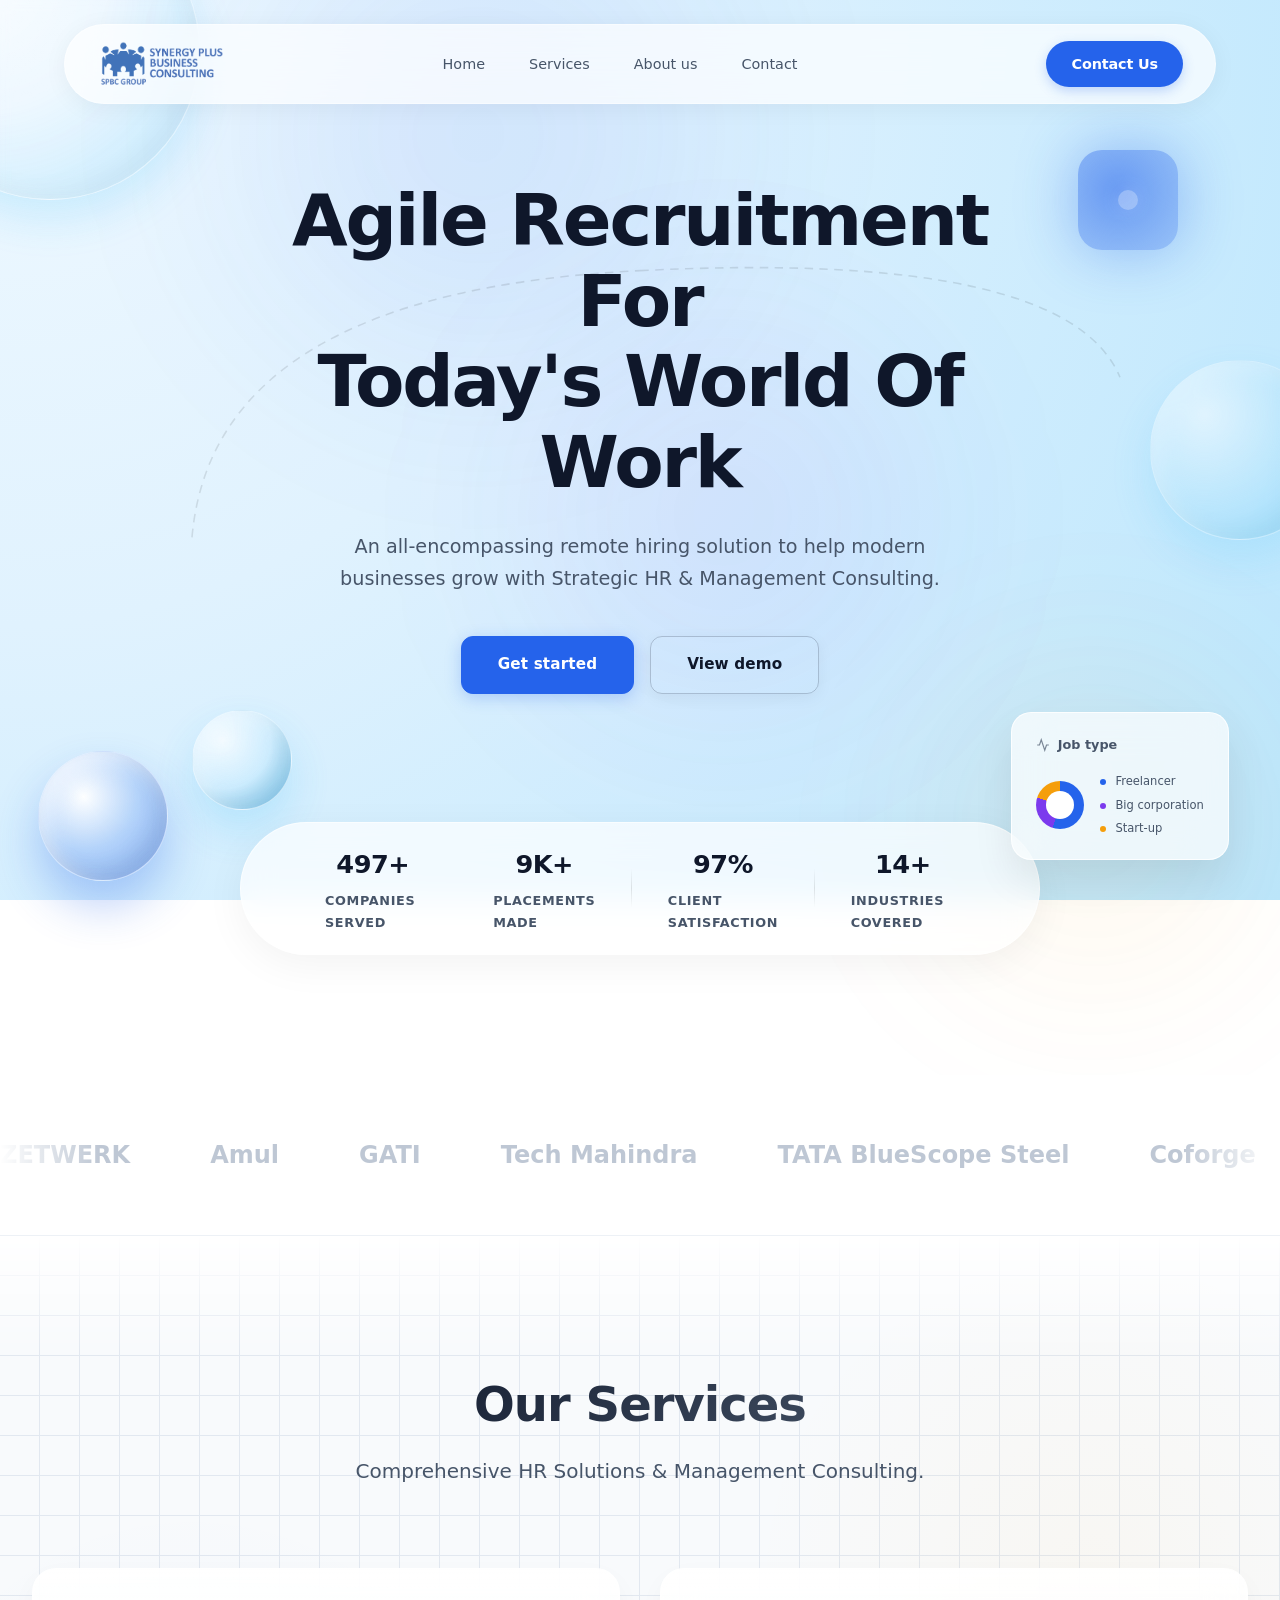
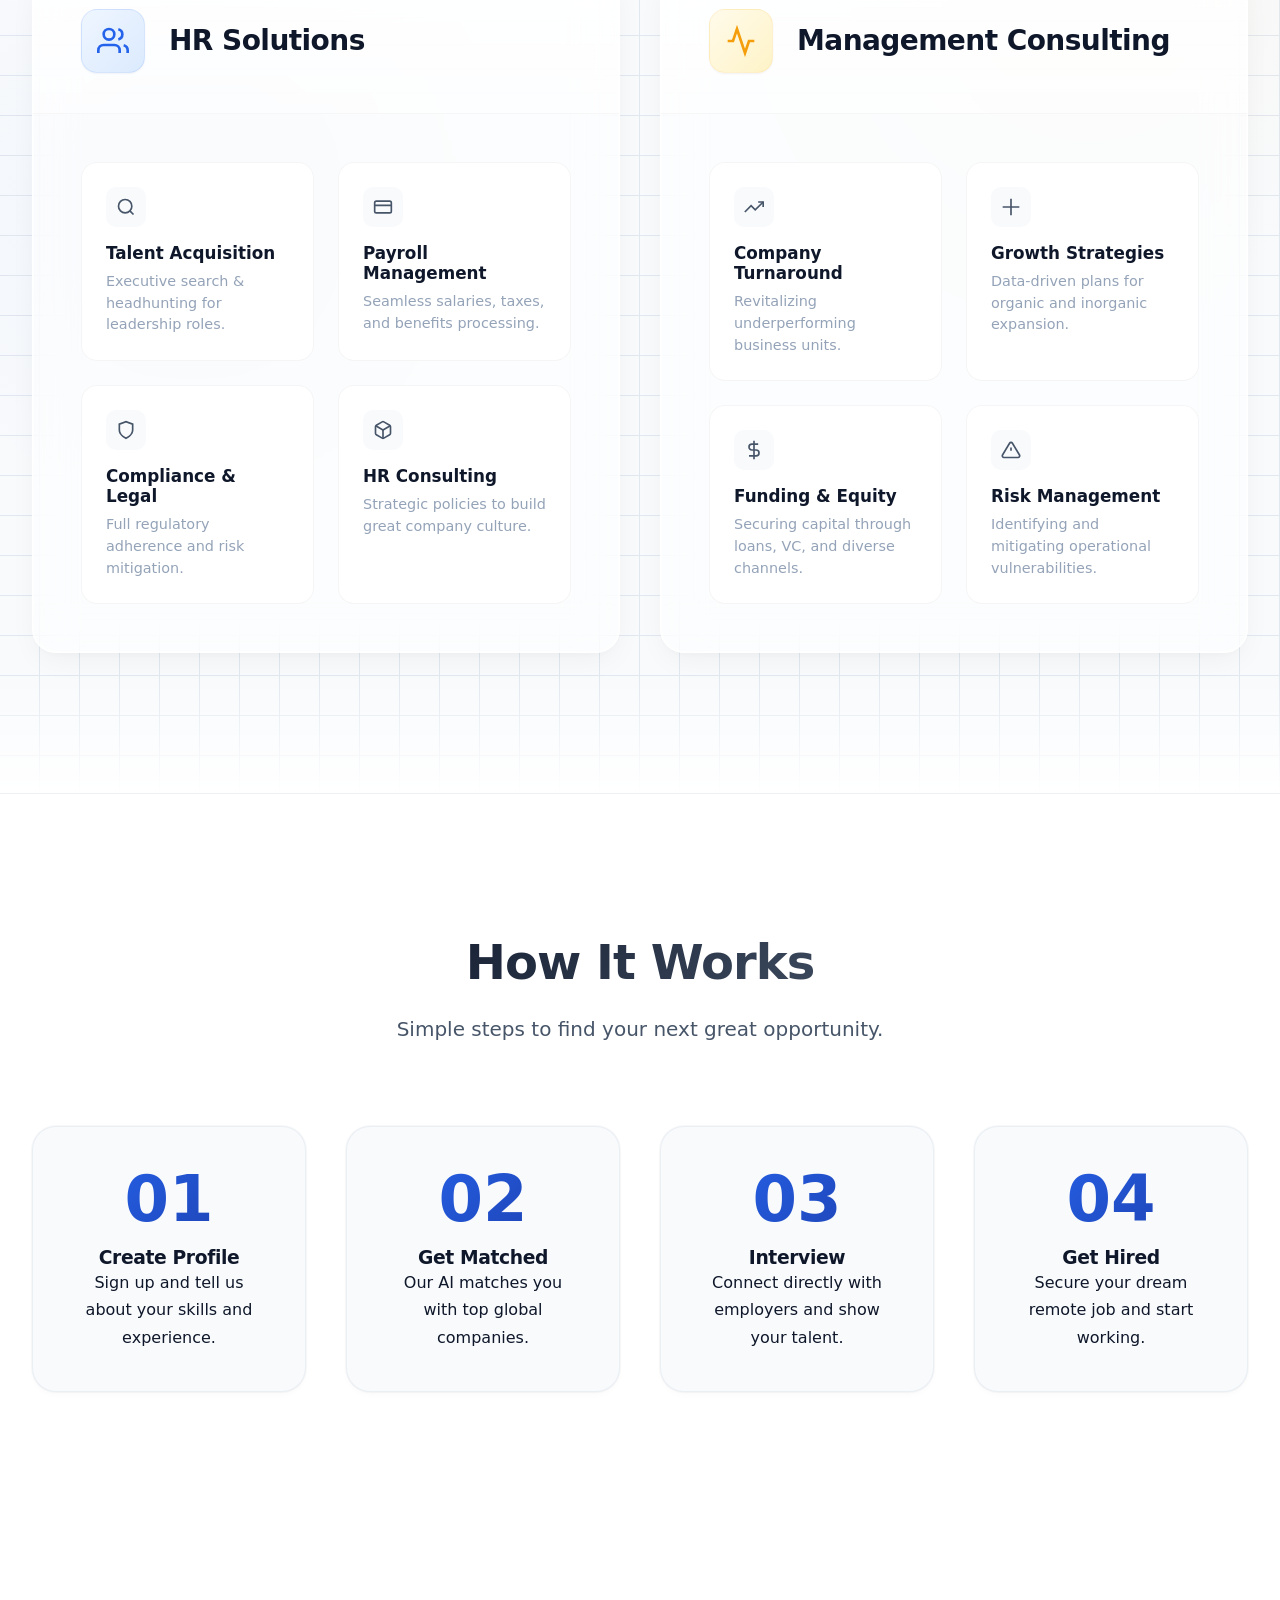
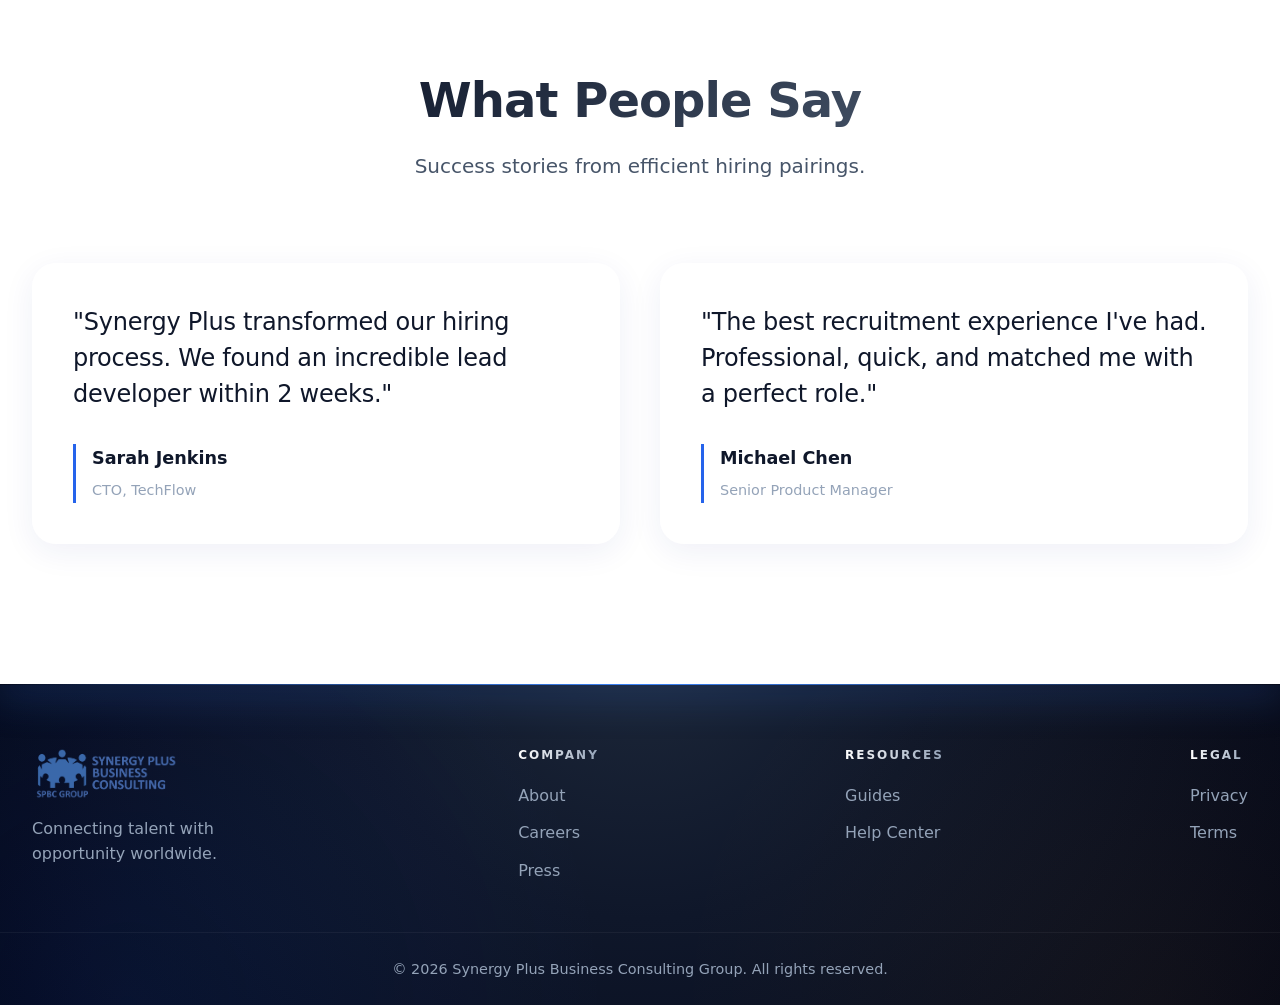
==== index.html @ 821812a0 "mobile" ====
﻿<!DOCTYPE html>
<html lang="en">
<head>
    <meta charset="UTF-8">
    <meta name="viewport" content="width=device-width, initial-scale=1.0">
    <title>Steer - Agile Recruitment</title>
    <link rel="stylesheet" href="style.css">
</head>
<body>
    <div class="mesh-background">

        <div class="shape-orb orb-lg"></div>
        <div class="shape-orb orb-md"></div>
        <div class="shape-orb orb-sm"></div>
    </div>

    <nav class="navbar">
        <a href="#home" class="logo-container">
            <img src="Assets/logo.png" alt="Synergy Plus Business Consulting" class="logo-img">
        </a>
        <ul class="nav-links">
            <li><a href="#home">Home</a></li>
            <li><a href="services.html">Services</a></li>
            <li><a href="founder.html">About us</a></li>
            <li><a href="contact.html">Contact</a></li>
        </ul>
        <button class="mobile-menu-btn" aria-label="Toggle menu">
            <span class="bar"></span>
            <span class="bar"></span>
            <span class="bar"></span>
        </button>
        <a href="contact.html" class="btn btn-primary">Contact Us</a>
    </nav>


    <section id="home" class="hero-section">

        <div class="hero-glow hero-glow--blue"></div>
        <div class="hero-glow hero-glow--amber"></div>
        <div class="hero-glow hero-glow--purple"></div>


        <div class="hero-float hero-float--team">
            <div class="decorative-sphere-filler"></div>
        </div>

        <div class="hero-float hero-float--stats">
            <div class="float-card">
                <div class="float-card__badge">
                    <svg width="14" height="14" viewBox="0 0 24 24" fill="none" stroke="currentColor" stroke-width="2"><path d="M22 12h-4l-3 9L9 3l-3 9H2"></path></svg>
                    Job type
                </div>
                <div class="float-donut-row">
                    <div class="float-donut"></div>
                    <ul class="float-legend">
                        <li><span class="legend-dot" style="background:#2563eb;"></span> Freelancer</li>
                        <li><span class="legend-dot" style="background:#7c3aed;"></span> Big corporation</li>
                        <li><span class="legend-dot" style="background:#f59e0b;"></span> Start-up</li>
                    </ul>
                </div>
            </div>
        </div>

        <div class="hero-float hero-float--glow-orb">
            <div class="glow-orb-visual"></div>
        </div>


        <svg class="hero-connectors" viewBox="0 0 1200 700" fill="none" xmlns="http://www.w3.org/2000/svg">
            <path d="M180 350 Q 200 120, 600 100" stroke="rgba(0,0,0,0.1)" stroke-width="1.5" stroke-dasharray="8 6" fill="none"/>
            <path d="M600 100 Q 1000 80, 1050 200" stroke="rgba(0,0,0,0.1)" stroke-width="1.5" stroke-dasharray="8 6" fill="none"/>
        </svg>

        <div class="container">
            <div class="hero-content fade-in-up">
                <h1>Agile Recruitment For<br>Today's World Of Work</h1>
                <p>An all-encompassing remote hiring solution to help modern businesses grow with Strategic HR & Management Consulting.</p>
                <div class="hero-buttons">
                    <a href="contact.html?type=employer" class="btn btn-hero">Get started</a>
                    <a href="services.html" class="btn btn-hero btn-hero--outline">View demo</a>
                </div>
            </div>
        </div>


        <div class="hero-stats fade-in-up">
            <div class="hero-stat">
                <strong>500+</strong>
                <span>Companies Served</span>
            </div>
            <div class="hero-stat__divider"></div>
            <div class="hero-stat">
                <strong>10K+</strong>
                <span>Placements Made</span>
            </div>
            <div class="hero-stat__divider"></div>
            <div class="hero-stat">
                <strong>98%</strong>
                <span>Client Satisfaction</span>
            </div>
            <div class="hero-stat__divider"></div>
            <div class="hero-stat">
                <strong>15+</strong>
                <span>Industries Covered</span>
            </div>
        </div>
    </section>

    <section class="logos-section">
        <div class="marquee-content">
            <span>ZETWERK</span>
            <span>Amul</span>
            <span>GATI</span>
            <span>Tech Mahindra</span>
            <span>TATA BlueScope Steel</span>
            <span>Coforge</span>
            <span>ZETWERK</span>
            <span>Amul</span>
            <span>GATI</span>
            <span>Tech Mahindra</span>
            <span>TATA BlueScope Steel</span>
            <span>Coforge</span>
        </div>
    </section>

    <section id="services" class="features-section">
        <div class="container">
            <div class="section-header">
                <h2>Our Services</h2>
                <p>Comprehensive HR Solutions & Management Consulting.</p>
            </div>

            <div class="bento-grid services-grid">
                 <div class="bento-item item-large service-category-card">
                    <div class="card-header">
                        <div class="icon-box icon-primary">
                            <svg viewBox="0 0 24 24" fill="none" stroke="currentColor" stroke-width="2"><path d="M17 21v-2a4 4 0 0 0-4-4H5a4 4 0 0 0-4 4v2"></path><circle cx="9" cy="7" r="4"></circle><path d="M23 21v-2a4 4 0 0 0-3-3.87"></path><path d="M16 3.13a4 4 0 0 1 0 7.75"></path></svg>
                        </div>
                        <h3>HR Solutions</h3>
                    </div>
                    <div class="service-list-grid">
                        <div class="service-mini-card">
                            <div class="mini-icon-box">
                                <svg class="mini-icon" viewBox="0 0 24 24" fill="none" stroke="currentColor" stroke-width="2"><circle cx="11" cy="11" r="8"></circle><line x1="21" y1="21" x2="16.65" y2="16.65"></line></svg>
                            </div>
                            <div class="mini-content">
                                <span>Talent Acquisition</span>
                                <small>Executive search & headhunting for leadership roles.</small>
                            </div>
                        </div>
                        <div class="service-mini-card">
                            <div class="mini-icon-box">
                                <svg class="mini-icon" viewBox="0 0 24 24" fill="none" stroke="currentColor" stroke-width="2"><rect x="2" y="5" width="20" height="14" rx="2"></rect><line x1="2" y1="10" x2="22" y2="10"></line></svg>
                            </div>
                            <div class="mini-content">
                                <span>Payroll Management</span>
                                <small>Seamless salaries, taxes, and benefits processing.</small>
                            </div>
                        </div>
                        <div class="service-mini-card">
                            <div class="mini-icon-box">
                                <svg class="mini-icon" viewBox="0 0 24 24" fill="none" stroke="currentColor" stroke-width="2"><path d="M12 22s8-4 8-10V5l-8-3-8 3v7c0 6 8 10 8 10z"></path></svg>
                            </div>
                            <div class="mini-content">
                                <span>Compliance & Legal</span>
                                <small>Full regulatory adherence and risk mitigation.</small>
                            </div>
                        </div>
                        <div class="service-mini-card">
                            <div class="mini-icon-box">
                                <svg class="mini-icon" viewBox="0 0 24 24" fill="none" stroke="currentColor" stroke-width="2"><path d="M21 16V8a2 2 0 0 0-1-1.73l-7-4a2 2 0 0 0-2 0l-7 4A2 2 0 0 0 3 8v8a2 2 0 0 0 1 1.73l7 4a2 2 0 0 0 2 0l7-4A2 2 0 0 0 21 16z"></path><polyline points="3.27 6.96 12 12.01 20.73 6.96"></polyline><line x1="12" y1="22.08" x2="12" y2="12"></line></svg>
                            </div>
                            <div class="mini-content">
                                <span>HR Consulting</span>
                                <small>Strategic policies to build great company culture.</small>
                            </div>
                        </div>
                    </div>
                </div>

                <div class="bento-item item-large service-category-card management-card">
                    <div class="card-header">
                         <div class="icon-box icon-accent">
                            <svg viewBox="0 0 24 24" fill="none" stroke="currentColor" stroke-width="2"><polyline points="22 12 18 12 15 21 9 3 6 12 2 12"></polyline></svg>
                        </div>
                        <h3>Management Consulting</h3>
                    </div>
                    <div class="service-list-grid">
                        <div class="service-mini-card">
                            <div class="mini-icon-box">
                                <svg class="mini-icon" viewBox="0 0 24 24" fill="none" stroke="currentColor" stroke-width="2"><polyline points="23 6 13.5 15.5 8.5 10.5 1 18"></polyline><polyline points="17 6 23 6 23 12"></polyline></svg>
                            </div>
                            <div class="mini-content">
                                <span>Company Turnaround</span>
                                <small>Revitalizing underperforming business units.</small>
                            </div>
                        </div>
                        <div class="service-mini-card">
                            <div class="mini-icon-box">
                                <svg class="mini-icon" viewBox="0 0 24 24" fill="none" stroke="currentColor" stroke-width="2"><path d="M12 2v20M2 12h20"></path></svg>
                            </div>
                            <div class="mini-content">
                                <span>Growth Strategies</span>
                                <small>Data-driven plans for organic and inorganic expansion.</small>
                            </div>
                        </div>
                        <div class="service-mini-card">
                            <div class="mini-icon-box">
                                <svg class="mini-icon" viewBox="0 0 24 24" fill="none" stroke="currentColor" stroke-width="2"><line x1="12" y1="1" x2="12" y2="23"></line><path d="M17 5H9.5a3.5 3.5 0 0 0 0 7h5a3.5 3.5 0 0 1 0 7H6"></path></svg>
                            </div>
                            <div class="mini-content">
                                <span>Funding & Equity</span>
                                <small>Securing capital through loans, VC, and diverse channels.</small>
                            </div>
                        </div>
                        <div class="service-mini-card">
                            <div class="mini-icon-box">
                                <svg class="mini-icon" viewBox="0 0 24 24" fill="none" stroke="currentColor" stroke-width="2"><path d="M10.29 3.86L1.82 18a2 2 0 0 0 1.71 3h16.94a2 2 0 0 0 1.71-3L13.71 3.86a2 2 0 0 0-3.42 0z"></path><line x1="12" y1="9" x2="12" y2="13"></line><line x1="12" y1="17" x2="12.01" y2="17"></line></svg>
                            </div>
                            <div class="mini-content">
                                <span>Risk Management</span>
                                <small>Identifying and mitigating operational vulnerabilities.</small>
                            </div>
                        </div>
                    </div>
                </div>
            </div>
        </div>
    </section>

    <script src="script.js"></script>

    <section id="process" class="process-section">
        <div class="container">
            <div class="section-header">
                <h2>How It Works</h2>
                <p>Simple steps to find your next great opportunity.</p>
            </div>
            <div class="process-steps">
                <div class="step-card">
                    <div class="step-number">01</div>
                    <h3>Create Profile</h3>
                    <p>Sign up and tell us about your skills and experience.</p>
                </div>
                <div class="step-card">
                    <div class="step-number">02</div>
                    <h3>Get Matched</h3>
                    <p>Our AI matches you with top global companies.</p>
                </div>
                <div class="step-card">
                    <div class="step-number">03</div>
                    <h3>Interview</h3>
                    <p>Connect directly with employers and show your talent.</p>
                </div>
                <div class="step-card">
                    <div class="step-number">04</div>
                    <h3>Get Hired</h3>
                    <p>Secure your dream remote job and start working.</p>
                </div>
            </div>
        </div>
    </section>

    <section id="testimonials" class="testimonials-section">
        <div class="container">
            <div class="section-header">
                <h2>What People Say</h2>
                <p>Success stories from efficient hiring pairings.</p>
            </div>
            <div class="testimonial-grid">
                <div class="testimonial-card">
                    <p>"Synergy Plus transformed our hiring process. We found an incredible lead developer within 2 weeks."</p>
                    <div class="user-info">
                        <strong>Sarah Jenkins</strong>
                        <span>CTO, TechFlow</span>
                    </div>
                </div>
                <div class="testimonial-card">
                    <p>"The best recruitment experience I've had. Professional, quick, and matched me with a perfect role."</p>
                    <div class="user-info">
                        <strong>Michael Chen</strong>
                        <span>Senior Product Manager</span>
                    </div>
                </div>
            </div>
        </div>
    </section>


    <footer class="site-footer">
        <div class="container footer-content">
            <div class="footer-col brand-col">
                <a href="#home" class="logo-container">
                    <img src="Assets/logo.png" alt="Synergy Plus Business Consulting" class="logo-img">
                </a>
                <p>Connecting talent with opportunity worldwide.</p>
            </div>
            <div class="footer-col">
                <h4>Company</h4>
                <ul>
                    <li><a href="founder.html">About</a></li>
                    <li><a href="#">Careers</a></li>
                    <li><a href="#">Press</a></li>
                </ul>
            </div>
            <div class="footer-col">
                <h4>Resources</h4>
                <ul>
                    <li><a href="#">Guides</a></li>
                    <li><a href="#">Help Center</a></li>
                </ul>
            </div>
            <div class="footer-col">
                <h4>Legal</h4>
                <ul>
                    <li><a href="legal.html#privacy">Privacy</a></li>
                    <li><a href="legal.html#terms">Terms</a></li>
                </ul>
            </div>
        </div>
        <div class="footer-bottom">
            <p>&copy; 2026 Synergy Plus Business Consulting Group. All rights reserved.</p>
        </div>
    </footer>
</body>
</html>
---- style.css ----
﻿:root {

    --primary: #2563eb;
    --primary-dark: #1e40af;
    --primary-soft: rgba(37, 99, 235, 0.08);

    --accent: #f59e0b;
    --accent-glow: rgba(245, 158, 11, 0.3);

    --bg-main: #f8fafc;
    --bg-card: rgba(255, 255, 255, 0.8);
    --bg-card-hover: rgba(255, 255, 255, 0.95);

    --text-heading: #0f172a;
    --text-body: #475569;
    --text-muted: #94a3b8;

    --border-card: rgba(226, 232, 240, 0.6);
    --border-highlight: rgba(255, 255, 255, 0.6);

    --radius-sm: 8px;
    --radius-md: 16px;
    --radius-lg: 24px;


    --shadow-sm: 0 1px 2px 0 rgba(0, 0, 0, 0.05);
    --shadow-card: 0 4px 6px -1px rgba(0, 0, 0, 0.02), 0 2px 4px -1px rgba(0, 0, 0, 0.02), 0 0 0 1px rgba(0,0,0,0.03);
    --shadow-float: 0 20px 25px -5px rgba(0, 0, 0, 0.05), 0 10px 10px -5px rgba(0, 0, 0, 0.01);
    --shadow-glow: 0 0 20px rgba(37, 99, 235, 0.15);

    --font-heading: 'Plus Jakarta Sans', 'Inter', system-ui, -apple-system, sans-serif;
    --font-body: 'Inter', system-ui, -apple-system, sans-serif;

    --nav-height: 80px;
    --glass-blur: blur(12px);
    --transition-smooth: all 0.4s cubic-bezier(0.16, 1, 0.3, 1);
}


@import url('https://fonts.googleapis.com/css2?family=Inter:wght@400;500;600&family=Plus+Jakarta+Sans:wght@500;600;700;800&display=swap');

*, *::before, *::after { margin: 0; padding: 0; box-sizing: border-box; }

body {
    background-color: var(--bg-main);
    color: var(--text-heading);
    font-family: var(--font-body);
    line-height: 1.7;
    -webkit-font-smoothing: antialiased;
    overflow-x: hidden;
    position: relative;
}


.mesh-background {
    position: fixed;
    top: 0; left: 0; width: 100vw; height: 100vh;
    z-index: -1;
    background: radial-gradient(circle at center, #f8fafc 0%, #eff6ff 100%);
    overflow: hidden;
    perspective: 1000px;
}



h1, h2, h3, h4 {
    font-family: var(--font-heading);
    font-weight: 700;
    color: var(--text-heading);
    line-height: 1.2;
    letter-spacing: -0.02em;
}

a { text-decoration: none; color: inherit; transition: var(--transition-smooth); }
img { max-width: 100%; display: block; }
ul { list-style: none; }

.container {
    max-width: 1280px;
    width: 100%;
    margin: 0 auto;
    padding: 0 32px;
    position: relative;
}


.section-header { text-align: center; max-width: 640px; margin: 0 auto 80px; }
.section-header h2 {
    font-size: 3rem;
    margin-bottom: 20px;
    background: linear-gradient(135deg, var(--text-heading) 0%, #475569 100%);
    background-clip: text;
    -webkit-background-clip: text;
    -webkit-text-fill-color: transparent;
}
.section-header p { font-size: 1.25rem; color: var(--text-body); font-weight: 400; }


.module-card, .bento-item, .step-card, .job-card, .testimonial-card {
    background: var(--bg-card);
    backdrop-filter: var(--glass-blur);
    -webkit-backdrop-filter: var(--glass-blur);
    border: 1px solid var(--border-card);
    border-top-color: var(--border-highlight);
    border-radius: var(--radius-lg);
    padding: 40px;
    box-shadow: var(--shadow-card);
    transition: var(--transition-smooth);
    position: relative;
    overflow: hidden;
}

.module-card:hover, .bento-item:hover, .step-card:hover, .job-card:hover {
    transform: translateY(-8px) scale(1.01);
    box-shadow: var(--shadow-float);
    border-color: rgba(37, 99, 235, 0.2);
    background: var(--bg-card-hover);
}


.navbar {
    height: var(--nav-height);
    position: fixed;
    top: 24px;
    left: 50%;
    transform: translateX(-50%);
    width: 90%;
    max-width: 1200px;
    background: rgba(255, 255, 255, 0.7);
    backdrop-filter: blur(20px);
    -webkit-backdrop-filter: blur(20px);
    border: 1px solid rgba(255, 255, 255, 0.4);
    border-radius: 100px;
    padding: 0 32px;
    z-index: 1000;
    box-shadow: 0 4px 24px rgba(0, 0, 0, 0.05);
    transition: var(--transition-smooth);

    display: grid;
    grid-template-columns: 140px 1fr 180px;
    align-items: center;
}
.navbar:hover {
    box-shadow: 0 8px 32px rgba(0, 0, 0, 0.08);
    background: rgba(255, 255, 255, 0.9);
}

.mobile-menu-btn {
    display: none;
    flex-direction: column;
    justify-content: space-between;
    width: 30px;
    height: 21px;
    background: transparent;
    border: none;
    cursor: pointer;
    z-index: 1100;
    padding: 0;
}
.mobile-menu-btn span {
    width: 100%;
    height: 3px;
    background: var(--text-heading);
    border-radius: 3px;
    transition: all 0.3s ease;
}
.mobile-menu-btn.active span:nth-child(1) { transform: translateY(9px) rotate(45deg); }
.mobile-menu-btn.active span:nth-child(2) { opacity: 0; }
.mobile-menu-btn.active span:nth-child(3) { transform: translateY(-9px) rotate(-45deg); }

.logo-container { justify-self: start; opacity: 1; filter: none; }
.nav-links {
    justify-self: center;
    display: flex; gap: 8px;
}
.navbar .btn {
    justify-self: end;
    padding: 10px 24px;
    font-size: 0.9rem;
}

.nav-links a {
    font-weight: 500;
    color: var(--text-body);
    font-size: 0.9rem;
    position: relative;
    padding: 10px 18px;
    border-radius: 100px;
    transition: all 0.3s ease;
}
.nav-links a:hover,
.nav-links a.active {
    color: var(--primary);
    background: rgba(37, 99, 235, 0.05);
}
.nav-links a::after { display: none; }

.btn {
    display: inline-flex; justify-content: center; align-items: center;
    padding: 14px 32px;
    border-radius: 100px;
    font-weight: 600;
    font-size: 1rem;
    cursor: pointer;
    transition: var(--transition-smooth);
    letter-spacing: -0.01em;
}

.btn-primary {
    background: var(--primary);
    color: white;
    box-shadow: 0 4px 12px rgba(37, 99, 235, 0.25);
    border: 1px solid transparent;
    font-weight: 700;
}
.btn-primary:hover {
    transform: translateY(-2px);
    box-shadow: 0 8px 20px rgba(37, 99, 235, 0.35);
    background: var(--primary-dark);
}

.btn-secondary {
    background: white;
    color: var(--text-heading);
    border: 1px solid var(--border-card);
    box-shadow: var(--shadow-sm);
}
.btn-secondary:hover {
    border-color: var(--primary);
    background: var(--bg-main);
    color: var(--primary);
}


.hero-section {
    min-height: 100vh;
    padding-top: 180px;
    padding-bottom: 120px;
    display: flex;
    flex-direction: column;
    align-items: center;
    justify-content: center;
    position: relative;
    overflow: hidden;

}


.hero-glow {
    position: absolute;
    border-radius: 50%;
    filter: blur(80px);
    pointer-events: none;
    z-index: 0;
    opacity: 0.6;
}
.hero-glow--blue {
    width: 700px; height: 700px;
    top: -20%; left: 10%;
    background: radial-gradient(circle, rgba(37, 99, 235, 0.2) 0%, transparent 70%);
    animation: pulseGlow 8s ease-in-out infinite alternate;
}
.hero-glow--amber {
    width: 500px; height: 500px;
    bottom: 0%; right: -5%;
    background: radial-gradient(circle, rgba(245, 158, 11, 0.15) 0%, transparent 70%);
    animation: pulseGlow 10s ease-in-out 2s infinite alternate;
}
.hero-glow--purple {
    width: 600px; height: 600px;
    top: 20%; right: 20%;
    background: radial-gradient(circle, rgba(124, 58, 237, 0.15) 0%, transparent 70%);
    animation: pulseGlow 12s ease-in-out 4s infinite alternate;
}
@keyframes pulseGlow {
    0%   { opacity: 0.6; transform: scale(1); }
    100% { opacity: 1;   transform: scale(1.15); }
}


.hero-badge { display: none; }
.badge-dot { display: none; }


.hero-content {
    text-align: center;
    z-index: 2;
    padding: 0 20px;
    display: flex;
    flex-direction: column;
    align-items: center;
    margin-bottom: 48px;
    margin-top: 0;
}

.hero-content h1 {
    font-size: 4.5rem;
    margin-bottom: 28px;
    letter-spacing: -0.03em;
    line-height: 1.12;
    color: var(--text-heading);
    font-weight: 800;
    -webkit-text-fill-color: initial;
    max-width: 780px;
}
.hero-content h1 .gradient-text {
    background: linear-gradient(135deg, var(--primary) 0%, #7c3aed 50%, var(--primary) 100%);
    background-clip: text;
    -webkit-background-clip: text;
    -webkit-text-fill-color: transparent;
}

.hero-content p {
    font-size: 1.2rem;
    color: var(--text-body);
    margin-bottom: 40px;
    max-width: 600px;
    margin-left: auto; margin-right: auto;
    font-weight: 400;
    line-height: 1.7;
}


.hero-grid { display: none; }
.hero-module { display: none; }


.hero-buttons {
    display: flex;
    justify-content: center;
    gap: 16px;
    z-index: 2;
}

.btn-hero {
    display: inline-flex;
    align-items: center;
    gap: 10px;
    padding: 15px 36px;
    border-radius: 12px;
    font-weight: 700;
    font-size: 0.95rem;
    letter-spacing: 0.01em;
    cursor: pointer;
    transition: all 0.35s cubic-bezier(0.2, 0.8, 0.2, 1);
    background: var(--primary);
    color: white;
    border: 1px solid var(--primary);
    box-shadow: 0 4px 16px rgba(37, 99, 235, 0.25);
}

.btn-hero svg {
    transition: transform 0.3s ease;
}

.btn-hero:hover {
    transform: translateY(-3px);
    box-shadow: 0 12px 28px rgba(37, 99, 235, 0.35);
    background: var(--primary-dark);
    color: white;
    border-color: var(--primary-dark);
}

.btn-hero:hover svg {
    transform: translateX(3px);
}

.btn-hero--outline {
    background: transparent;
    backdrop-filter: blur(12px);
    -webkit-backdrop-filter: blur(12px);
    border: 1px solid rgba(15, 23, 42, 0.2);
    color: var(--text-heading);
    box-shadow: 0 4px 16px rgba(0, 0, 0, 0.05);
}

.btn-hero--outline:hover {
    background: rgba(15, 23, 42, 0.05);
    border-color: var(--text-heading);
    box-shadow: 0 8px 24px rgba(0, 0, 0, 0.1);
    color: var(--text-heading);
}


.employer-card, .talent-card { display: none; }


.hero-stats {
    display: flex;
    justify-content: center;
    align-items: center;
    gap: 0;
    background: rgba(255, 255, 255, 0.7);
    backdrop-filter: blur(16px);
    -webkit-backdrop-filter: blur(16px);
    border: 1px solid rgba(255, 255, 255, 0.6);
    border-radius: 100px;
    padding: 20px 48px;
    max-width: 800px;
    margin: 80px auto 0;
    position: relative;
    z-index: 2;
    box-shadow: 0 10px 40px rgba(0,0,0,0.05);
}
.hero-stat {
    display: flex;
    flex-direction: column;
    align-items: center;
    gap: 4px;
    padding: 0 36px;
}
.hero-stat strong {
    font-family: var(--font-heading);
    font-size: 1.6rem;
    font-weight: 800;
    letter-spacing: -0.02em;
    color: var(--text-heading);
    -webkit-text-fill-color: initial;
}
.hero-stat span {
    font-size: 0.8rem;
    color: var(--text-body);
    font-weight: 600;
    text-transform: uppercase;
    letter-spacing: 0.05em;
}
.hero-stat__divider {
    width: 1px;
    height: 40px;
    background: linear-gradient(to bottom, transparent, rgba(0, 0, 0, 0.1), transparent);
}


.hero-float {
    position: absolute;
    z-index: 3;
    pointer-events: none;
}

.hero-float--team {
    left: 3%;
    bottom: 18%;
    animation: floatY 6s ease-in-out infinite;
}
.hero-float--stats {
    right: 4%;
    bottom: 20%;
    animation: floatY 7s ease-in-out 1s infinite;
}
.hero-float--glow-orb {
    right: 8%;
    top: 14%;
    animation: floatY 8s ease-in-out 0.5s infinite;
}

@keyframes floatY {
    0%, 100% { transform: translateY(0); }
    50%      { transform: translateY(-18px); }
}

.float-card {
    background: rgba(255, 255, 255, 0.7);
    backdrop-filter: blur(20px);
    -webkit-backdrop-filter: blur(20px);
    border: 1px solid rgba(255, 255, 255, 0.8);
    border-radius: 20px;
    padding: 20px 24px;
    min-width: 200px;
    pointer-events: auto;
    box-shadow: 0 20px 40px rgba(0,0,0,0.08);
}

.float-card__badge {
    display: inline-flex;
    align-items: center;
    gap: 8px;
    font-size: 0.8rem;
    font-weight: 600;
    color: var(--text-body);
    margin-bottom: 16px;
}
.float-card__badge svg {
    opacity: 0.7;
}

.float-avatars {
    display: grid;
    grid-template-columns: repeat(3, 1fr);
    gap: 10px;
}
.float-avatar {
    width: 44px;
    height: 44px;
    border-radius: 50%;
    border: 2px solid rgba(255, 255, 255, 0.8);
}

.float-donut-row {
    display: flex;
    align-items: center;
    gap: 16px;
}
.float-donut {
    width: 48px;
    height: 48px;
    border-radius: 50%;
    background: conic-gradient(
        #2563eb 0% 55%,
        #7c3aed 55% 80%,
        #f59e0b 80% 100%
    );
    position: relative;
    flex-shrink: 0;
}
.float-donut::after {
    content: '';
    position: absolute;
    inset: 10px;
    border-radius: 50%;
    background: white;
}

.float-legend {
    list-style: none;
    display: flex;
    flex-direction: column;
    gap: 4px;
    font-size: 0.72rem;
    color: var(--text-body);
    font-weight: 500;
}
.legend-dot {
    display: inline-block;
    width: 6px;
    height: 6px;
    border-radius: 50%;
    margin-right: 6px;
}

.glow-orb-visual {
    width: 100px;
    height: 100px;
    border-radius: 24px;
    background: radial-gradient(circle at 40% 40%, rgba(37, 99, 235, 0.6), rgba(37, 99, 235, 0.3));
    box-shadow: 0 0 60px rgba(37, 99, 235, 0.4);
    position: relative;
    overflow: hidden;
}
.glow-orb-visual::after {
    content: '';
    position: absolute;
    width: 20px;
    height: 20px;
    background: rgba(255, 255, 255, 0.3);
    border-radius: 50%;
    top: 50%;
    left: 50%;
    transform: translate(-50%, -50%);
    box-shadow: 0 0 20px rgba(255, 255, 255, 0.2);
}

.hero-connectors {
    position: absolute;
    inset: 0;
    width: 100%;
    height: 100%;
    z-index: 1;
    pointer-events: none;
}


.card-team, .card-analysis {
    height: 400px;
    display: flex; flex-direction: column;
    align-items: center; justify-content: center;
    z-index: 1;

    background: rgba(255, 255, 255, 0.4);
    backdrop-filter: blur(20px);
}

.card-team {
    transform: translateY(0);
    margin-top: -40px;
}
.card-team:hover { transform: translateY(-10px) scale(1.02); }

.card-analysis {
    transform: translateY(0);
    margin-top: 40px;
}
.card-analysis:hover { transform: translateY(-10px) scale(1.02); }


.badge {
    display: inline-flex;
    align-items: center;
    gap: 8px;
    background: rgba(255, 255, 255, 0.8);
    backdrop-filter: blur(8px);
    -webkit-backdrop-filter: blur(8px);
    color: var(--text-heading);
    box-shadow: 0 2px 10px rgba(0, 0, 0, 0.03);
    border: 1px solid rgba(255, 255, 255, 0.6);
    padding: 6px 14px;
    border-radius: 100px;
    font-size: 0.75rem;
    font-weight: 700;
    text-transform: uppercase;
    letter-spacing: 0.08em;
    margin-bottom: 24px;
    width: fit-content;
}
.badge::before {
    content: '';
    width: 6px; height: 6px;
    border-radius: 50%;
    background: var(--primary);
    box-shadow: 0 0 6px var(--primary-soft);
}

.team-avatars { position: relative; width: 140px; height: 120px; margin-bottom: 20px; }
.team-avatars img {
    width: 60px; height: 60px;
    border-radius: 50%;
    border: 3px solid white;
    position: absolute;
    box-shadow: 0 4px 12px rgba(0,0,0,0.1);
    transition: var(--transition-smooth);
}
.team-avatars img:hover { transform: scale(1.1); z-index: 20; }
.team-avatars img:nth-child(1) { top: 0; left: 50%; transform: translateX(-50%); }
.team-avatars img:nth-child(2) { bottom: 0; left: 0; }
.team-avatars img:nth-child(3) { bottom: 0; right: 0; }
.center-avatar img { width: 70px; height: 70px; top: 50%; left: 50%; transform: translate(-50%, -50%); z-index: 10; border-width: 4px; }

.donut-chart {
    width: 120px; height: 120px;
    border-radius: 50%;
    background: conic-gradient(var(--primary) 0% 70%, rgba(200, 200, 200, 0.2) 70% 100%);
    position: relative;
    box-shadow: inset 0 0 0 24px var(--bg-card);
}
.card-stats { display: none; }
.bg-lines { display: none; }


.logos-section {
    background: white;
    padding: 60px 0;
    border-bottom: 1px solid var(--border-card);
    overflow: hidden;
    position: relative;
}
.logos-section--dark {
    background: linear-gradient(180deg, #0c0a1d 0%, #111827 100%);
    border-bottom: 1px solid rgba(255, 255, 255, 0.06);
}
.logos-section::before, .logos-section::after {
    content: ''; position: absolute; top: 0; bottom: 0; width: 100px; z-index: 2;
    pointer-events: none;
}
.logos-section::before { left: 0; background: linear-gradient(to right, white, transparent); }
.logos-section::after { right: 0; background: linear-gradient(to left, white, transparent); }
.logos-section--dark::before { background: linear-gradient(to right, #0c0a1d, transparent); }
.logos-section--dark::after { background: linear-gradient(to left, #111827, transparent); }

.marquee-content {
    display: flex; gap: 80px;
    font-size: 1.5rem; font-weight: 800; color: var(--text-muted);
    white-space: nowrap;
    animation: scroll 40s linear infinite;
    opacity: 0.6;
}
.logos-section--dark .marquee-content {
    color: rgba(255, 255, 255, 0.3);
    opacity: 1;
}


.features-section { padding: 140px 0; background: var(--bg-main); }
.bento-grid {
    display: grid;
    grid-template-columns: repeat(3, 1fr);

    gap: 32px;
}
.item-large {
    grid-row: span 2;
    background: linear-gradient(to bottom right, #ffffff, #f1f5f9);
}
.item-wide {
    grid-column: span 2;
    background: var(--text-heading);
    color: white;
    border: none;
}
.item-wide h3, .item-wide p { color: white; opacity: 1; }
.item-wide p { opacity: 0.8; }

.bento-item {
    display: flex;
    flex-direction: column;
    justify-content: flex-start;
    position: relative;
    overflow: hidden;
    padding: 40px;
    background: rgba(255, 255, 255, 0.7);
    border: 1px solid rgba(255, 255, 255, 0.5);
    transition: var(--transition-smooth);
}

.bento-item::after {
    content: '';
    position: absolute;
    top: -50%;
    left: -50%;
    width: 200%;
    height: 200%;
    background: radial-gradient(circle, rgba(37,99,235,0.05) 0%, transparent 70%);
    opacity: 0;
    transform: scale(0.5);
    transition: opacity 0.5s ease, transform 0.5s ease;
    pointer-events: none;
}

.bento-item:hover::after {
    opacity: 1;
    transform: scale(1);
}

.bento-item:hover {
    transform: translateY(-5px);
    box-shadow: 0 20px 40px rgba(0,0,0,0.05);
    background: rgba(255, 255, 255, 0.9);
}

.bento-item h3 { font-size: 1.8rem; margin-bottom: 24px; position: relative; z-index: 2; }
.bento-item p { color: var(--text-body); font-size: 1.05rem; position: relative; z-index: 2; }
.bento-item ul { position: relative; z-index: 2; }


.process-section { padding: 140px 0; background: white; border-top: 1px solid var(--border-card); }
.process-steps { display: flex; gap: 40px; }
.step-card {
    flex: 1;
    text-align: center;
    border: 1px solid var(--border-card);
    background: var(--bg-main);
}
.step-number {
    font-size: 4rem;
    font-weight: 900;

    background: linear-gradient(135deg, var(--primary) 0%, var(--primary-dark) 100%);
    -webkit-background-clip: text;
    -webkit-text-fill-color: transparent;
    margin-bottom: 16px;
    opacity: 1;
    font-family: var(--font-heading);
    line-height: 1;
}


.jobs-section { padding: 140px 0; background: var(--bg-main); }
.jobs-grid { display: grid; grid-template-columns: repeat(auto-fit, minmax(360px, 1fr)); gap: 32px; margin-bottom: 60px; }
.job-card {
    display: flex; flex-direction: column;
    background: white;

    border: none;
    box-shadow: var(--shadow-sm);
}
.job-card:hover { box-shadow: var(--shadow-float); transform: translateY(-5px); }

.job-role { font-size: 1.4rem; font-weight: 700; margin-bottom: 8px; color: var(--text-heading); }
.job-company { color: var(--primary); font-weight: 600; font-size: 0.95rem; margin-bottom: 24px; display: flex; align-items: center; gap: 8px; }
.job-company::before { content: ''; width: 24px; height: 24px; background: currentColor; border-radius: 4px; opacity: 0.2; }

.job-tags { display: flex; gap: 10px; margin-bottom: 32px; flex-wrap: wrap; }
.job-tags span {
    background: var(--bg-main);
    color: var(--text-body);
    padding: 6px 14px;
    border-radius: 100px;
    font-size: 0.85rem;
    font-weight: 600;
    border: 1px solid var(--border-card);
}

.btn-job {
    margin-top: auto;
    display: block;
    padding: 14px;
    text-align: center;
    border: 1px solid var(--border-card);
    border-radius: 100px;
    font-weight: 600;
    color: var(--text-heading);
    transition: var(--transition-smooth);
}
.btn-job:hover {
    background: var(--text-heading);
    color: white;
    border-color: var(--text-heading);
    box-shadow: 0 4px 12px rgba(15, 23, 42, 0.2);
}
.view-all-container { text-align: center; }


.testimonials-section { padding: 140px 0; background: transparent; border-top: none; }
.testimonial-grid { display: grid; grid-template-columns: repeat(2, 1fr); gap: 40px; }
.testimonial-card {
    background: rgba(255, 255, 255, 0.3);
    backdrop-filter: blur(16px);
    -webkit-backdrop-filter: blur(16px);
    border: 1px solid rgba(255, 255, 255, 0.4);
    box-shadow: 0 8px 32px 0 rgba(31, 38, 135, 0.07);
    display: flex; flex-direction: column; justify-content: center;
}
.testimonial-card p {
    font-size: 1.5rem;
    line-height: 1.5;
    font-weight: 500;
    margin-bottom: 32px;
    color: var(--text-heading);
    letter-spacing: -0.01em;
}
.user-info {
    display: flex;
    flex-direction: column;
    align-items: flex-start;
    gap: 4px;
    padding-left: 16px;
    border-left: 3px solid var(--primary);
}
.user-info strong { color: var(--text-heading); font-weight: 700; font-size: 1.1rem; }
.user-info span { color: var(--text-muted); font-size: 0.9rem; font-weight: 500; }


.site-footer {
    background: radial-gradient(circle at 50% -20%, #1e293b 0%, #0f172a 40%, #020617 100%);
    color: #94a3b8;
    padding: 64px 0 24px;
    position: relative;
    overflow: hidden;
}

.site-footer::before {
    content: ''; position: absolute; top: 0; left: 0; right: 0; height: 1px;
    background: linear-gradient(90deg, transparent, #3b82f6, transparent);
    box-shadow: 0 0 40px 5px rgba(59, 130, 246, 0.5);
    z-index: 10;
}

.site-footer::after {
    content: ''; position: absolute; bottom: 0; left: 0; width: 100%; height: 100%;
    background: radial-gradient(circle at 10% 100%, rgba(37, 99, 235, 0.1) 0%, transparent 40%),
                radial-gradient(circle at 90% 100%, rgba(245, 158, 11, 0.05) 0%, transparent 40%);
    pointer-events: none;
}


.footer-content {
    display: flex;
    justify-content: space-between;
    flex-wrap: wrap;
    gap: 40px;
    margin-bottom: 48px;
    position: relative;
    z-index: 2;
}

.brand-col p { max-width: 240px; margin-top: 16px; line-height: 1.6; }
.footer-col h4 {
    color: white;
    background: linear-gradient(90deg, #fff, #94a3b8);
    -webkit-background-clip: text;
    -webkit-text-fill-color: transparent;
    text-transform: uppercase; font-size: 0.75rem; letter-spacing: 2px; margin-bottom: 20px; font-weight: 800;
}
.footer-col ul { display: flex; flex-direction: column; gap: 10px; }
.footer-col a { transition: color 0.2s; }
.footer-col a:hover { color: white; text-decoration: none; transform: translateX(4px); display: inline-block; }

.footer-bottom {
    border-top: 1px solid rgba(255,255,255,0.05);
    padding-top: 24px;
    text-align: center;
    font-size: 0.9rem;
    position: relative; z-index: 2;
}
.site-footer .logo-img {
    opacity: 0.9;
    max-width: 160px;
    height: auto;
}


@keyframes scroll { from { transform: translateX(0); } to { transform: translateX(-50%); } }
@keyframes fadeInUp { from { opacity: 0; transform: translateY(40px); } to { opacity: 1; transform: translateY(0); } }
@keyframes fadeInLeft {
    from { opacity: 0; transform: translateX(-40px); }
    to { opacity: 1; transform: translateX(0); }
}
@keyframes fadeInRight {
    from { opacity: 0; transform: translateX(40px); }
    to { opacity: 1; transform: translateX(0); }
}

.fade-in-up { animation: fadeInUp 1s cubic-bezier(0.2, 0.8, 0.2, 1) forwards; }
.fade-in-left { animation: fadeInLeft 1s cubic-bezier(0.2, 0.8, 0.2, 1) forwards; }
.fade-in-right { animation: fadeInRight 1s cubic-bezier(0.2, 0.8, 0.2, 1) forwards; }

.delay-1 { animation-delay: 0.15s; }
.delay-2 { animation-delay: 0.3s; }


@media (max-width: 900px) {
    /* Navbar & Menu */
    .navbar {
        width: 100%; top: 0; left: 0; transform: none; border-radius: 0; border: none; border-bottom: 1px solid var(--border-card);
        display: flex; justify-content: space-between; padding: 0 24px;
        background: rgba(255,255,255,0.95);
        align-items: center; /* Ensure items trigger center alignment */
    }
    
    .navbar .logo-container img {
        max-width: 120px;
        height: auto;
    }

    .mobile-menu-btn { display: flex; order: 2; margin-left: auto; }
    .navbar .btn { display: none; } /* Hide CTA in navbar, maybe show in menu? */
    
    .nav-links {
        position: fixed;
        top: var(--nav-height);
        left: 0; width: 100%;
        background: #fff;
        flex-direction: column;
        padding: 40px 24px;
        gap: 24px;
        border-bottom: 1px solid var(--border-card);
        transform: translateY(-150%);
        transition: transform 0.4s cubic-bezier(0.16, 1, 0.3, 1);
        z-index: 999;
        box-shadow: 0 10px 40px rgba(0,0,0,0.1);
        opacity: 0;
    }
    
    .nav-links.active {
        transform: translateY(0);
        opacity: 1;
    }

    .nav-links a {
        font-size: 1.2rem;
        display: block;
        text-align: center;
        width: 100%;
    }
    
    /* Layout Adjustments */
    .hero-content h1 { font-size: 3rem; max-width: 100%; }
    .hero-content p { font-size: 1.1rem; }
    .hero-stats { flex-wrap: wrap; border-radius: 24px; padding: 24px; gap: 24px; max-width: 100%; width: 100%; }
    .hero-stat { padding: 0; width: 45%; justify-content: center; }
    .hero-stat__divider { display: none; }
    .hero-glow, .hero-float { display: none; }
    
    /* Grid & Flex Stacks */
    .bento-grid { display: flex; flex-direction: column; }
    .testimonial-grid { grid-template-columns: 1fr; }
    .footer-content { flex-direction: column; gap: 40px; text-align: center; }
    .footer-col { align-items: center; }
    .brand-col p { margin: 16px auto 0; }
    .footer-bottom { text-align: center; }

    .jobs-grid { grid-template-columns: 1fr; }

    /* Founder Page */
    .hero-split { grid-template-columns: 1fr; gap: 40px; }
    .hero-text { text-align: center; }
    .quote-box { margin-left: auto; margin-right: auto; max-width: 500px; text-align: left; }
    .hero-image { order: -1; }
    .img-placeholder-lg { height: 300px; }

    .profile-layout { grid-template-columns: 1fr; gap: 40px; }
    .profile-image-col { margin: 0 auto; max-width: 400px; text-align: center; }
    .founder-frame { max-width: 320px; margin: 0 auto 32px; }
    .profile-content-col { padding: 32px; }

    .impact-grid { display: flex; flex-direction: column; gap: 24px; }
    .impact-card { min-height: auto; }
}

@media (max-width: 600px) {
    /* More aggressive adjustments for mobile */
    .hero-content h1 { font-size: 2.2rem; }
    .section-header h2 { font-size: 2rem; }
    
    .process-steps { flex-direction: column; gap: 24px; }
    .step-card { display: flex; align-items: center; text-align: left; padding: 24px; gap: 24px; }
    .step-number { margin-bottom: 0; font-size: 3rem; min-width: 60px; }
    .step-card h3 { margin-bottom: 4px; font-size: 1.2rem; }
    .step-card p { font-size: 0.95rem; }

    .hero-stats { flex-direction: column; gap: 32px; }
    .hero-stat { width: 100%; border-bottom: 1px solid rgba(0,0,0,0.05); padding-bottom: 20px; }
    .hero-stat:last-child { border-bottom: none; padding-bottom: 0; }

    .service-mini-card { flex-direction: column; align-items: flex-start; }
    .service-mini-card .mini-icon-box { margin-bottom: 8px; }

    .service-details-grid {
        grid-template-columns: 1fr !important;
    }
    
    .form-wrapper { padding: 20px; }
    .form-grid { grid-template-columns: 1fr; }
    .input-group.full-width { grid-column: auto; }
    
    .legal-section { padding: 24px; }
    
    /* Ensure no overflow */
    .container { padding: 0 20px; }

    /* Fix Impact cards on mobile */
    .impact-card h3 { font-size: 1.2rem; }
    .stat-value { font-size: 3rem; }
}


.contact-section {
    padding-top: 180px;
    padding-bottom: 120px;
    min-height: 100vh;
}

.form-wrapper {
    max-width: 700px;
    margin: 0 auto;
    background: var(--bg-card);
    backdrop-filter: var(--glass-blur);
    -webkit-backdrop-filter: var(--glass-blur);
    border: 1px solid var(--border-card);
    border-top-color: var(--border-highlight);
    border-radius: var(--radius-lg);
    padding: 40px;
    box-shadow: var(--shadow-card);
}

.form-toggle {
    display: flex;
    position: relative;
    background: rgba(0,0,0,0.05);
    border-radius: 100px;
    padding: 4px;
    margin-bottom: 40px;
}

.toggle-btn {
    flex: 1;
    border: none;
    background: transparent;
    padding: 12px;
    border-radius: 100px;
    font-weight: 600;
    color: var(--text-muted);
    cursor: pointer;
    z-index: 2;
    transition: color 0.3s ease;
    font-size: 1rem;
}

.toggle-btn.active {
    color: var(--text-heading);
}

.toggle-indicator {
    position: absolute;
    top: 4px; left: 4px;
    width: calc(50% - 4px);
    height: calc(100% - 8px);
    background: white;
    border-radius: 100px;
    box-shadow: var(--shadow-sm);
    transition: all 0.4s cubic-bezier(0.16, 1, 0.3, 1);
    z-index: 1;
}


form {
    display: none;
    animation: fadeIn 0.5s ease;
}
form.active-form {
    display: block;
}

@keyframes fadeIn { from { opacity: 0; transform: translateY(10px); } to { opacity: 1; transform: translateY(0); } }

.form-grid {
    display: grid;
    grid-template-columns: 1fr 1fr;
    gap: 24px;
    margin-bottom: 32px;
}

.input-group {
    display: flex; flex-direction: column; gap: 8px;
}
.input-group.full-width {
    grid-column: span 2;
}

.input-group label {
    font-size: 0.9rem;
    font-weight: 600;
    color: var(--text-heading);
}

.input-group input, .input-group textarea {
    padding: 12px 16px;
    border-radius: var(--radius-sm);
    border: 1px solid var(--border-card);
    background: rgba(255,255,255,0.5);
    font-family: inherit;
    font-size: 1rem;
    color: var(--text-heading);
    transition: var(--transition-smooth);
}

.input-group input:focus, .input-group textarea:focus {
    outline: none;
    background: white;
    border-color: var(--primary);
    box-shadow: 0 0 0 4px var(--primary-soft);
}

.file-upload-box {
    position: relative;
    border: 2px dashed var(--border-card);
    border-radius: var(--radius-sm);
    padding: 32px;
    text-align: center;
    transition: var(--transition-smooth);
    background: rgba(255,255,255,0.2);
}

.file-upload-box:hover {
    border-color: var(--primary);
    background: var(--primary-soft);
}

.file-upload-box input[type="file"] {
    position: absolute;
    top: 0; left: 0; width: 100%; height: 100%;
    opacity: 0;
    cursor: pointer;
}

.upload-content {
    display: flex; flex-direction: column; align-items: center; gap: 8px;
    pointer-events: none;
    color: var(--text-muted);
}

.btn-submit {
    width: 100%;
    font-size: 1.1rem;
    padding: 16px;
}

@media (max-width: 600px) {
    .form-grid { grid-template-columns: 1fr; }
    .input-group.full-width { grid-column: span 1; }
    .form-wrapper { padding: 24px; }
}


.features-section {
    padding: 140px 0;
    position: relative;

    background-color: #f8fafc;
    background-image:
        radial-gradient(circle at 15% 50%, rgba(37, 99, 235, 0.04) 0%, transparent 25%),
        radial-gradient(circle at 85% 30%, rgba(245, 158, 11, 0.04) 0%, transparent 25%),
        linear-gradient(#e2e8f0 1px, transparent 1px),
        linear-gradient(90deg, #e2e8f0 1px, transparent 1px);
    background-size: 100% 100%, 100% 100%, 40px 40px, 40px 40px;
    background-position: 0 0, 0 0, -1px -1px, -1px -1px;

    mask-image: linear-gradient(to bottom, transparent, black 10%, black 90%, transparent);
    -webkit-mask-image: linear-gradient(to bottom, transparent, black 10%, black 90%, transparent);
}

.services-grid {
    display: grid;
    grid-template-columns: repeat(auto-fit, minmax(480px, 1fr));
    gap: 40px;
}

.service-category-card {
    padding: 0;
    overflow: hidden;
    background: rgba(255, 255, 255, 0.6);
    backdrop-filter: blur(20px);
    -webkit-backdrop-filter: blur(20px);
    border: 1px solid rgba(255, 255, 255, 0.8);
    box-shadow:
        0 4px 6px -1px rgba(0, 0, 0, 0.02),
        0 10px 30px -5px rgba(0, 0, 0, 0.05),
        inset 0 0 0 1px rgba(255,255,255,0.5);
    display: flex;
    flex-direction: column;
    border-radius: 24px;
    transition: transform 0.4s cubic-bezier(0.16, 1, 0.3, 1), box-shadow 0.4s ease;
}

.service-category-card:hover {
    box-shadow:
        0 20px 40px -5px rgba(0, 0, 0, 0.08),
        0 0 0 1px rgba(37, 99, 235, 0.1);
    transform: translateY(-8px);
    z-index: 10;
}

.card-header {
    background: linear-gradient(to bottom, rgba(255,255,255,0.8), rgba(255,255,255,0.4));
    padding: 40px 48px;
    border-bottom: 1px solid rgba(0,0,0,0.03);
    display: flex;
    align-items: center;
    gap: 24px;
}

.card-header h3 {
    margin-bottom: 0;
    font-size: 1.75rem;
    font-weight: 800;
    letter-spacing: -0.02em;
}

.icon-box {
    width: 64px; height: 64px;
    border-radius: 16px;
    display: flex; align-items: center; justify-content: center;
    flex-shrink: 0;
    box-shadow: var(--shadow-sm);
}
.icon-box svg { width: 32px; height: 32px; }

.icon-primary {
    background: linear-gradient(135deg, #eff6ff 0%, #dbeafe 100%);
    color: var(--primary);
    border: 1px solid rgba(37, 99, 235, 0.1);
}
.icon-accent {
    background: linear-gradient(135deg, #fffbeb 0%, #fef3c7 100%);
    color: var(--accent);
    border: 1px solid rgba(245, 158, 11, 0.1);
}

.service-list-grid {
    padding: 48px;
    display: grid;
    grid-template-columns: 1fr 1fr;
    gap: 24px;
    flex-grow: 1;
}

.service-mini-card {
    background: white;
    border-radius: 16px;
    padding: 24px;
    display: flex;
    flex-direction: column;
    gap: 16px;
    border: 1px solid rgba(0,0,0,0.04);
    transition: all 0.3s cubic-bezier(0.16, 1, 0.3, 1);
    cursor: default;
    position: relative;
    overflow: hidden;
}

.service-mini-card::before {
    content: '';
    position: absolute;
    top: 0; left: 0; width: 4px; height: 100%;
    background: var(--primary);
    opacity: 0;
    transition: opacity 0.3s ease;
}

.service-mini-card:hover {
    border-color: rgba(37, 99, 235, 0.2);
    box-shadow: 0 12px 24px -8px rgba(37, 99, 235, 0.15);
    transform: translateY(-4px);
}

.service-mini-card:hover::before {
    opacity: 1;
}

.mini-content {
    display: flex; flex-direction: column; gap: 8px;
}

.service-mini-card span {
    font-weight: 700;
    font-size: 1.05rem;
    color: var(--text-heading);
    line-height: 1.2;
}

.service-mini-card small {
    font-size: 0.9rem;
    color: var(--text-muted);
    line-height: 1.5;
    font-weight: 500;
}

.mini-icon-box {
    width: 40px; height: 40px;
    background: var(--bg-main);
    border-radius: 10px;
    display: flex; align-items: center; justify-content: center;
    transition: background 0.3s ease;
}

.service-mini-card:hover .mini-icon-box {
    background: var(--primary-soft);
}

.mini-icon {
    width: 20px; height: 20px;
    color: var(--text-body);
    transition: color 0.3s ease;
}

.service-mini-card:hover .mini-icon {
    color: var(--primary);
}

@media (max-width: 900px) {
    .services-grid { grid-template-columns: 1fr; }
    .card-header, .service-list-grid { padding: 32px; }
}

@media (max-width: 600px) {
    .services-grid { gap: 24px; }
    .card-header { padding: 24px; flex-direction: column; text-align: center; }
    .service-list-grid { grid-template-columns: 1fr; padding: 24px; }
    .service-mini-card { flex-direction: row; align-items: start; }
    .mini-icon-box { flex-shrink: 0; }
    .service-mini-card::before { display: none; }
}


.navbar.scrolled {
    background: rgba(255, 255, 255, 0.95);
    box-shadow: var(--shadow-card);
}



.service-list { margin-top: 24px; display: flex; flex-direction: column; gap: 16px; }
.service-item { display: flex; align-items: center; gap: 12px; font-size: 1.1rem; color: var(--text-body); transition: transform 0.2s ease; }
.service-item:hover { transform: translateX(5px); color: var(--text-heading); }
.service-dot { width: 8px; height: 8px; border-radius: 50%; flex-shrink: 0; }
.dot-primary { background: var(--primary); box-shadow: 0 0 8px var(--primary-soft); }
.dot-accent { background: var(--accent); box-shadow: 0 0 8px var(--accent-glow); }


.founder-hero { padding: 180px 0 100px; position: relative; overflow: visible; }
.hero-split { display: grid; grid-template-columns: 1fr 0.8fr; gap: 80px; align-items: center; }

.hero-text h1 {
    font-size: 4.5rem;
    line-height: 1.1;
    margin-bottom: 24px;
    letter-spacing: -0.03em;
    background: linear-gradient(135deg, #0f172a 0%, #334155 100%);
    -webkit-background-clip: text;
    -webkit-text-fill-color: transparent;
    text-shadow: 0 20px 40px rgba(0,0,0,0.05);
}

.quote-box {
    margin-top: 32px;
    background: rgba(255, 255, 255, 0.4);
    backdrop-filter: blur(16px);
    -webkit-backdrop-filter: blur(16px);
    border-radius: 20px;
    font-size: 1.25rem;
    line-height: 1.6;
    padding: 32px 40px;
    border: 1px solid rgba(255, 255, 255, 0.6);
    box-shadow: 0 15px 40px -10px rgba(0, 0, 0, 0.05);
    position: relative;
    font-weight: 500;
    color: var(--text-heading);
}

.quote-box::after {
    content: '';
    position: absolute;
    left: 0; top: 20px; bottom: 20px;
    width: 4px;
    background: var(--primary);
    border-radius: 0 4px 4px 0;
}

.img-placeholder-lg {
    width: 100%; height: 450px;
    background: rgba(255,255,255,0.6);
    backdrop-filter: blur(20px);
    border-radius: 32px;
    display: flex; align-items: center; justify-content: center;
    position: relative; overflow: hidden;
    box-shadow:
        0 20px 50px -10px rgba(0,0,0,0.1),
        inset 0 0 0 1px rgba(255,255,255,0.8);
}

.profile-section { padding: 80px 0 140px; background: transparent; }

.profile-layout {
    display: grid;
    grid-template-columns: 380px 1fr;
    gap: 80px;
    align-items: start;
}

.founder-frame { position: relative; margin-bottom: 32px; }

.img-placeholder-portrait {
    width: 100%; aspect-ratio: 3/4;
    background: linear-gradient(135deg, white, #f8fafc);
    border-radius: 32px;
    display: flex; flex-direction: column; align-items: center; justify-content: center;
    box-shadow:
        0 30px 60px -12px rgba(0,0,0,0.1),
        0 0 0 1px rgba(255,255,255,1);
    position: relative;
    z-index: 2;
}

.profile-content-col {
    background: rgba(255, 255, 255, 0.5);
    backdrop-filter: blur(12px);
    border: 1px solid rgba(255, 255, 255, 0.6);
    border-radius: 32px;
    padding: 48px;
    box-shadow: 0 10px 40px -10px rgba(0,0,0,0.05);
}

.bio-text { font-size: 1.15rem; color: var(--text-heading); line-height: 1.9; font-weight: 400; }
.impact-section { padding: 120px 0; position: relative; }

.impact-grid {
    display: grid;
    grid-template-columns: repeat(12, 1fr);
    grid-auto-rows: minmax(200px, auto);
    gap: 24px;
}

.impact-card {
    background: rgba(255, 255, 255, 0.8);
    backdrop-filter: blur(12px);
    -webkit-backdrop-filter: blur(12px);
    border-radius: 24px;
    padding: 32px;
    position: relative;
    overflow: hidden;
    transition: all 0.4s cubic-bezier(0.2, 0.8, 0.2, 1);
    border: 1px solid white;
    box-shadow:
        0 4px 6px -1px rgba(0, 0, 0, 0.02),
        0 2px 4px -1px rgba(0, 0, 0, 0.02),
        0 0 0 1px rgba(0,0,0,0.03);
    display: flex;
    flex-direction: column;
}

.impact-card::before {
    content: '';
    position: absolute;
    top: 0; left: 0; right: 0; height: 100%;
    background: linear-gradient(180deg, rgba(255,255,255,0.4) 0%, rgba(255,255,255,0) 100%);
    pointer-events: none;
    z-index: 0;
}

.impact-card > * { position: relative; z-index: 1; }

.impact-card:hover {
    transform: translateY(-8px);
    box-shadow:
        0 20px 40px -5px rgba(0,0,0,0.1),
        0 0 0 1px rgba(37, 99, 235, 0.2);
    border-color: rgba(255,255,255,0.8);
}

.impact-card.lg { grid-column: span 8; background: linear-gradient(135deg, #f8fafc 0%, white 100%); }
.impact-card.md { grid-column: span 4; }
.impact-card.sm { grid-column: span 3; }
.impact-card.tall { grid-row: span 2; }

.impact-card h3 { font-size: 1.5rem; margin-bottom: 12px; color: var(--text-heading); }
.impact-card p { color: var(--text-body); line-height: 1.6; }


.impact-card.lg.card-featured {
    background: linear-gradient(135deg, var(--primary) 0%, var(--primary-dark) 100%);
    color: white;
    border: none;
    box-shadow: 0 20px 40px rgba(37, 99, 235, 0.3);
}

.impact-card.lg.card-featured h3,
.impact-card.lg.card-featured p {
    color: white;
    text-shadow: 0 2px 4px rgba(0,0,0,0.1);
}

.impact-card.lg.card-featured .year-tag {
    background: rgba(255,255,255,0.2);
    color: white;
    backdrop-filter: blur(4px);
}

.year-tag {
    display: inline-block;
    padding: 6px 14px;
    border-radius: 50px;
    background: var(--bg-main);
    color: var(--primary);
    font-weight: 700;
    font-size: 0.9rem;
    margin-bottom: 20px;
    align-self: flex-start;
    border: 1px solid rgba(0,0,0,0.05);
}

.stat-value {
    font-size: 4rem;
    font-weight: 800;
    background: linear-gradient(135deg, var(--primary) 0%, rgb(109, 109, 255) 100%);
    -webkit-background-clip: text;
    -webkit-text-fill-color: transparent;
    line-height: 1;
    margin-bottom: 8px;
    letter-spacing: -0.04em;
}
.stat-label {
    font-size: 1.1rem;
    font-weight: 700;
    color: var(--text-heading);
    letter-spacing: -0.01em;
}


@media (max-width: 900px) {
    .impact-grid { display: flex; flex-direction: column; gap: 24px; }
    .impact-card { min-height: 200px; }
}





body {
    background: radial-gradient(circle at top left, #f0f9ff 0%, #e0f2fe 40%, #bae6fd 100%);
    background-attachment: fixed;
}

.mesh-background {
    background: transparent;
    overflow: visible;
}


.shape-orb {
    position: absolute;
    border-radius: 50%;
    background: radial-gradient(circle at 30% 30%, rgba(255, 255, 255, 0.8), rgba(255, 255, 255, 0.1) 40%, rgba(56, 189, 248, 0.4) 100%);
    box-shadow:
        inset -10px -10px 20px rgba(0, 0, 0, 0.05),
        inset 10px 10px 20px rgba(255, 255, 255, 0.5),
        0 20px 40px rgba(56, 189, 248, 0.3);
    backdrop-filter: blur(5px);
    border: 1px solid rgba(255, 255, 255, 0.6);
    animation: floatOrb 20s infinite ease-in-out;
}

.orb-lg {
    width: 300px; height: 300px;
    top: -100px; left: -100px;
    opacity: 0.6;
    animation-delay: 0s;
}

.orb-md {
    width: 180px; height: 180px;
    top: 40%; right: -50px;
    opacity: 0.5;
    background: radial-gradient(circle at 30% 30%, rgba(255, 255, 255, 0.9), rgba(125, 211, 252, 0.4) 60%, rgba(14, 165, 233, 0.6) 100%);
    animation-delay: -5s;
    animation-duration: 25s;
}

.orb-sm {
    width: 100px; height: 100px;
    bottom: 10%; left: 15%;
    background: radial-gradient(circle at 30% 30%, rgba(255, 255, 255, 0.95), rgba(186, 230, 253, 0.6) 50%, rgba(2, 132, 199, 0.8) 100%);
    opacity: 0.7;
    animation-delay: -10s;
    animation-duration: 18s;
}


.floating-element {
    position: absolute;
    display: flex;
    align-items: center;
    justify-content: center;
    background: rgba(255, 255, 255, 0.25);
    backdrop-filter: blur(12px);
    border: 1px solid rgba(255, 255, 255, 0.6);
    box-shadow: 0 15px 35px rgba(30, 58, 138, 0.15);
    border-radius: 20px;
    color: var(--primary);
    animation: floatIcon 15s infinite ease-in-out;
    z-index: -1;
}

.float-search {
    width: 60px; height: 60px;
    top: 20%; right: 15%;
    border-radius: 50%;
    transform: rotate(15deg);
    animation-delay: -2s;
}

.float-user {
    width: 50px; height: 50px;
    top: 60%; left: 8%;
    border-radius: 14px;
    animation-delay: -7s;
    color: var(--accent);
}

.float-case {
    width: 70px; height: 70px;
    bottom: 25%; right: 25%;
    border-radius: 18px;
    transform: rotate(-10deg);
    animation-delay: -4s;
    background: rgba(255, 255, 255, 0.4);
}

@keyframes floatOrb {
    0%, 100% { transform: translateY(0) scale(1); }
    50% { transform: translateY(-40px) scale(1.05); }
}

@keyframes floatIcon {
    0%, 100% { transform: translateY(0) rotate(var(--r, 0deg)); }
    50% { transform: translateY(-20px) rotate(var(--r-to, 5deg)); }
}


.management-card .service-mini-card::before {
    background: var(--accent);
}

.management-card .service-mini-card:hover {
    border-color: rgba(245, 158, 11, 0.3);
    box-shadow: 0 12px 24px -8px rgba(245, 158, 11, 0.15);
}

.management-card .service-mini-card:hover .mini-icon-box {
    background: rgba(245, 158, 11, 0.1);
    color: var(--accent);
}


.modular-grid-bg {
    position: absolute;
    top: 0; left: 0; right: 0; bottom: 0;
    background-size: 50px 50px;
    background-image:
        linear-gradient(to right, rgba(37, 99, 235, 0.05) 1px, transparent 1px),
        linear-gradient(to bottom, rgba(37, 99, 235, 0.05) 1px, transparent 1px);
    z-index: -1;
    pointer-events: none;
    -webkit-mask-image: linear-gradient(to bottom, rgba(0,0,0,1) 0%, rgba(0,0,0,0) 90%);
    mask-image: linear-gradient(to bottom, rgba(0,0,0,1) 0%, rgba(0,0,0,0) 90%);
}

.floating-plus {
    position: absolute;
    color: rgba(37, 99, 235, 0.2);
    font-weight: 300;
    font-family: monospace;
    user-select: none;
    pointer-events: none;
    z-index: -1;
}


.decorative-sphere-filler {
    width: 130px;
    height: 130px;
    border-radius: 50%;
    background: radial-gradient(circle at 35% 35%, rgba(255, 255, 255, 0.95), rgba(37, 99, 235, 0.2) 45%, rgba(37, 99, 235, 0.5) 100%);
    box-shadow:
        inset -10px -10px 20px rgba(0, 0, 0, 0.08),
        inset 10px 10px 20px rgba(255, 255, 255, 0.6),
        0 25px 45px rgba(37, 99, 235, 0.3);
    backdrop-filter: blur(8px);
    -webkit-backdrop-filter: blur(8px);
    border: 1px solid rgba(255, 255, 255, 0.5);
}

@media (max-width: 900px) {
    .hero-split { grid-template-columns: 1fr; gap: 40px; }
    .hero-text { text-align: center; }
    .quote-box { margin-left: auto; margin-right: auto; max-width: 500px; text-align: left; }
    .hero-image { order: -1; }
    .img-placeholder-lg { height: 300px; }

    .profile-layout { grid-template-columns: 1fr; gap: 40px; }
    .profile-image-col { margin: 0 auto; max-width: 400px; text-align: center; }
    .founder-frame { max-width: 320px; margin: 0 auto 32px; }
    .profile-content-col { padding: 32px; }

    .impact-grid { display: flex; flex-direction: column; gap: 24px; }
    .impact-card { min-height: auto; }
}
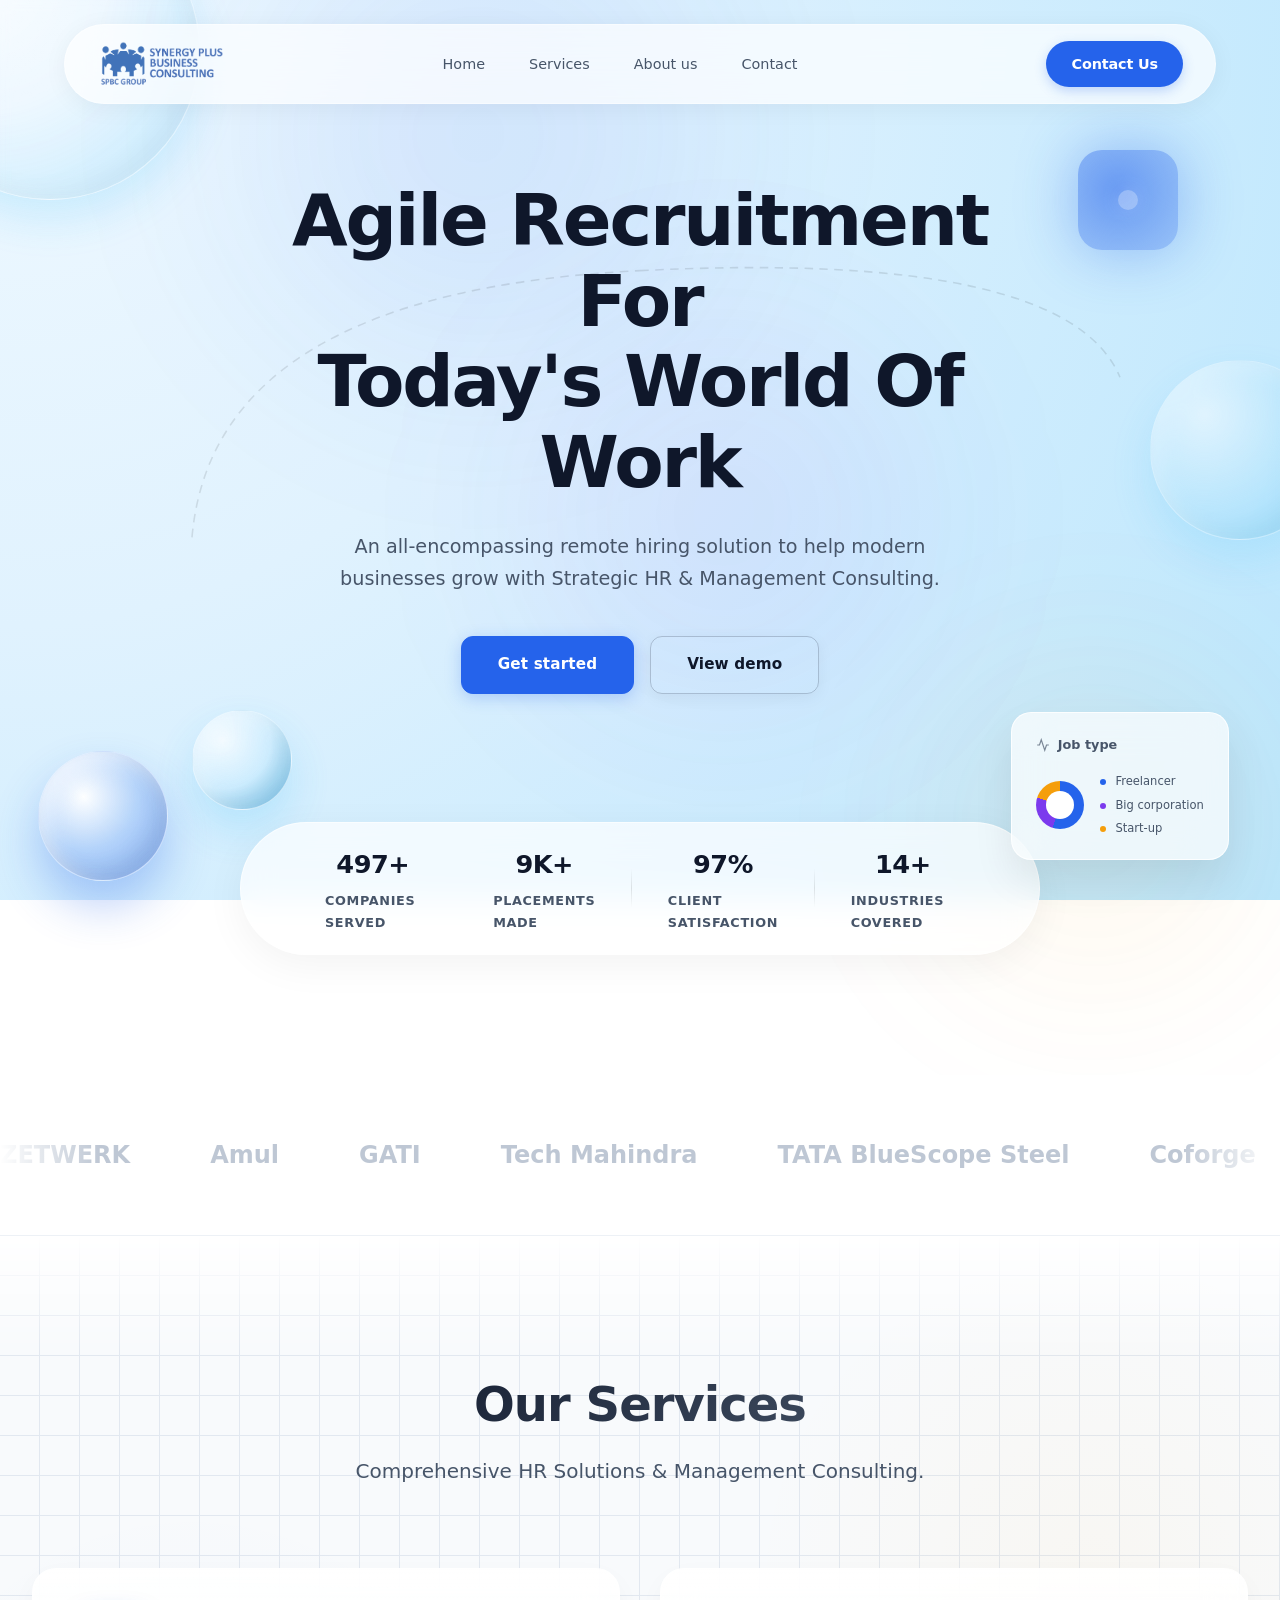
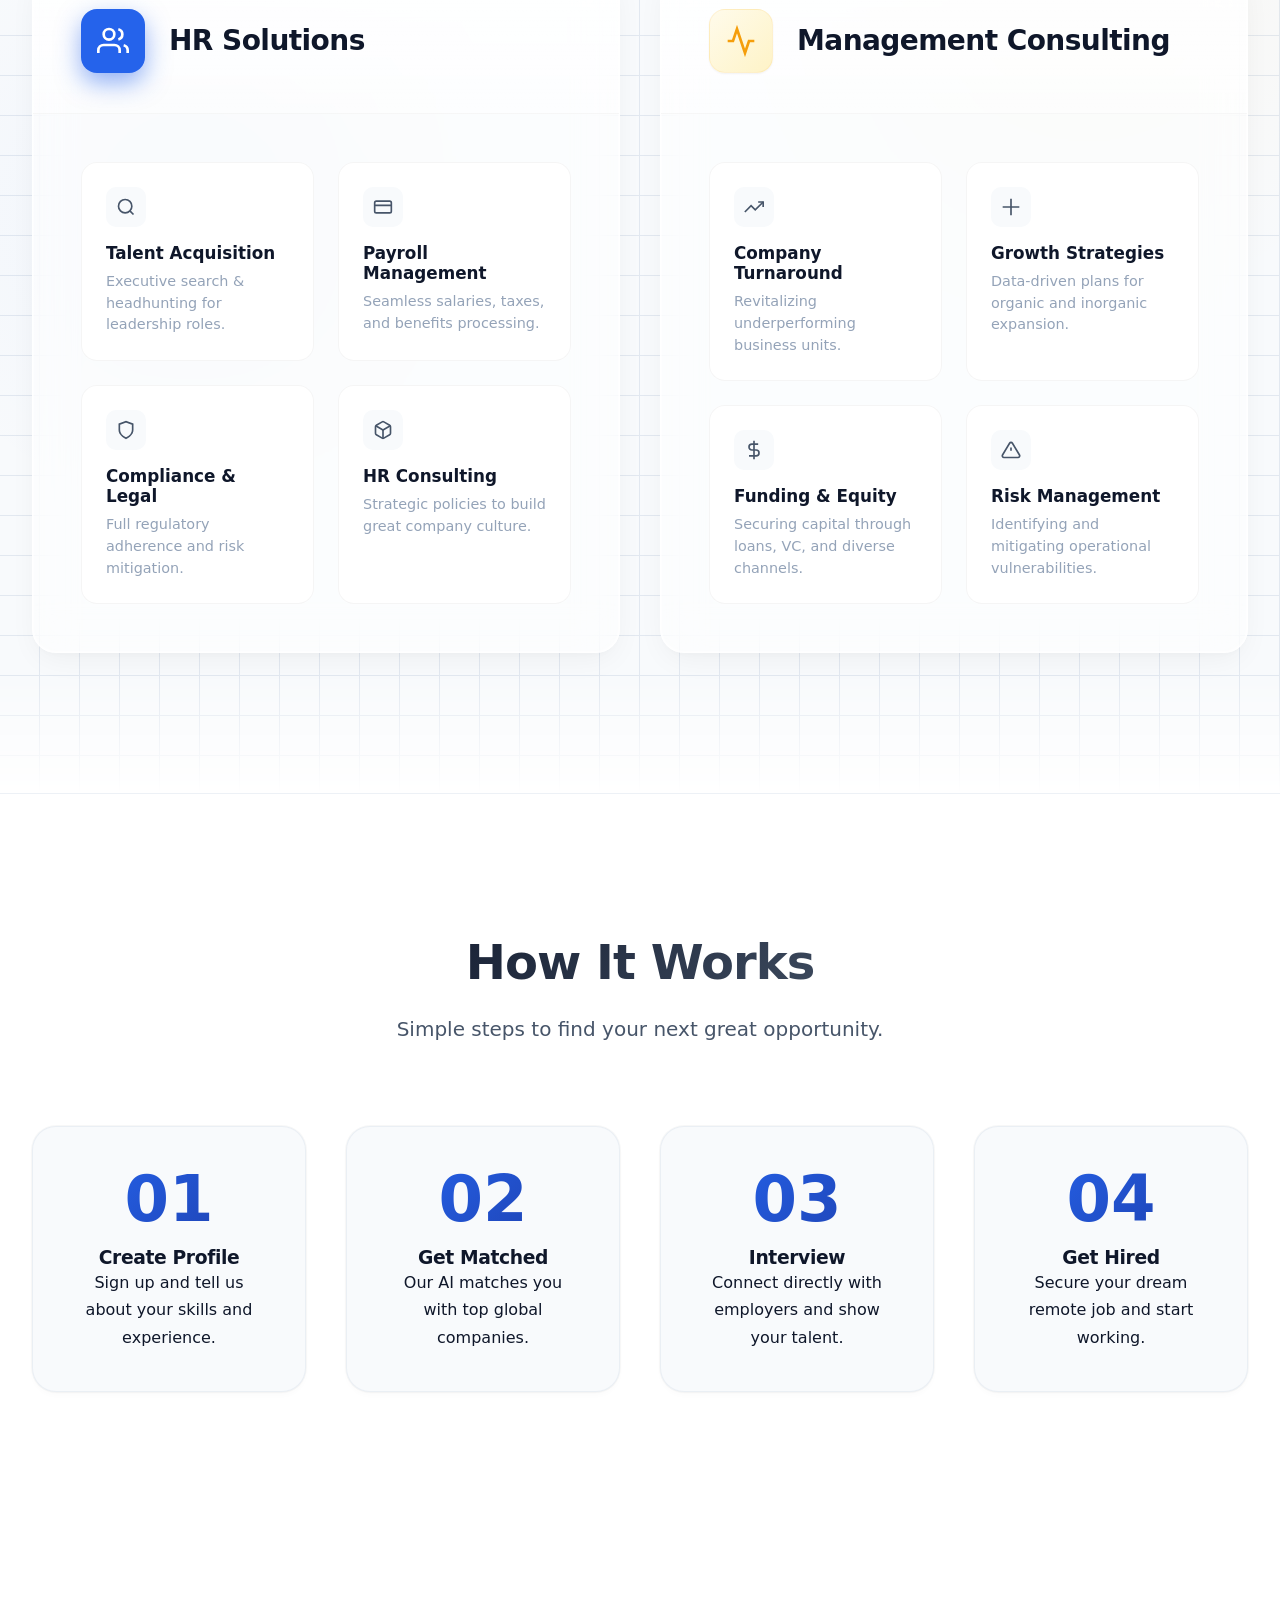
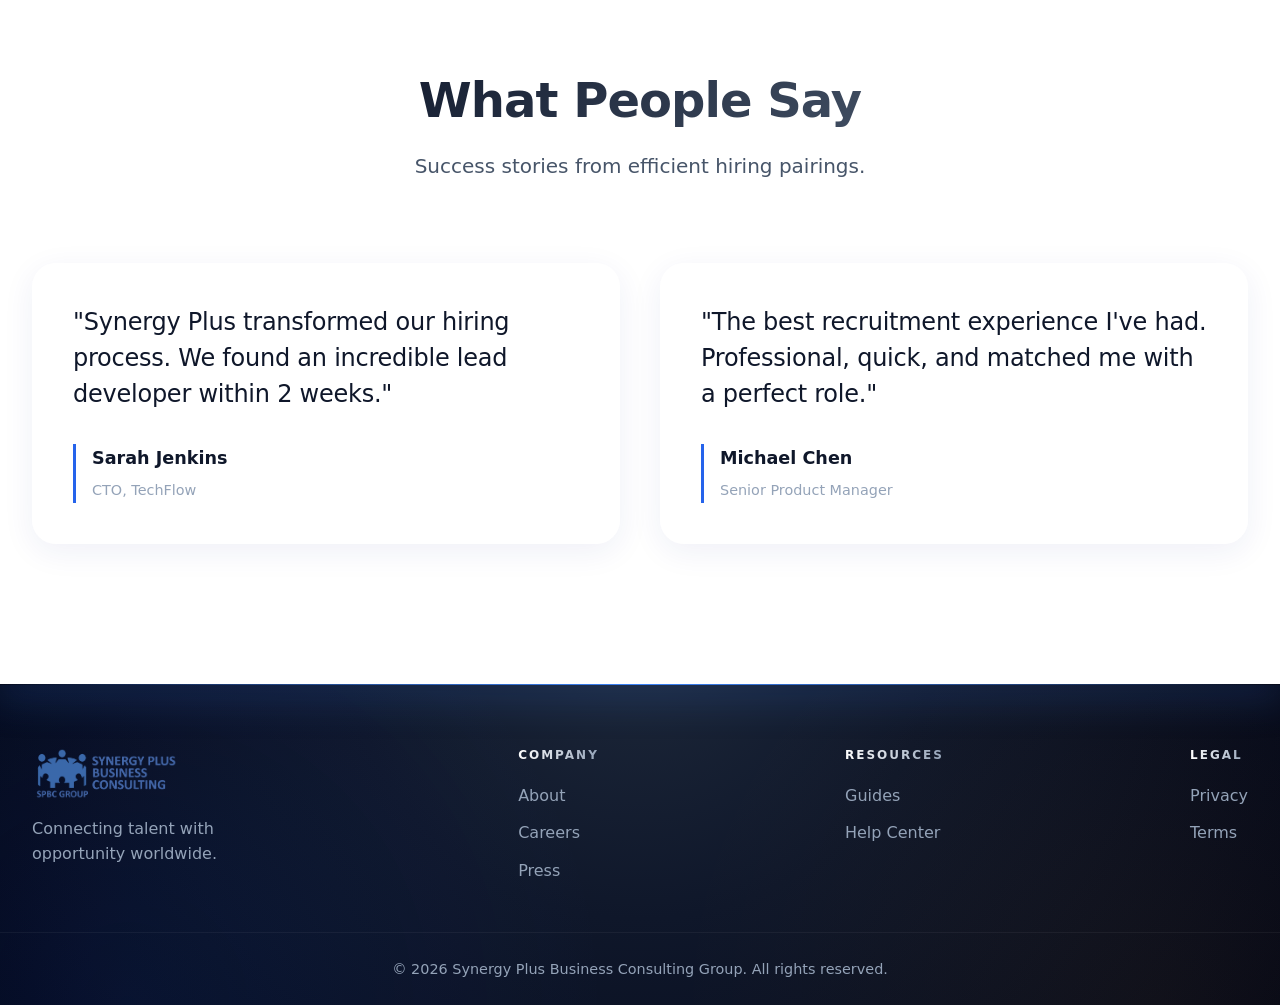
==== commit 5292a3b9: "1" ====
--- a/index.html
+++ b/index.html
@@ -319,7 +319,7 @@
             </div>
         </div>
         <div class="footer-bottom">
-            <p>&copy; 2026 Synergy Plus Business Consulting Group. All rights reserved.</p>
+            <p>&copy; 2026 Synergy Plus Business Consulting Group. <span class="footer-rights">All rights reserved.</span></p>
         </div>
     </footer>
 </body>
--- a/style.css
+++ b/style.css
@@ -972,10 +972,11 @@
     /* Grid & Flex Stacks */
     .bento-grid { display: flex; flex-direction: column; }
     .testimonial-grid { grid-template-columns: 1fr; }
-    .footer-content { flex-direction: column; gap: 40px; text-align: center; }
-    .footer-col { align-items: center; }
-    .brand-col p { margin: 16px auto 0; }
+    .footer-content { flex-direction: column; gap: 40px; text-align: left; align-items: center; }
+    .footer-col { width: 100%; max-width: 300px; }
+    .brand-col p { margin: 16px 0 0; }
     .footer-bottom { text-align: center; }
+    .footer-rights { display: block; margin-top: 4px; }
 
     .jobs-grid { grid-template-columns: 1fr; }
 
@@ -1254,9 +1255,10 @@
 .icon-box svg { width: 32px; height: 32px; }
 
 .icon-primary {
-    background: linear-gradient(135deg, #eff6ff 0%, #dbeafe 100%);
-    color: var(--primary);
-    border: 1px solid rgba(37, 99, 235, 0.1);
+    background: var(--primary);
+    color: white;
+    box-shadow: 0 10px 25px rgba(37, 99, 235, 0.5);
+    border: none;
 }
 .icon-accent {
     background: linear-gradient(135deg, #fffbeb 0%, #fef3c7 100%);
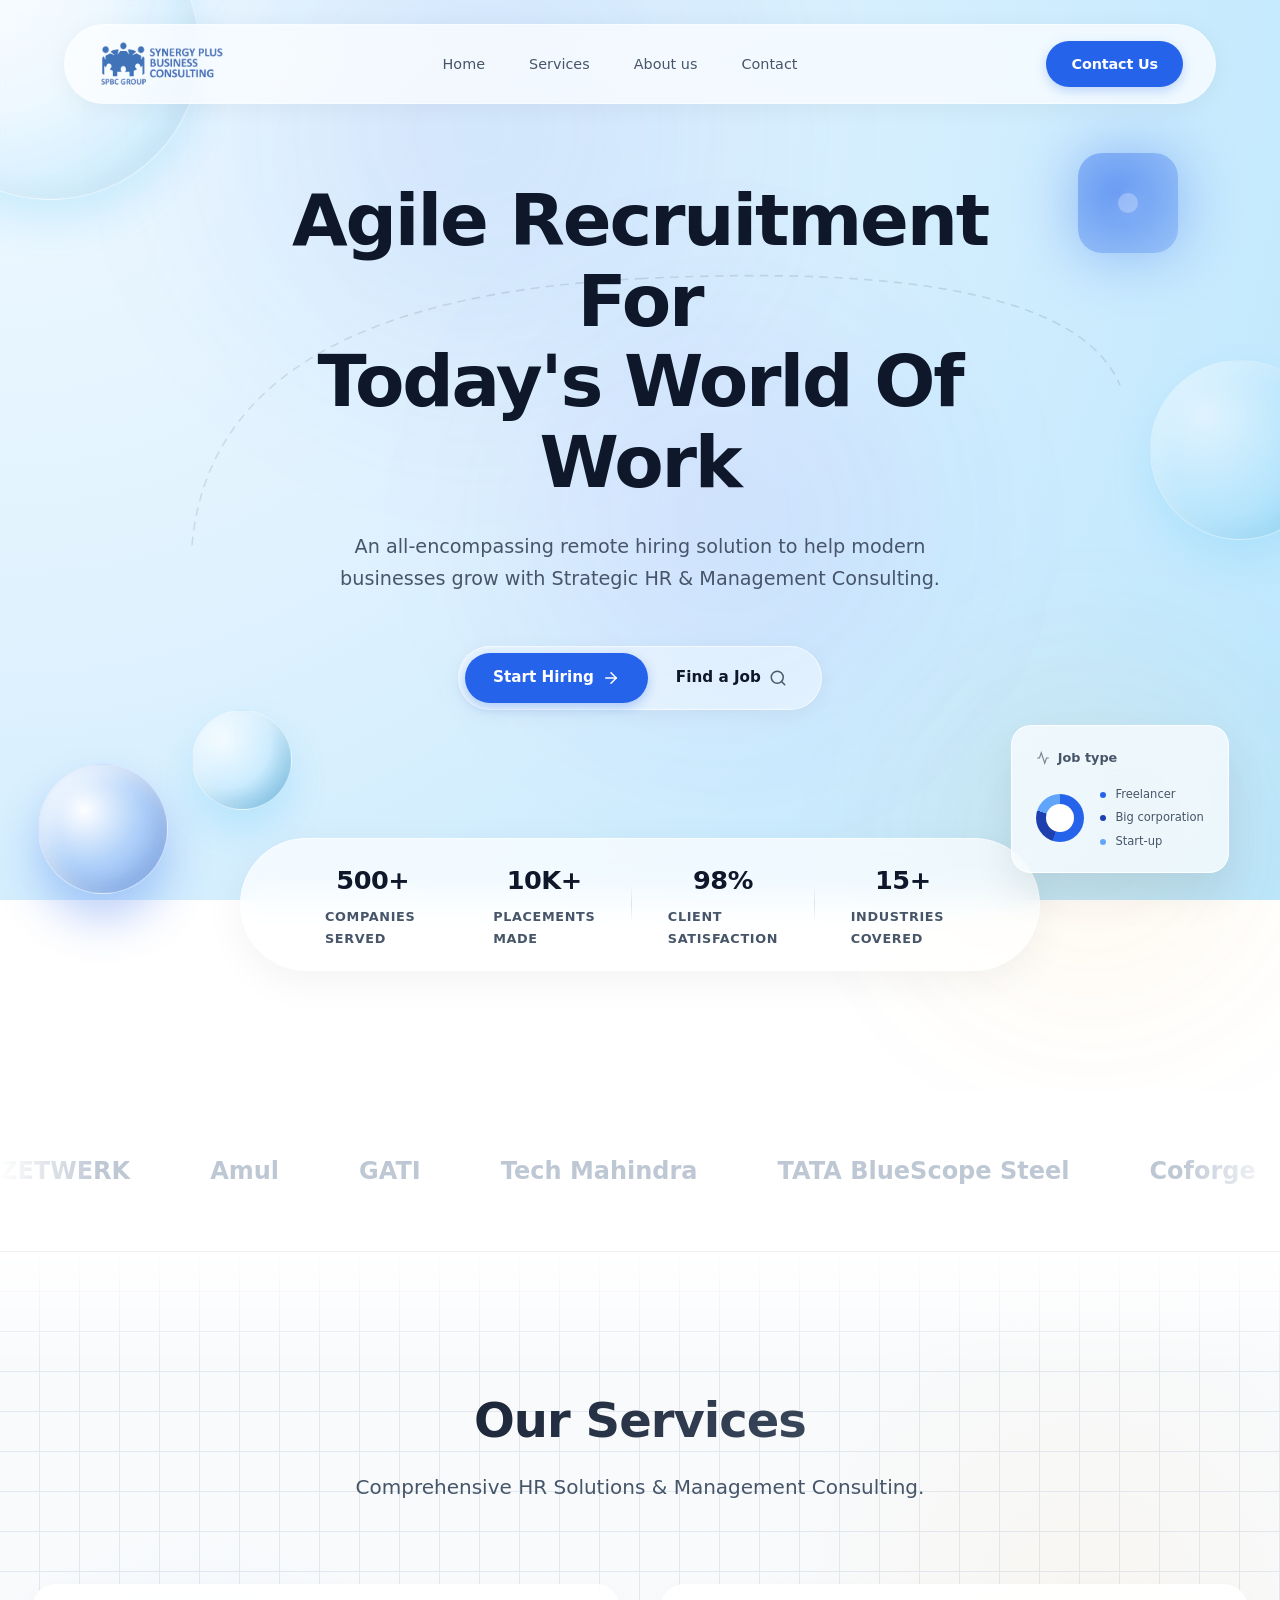
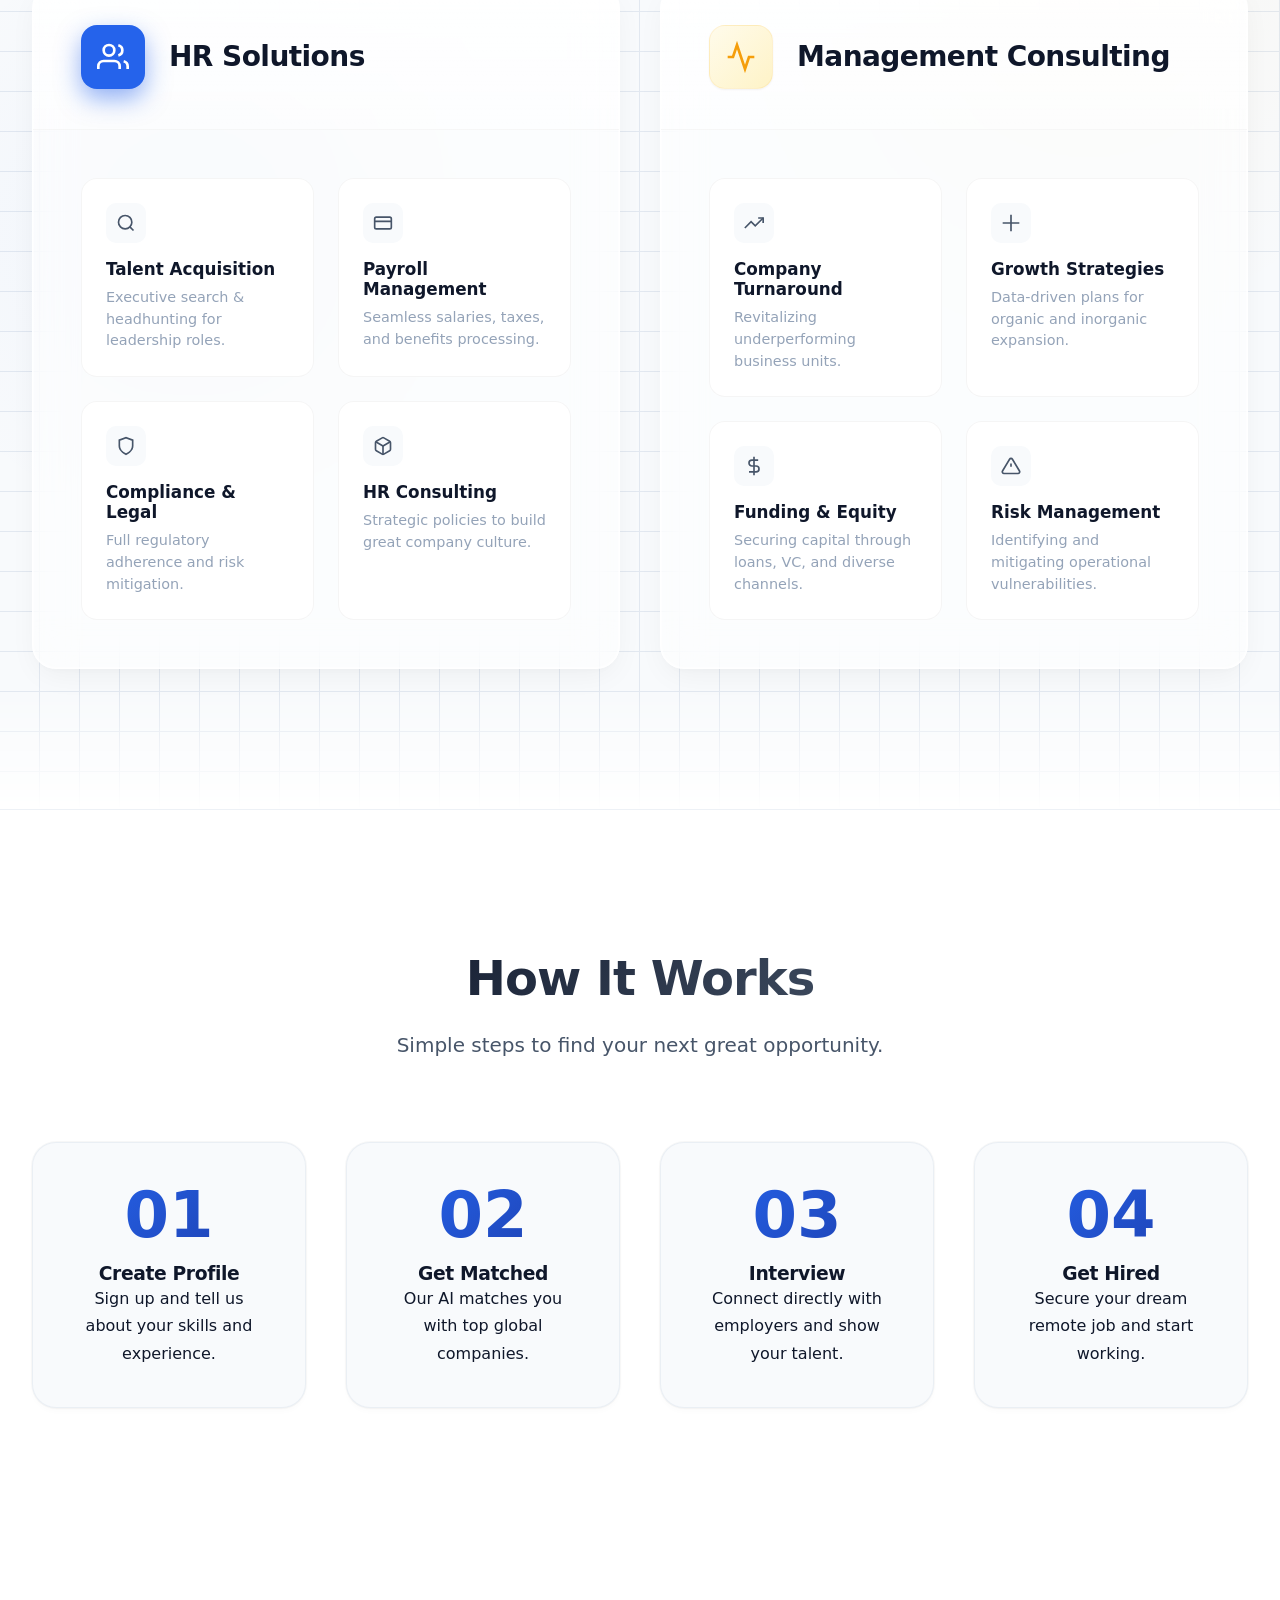
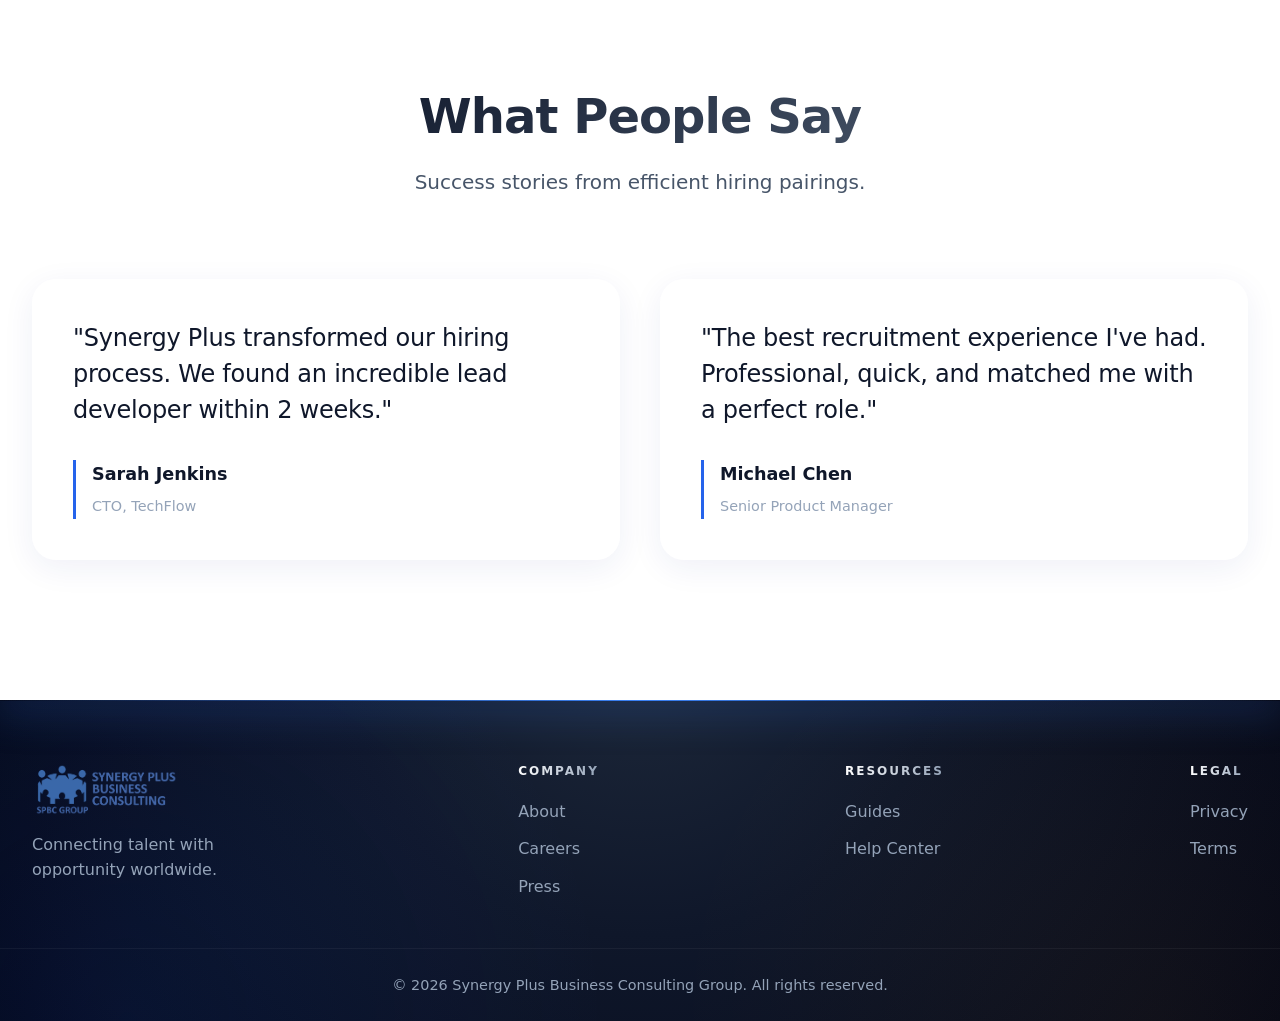
==== commit c07aa958: "final" ====
--- a/index.html
+++ b/index.html
@@ -54,8 +54,8 @@
                     <div class="float-donut"></div>
                     <ul class="float-legend">
                         <li><span class="legend-dot" style="background:#2563eb;"></span> Freelancer</li>
-                        <li><span class="legend-dot" style="background:#7c3aed;"></span> Big corporation</li>
-                        <li><span class="legend-dot" style="background:#f59e0b;"></span> Start-up</li>
+                        <li><span class="legend-dot" style="background:#1e40af;"></span> Big corporation</li>
+                        <li><span class="legend-dot" style="background:#60a5fa;"></span> Start-up</li>
                     </ul>
                 </div>
             </div>
@@ -75,9 +75,15 @@
             <div class="hero-content fade-in-up">
                 <h1>Agile Recruitment For<br>Today's World Of Work</h1>
                 <p>An all-encompassing remote hiring solution to help modern businesses grow with Strategic HR & Management Consulting.</p>
-                <div class="hero-buttons">
-                    <a href="contact.html?type=employer" class="btn btn-hero">Get started</a>
-                    <a href="services.html" class="btn btn-hero btn-hero--outline">View demo</a>
+                <div class="hero-toggle-frame">
+                    <a href="contact.html?type=employer" class="hero-toggle-btn active">
+                        <span>Start Hiring</span>
+                        <svg width="20" height="20" viewBox="0 0 24 24" fill="none" stroke="currentColor" stroke-width="2" stroke-linecap="round" stroke-linejoin="round"><line x1="5" y1="12" x2="19" y2="12"></line><polyline points="12 5 19 12 12 19"></polyline></svg>
+                    </a>
+                    <a href="contact.html?type=candidate" class="hero-toggle-btn">
+                        <span>Find a Job</span>
+                        <svg width="20" height="20" viewBox="0 0 24 24" fill="none" stroke="currentColor" stroke-width="2" stroke-linecap="round" stroke-linejoin="round"><circle cx="11" cy="11" r="8"></circle><line x1="21" y1="21" x2="16.65" y2="16.65"></line></svg>
+                    </a>
                 </div>
             </div>
         </div>
@@ -239,23 +245,31 @@
             <div class="process-steps">
                 <div class="step-card">
                     <div class="step-number">01</div>
-                    <h3>Create Profile</h3>
-                    <p>Sign up and tell us about your skills and experience.</p>
+                    <div class="step-content">
+                        <h3>Create Profile</h3>
+                        <p>Sign up and tell us about your skills and experience.</p>
+                    </div>
                 </div>
                 <div class="step-card">
                     <div class="step-number">02</div>
-                    <h3>Get Matched</h3>
-                    <p>Our AI matches you with top global companies.</p>
+                    <div class="step-content">
+                        <h3>Get Matched</h3>
+                        <p>Our AI matches you with top global companies.</p>
+                    </div>
                 </div>
                 <div class="step-card">
                     <div class="step-number">03</div>
-                    <h3>Interview</h3>
-                    <p>Connect directly with employers and show your talent.</p>
+                    <div class="step-content">
+                        <h3>Interview</h3>
+                        <p>Connect directly with employers and show your talent.</p>
+                    </div>
                 </div>
                 <div class="step-card">
                     <div class="step-number">04</div>
-                    <h3>Get Hired</h3>
-                    <p>Secure your dream remote job and start working.</p>
+                    <div class="step-content">
+                        <h3>Get Hired</h3>
+                        <p>Secure your dream remote job and start working.</p>
+                    </div>
                 </div>
             </div>
         </div>
--- a/style.css
+++ b/style.css
@@ -506,8 +506,8 @@
     border-radius: 50%;
     background: conic-gradient(
         #2563eb 0% 55%,
-        #7c3aed 55% 80%,
-        #f59e0b 80% 100%
+        #1e40af 55% 80%,
+        #60a5fa 80% 100%
     );
     position: relative;
     flex-shrink: 0;
@@ -919,10 +919,11 @@
 @media (max-width: 900px) {
     /* Navbar & Menu */
     .navbar {
-        width: 100%; top: 0; left: 0; transform: none; border-radius: 0; border: none; border-bottom: 1px solid var(--border-card);
+        width: 92%; top: 16px; left: 50%; transform: translateX(-50%); border-radius: 100px; border: 1px solid rgba(255, 255, 255, 0.4);
         display: flex; justify-content: space-between; padding: 0 24px;
         background: rgba(255,255,255,0.95);
-        align-items: center; /* Ensure items trigger center alignment */
+        align-items: center;
+        box-shadow: 0 4px 24px rgba(0, 0, 0, 0.05);
     }
     
     .navbar .logo-container img {
@@ -934,24 +935,29 @@
     .navbar .btn { display: none; } /* Hide CTA in navbar, maybe show in menu? */
     
     .nav-links {
-        position: fixed;
-        top: var(--nav-height);
+        position: absolute; /* Relative to navbar container */
+        top: calc(100% + 8px);
         left: 0; width: 100%;
-        background: #fff;
+        border-radius: 24px;
+        background: rgba(255, 255, 255, 0.98);
+        backdrop-filter: blur(20px);
+        -webkit-backdrop-filter: blur(20px);
         flex-direction: column;
         padding: 40px 24px;
         gap: 24px;
-        border-bottom: 1px solid var(--border-card);
-        transform: translateY(-150%);
-        transition: transform 0.4s cubic-bezier(0.16, 1, 0.3, 1);
-        z-index: 999;
+        border: 1px solid var(--border-card);
+        transform: translateY(-20px);
+        transition: all 0.4s cubic-bezier(0.16, 1, 0.3, 1);
+        z-index: 998;
         box-shadow: 0 10px 40px rgba(0,0,0,0.1);
         opacity: 0;
+        visibility: hidden; /* Hide when not active to prevent clicks */
     }
     
     .nav-links.active {
         transform: translateY(0);
         opacity: 1;
+        visibility: visible;
     }
 
     .nav-links a {
@@ -1003,9 +1009,9 @@
     
     .process-steps { flex-direction: column; gap: 24px; }
     .step-card { display: flex; align-items: center; text-align: left; padding: 24px; gap: 24px; }
-    .step-number { margin-bottom: 0; font-size: 3rem; min-width: 60px; }
+    .step-number { flex-shrink: 0; margin-bottom: 0; font-size: 3rem; min-width: max-content; }
     .step-card h3 { margin-bottom: 4px; font-size: 1.2rem; }
-    .step-card p { font-size: 0.95rem; }
+    .step-card p { margin: 0; font-size: 0.95rem; }
 
     .hero-stats { flex-direction: column; gap: 32px; }
     .hero-stat { width: 100%; border-bottom: 1px solid rgba(0,0,0,0.05); padding-bottom: 20px; }
@@ -1747,3 +1753,74 @@
 
 
 
+
+/* Hero Toggle Buttons */
+.hero-toggle-frame {
+    display: flex;
+    position: relative;
+    background: rgba(255, 255, 255, 0.4);
+    backdrop-filter: blur(12px);
+    -webkit-backdrop-filter: blur(12px);
+    border: 1px solid rgba(255, 255, 255, 0.6);
+    border-radius: 100px;
+    padding: 6px;
+    box-shadow: 0 4px 20px rgba(0, 0, 0, 0.05);
+    margin-top: 10px;
+}
+
+.hero-toggle-btn {
+    display: flex;
+    align-items: center;
+    gap: 8px;
+    padding: 12px 28px;
+    border-radius: 100px;
+    font-weight: 600;
+    color: var(--text-heading);
+    transition: all 0.3s cubic-bezier(0.25, 0.8, 0.25, 1);
+    position: relative;
+    z-index: 2;
+    font-size: 0.95rem;
+}
+
+.hero-toggle-btn svg {
+    width: 18px;
+    height: 18px;
+    opacity: 0.7;
+    transition: transform 0.3s ease;
+}
+
+.hero-toggle-btn:hover {
+    color: var(--primary);
+}
+
+.hero-toggle-btn:hover svg {
+    transform: translateX(2px);
+    opacity: 1;
+}
+
+.hero-toggle-btn.active {
+    background: var(--primary);
+    color: white;
+    box-shadow: 0 4px 12px rgba(37, 99, 235, 0.3);
+}
+
+.hero-toggle-btn.active svg {
+    color: white;
+    opacity: 1;
+}
+
+/* Enhancing Responsive View of Toggle */
+@media (max-width: 600px) {
+    .hero-toggle-frame {
+        flex-direction: column;
+        width: 100%;
+        border-radius: 20px;
+        background: rgba(255, 255, 255, 0.8);
+    }
+    .hero-toggle-btn {
+        justify-content: center;
+        width: 100%;
+        padding: 16px;
+    }
+}
+
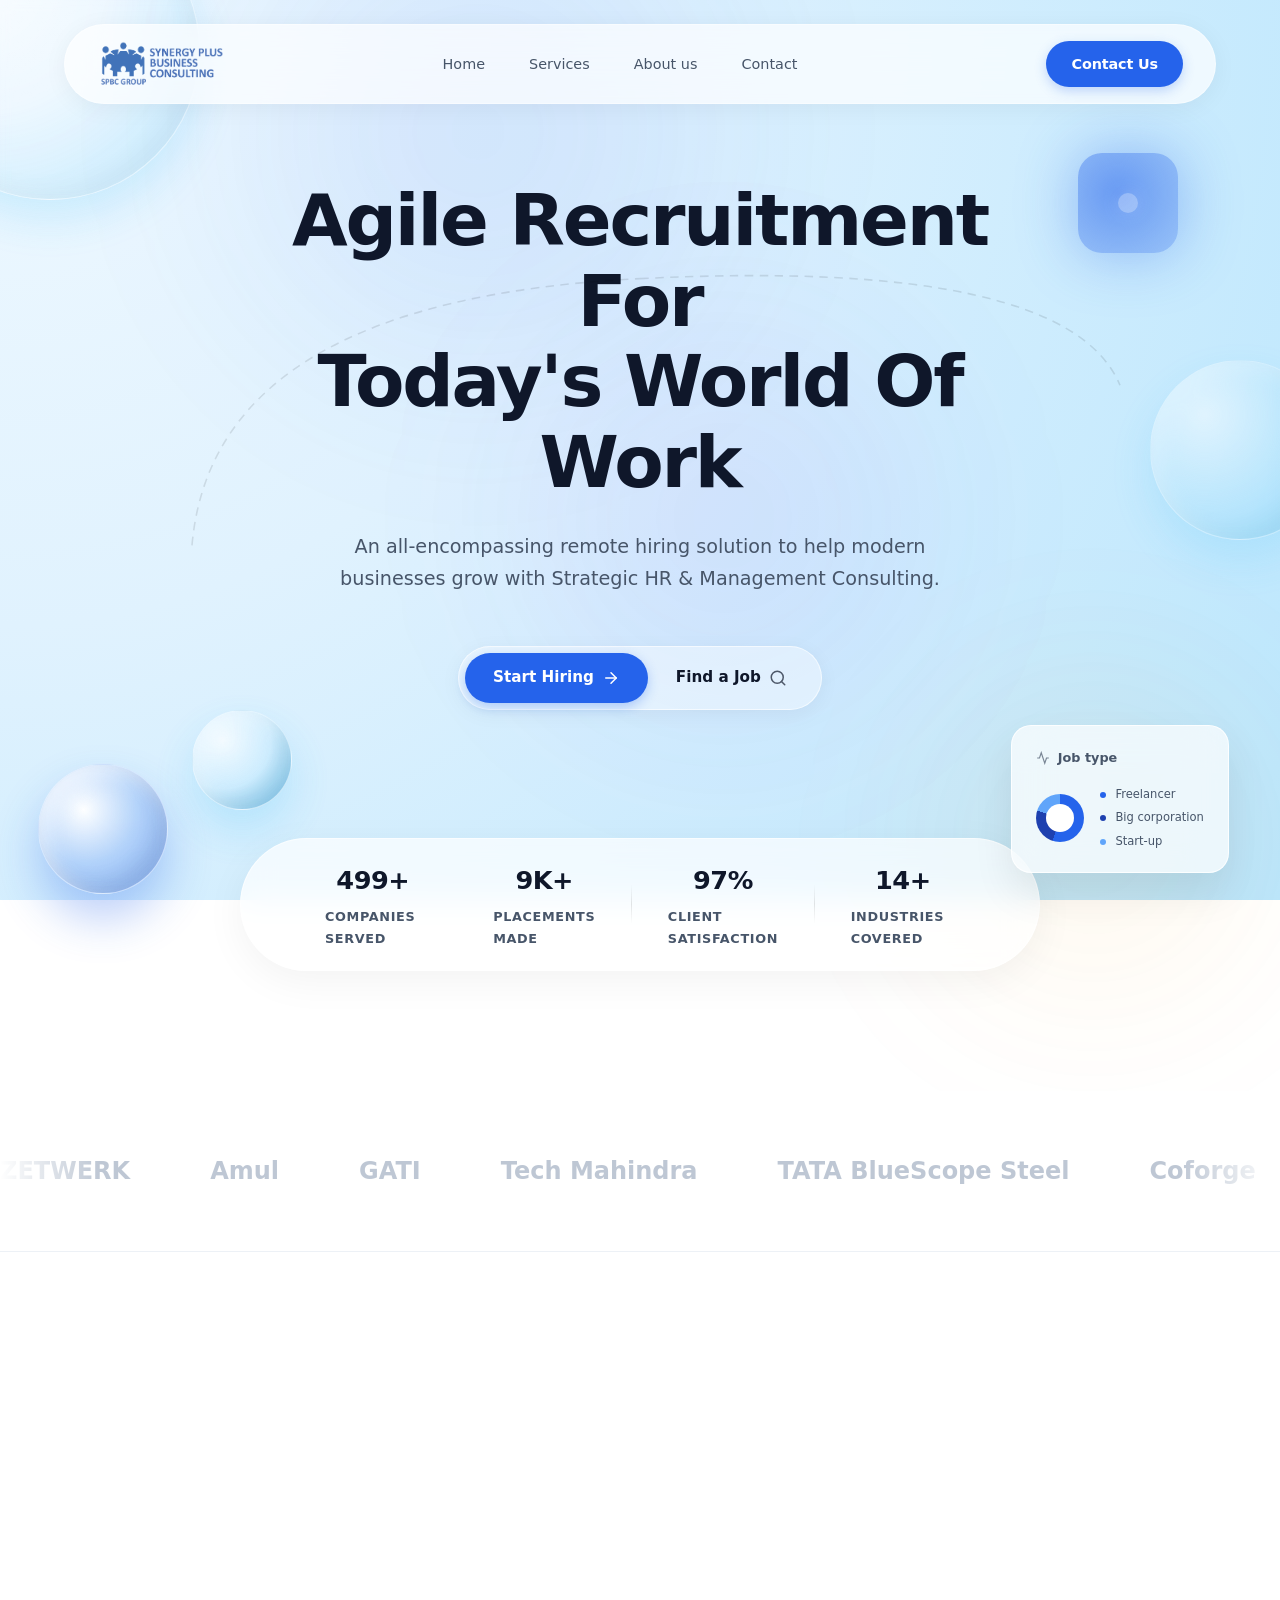
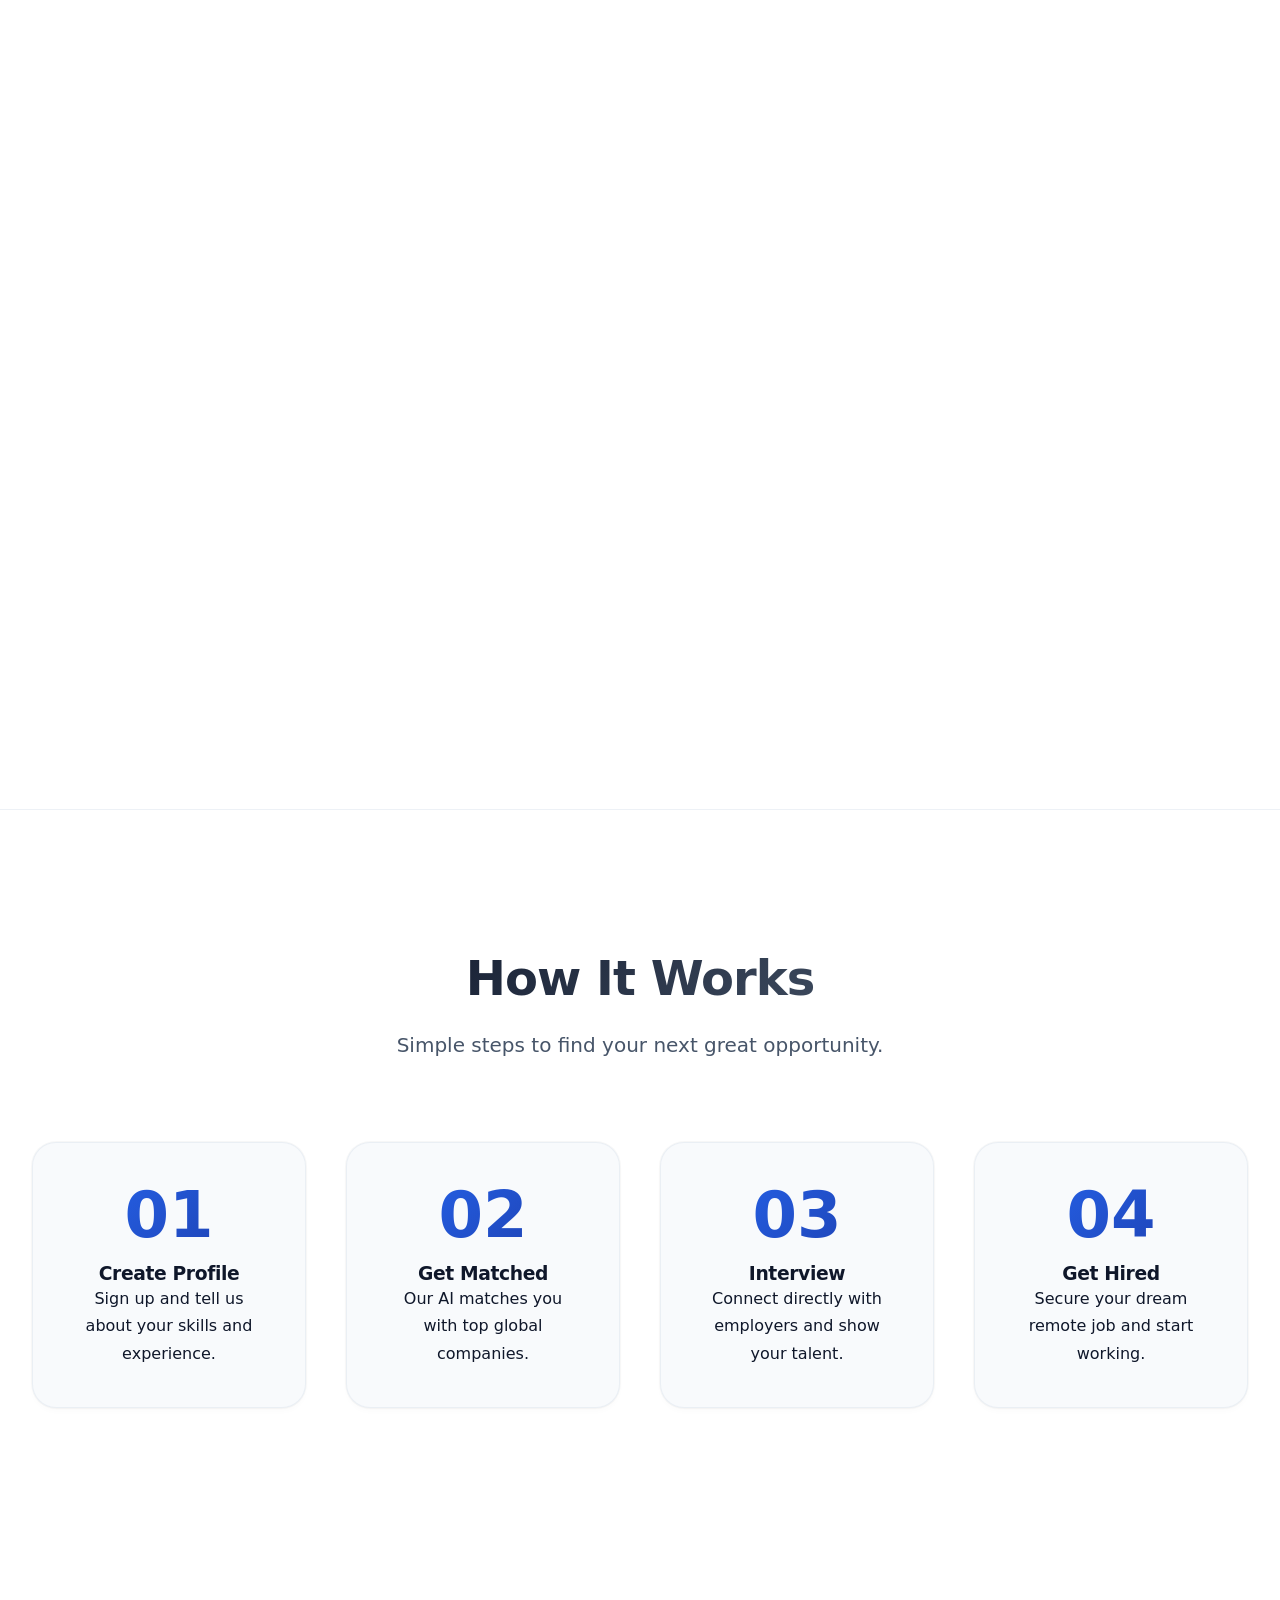
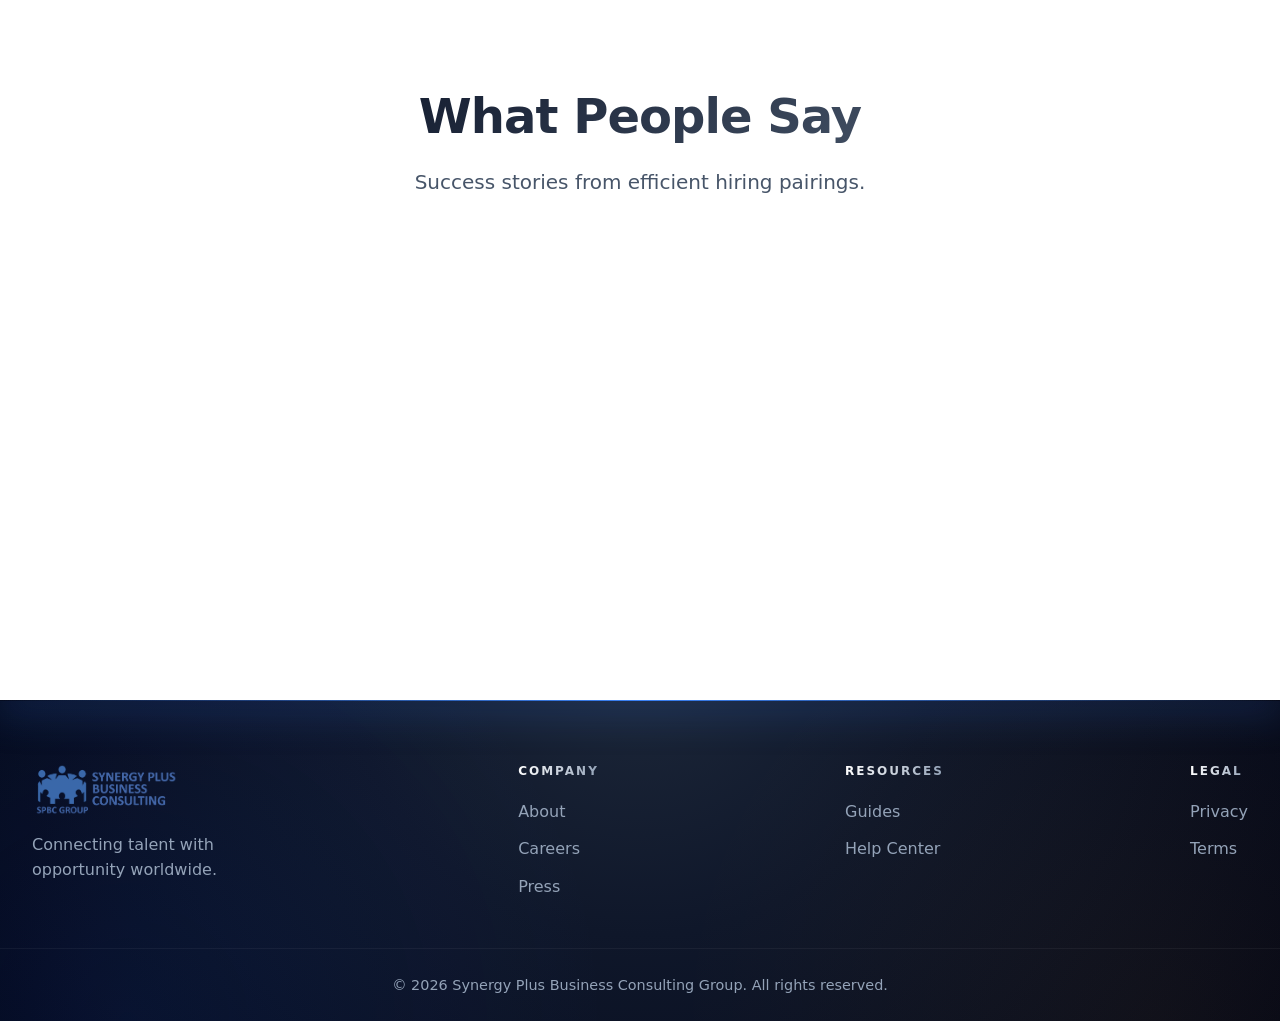
==== commit 46e5c27f: "Update index.html" ====
--- a/index.html
+++ b/index.html
@@ -87,7 +87,7 @@
                 </div>
             </div>
         </div>
-
+<!-- THIS REPO WILL BE DELETED SHORTLY -->
 
         <div class="hero-stats fade-in-up">
             <div class="hero-stat">
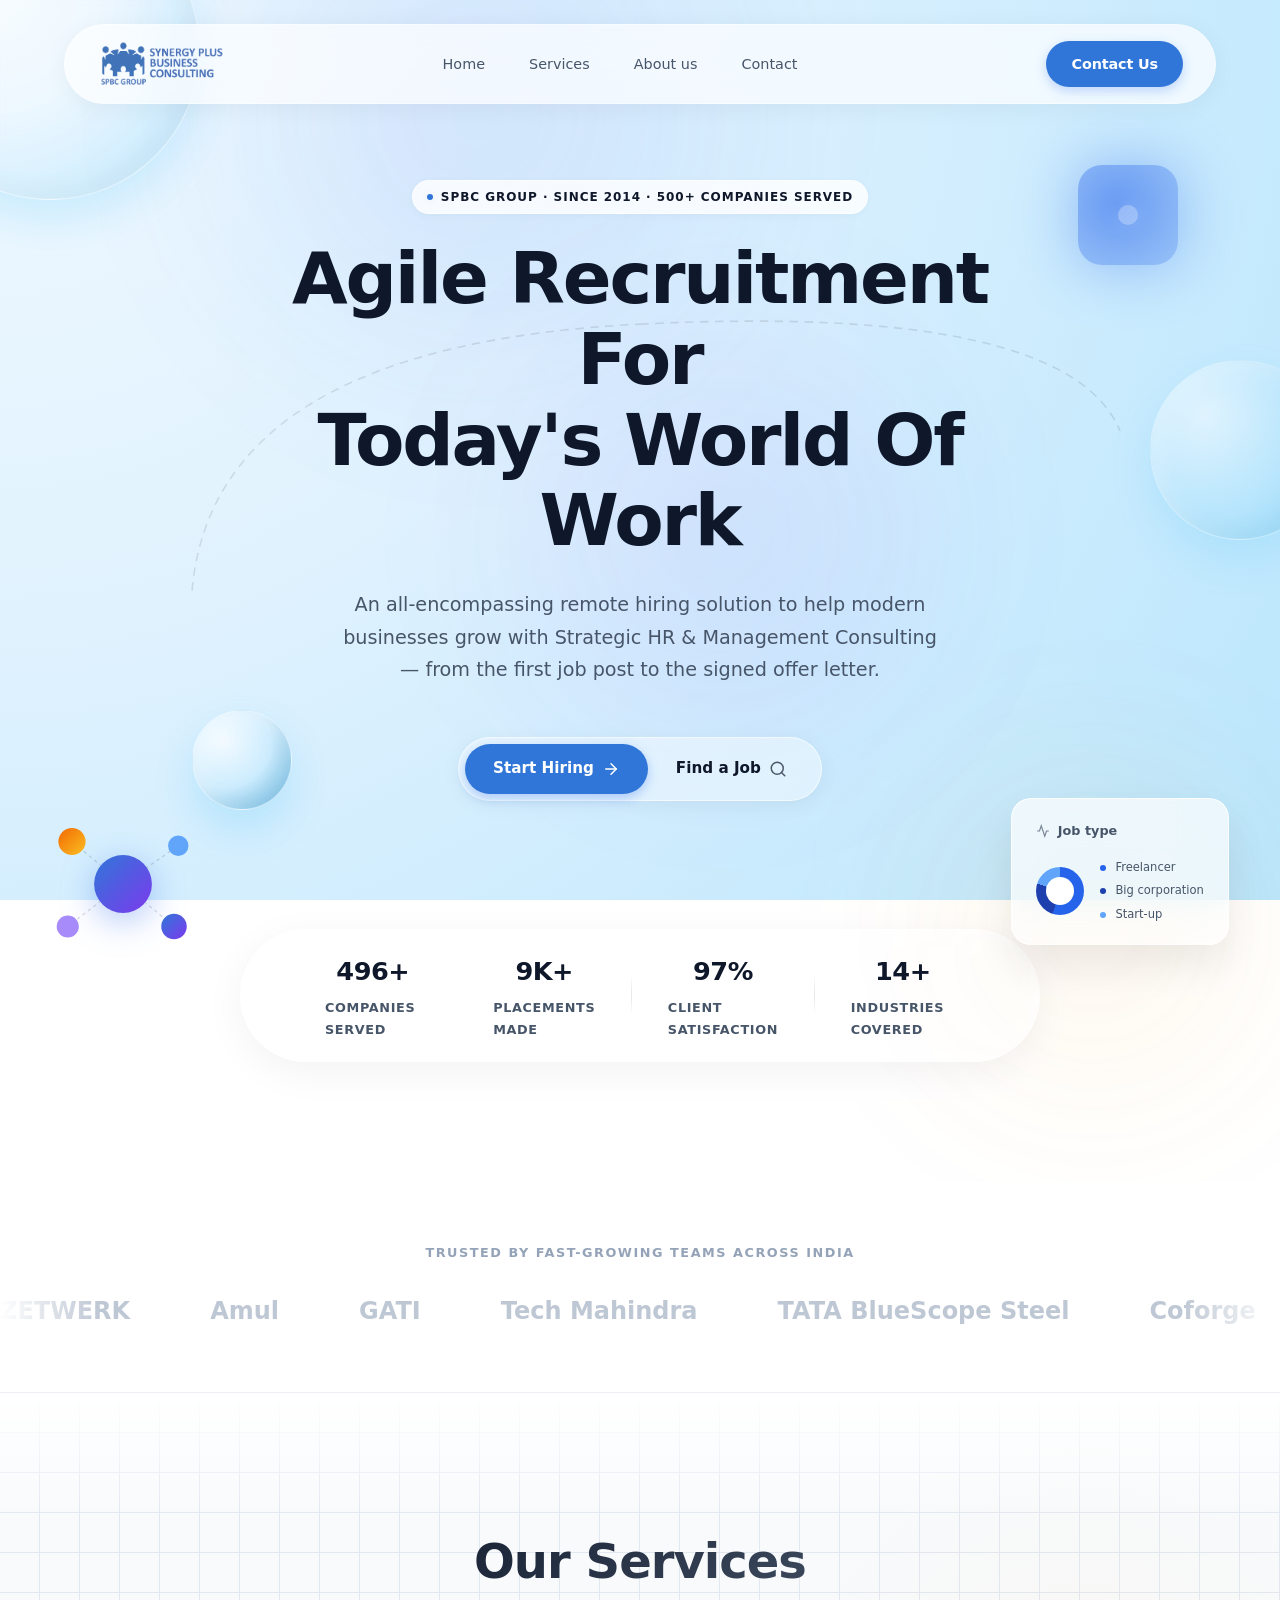
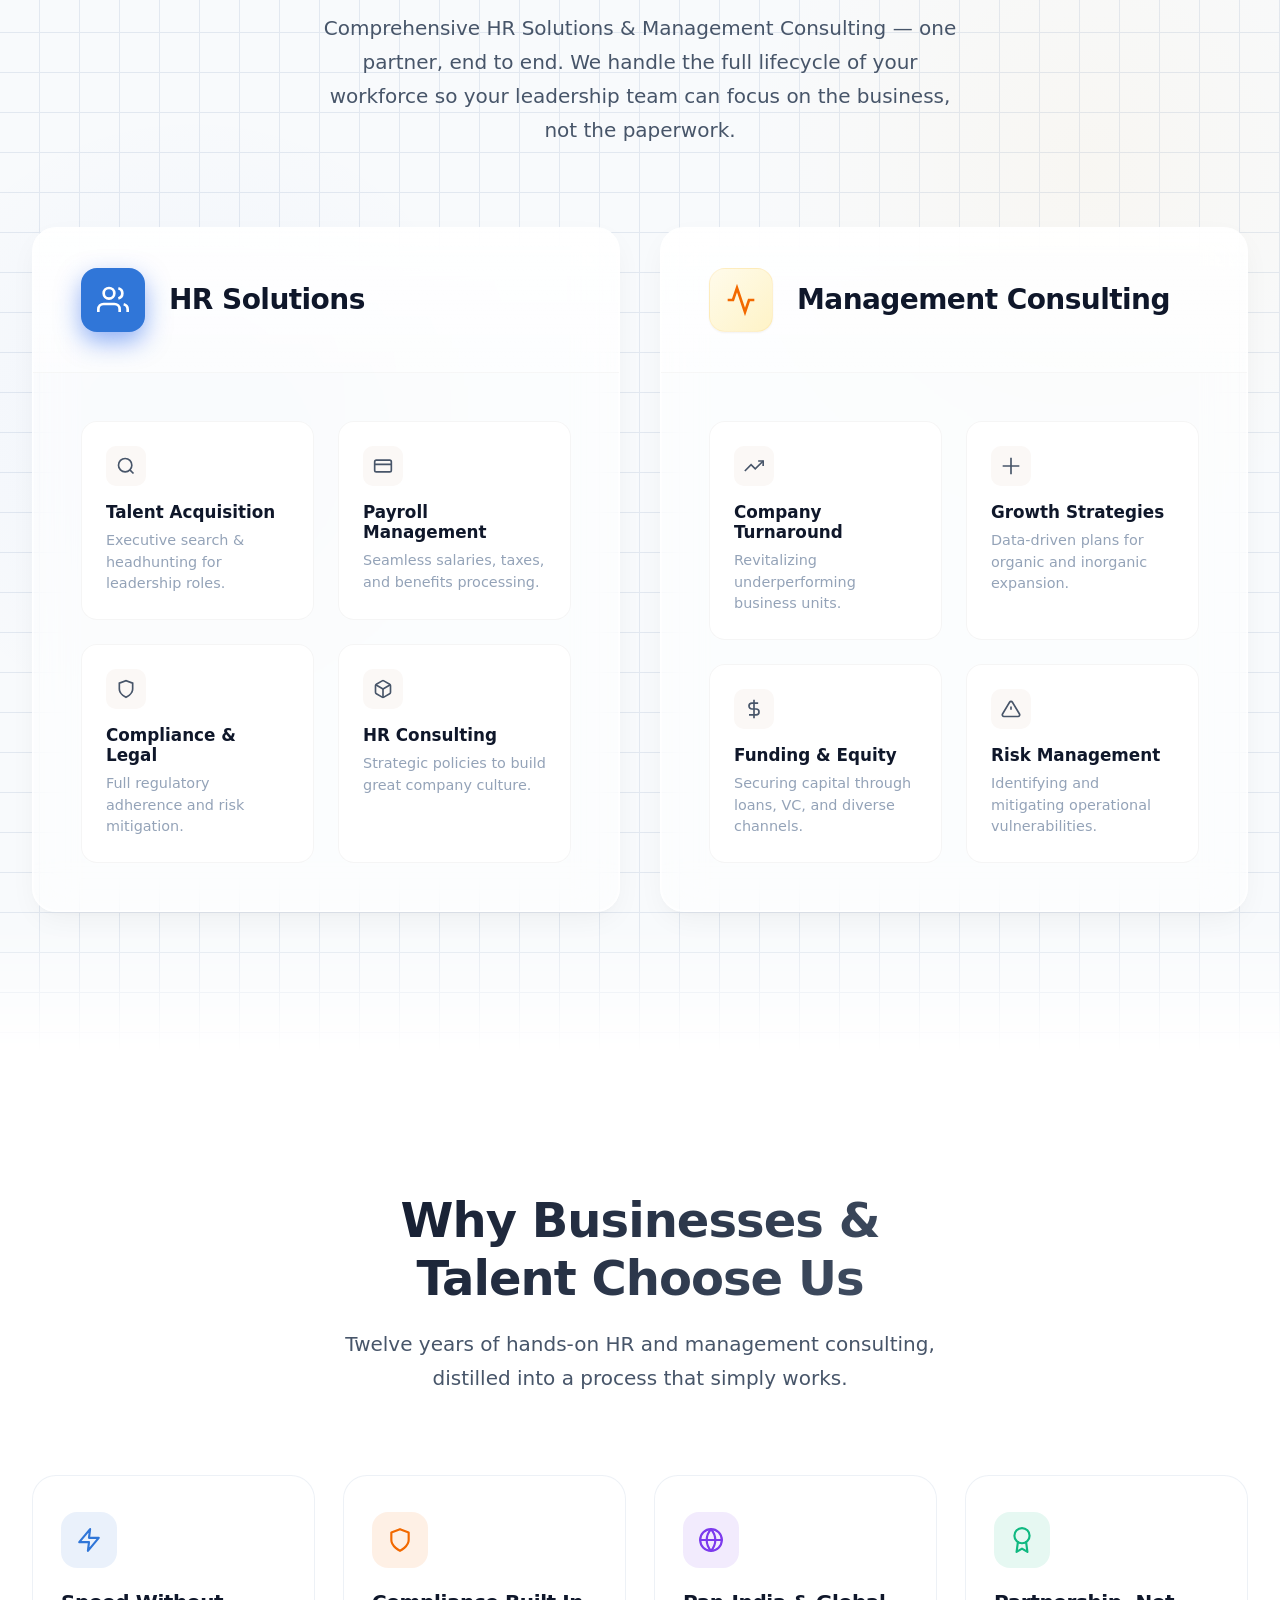
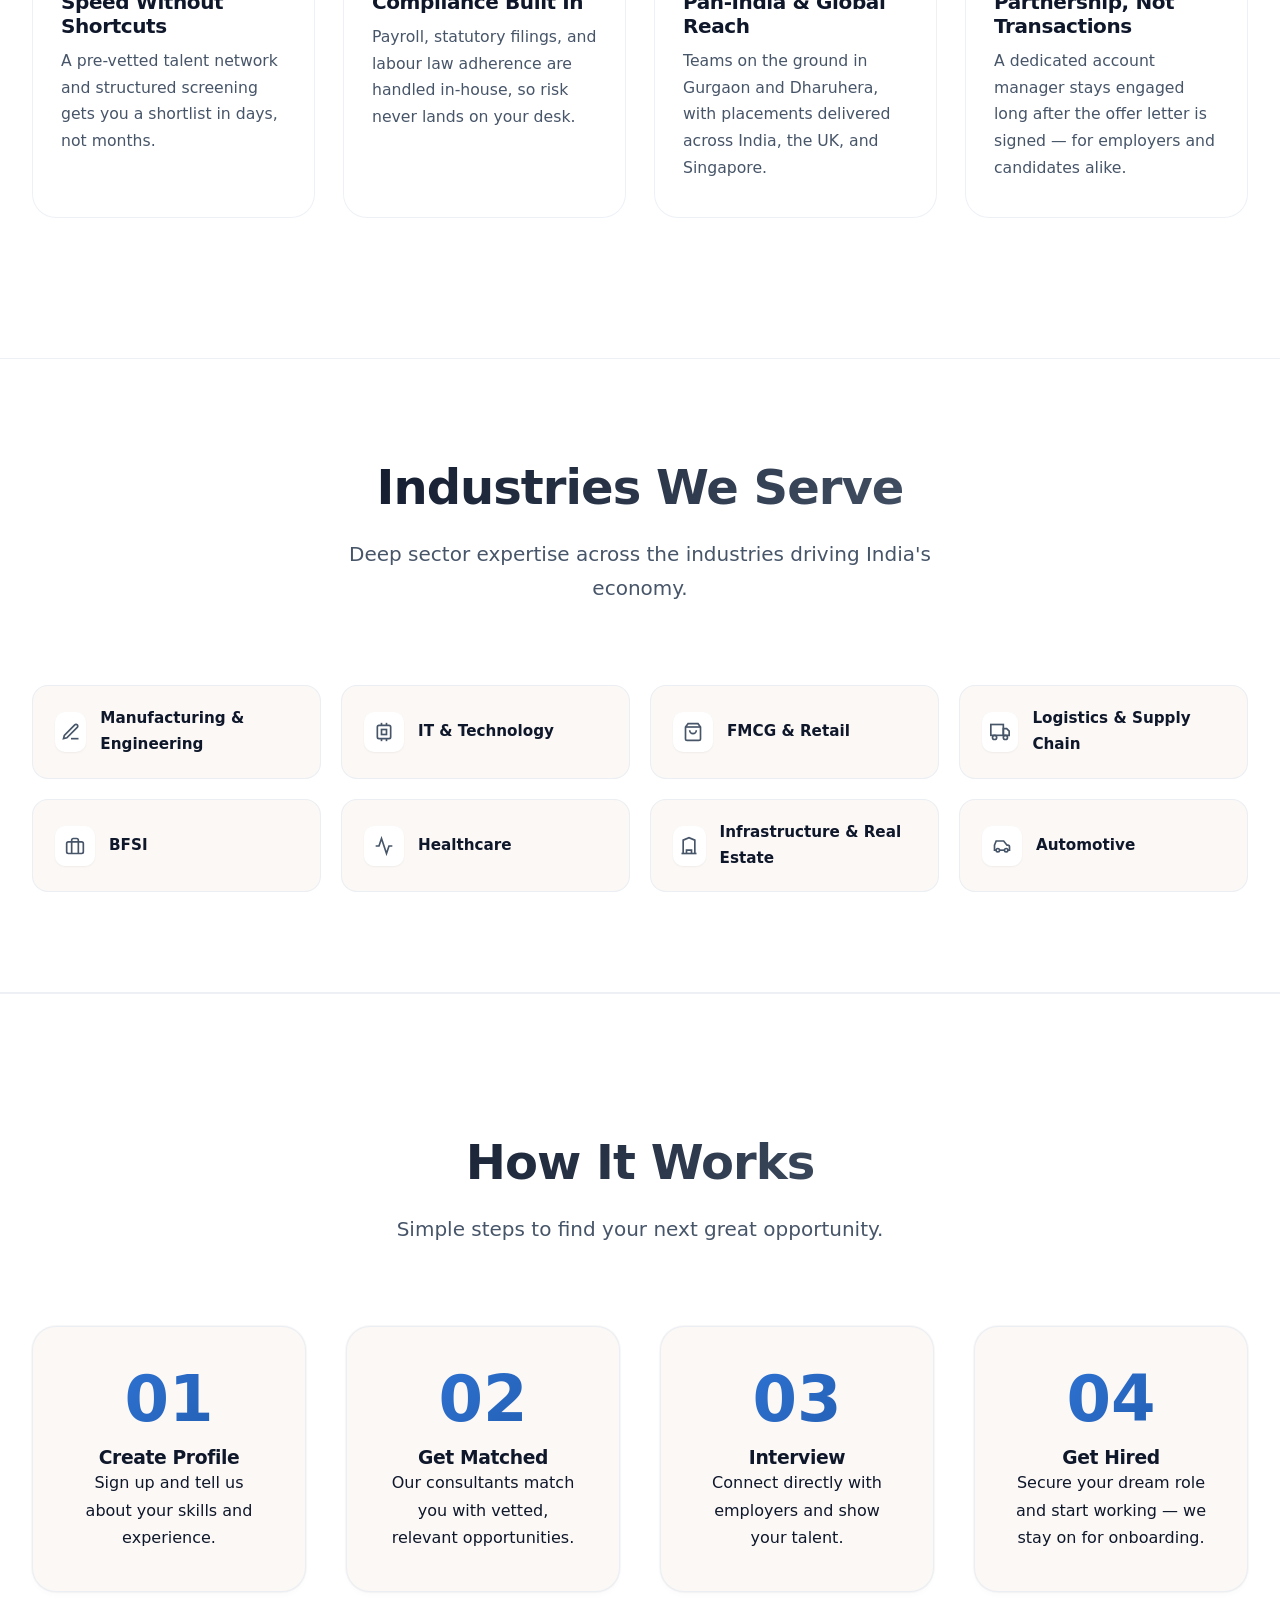
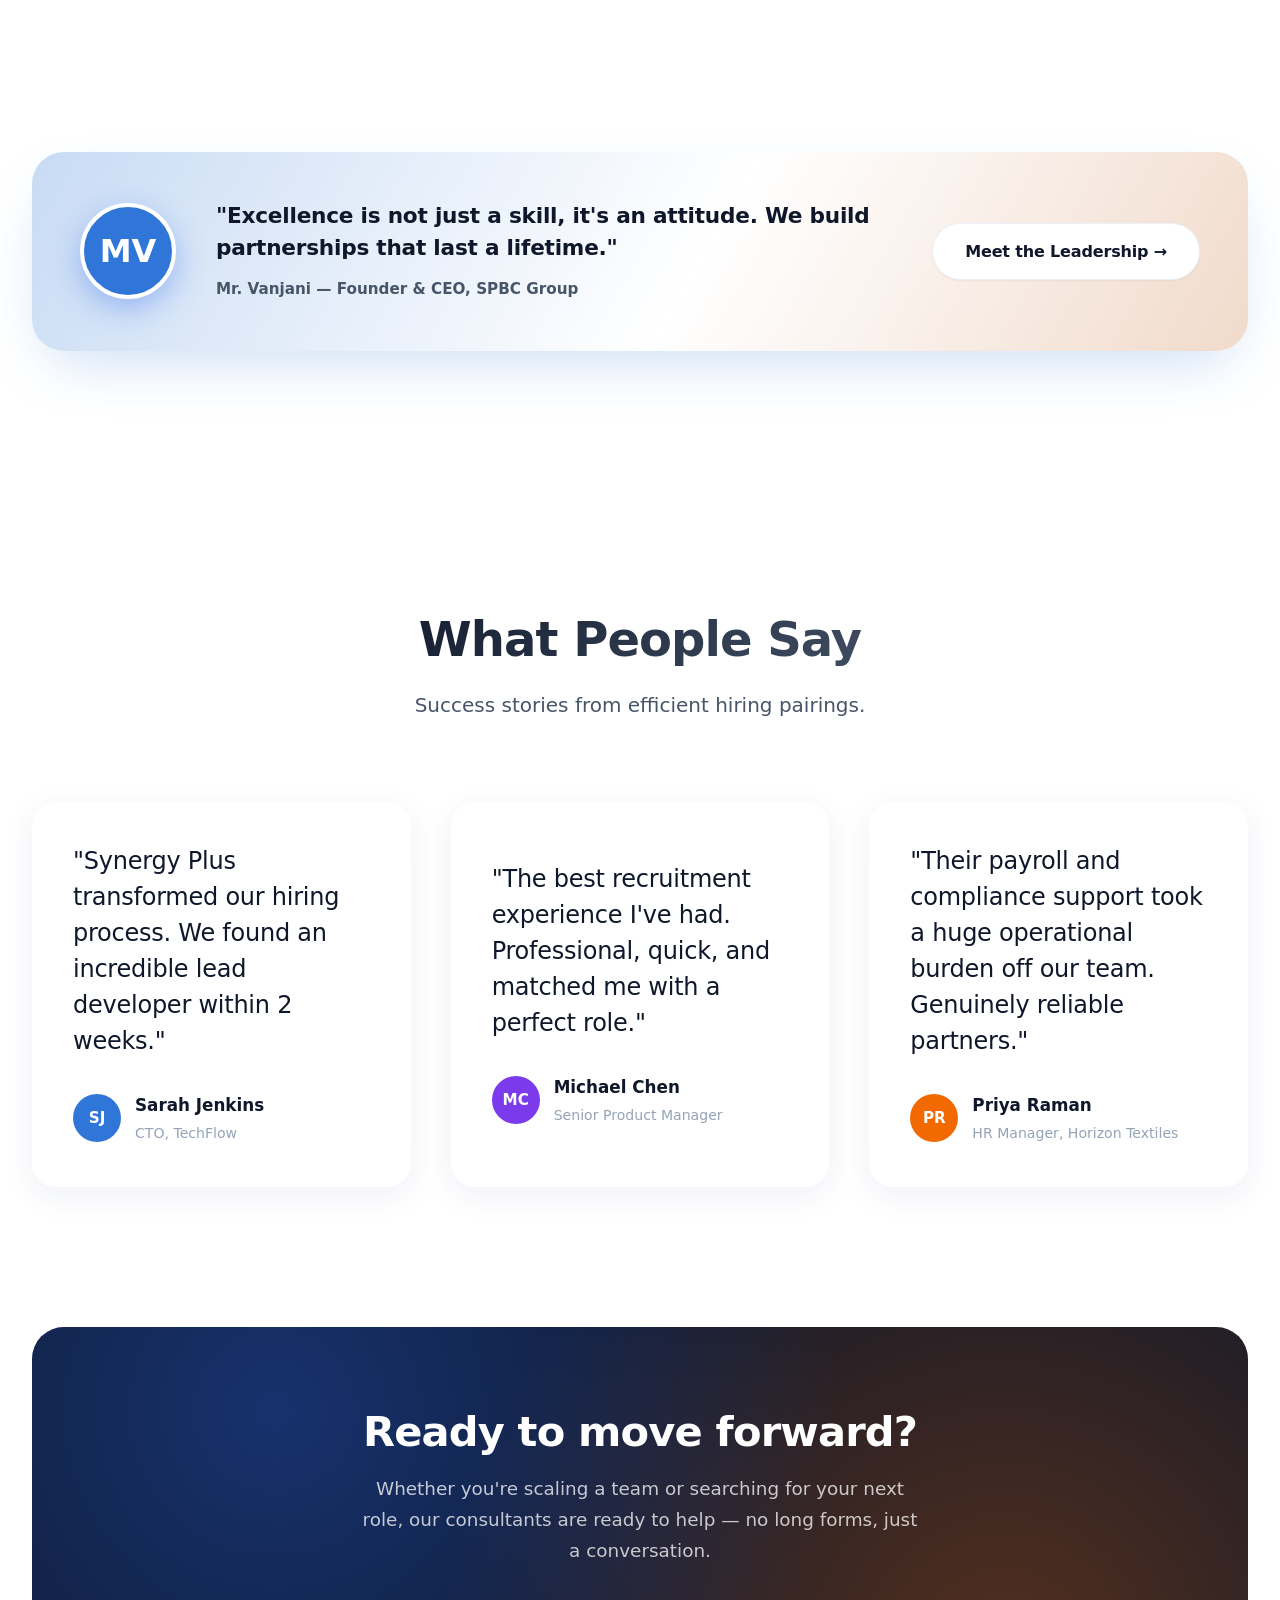
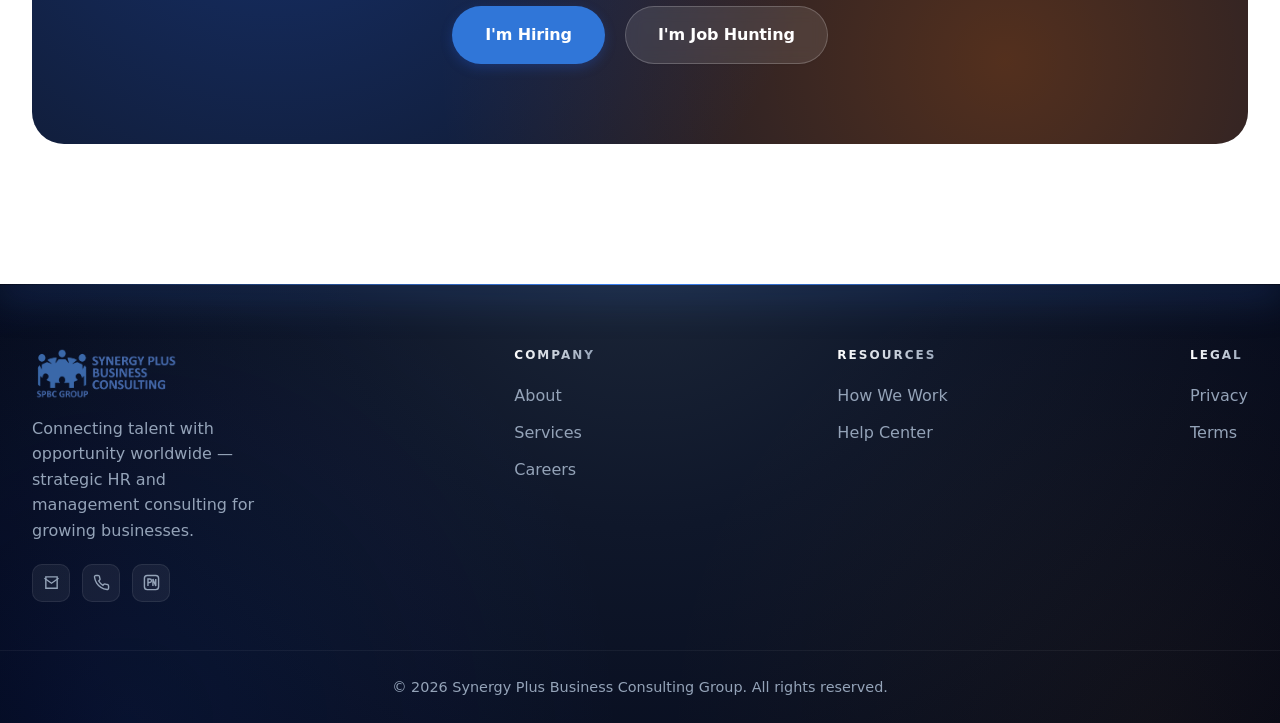
==== commit 5b3a6d2c: "changes" ====
--- a/index.html
+++ b/index.html
@@ -7,6 +7,7 @@
     <link rel="stylesheet" href="style.css">
 </head>
 <body>
+    <div class="theme-wash" id="themeWash" aria-hidden="true"></div>
     <div class="mesh-background">
 
         <div class="shape-orb orb-lg"></div>
@@ -33,7 +34,7 @@
     </nav>
 
 
-    <section id="home" class="hero-section">
+    <section id="home" class="hero-section" data-hero-interactive>
 
         <div class="hero-glow hero-glow--blue"></div>
         <div class="hero-glow hero-glow--amber"></div>
@@ -41,7 +42,29 @@
 
 
         <div class="hero-float hero-float--team">
-            <div class="decorative-sphere-filler"></div>
+            <svg class="hero-illustration" viewBox="0 0 200 200" width="170" height="170" fill="none">
+                <defs>
+                    <linearGradient id="nodeGradA" x1="0" y1="0" x2="1" y2="1">
+                        <stop offset="0%" stop-color="#3076d8"/>
+                        <stop offset="100%" stop-color="#7c3aed"/>
+                    </linearGradient>
+                    <linearGradient id="nodeGradB" x1="0" y1="0" x2="1" y2="1">
+                        <stop offset="0%" stop-color="#f26900"/>
+                        <stop offset="100%" stop-color="#fbbf24"/>
+                    </linearGradient>
+                </defs>
+                <g stroke="rgba(15,23,42,0.15)" stroke-width="1.5" stroke-dasharray="4 4">
+                    <line x1="100" y1="100" x2="40" y2="50"/>
+                    <line x1="100" y1="100" x2="165" y2="55"/>
+                    <line x1="100" y1="100" x2="35" y2="150"/>
+                    <line x1="100" y1="100" x2="160" y2="150"/>
+                </g>
+                <circle cx="100" cy="100" r="34" fill="url(#nodeGradA)"/>
+                <circle cx="40" cy="50" r="16" fill="url(#nodeGradB)"/>
+                <circle cx="165" cy="55" r="12" fill="#60a5fa"/>
+                <circle cx="35" cy="150" r="13" fill="#a78bfa"/>
+                <circle cx="160" cy="150" r="15" fill="url(#nodeGradA)"/>
+            </svg>
         </div>
 
         <div class="hero-float hero-float--stats">
@@ -73,21 +96,35 @@
 
         <div class="container">
             <div class="hero-content fade-in-up">
-                <h1>Agile Recruitment For<br>Today's World Of Work</h1>
-                <p>An all-encompassing remote hiring solution to help modern businesses grow with Strategic HR & Management Consulting.</p>
+                <div class="badge">SPBC Group · Since 2014 · 500+ Companies Served</div>
+                <div class="hero-copy-stack">
+                    <div class="hero-copy hero-copy--default is-active">
+                        <h1>Agile Recruitment For<br>Today's World Of Work</h1>
+                        <p>An all-encompassing remote hiring solution to help modern businesses grow with Strategic HR &amp; Management Consulting — from the first job post to the signed offer letter.</p>
+                    </div>
+                    <div class="hero-copy hero-copy--hire">
+                        <span class="hero-mode-badge hero-mode-badge--hire">For Employers</span>
+                        <h1>Build Your Dream Team,<br>Faster Than Ever</h1>
+                        <p>Tell us what great looks like. We'll screen, shortlist, and deliver vetted talent — with payroll, compliance, and onboarding handled end-to-end.</p>
+                    </div>
+                    <div class="hero-copy hero-copy--candidate">
+                        <span class="hero-mode-badge hero-mode-badge--candidate">For Job Seekers</span>
+                        <h1>Your Next Career<br>Move Starts Here</h1>
+                        <p>From resume to offer letter, we match your skills with roles at 500+ companies actively hiring — and we stay with you through every interview.</p>
+                    </div>
+                </div>
                 <div class="hero-toggle-frame">
-                    <a href="contact.html?type=employer" class="hero-toggle-btn active">
+                    <a href="contact.html?type=employer" class="hero-toggle-btn active" data-wash="hire">
                         <span>Start Hiring</span>
                         <svg width="20" height="20" viewBox="0 0 24 24" fill="none" stroke="currentColor" stroke-width="2" stroke-linecap="round" stroke-linejoin="round"><line x1="5" y1="12" x2="19" y2="12"></line><polyline points="12 5 19 12 12 19"></polyline></svg>
                     </a>
-                    <a href="contact.html?type=candidate" class="hero-toggle-btn">
+                    <a href="contact.html?type=candidate" class="hero-toggle-btn" data-wash="candidate">
                         <span>Find a Job</span>
                         <svg width="20" height="20" viewBox="0 0 24 24" fill="none" stroke="currentColor" stroke-width="2" stroke-linecap="round" stroke-linejoin="round"><circle cx="11" cy="11" r="8"></circle><line x1="21" y1="21" x2="16.65" y2="16.65"></line></svg>
                     </a>
                 </div>
             </div>
         </div>
-<!-- THIS REPO WILL BE DELETED SHORTLY -->
 
         <div class="hero-stats fade-in-up">
             <div class="hero-stat">
@@ -113,6 +150,7 @@
     </section>
 
     <section class="logos-section">
+        <p class="marquee-label">Trusted by fast-growing teams across India</p>
         <div class="marquee-content">
             <span>ZETWERK</span>
             <span>Amul</span>
@@ -131,13 +169,13 @@
 
     <section id="services" class="features-section">
         <div class="container">
-            <div class="section-header">
+            <div class="section-header reveal">
                 <h2>Our Services</h2>
-                <p>Comprehensive HR Solutions & Management Consulting.</p>
+                <p>Comprehensive HR Solutions &amp; Management Consulting — one partner, end to end. We handle the full lifecycle of your workforce so your leadership team can focus on the business, not the paperwork.</p>
             </div>
 
             <div class="bento-grid services-grid">
-                 <div class="bento-item item-large service-category-card">
+                 <div class="bento-item item-large service-category-card reveal">
                     <div class="card-header">
                         <div class="icon-box icon-primary">
                             <svg viewBox="0 0 24 24" fill="none" stroke="currentColor" stroke-width="2"><path d="M17 21v-2a4 4 0 0 0-4-4H5a4 4 0 0 0-4 4v2"></path><circle cx="9" cy="7" r="4"></circle><path d="M23 21v-2a4 4 0 0 0-3-3.87"></path><path d="M16 3.13a4 4 0 0 1 0 7.75"></path></svg>
@@ -184,7 +222,7 @@
                     </div>
                 </div>
 
-                <div class="bento-item item-large service-category-card management-card">
+                <div class="bento-item item-large service-category-card management-card reveal d1">
                     <div class="card-header">
                          <div class="icon-box icon-accent">
                             <svg viewBox="0 0 24 24" fill="none" stroke="currentColor" stroke-width="2"><polyline points="22 12 18 12 15 21 9 3 6 12 2 12"></polyline></svg>
@@ -234,67 +272,189 @@
         </div>
     </section>
 
-    <script src="script.js"></script>
+    <section id="why-us" class="why-section">
+        <div class="container">
+            <div class="section-header reveal">
+                <h2>Why Businesses &amp; Talent Choose Us</h2>
+                <p>Twelve years of hands-on HR and management consulting, distilled into a process that simply works.</p>
+            </div>
+            <div class="why-grid">
+                <div class="value-card reveal">
+                    <div class="value-icon">
+                        <svg viewBox="0 0 24 24" fill="none" stroke="currentColor" stroke-width="2" stroke-linecap="round" stroke-linejoin="round"><path d="M13 2 3 14h9l-1 8 10-12h-9l1-8z"></path></svg>
+                    </div>
+                    <h3>Speed Without Shortcuts</h3>
+                    <p>A pre-vetted talent network and structured screening gets you a shortlist in days, not months.</p>
+                </div>
+                <div class="value-card reveal d1">
+                    <div class="value-icon">
+                        <svg viewBox="0 0 24 24" fill="none" stroke="currentColor" stroke-width="2" stroke-linecap="round" stroke-linejoin="round"><path d="M12 22s8-4 8-10V5l-8-3-8 3v7c0 6 8 10 8 10z"></path></svg>
+                    </div>
+                    <h3>Compliance Built In</h3>
+                    <p>Payroll, statutory filings, and labour law adherence are handled in-house, so risk never lands on your desk.</p>
+                </div>
+                <div class="value-card reveal d2">
+                    <div class="value-icon">
+                        <svg viewBox="0 0 24 24" fill="none" stroke="currentColor" stroke-width="2" stroke-linecap="round" stroke-linejoin="round"><circle cx="12" cy="12" r="10"></circle><line x1="2" y1="12" x2="22" y2="12"></line><path d="M12 2a15.3 15.3 0 0 1 4 10 15.3 15.3 0 0 1-4 10 15.3 15.3 0 0 1-4-10 15.3 15.3 0 0 1 4-10z"></path></svg>
+                    </div>
+                    <h3>Pan-India &amp; Global Reach</h3>
+                    <p>Teams on the ground in Gurgaon and Dharuhera, with placements delivered across India, the UK, and Singapore.</p>
+                </div>
+                <div class="value-card reveal d3">
+                    <div class="value-icon">
+                        <svg viewBox="0 0 24 24" fill="none" stroke="currentColor" stroke-width="2" stroke-linecap="round" stroke-linejoin="round"><circle cx="12" cy="8" r="7"></circle><polyline points="8.21 13.89 7 23 12 20 17 23 15.79 13.88"></polyline></svg>
+                    </div>
+                    <h3>Partnership, Not Transactions</h3>
+                    <p>A dedicated account manager stays engaged long after the offer letter is signed — for employers and candidates alike.</p>
+                </div>
+            </div>
+        </div>
+    </section>
+
+    <section id="industries" class="industries-section">
+        <div class="container">
+            <div class="section-header reveal">
+                <h2>Industries We Serve</h2>
+                <p>Deep sector expertise across the industries driving India's economy.</p>
+            </div>
+            <div class="industries-grid">
+                <div class="industry-chip reveal">
+                    <div class="mini-icon-box"><svg class="mini-icon" viewBox="0 0 24 24" fill="none" stroke="currentColor" stroke-width="2"><path d="M12 20h9"></path><path d="M16.5 3.5a2.1 2.1 0 1 1 3 3L7 19l-4 1 1-4Z"></path></svg></div>
+                    <span>Manufacturing &amp; Engineering</span>
+                </div>
+                <div class="industry-chip reveal d1">
+                    <div class="mini-icon-box"><svg class="mini-icon" viewBox="0 0 24 24" fill="none" stroke="currentColor" stroke-width="2"><rect x="4" y="4" width="16" height="16" rx="2"></rect><rect x="9" y="9" width="6" height="6"></rect><line x1="9" y1="1" x2="9" y2="4"></line><line x1="15" y1="1" x2="15" y2="4"></line><line x1="9" y1="20" x2="9" y2="23"></line><line x1="15" y1="20" x2="15" y2="23"></line></svg></div>
+                    <span>IT &amp; Technology</span>
+                </div>
+                <div class="industry-chip reveal d2">
+                    <div class="mini-icon-box"><svg class="mini-icon" viewBox="0 0 24 24" fill="none" stroke="currentColor" stroke-width="2"><path d="M6 2 3 6v14a2 2 0 0 0 2 2h14a2 2 0 0 0 2-2V6l-3-4Z"></path><line x1="3" y1="6" x2="21" y2="6"></line><path d="M16 10a4 4 0 0 1-8 0"></path></svg></div>
+                    <span>FMCG &amp; Retail</span>
+                </div>
+                <div class="industry-chip reveal d3">
+                    <div class="mini-icon-box"><svg class="mini-icon" viewBox="0 0 24 24" fill="none" stroke="currentColor" stroke-width="2"><rect x="1" y="3" width="15" height="13"></rect><polygon points="16 8 20 8 23 11 23 16 16 16 16 8"></polygon><circle cx="5.5" cy="18.5" r="2.5"></circle><circle cx="18.5" cy="18.5" r="2.5"></circle></svg></div>
+                    <span>Logistics &amp; Supply Chain</span>
+                </div>
+                <div class="industry-chip reveal">
+                    <div class="mini-icon-box"><svg class="mini-icon" viewBox="0 0 24 24" fill="none" stroke="currentColor" stroke-width="2"><rect x="2" y="7" width="20" height="14" rx="2"></rect><path d="M16 21V5a2 2 0 0 0-2-2h-4a2 2 0 0 0-2 2v16"></path></svg></div>
+                    <span>BFSI</span>
+                </div>
+                <div class="industry-chip reveal d1">
+                    <div class="mini-icon-box"><svg class="mini-icon" viewBox="0 0 24 24" fill="none" stroke="currentColor" stroke-width="2"><path d="M22 12h-4l-3 9L9 3l-3 9H2"></path></svg></div>
+                    <span>Healthcare</span>
+                </div>
+                <div class="industry-chip reveal d2">
+                    <div class="mini-icon-box"><svg class="mini-icon" viewBox="0 0 24 24" fill="none" stroke="currentColor" stroke-width="2"><path d="M3 21h18"></path><path d="M5 21V5l7-3 7 3v16"></path><path d="M9 21v-4h6v4"></path></svg></div>
+                    <span>Infrastructure &amp; Real Estate</span>
+                </div>
+                <div class="industry-chip reveal d3">
+                    <div class="mini-icon-box"><svg class="mini-icon" viewBox="0 0 24 24" fill="none" stroke="currentColor" stroke-width="2"><circle cx="7" cy="17" r="2"></circle><circle cx="17" cy="17" r="2"></circle><path d="M5 17H3v-6l2-5h9l4 5h1a2 2 0 0 1 2 2v4h-2"></path><path d="M9 17h6"></path></svg></div>
+                    <span>Automotive</span>
+                </div>
+            </div>
+        </div>
+    </section>
 
     <section id="process" class="process-section">
         <div class="container">
-            <div class="section-header">
+            <div class="section-header reveal">
                 <h2>How It Works</h2>
                 <p>Simple steps to find your next great opportunity.</p>
             </div>
             <div class="process-steps">
-                <div class="step-card">
+                <div class="step-card reveal">
                     <div class="step-number">01</div>
                     <div class="step-content">
                         <h3>Create Profile</h3>
                         <p>Sign up and tell us about your skills and experience.</p>
                     </div>
                 </div>
-                <div class="step-card">
+                <div class="step-card reveal d1">
                     <div class="step-number">02</div>
                     <div class="step-content">
                         <h3>Get Matched</h3>
-                        <p>Our AI matches you with top global companies.</p>
-                    </div>
-                </div>
-                <div class="step-card">
+                        <p>Our consultants match you with vetted, relevant opportunities.</p>
+                    </div>
+                </div>
+                <div class="step-card reveal d2">
                     <div class="step-number">03</div>
                     <div class="step-content">
                         <h3>Interview</h3>
                         <p>Connect directly with employers and show your talent.</p>
                     </div>
                 </div>
-                <div class="step-card">
+                <div class="step-card reveal d3">
                     <div class="step-number">04</div>
                     <div class="step-content">
                         <h3>Get Hired</h3>
-                        <p>Secure your dream remote job and start working.</p>
-                    </div>
-                </div>
+                        <p>Secure your dream role and start working — we stay on for onboarding.</p>
+                    </div>
+                </div>
+            </div>
+        </div>
+    </section>
+
+    <section class="leadership-teaser">
+        <div class="container">
+            <div class="leadership-card reveal">
+                <div class="leadership-avatar">MV</div>
+                <div>
+                    <blockquote>"Excellence is not just a skill, it's an attitude. We build partnerships that last a lifetime."</blockquote>
+                    <cite>Mr. Vanjani — Founder &amp; CEO, SPBC Group</cite>
+                </div>
+                <a href="founder.html" class="btn btn-secondary">Meet the Leadership →</a>
             </div>
         </div>
     </section>
 
     <section id="testimonials" class="testimonials-section">
         <div class="container">
-            <div class="section-header">
+            <div class="section-header reveal">
                 <h2>What People Say</h2>
                 <p>Success stories from efficient hiring pairings.</p>
             </div>
             <div class="testimonial-grid">
-                <div class="testimonial-card">
+                <div class="testimonial-card reveal">
                     <p>"Synergy Plus transformed our hiring process. We found an incredible lead developer within 2 weeks."</p>
-                    <div class="user-info">
-                        <strong>Sarah Jenkins</strong>
-                        <span>CTO, TechFlow</span>
-                    </div>
-                </div>
-                <div class="testimonial-card">
+                    <div class="user-info-row">
+                        <div class="testimonial-avatar" style="background: var(--primary);">SJ</div>
+                        <div class="user-info-text">
+                            <strong>Sarah Jenkins</strong>
+                            <span>CTO, TechFlow</span>
+                        </div>
+                    </div>
+                </div>
+                <div class="testimonial-card reveal d1">
                     <p>"The best recruitment experience I've had. Professional, quick, and matched me with a perfect role."</p>
-                    <div class="user-info">
-                        <strong>Michael Chen</strong>
-                        <span>Senior Product Manager</span>
-                    </div>
+                    <div class="user-info-row">
+                        <div class="testimonial-avatar" style="background: #7c3aed;">MC</div>
+                        <div class="user-info-text">
+                            <strong>Michael Chen</strong>
+                            <span>Senior Product Manager</span>
+                        </div>
+                    </div>
+                </div>
+                <div class="testimonial-card reveal d2">
+                    <p>"Their payroll and compliance support took a huge operational burden off our team. Genuinely reliable partners."</p>
+                    <div class="user-info-row">
+                        <div class="testimonial-avatar" style="background: var(--accent);">PR</div>
+                        <div class="user-info-text">
+                            <strong>Priya Raman</strong>
+                            <span>HR Manager, Horizon Textiles</span>
+                        </div>
+                    </div>
+                </div>
+            </div>
+        </div>
+    </section>
+
+    <section class="cta-banner">
+        <div class="container">
+            <div class="cta-banner-inner reveal-scale">
+                <h2>Ready to move forward?</h2>
+                <p>Whether you're scaling a team or searching for your next role, our consultants are ready to help — no long forms, just a conversation.</p>
+                <div class="cta-banner-buttons">
+                    <a href="contact.html?type=employer" class="btn btn-primary" data-wash="hire">I'm Hiring</a>
+                    <a href="contact.html?type=candidate" class="btn btn-secondary" data-wash="candidate">I'm Job Hunting</a>
                 </div>
             </div>
         </div>
@@ -307,21 +467,26 @@
                 <a href="#home" class="logo-container">
                     <img src="Assets/logo.png" alt="Synergy Plus Business Consulting" class="logo-img">
                 </a>
-                <p>Connecting talent with opportunity worldwide.</p>
+                <p>Connecting talent with opportunity worldwide — strategic HR and management consulting for growing businesses.</p>
+                <div class="footer-social">
+                    <a href="mailto:mdvanjani@udyogservice.in" aria-label="Email us"><svg viewBox="0 0 24 24" fill="none" stroke="currentColor" stroke-width="2"><path d="M4 4h16v16H4z"></path><path d="m22 6-10 7L2 6"></path></svg></a>
+                    <a href="tel:+919810057943" aria-label="Call us"><svg viewBox="0 0 24 24" fill="none" stroke="currentColor" stroke-width="2"><path d="M22 16.92v3a2 2 0 0 1-2.18 2 19.79 19.79 0 0 1-8.63-3.07 19.5 19.5 0 0 1-6-6 19.79 19.79 0 0 1-3.07-8.67A2 2 0 0 1 4.11 2h3a2 2 0 0 1 2 1.72c.127.96.361 1.903.7 2.81a2 2 0 0 1-.45 2.11L8.09 9.91a16 16 0 0 0 6 6l1.27-1.27a2 2 0 0 1 2.11-.45c.907.339 1.85.573 2.81.7A2 2 0 0 1 22 16.92z"></path></svg></a>
+                    <a href="https://udyoghrsolutions.in" target="_blank" rel="noopener" aria-label="Visit Udyog HR Solutions"><svg viewBox="0 0 24 24" fill="none" stroke="currentColor" stroke-width="2"><rect x="2" y="2" width="20" height="20" rx="4"></rect><path d="M7 17V7h2.5a2.5 2.5 0 0 1 0 5H7"></path><path d="M14 17V7l4 10V7"></path></svg></a>
+                </div>
             </div>
             <div class="footer-col">
                 <h4>Company</h4>
                 <ul>
                     <li><a href="founder.html">About</a></li>
-                    <li><a href="#">Careers</a></li>
-                    <li><a href="#">Press</a></li>
+                    <li><a href="services.html">Services</a></li>
+                    <li><a href="contact.html">Careers</a></li>
                 </ul>
             </div>
             <div class="footer-col">
                 <h4>Resources</h4>
                 <ul>
-                    <li><a href="#">Guides</a></li>
-                    <li><a href="#">Help Center</a></li>
+                    <li><a href="index.html#why-us">How We Work</a></li>
+                    <li><a href="contact.html">Help Center</a></li>
                 </ul>
             </div>
             <div class="footer-col">
@@ -336,6 +501,8 @@
             <p>&copy; 2026 Synergy Plus Business Consulting Group. <span class="footer-rights">All rights reserved.</span></p>
         </div>
     </footer>
+
+    <script src="script.js"></script>
 </body>
 </html>
 
--- a/style.css
+++ b/style.css
@@ -1,13 +1,16 @@
 ﻿:root {
 
-    --primary: #2563eb;
-    --primary-dark: #1e40af;
-    --primary-soft: rgba(37, 99, 235, 0.08);
-
-    --accent: #f59e0b;
-    --accent-glow: rgba(245, 158, 11, 0.3);
-
-    --bg-main: #f8fafc;
+    --primary: #3076d8;
+    --primary-dark: #225cae;
+    --primary-soft: rgba(48, 118, 216, 0.1);
+
+    --accent: #f26900;
+    --accent-glow: rgba(242, 105, 0, 0.3);
+    --accent-light: rgba(242, 105, 0, 0.1);
+    --brand-blush: #f1dacb;
+    --brand-sky: #c8dbf4;
+
+    --bg-main: #fbf8f6;
     --bg-card: rgba(255, 255, 255, 0.8);
     --bg-card-hover: rgba(255, 255, 255, 0.95);
 
@@ -1434,6 +1437,33 @@
         inset 0 0 0 1px rgba(255,255,255,0.8);
 }
 
+.brand-accent { color: var(--primary); }
+.brand-story-panel { min-height: 450px; padding: 48px; border-radius: 32px; background: linear-gradient(145deg, var(--brand-sky), #fff 62%, var(--brand-blush)); display: flex; flex-direction: column; justify-content: center; box-shadow: 0 24px 60px -20px rgba(48,118,216,.28); position: relative; overflow: hidden; }
+.brand-story-panel::after { content: ''; position: absolute; width: 180px; height: 180px; right: -50px; top: -50px; border-radius: 50%; background: var(--accent); opacity: .9; }
+.brand-story-logo { width: min(100%, 400px); background: white; padding: 16px; border-radius: 12px; position: relative; z-index: 1; }
+.brand-story-kicker { max-width: 330px; margin-top: 36px; font-size: 1.3rem; font-weight: 700; line-height: 1.35; position: relative; z-index: 1; }
+.brand-story-lines { display: flex; flex-wrap: wrap; gap: 10px; margin-top: 24px; position: relative; z-index: 1; }
+.brand-story-lines span, .corporate-service-list span { padding: 8px 12px; background: rgba(255,255,255,.7); border-radius: 999px; font-size: .82rem; font-weight: 700; color: var(--primary-dark); }
+.portrait-initials { width: 96px; height: 96px; display: grid; place-items: center; border-radius: 50%; background: var(--primary); color: white; font-size: 2rem; font-weight: 800; margin-bottom: 18px; }
+.office-section { padding: 30px 0 130px; }
+.office-grid { display: grid; grid-template-columns: repeat(2, 1fr); gap: 24px; }
+.office-card { padding: 34px; border-radius: 24px; background: white; border: 1px solid var(--border-card); box-shadow: var(--shadow-card); display: flex; flex-direction: column; gap: 10px; }
+.office-card--accent { background: var(--text-heading); color: white; }
+.office-card h3 { font-size: 1.25rem; margin: 4px 0 8px; }
+.office-card--accent h3 { color: white; }
+.office-card p { color: var(--text-body); }
+.office-card--accent p, .office-card--accent .office-meta { color: rgba(255,255,255,.72); }
+.office-card a { color: var(--primary); font-weight: 600; }
+.office-label, .office-meta { font-size: .78rem; text-transform: uppercase; letter-spacing: .08em; font-weight: 800; color: var(--accent); }
+.corporate-services-block { border-top: 1px solid var(--border-card); padding-top: 100px; }
+.icon-corporate { background: var(--brand-blush); color: var(--accent); }
+.corporate-service-list { display: flex; flex-wrap: wrap; gap: 12px; max-width: 900px; }
+.corporate-service-list span { padding: 14px 18px; background: var(--brand-blush); color: var(--text-heading); }
+.contact-details-grid { display: grid; grid-template-columns: repeat(3, 1fr); gap: 16px; margin-top: 32px; }
+.contact-detail { padding: 24px; border-top: 3px solid var(--accent); background: white; border-radius: 4px 4px 16px 16px; box-shadow: var(--shadow-card); display: flex; flex-direction: column; gap: 6px; }
+.contact-detail span { color: var(--accent); font-size: .78rem; text-transform: uppercase; letter-spacing: .08em; font-weight: 800; }
+.contact-detail a { color: var(--primary-dark); font-size: .92rem; }
+
 .profile-section { padding: 80px 0 140px; background: transparent; }
 
 .profile-layout {
@@ -1588,7 +1618,8 @@
 
 .mesh-background {
     background: transparent;
-    overflow: visible;
+    width: 100%;
+    overflow: hidden;
 }
 
 
@@ -1822,5 +1853,374 @@
         width: 100%;
         padding: 16px;
     }
-}
-
+
+    .office-grid, .contact-details-grid { grid-template-columns: 1fr; }
+    .brand-story-panel { min-height: 360px; padding: 28px; }
+    .brand-story-logo { padding: 10px; }
+    .corporate-services-block { padding-top: 64px; }
+    .orb-md { right: 6px; }
+}
+
+
+/* =====================================================================
+   PREMIUM REDESIGN ADDITIONS
+   ===================================================================== */
+
+/* ---- Scroll reveal ---- */
+.reveal {
+    opacity: 0;
+    transform: translateY(32px);
+    transition: opacity .8s cubic-bezier(.16,1,.3,1), transform .8s cubic-bezier(.16,1,.3,1);
+}
+.reveal.is-visible { opacity: 1; transform: translateY(0); }
+.reveal-scale {
+    opacity: 0;
+    transform: scale(.94);
+    transition: opacity .7s ease, transform .7s cubic-bezier(.16,1,.3,1);
+}
+.reveal-scale.is-visible { opacity: 1; transform: scale(1); }
+.reveal.d1 { transition-delay: .08s; }
+.reveal.d2 { transition-delay: .16s; }
+.reveal.d3 { transition-delay: .24s; }
+.reveal.d4 { transition-delay: .32s; }
+
+/* ---- Navbar scrolled state ---- */
+.navbar.scrolled {
+    top: 14px;
+    box-shadow: 0 10px 30px rgba(15, 23, 42, 0.12);
+}
+
+/* ---- Hover illusion: full-viewport theme wash ---- */
+.theme-wash {
+    position: fixed;
+    inset: 0;
+    z-index: 3;
+    pointer-events: none;
+    opacity: 0;
+    mix-blend-mode: soft-light;
+    transition: opacity .9s cubic-bezier(.16,1,.3,1);
+}
+.theme-wash.mode-hire {
+    opacity: 1;
+    background:
+        radial-gradient(circle at 12% 10%, rgba(37, 99, 235, .6), transparent 55%),
+        radial-gradient(circle at 88% 90%, rgba(30, 64, 175, .5), transparent 55%),
+        radial-gradient(circle at 50% 50%, rgba(96, 165, 250, .3), transparent 70%);
+}
+.theme-wash.mode-candidate {
+    opacity: 1;
+    background:
+        radial-gradient(circle at 12% 10%, rgba(242, 105, 0, .55), transparent 55%),
+        radial-gradient(circle at 88% 90%, rgba(245, 158, 11, .45), transparent 55%),
+        radial-gradient(circle at 50% 50%, rgba(251, 191, 36, .3), transparent 70%);
+}
+
+/* Glow ring on any element that drives the wash */
+[data-wash] { position: relative; }
+[data-wash]::after {
+    content: '';
+    position: absolute;
+    inset: -1px;
+    border-radius: inherit;
+    opacity: 0;
+    transition: opacity .4s ease;
+    pointer-events: none;
+}
+[data-wash="hire"]:hover::after, [data-wash="hire"]:focus-visible::after {
+    opacity: 1;
+    box-shadow: 0 0 0 1px rgba(37,99,235,.5), 0 10px 28px rgba(37,99,235,.3);
+}
+[data-wash="candidate"]:hover::after, [data-wash="candidate"]:focus-visible::after {
+    opacity: 1;
+    box-shadow: 0 0 0 1px rgba(242,105,0,.5), 0 10px 28px rgba(242,105,0,.3);
+}
+
+/* ---- Hero copy crossfade stack ---- */
+.hero-copy-stack { display: grid; }
+.hero-copy {
+    grid-area: 1 / 1;
+    opacity: 0;
+    transform: translateY(14px);
+    transition: opacity .5s cubic-bezier(.16,1,.3,1), transform .5s cubic-bezier(.16,1,.3,1);
+    pointer-events: none;
+}
+.hero-copy.is-active { opacity: 1; transform: none; pointer-events: auto; }
+
+.hero-mode-badge {
+    display: inline-flex;
+    align-items: center;
+    gap: 8px;
+    padding: 6px 18px;
+    border-radius: 100px;
+    font-size: .76rem;
+    font-weight: 800;
+    text-transform: uppercase;
+    letter-spacing: .08em;
+    margin-bottom: 20px;
+}
+.hero-mode-badge--hire { background: rgba(37,99,235,.12); color: var(--primary-dark); }
+.hero-mode-badge--candidate { background: rgba(242,105,0,.12); color: #b45309; }
+
+/* ---- Hero network illustration ---- */
+.hero-illustration { display: block; }
+.hero-illustration circle:first-of-type { filter: drop-shadow(0 10px 20px rgba(37,99,235,.35)); }
+
+/* ---- Marquee label ---- */
+.marquee-label {
+    text-align: center;
+    font-size: .8rem;
+    font-weight: 800;
+    text-transform: uppercase;
+    letter-spacing: .12em;
+    color: var(--text-muted);
+    margin-bottom: 28px;
+}
+
+/* ---- Why Us section ---- */
+.why-section { padding: 140px 0; position: relative; }
+.why-grid {
+    display: grid;
+    grid-template-columns: repeat(4, 1fr);
+    gap: 28px;
+    margin-top: 20px;
+}
+.value-card {
+    background: var(--bg-card);
+    backdrop-filter: var(--glass-blur);
+    -webkit-backdrop-filter: var(--glass-blur);
+    border: 1px solid var(--border-card);
+    border-radius: var(--radius-lg);
+    padding: 36px 28px;
+    transition: var(--transition-smooth);
+    position: relative;
+    overflow: hidden;
+}
+.value-card:hover {
+    transform: translateY(-8px);
+    box-shadow: var(--shadow-float);
+    background: var(--bg-card-hover);
+    border-color: rgba(37, 99, 235, 0.2);
+}
+.value-icon {
+    width: 56px; height: 56px;
+    border-radius: 16px;
+    display: flex; align-items: center; justify-content: center;
+    margin-bottom: 22px;
+    background: var(--primary-soft);
+    color: var(--primary);
+    transition: var(--transition-smooth);
+}
+.value-icon svg { width: 26px; height: 26px; }
+.value-card:nth-child(2) .value-icon { background: rgba(242, 105, 0, .1); color: var(--accent); }
+.value-card:nth-child(3) .value-icon { background: rgba(124, 58, 237, .1); color: #7c3aed; }
+.value-card:nth-child(4) .value-icon { background: rgba(16, 185, 129, .1); color: #10b981; }
+.value-card h3 { font-size: 1.25rem; margin-bottom: 10px; }
+.value-card p { color: var(--text-body); font-size: .98rem; }
+
+@media (max-width: 900px) { .why-grid { grid-template-columns: repeat(2, 1fr); } }
+@media (max-width: 600px) { .why-grid { grid-template-columns: 1fr; } }
+
+/* ---- Industries section ---- */
+.industries-section { padding: 100px 0; background: white; border-top: 1px solid var(--border-card); border-bottom: 1px solid var(--border-card); }
+.industries-grid {
+    display: grid;
+    grid-template-columns: repeat(4, 1fr);
+    gap: 20px;
+    margin-top: 20px;
+}
+.industry-chip {
+    display: flex;
+    align-items: center;
+    gap: 14px;
+    padding: 20px 22px;
+    border-radius: 16px;
+    background: var(--bg-main);
+    border: 1px solid var(--border-card);
+    transition: var(--transition-smooth);
+}
+.industry-chip:hover {
+    background: white;
+    border-color: var(--primary);
+    transform: translateX(4px);
+    box-shadow: var(--shadow-card);
+}
+.industry-chip .mini-icon-box { background: white; box-shadow: var(--shadow-sm); }
+.industry-chip span { font-weight: 700; font-size: .95rem; color: var(--text-heading); }
+
+@media (max-width: 900px) { .industries-grid { grid-template-columns: repeat(2, 1fr); } }
+@media (max-width: 600px) { .industries-grid { grid-template-columns: 1fr; } }
+
+/* ---- Leadership teaser ---- */
+.leadership-teaser { padding: 20px 0 120px; }
+.leadership-card {
+    display: grid;
+    grid-template-columns: auto 1fr auto;
+    align-items: center;
+    gap: 40px;
+    background: linear-gradient(120deg, var(--brand-sky), white 55%, var(--brand-blush));
+    border-radius: 32px;
+    padding: 48px;
+    box-shadow: 0 24px 60px -20px rgba(48,118,216,.28);
+    position: relative;
+    overflow: hidden;
+}
+.leadership-avatar {
+    width: 96px; height: 96px;
+    border-radius: 50%;
+    background: var(--primary);
+    color: white;
+    display: flex; align-items: center; justify-content: center;
+    font-size: 2rem; font-weight: 800;
+    flex-shrink: 0;
+    box-shadow: 0 10px 30px rgba(37,99,235,.35);
+    border: 4px solid white;
+    font-family: var(--font-heading);
+}
+.leadership-card blockquote {
+    font-size: 1.35rem;
+    font-weight: 600;
+    color: var(--text-heading);
+    line-height: 1.5;
+    margin-bottom: 10px;
+    letter-spacing: -0.01em;
+}
+.leadership-card cite { font-style: normal; color: var(--text-body); font-weight: 600; font-size: .95rem; }
+.leadership-card .btn { white-space: nowrap; }
+
+@media (max-width: 900px) {
+    .leadership-card { grid-template-columns: 1fr; text-align: center; padding: 36px; }
+    .leadership-avatar { margin: 0 auto; }
+}
+
+/* ---- Testimonial avatars ---- */
+.user-info-row { display: flex; align-items: center; gap: 14px; }
+.testimonial-avatar {
+    width: 48px; height: 48px;
+    border-radius: 50%;
+    display: flex; align-items: center; justify-content: center;
+    font-weight: 800;
+    color: white;
+    font-size: .95rem;
+    flex-shrink: 0;
+    font-family: var(--font-heading);
+}
+.user-info-text { display: flex; flex-direction: column; gap: 2px; text-align: left; }
+.user-info-text strong { color: var(--text-heading); font-weight: 700; font-size: 1.05rem; }
+.user-info-text span { color: var(--text-muted); font-size: .88rem; font-weight: 500; }
+.testimonial-grid { grid-template-columns: repeat(3, 1fr) !important; }
+@media (max-width: 900px) { .testimonial-grid { grid-template-columns: 1fr !important; } }
+
+/* ---- CTA banner ---- */
+.cta-banner { padding: 0 0 140px; }
+.cta-banner-inner {
+    position: relative;
+    border-radius: 32px;
+    overflow: hidden;
+    background: var(--text-heading);
+    padding: 80px 48px;
+    text-align: center;
+    isolation: isolate;
+}
+.cta-banner-inner::before {
+    content: '';
+    position: absolute; inset: 0;
+    background:
+        radial-gradient(circle at 20% 20%, rgba(37,99,235,.35), transparent 55%),
+        radial-gradient(circle at 80% 80%, rgba(242,105,0,.3), transparent 55%);
+    z-index: 0;
+}
+.cta-banner-inner > * { position: relative; z-index: 1; }
+.cta-banner-inner h2 { color: white; font-size: 2.6rem; margin-bottom: 16px; }
+.cta-banner-inner p { color: rgba(255,255,255,.75); font-size: 1.15rem; margin-bottom: 40px; max-width: 560px; margin-left: auto; margin-right: auto; }
+.cta-banner-buttons { display: flex; justify-content: center; gap: 20px; flex-wrap: wrap; }
+.cta-banner-buttons .btn-secondary { background: rgba(255,255,255,.1); color: white; border-color: rgba(255,255,255,.2); backdrop-filter: blur(8px); }
+.cta-banner-buttons .btn-secondary:hover { background: rgba(255,255,255,.18); color: white; border-color: rgba(255,255,255,.4); }
+
+@media (max-width: 600px) {
+    .cta-banner-inner { padding: 48px 24px; }
+    .cta-banner-inner h2 { font-size: 2rem; }
+}
+
+/* ---- FAQ accordion ---- */
+.faq-section { padding: 40px 0 140px; }
+.faq-list { max-width: 800px; margin: 40px auto 0; display: flex; flex-direction: column; gap: 16px; }
+.faq-item {
+    background: var(--bg-card);
+    backdrop-filter: var(--glass-blur);
+    -webkit-backdrop-filter: var(--glass-blur);
+    border: 1px solid var(--border-card);
+    border-radius: var(--radius-md);
+    overflow: hidden;
+    transition: var(--transition-smooth);
+}
+.faq-item[open] { border-color: var(--primary); box-shadow: var(--shadow-card); }
+.faq-item summary {
+    cursor: pointer;
+    padding: 24px 30px;
+    font-weight: 700;
+    font-size: 1.05rem;
+    color: var(--text-heading);
+    list-style: none;
+    display: flex;
+    justify-content: space-between;
+    align-items: center;
+    gap: 20px;
+}
+.faq-item summary::-webkit-details-marker { display: none; }
+.faq-item summary::after {
+    content: '+';
+    font-size: 1.6rem;
+    font-weight: 400;
+    color: var(--primary);
+    transition: transform .3s ease;
+    flex-shrink: 0;
+}
+.faq-item[open] summary::after { transform: rotate(45deg); }
+.faq-item p { padding: 0 30px 26px; color: var(--text-body); line-height: 1.7; }
+
+/* ---- Trust row (contact page) ---- */
+.trust-row {
+    display: flex;
+    justify-content: center;
+    gap: 40px;
+    flex-wrap: wrap;
+    margin: 0 auto 48px;
+    max-width: 700px;
+}
+.trust-item { display: flex; align-items: center; gap: 10px; color: var(--text-body); font-weight: 600; font-size: .92rem; }
+.trust-item svg { color: var(--primary); width: 20px; height: 20px; flex-shrink: 0; }
+
+/* ---- Footer social icons ---- */
+.footer-social { display: flex; gap: 12px; margin-top: 20px; }
+.footer-social a {
+    width: 38px; height: 38px;
+    border-radius: 10px;
+    background: rgba(255,255,255,0.06);
+    border: 1px solid rgba(255,255,255,0.08);
+    display: flex; align-items: center; justify-content: center;
+    color: #94a3b8;
+    transition: var(--transition-smooth);
+}
+.footer-social a:hover { background: var(--primary); border-color: var(--primary); color: white; transform: translateY(-3px); }
+.footer-social svg { width: 17px; height: 17px; }
+
+/* ---- Button shine sweep ---- */
+.btn-primary, .btn-hero {
+    position: relative;
+    overflow: hidden;
+}
+.btn-primary::before, .btn-hero::before {
+    content: '';
+    position: absolute;
+    top: 0; left: -75%;
+    width: 50%; height: 100%;
+    background: linear-gradient(120deg, transparent, rgba(255,255,255,.35), transparent);
+    transform: skewX(-20deg);
+    transition: left .7s ease;
+}
+.btn-primary:hover::before, .btn-hero:hover::before { left: 125%; }
+
+@media (max-width: 900px) {
+    .leadership-teaser { padding: 0 0 80px; }
+}
+
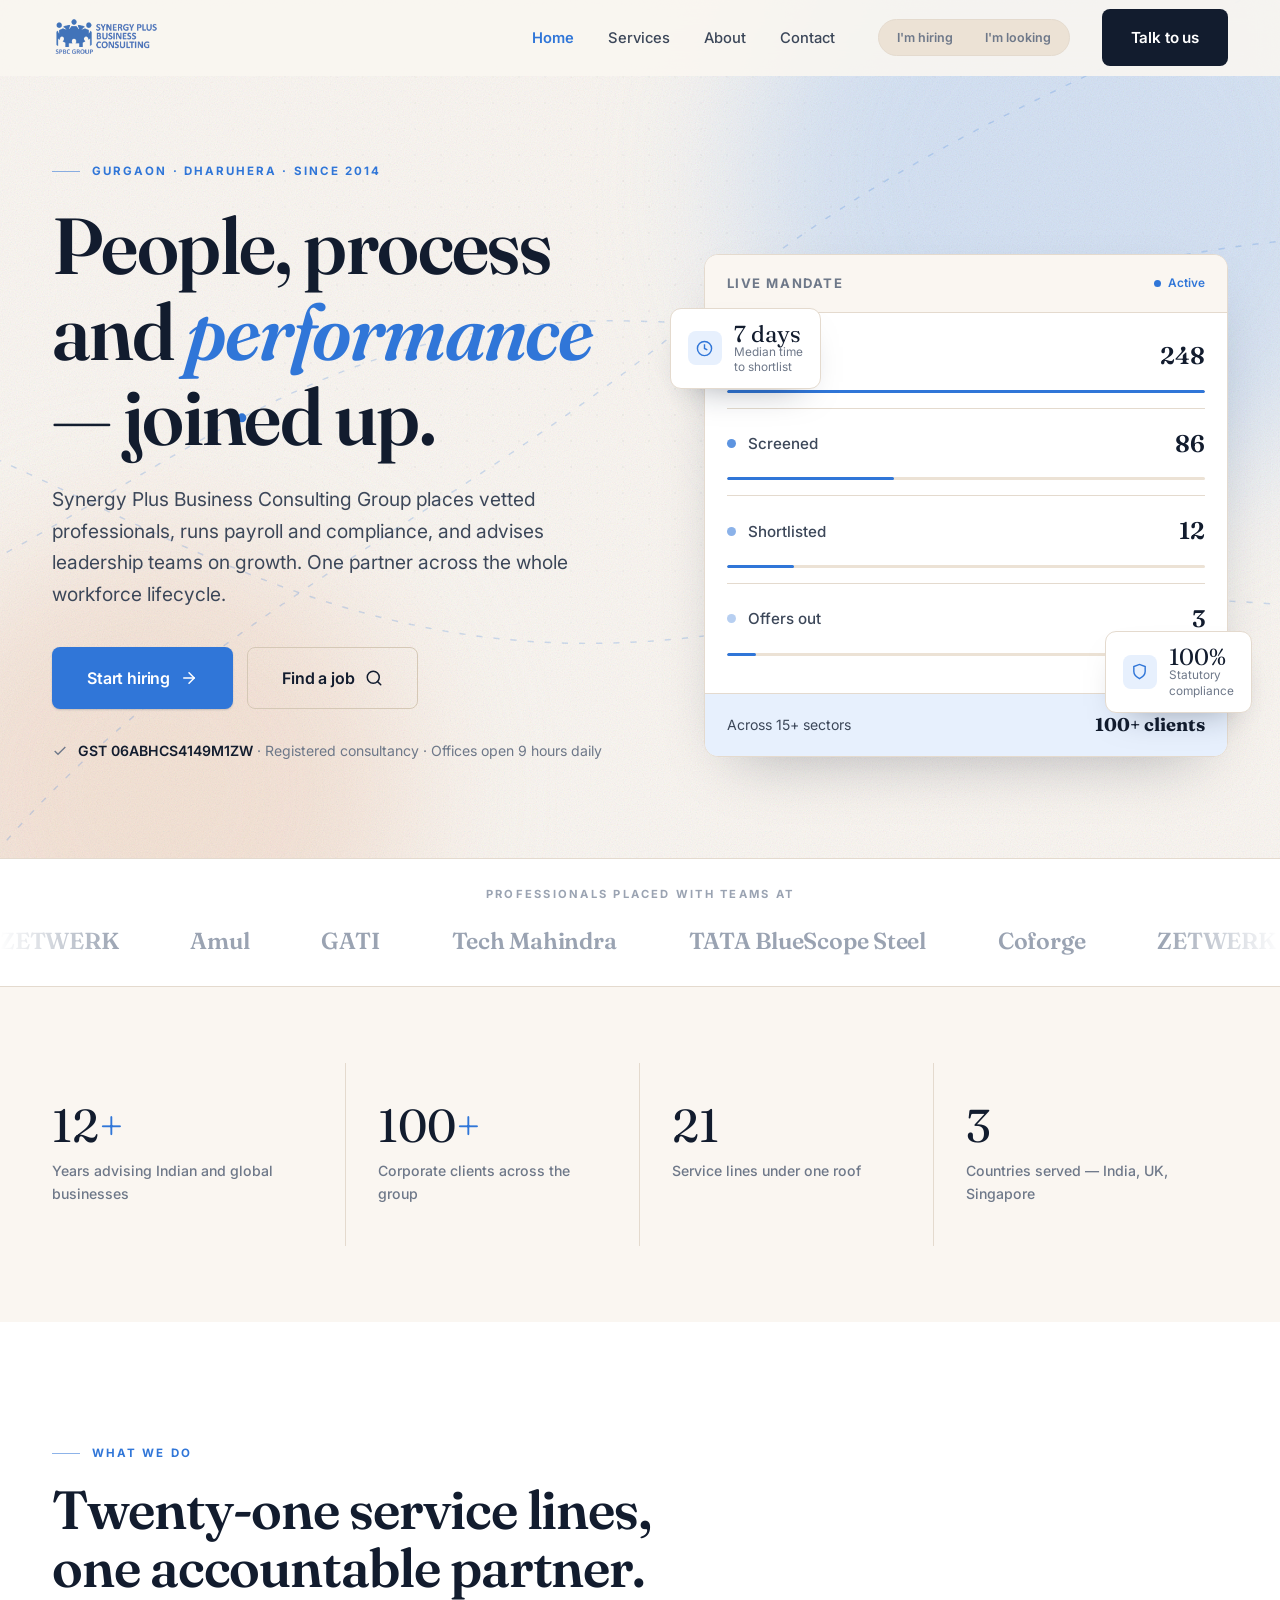
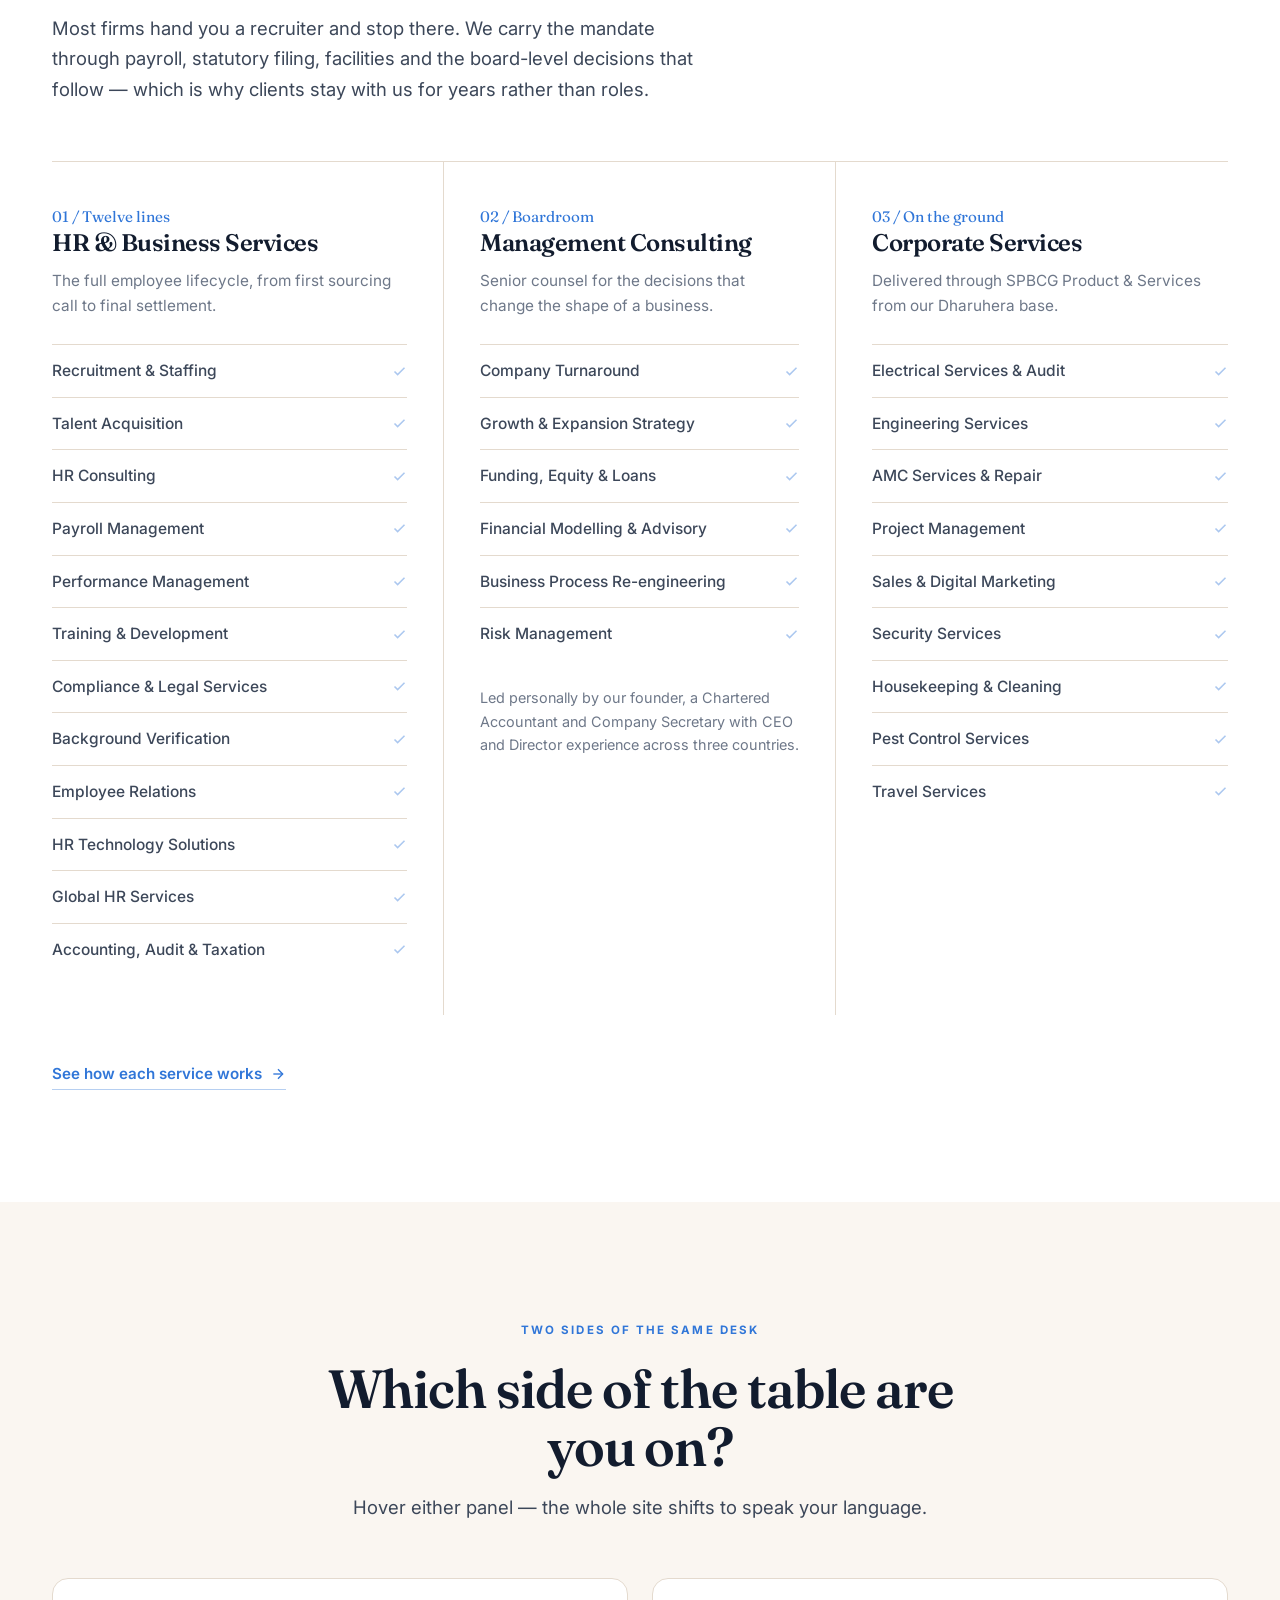
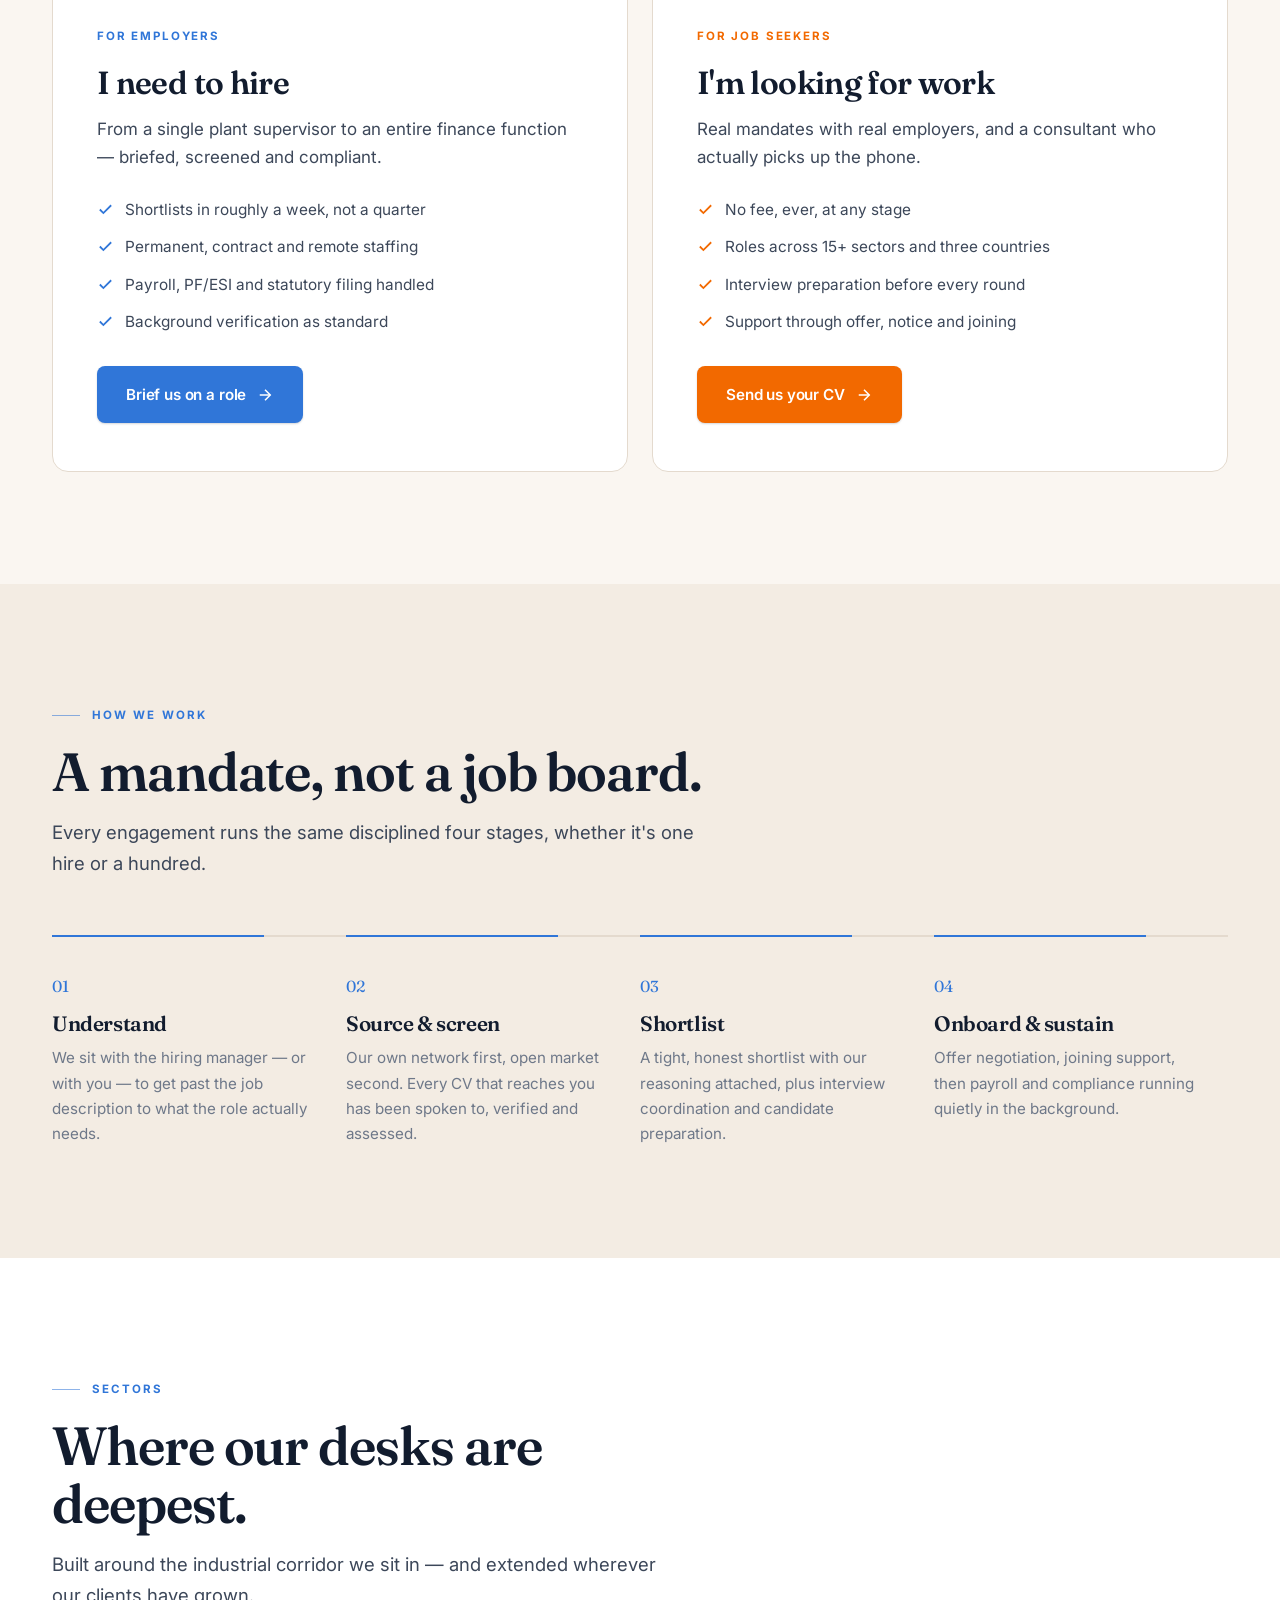
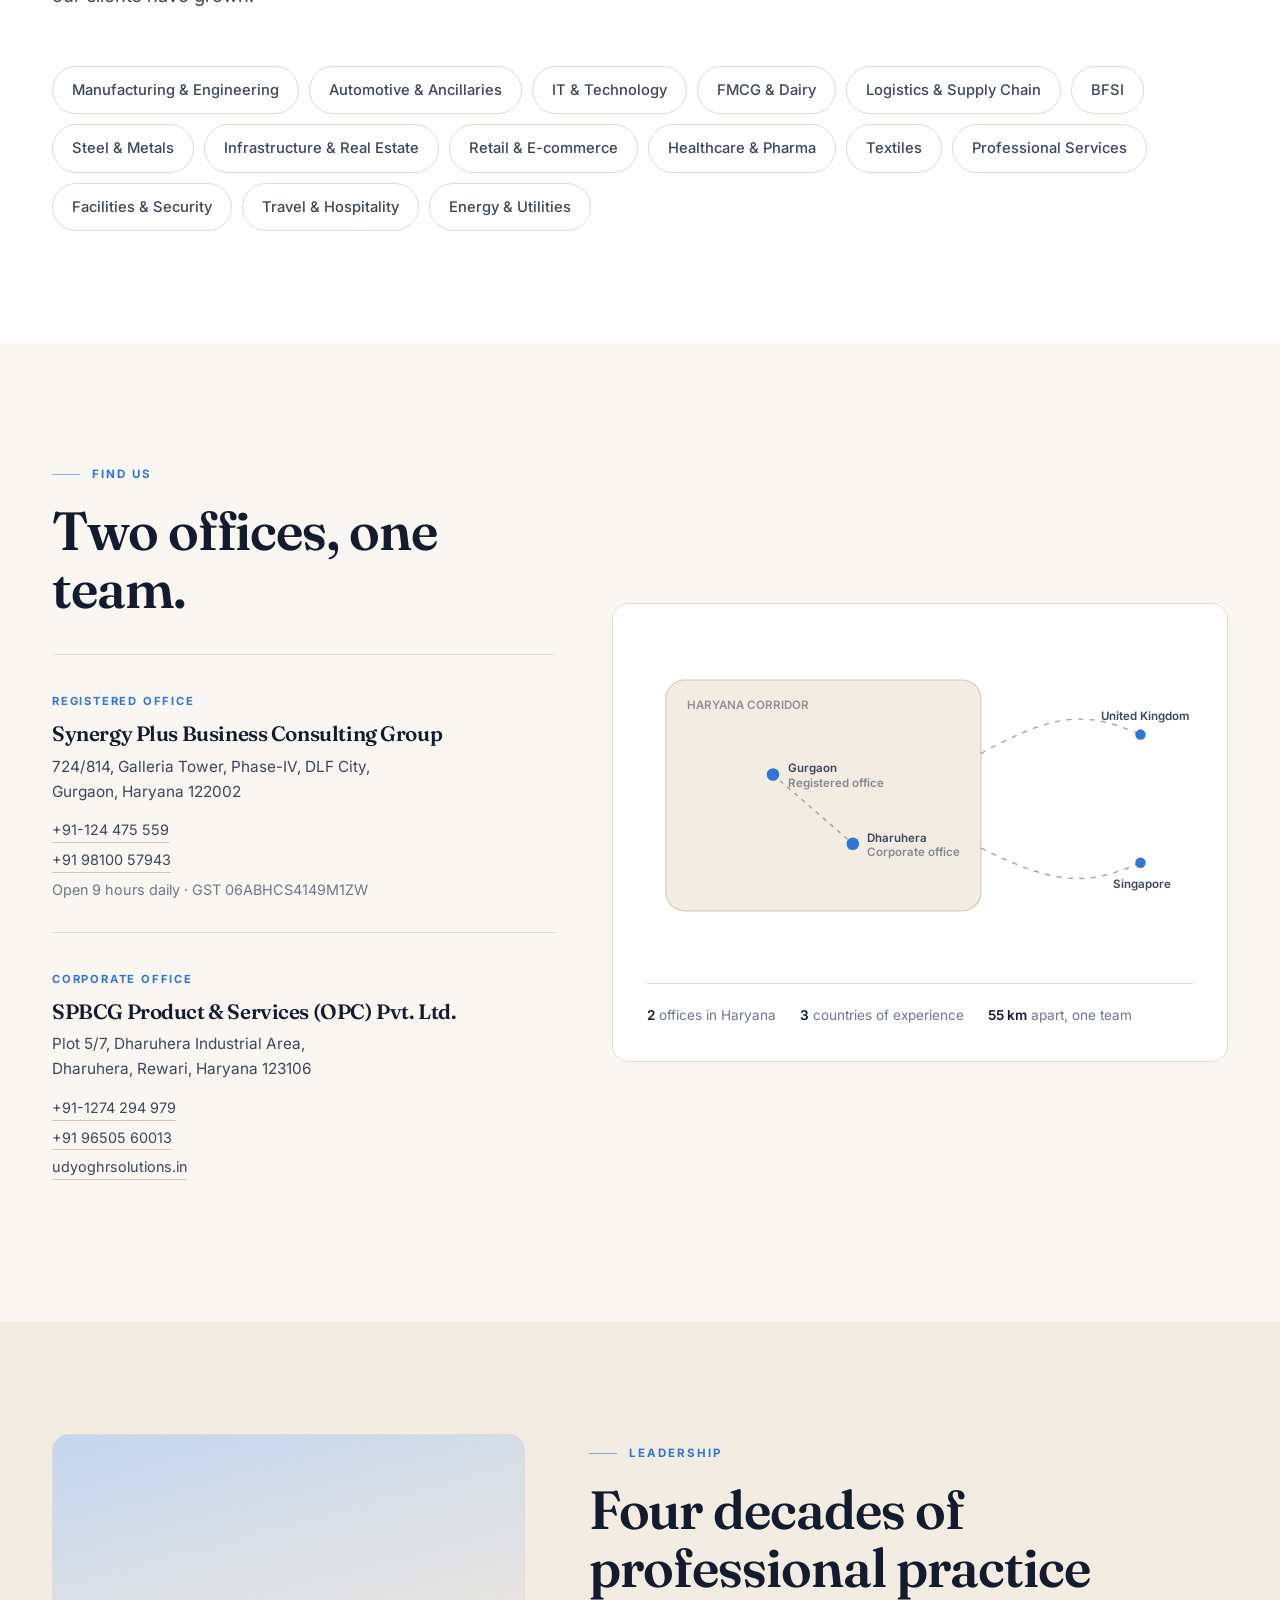
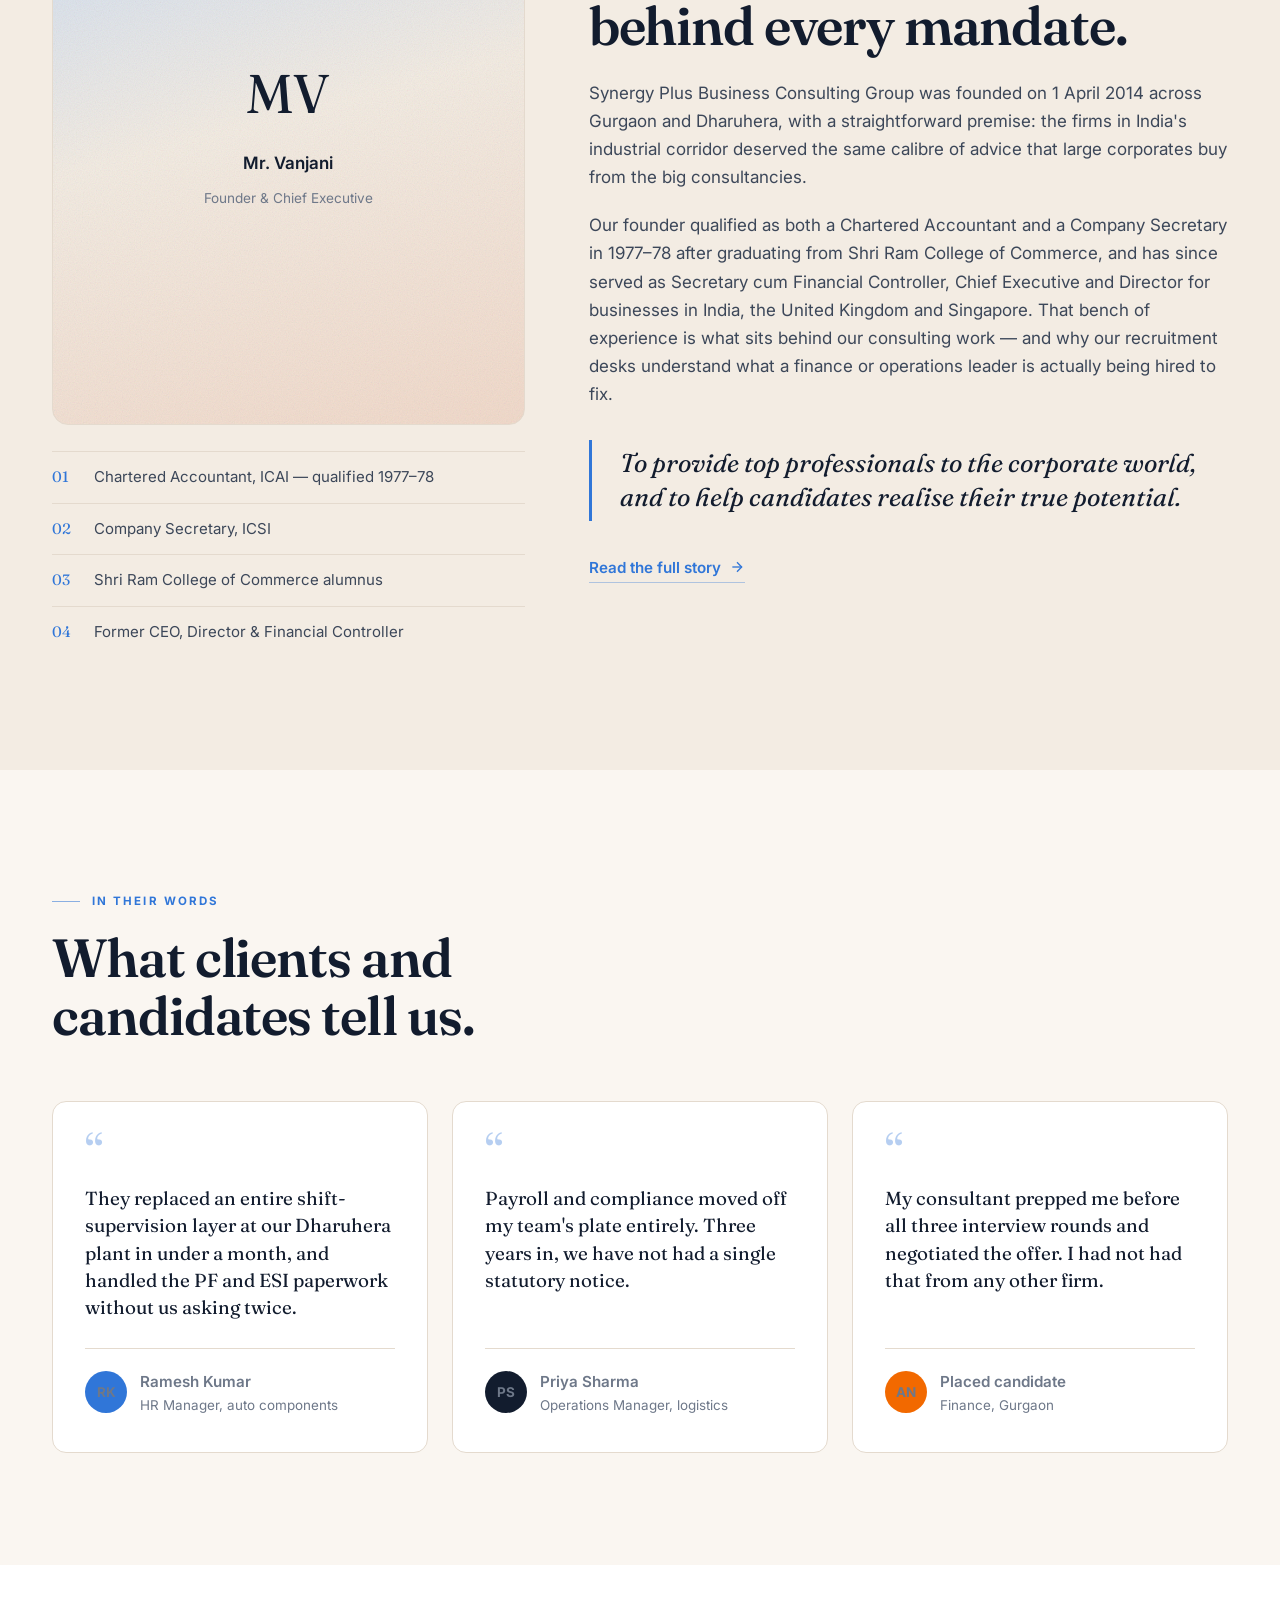
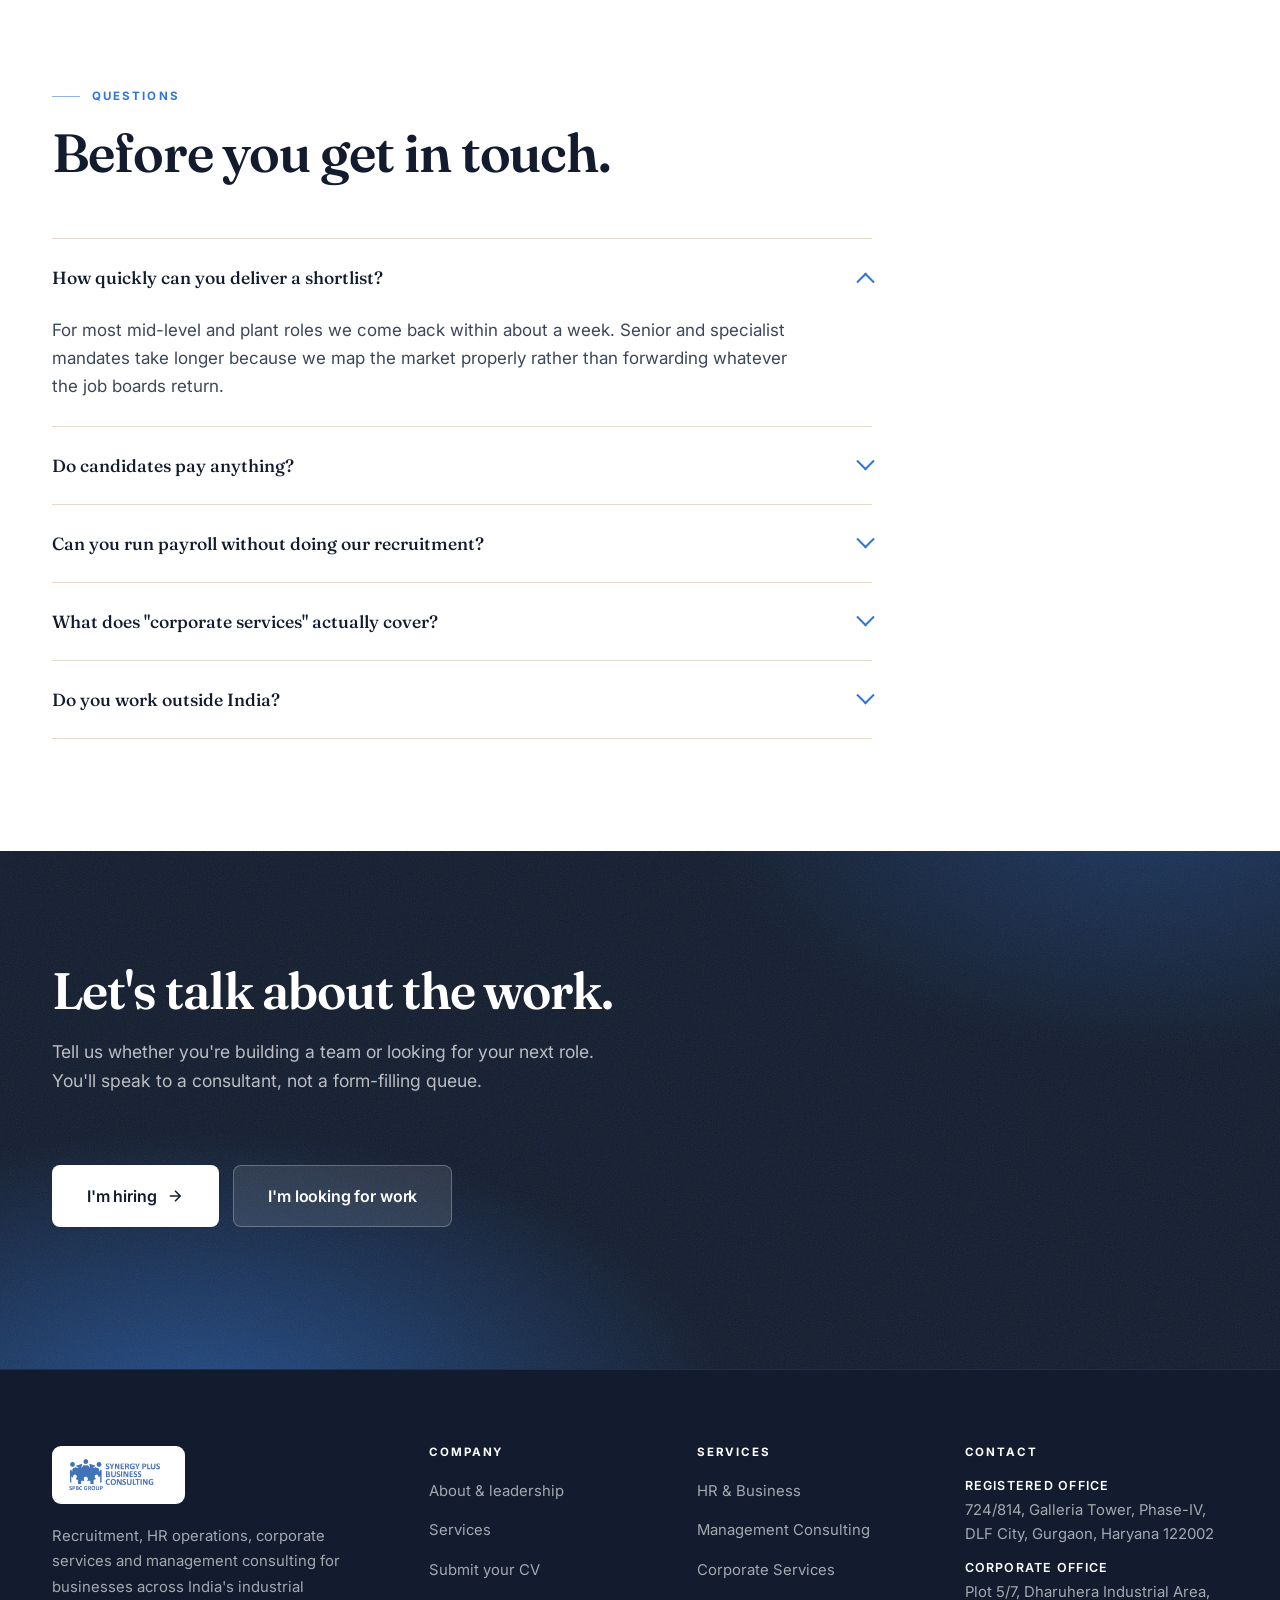
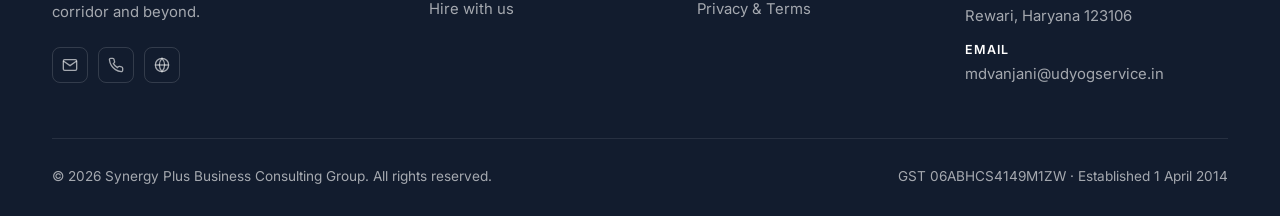
==== commit 0b3e2c87: "Layout change" ====
--- a/index.html
+++ b/index.html
@@ -1,508 +1,617 @@
-﻿<!DOCTYPE html>
+<!DOCTYPE html>
 <html lang="en">
 <head>
     <meta charset="UTF-8">
     <meta name="viewport" content="width=device-width, initial-scale=1.0">
-    <title>Steer - Agile Recruitment</title>
+    <title>Synergy Plus Business Consulting Group — HR Solutions & Management Consulting</title>
+    <meta name="description" content="SPBC Group pairs companies with vetted talent and professionals with the right roles. Recruitment, payroll, compliance, corporate services and management consulting since 2014.">
     <link rel="stylesheet" href="style.css">
 </head>
 <body>
-    <div class="theme-wash" id="themeWash" aria-hidden="true"></div>
-    <div class="mesh-background">
-
-        <div class="shape-orb orb-lg"></div>
-        <div class="shape-orb orb-md"></div>
-        <div class="shape-orb orb-sm"></div>
-    </div>
-
-    <nav class="navbar">
-        <a href="#home" class="logo-container">
-            <img src="Assets/logo.png" alt="Synergy Plus Business Consulting" class="logo-img">
-        </a>
-        <ul class="nav-links">
-            <li><a href="#home">Home</a></li>
-            <li><a href="services.html">Services</a></li>
-            <li><a href="founder.html">About us</a></li>
-            <li><a href="contact.html">Contact</a></li>
-        </ul>
-        <button class="mobile-menu-btn" aria-label="Toggle menu">
-            <span class="bar"></span>
-            <span class="bar"></span>
-            <span class="bar"></span>
-        </button>
-        <a href="contact.html" class="btn btn-primary">Contact Us</a>
+    <div class="mode-sweep" id="modeSweep" aria-hidden="true"></div>
+
+    <nav class="nav" id="nav">
+        <div class="wrap nav__inner">
+            <a href="index.html" class="nav__logo" aria-label="SPBC Group home">
+                <img src="Assets/logo.png" alt="Synergy Plus Business Consulting Group">
+            </a>
+            <ul class="nav__links" id="navLinks">
+                <li><a href="index.html" class="is-active">Home</a></li>
+                <li><a href="services.html">Services</a></li>
+                <li><a href="founder.html">About</a></li>
+                <li><a href="contact.html">Contact</a></li>
+            </ul>
+            <div class="mode-switch" role="group" aria-label="Choose your view">
+                <button class="mode-switch__btn" data-mode-set="hire" type="button">I'm hiring</button>
+                <button class="mode-switch__btn" data-mode-set="candidate" type="button">I'm looking</button>
+            </div>
+            <a href="contact.html" class="btn btn--ink nav__cta">Talk to us</a>
+            <button class="burger" id="burger" aria-label="Menu" aria-expanded="false">
+                <span></span><span></span><span></span>
+            </button>
+        </div>
     </nav>
 
-
-    <section id="home" class="hero-section" data-hero-interactive>
-
-        <div class="hero-glow hero-glow--blue"></div>
-        <div class="hero-glow hero-glow--amber"></div>
-        <div class="hero-glow hero-glow--purple"></div>
-
-
-        <div class="hero-float hero-float--team">
-            <svg class="hero-illustration" viewBox="0 0 200 200" width="170" height="170" fill="none">
-                <defs>
-                    <linearGradient id="nodeGradA" x1="0" y1="0" x2="1" y2="1">
-                        <stop offset="0%" stop-color="#3076d8"/>
-                        <stop offset="100%" stop-color="#7c3aed"/>
-                    </linearGradient>
-                    <linearGradient id="nodeGradB" x1="0" y1="0" x2="1" y2="1">
-                        <stop offset="0%" stop-color="#f26900"/>
-                        <stop offset="100%" stop-color="#fbbf24"/>
-                    </linearGradient>
-                </defs>
-                <g stroke="rgba(15,23,42,0.15)" stroke-width="1.5" stroke-dasharray="4 4">
-                    <line x1="100" y1="100" x2="40" y2="50"/>
-                    <line x1="100" y1="100" x2="165" y2="55"/>
-                    <line x1="100" y1="100" x2="35" y2="150"/>
-                    <line x1="100" y1="100" x2="160" y2="150"/>
-                </g>
-                <circle cx="100" cy="100" r="34" fill="url(#nodeGradA)"/>
-                <circle cx="40" cy="50" r="16" fill="url(#nodeGradB)"/>
-                <circle cx="165" cy="55" r="12" fill="#60a5fa"/>
-                <circle cx="35" cy="150" r="13" fill="#a78bfa"/>
-                <circle cx="160" cy="150" r="15" fill="url(#nodeGradA)"/>
+    <!-- ============================ HERO ============================ -->
+    <header class="hero">
+        <div class="hero__bg" aria-hidden="true">
+            <div class="bg-aurora bg-aurora--a"></div>
+            <div class="bg-aurora bg-aurora--b"></div>
+            <div class="bg-dots"></div>
+            <svg class="bg-net" viewBox="0 0 1440 700" preserveAspectRatio="xMidYMid slice">
+                <path id="netA" class="net-dash" d="M-60 540 C 260 500, 380 250, 720 262 S 1160 150, 1520 206"/>
+                <path id="netB" class="net-dash" d="M-60 300 C 240 330, 400 560, 760 520 S 1200 470, 1520 540"/>
+                <path id="netC" class="net-dash" d="M160 740 C 320 520, 560 430, 760 262 S 1120 60, 1280 -40"/>
+                <circle class="pulse" r="3.6">
+                    <animateMotion dur="11s" repeatCount="indefinite"><mpath href="#netA"/></animateMotion>
+                </circle>
+                <circle class="pulse" r="2.8">
+                    <animateMotion dur="14s" begin="2s" repeatCount="indefinite"><mpath href="#netB"/></animateMotion>
+                </circle>
+                <circle class="pulse" r="3.2">
+                    <animateMotion dur="13s" begin="4.5s" repeatCount="indefinite"><mpath href="#netC"/></animateMotion>
+                </circle>
             </svg>
-        </div>
-
-        <div class="hero-float hero-float--stats">
-            <div class="float-card">
-                <div class="float-card__badge">
-                    <svg width="14" height="14" viewBox="0 0 24 24" fill="none" stroke="currentColor" stroke-width="2"><path d="M22 12h-4l-3 9L9 3l-3 9H2"></path></svg>
-                    Job type
-                </div>
-                <div class="float-donut-row">
-                    <div class="float-donut"></div>
-                    <ul class="float-legend">
-                        <li><span class="legend-dot" style="background:#2563eb;"></span> Freelancer</li>
-                        <li><span class="legend-dot" style="background:#1e40af;"></span> Big corporation</li>
-                        <li><span class="legend-dot" style="background:#60a5fa;"></span> Start-up</li>
-                    </ul>
-                </div>
-            </div>
-        </div>
-
-        <div class="hero-float hero-float--glow-orb">
-            <div class="glow-orb-visual"></div>
-        </div>
-
-
-        <svg class="hero-connectors" viewBox="0 0 1200 700" fill="none" xmlns="http://www.w3.org/2000/svg">
-            <path d="M180 350 Q 200 120, 600 100" stroke="rgba(0,0,0,0.1)" stroke-width="1.5" stroke-dasharray="8 6" fill="none"/>
-            <path d="M600 100 Q 1000 80, 1050 200" stroke="rgba(0,0,0,0.1)" stroke-width="1.5" stroke-dasharray="8 6" fill="none"/>
-        </svg>
-
-        <div class="container">
-            <div class="hero-content fade-in-up">
-                <div class="badge">SPBC Group · Since 2014 · 500+ Companies Served</div>
-                <div class="hero-copy-stack">
-                    <div class="hero-copy hero-copy--default is-active">
-                        <h1>Agile Recruitment For<br>Today's World Of Work</h1>
-                        <p>An all-encompassing remote hiring solution to help modern businesses grow with Strategic HR &amp; Management Consulting — from the first job post to the signed offer letter.</p>
-                    </div>
-                    <div class="hero-copy hero-copy--hire">
-                        <span class="hero-mode-badge hero-mode-badge--hire">For Employers</span>
-                        <h1>Build Your Dream Team,<br>Faster Than Ever</h1>
-                        <p>Tell us what great looks like. We'll screen, shortlist, and deliver vetted talent — with payroll, compliance, and onboarding handled end-to-end.</p>
-                    </div>
-                    <div class="hero-copy hero-copy--candidate">
-                        <span class="hero-mode-badge hero-mode-badge--candidate">For Job Seekers</span>
-                        <h1>Your Next Career<br>Move Starts Here</h1>
-                        <p>From resume to offer letter, we match your skills with roles at 500+ companies actively hiring — and we stay with you through every interview.</p>
-                    </div>
-                </div>
-                <div class="hero-toggle-frame">
-                    <a href="contact.html?type=employer" class="hero-toggle-btn active" data-wash="hire">
-                        <span>Start Hiring</span>
-                        <svg width="20" height="20" viewBox="0 0 24 24" fill="none" stroke="currentColor" stroke-width="2" stroke-linecap="round" stroke-linejoin="round"><line x1="5" y1="12" x2="19" y2="12"></line><polyline points="12 5 19 12 12 19"></polyline></svg>
+            <div class="bg-grain"></div>
+        </div>
+
+        <div class="wrap hero__grid">
+            <div class="hero__copy">
+                <div class="swap">
+                    <div class="swap-default fade-up">
+                        <span class="eyebrow">Gurgaon · Dharuhera · Since 2014</span>
+                        <h1 class="display-xl">People, process and <em>performance</em> — joined up.</h1>
+                        <p class="lede hero__lede">Synergy Plus Business Consulting Group places vetted professionals, runs payroll and compliance, and advises leadership teams on growth. One partner across the whole workforce lifecycle.</p>
+                    </div>
+                    <div class="swap-hire">
+                        <span class="eyebrow">For employers</span>
+                        <h1 class="display-xl">Hire people who <em>stay</em>.</h1>
+                        <p class="lede hero__lede">Tell us the brief. We source, screen and shortlist against your culture as well as your spec — then handle payroll, statutory filings and onboarding so nothing lands back on your desk.</p>
+                    </div>
+                    <div class="swap-candidate">
+                        <span class="eyebrow">For job seekers</span>
+                        <h1 class="display-xl">Find work that <em>fits</em>.</h1>
+                        <p class="lede hero__lede">Permanent, contract or remote — we match your experience to live mandates across manufacturing, IT, FMCG and BFSI, and stay with you through every interview round to the offer letter.</p>
+                    </div>
+                </div>
+
+                <div class="hero__actions fade-up d1">
+                    <a href="contact.html?type=employer" class="btn btn--solid btn--lg" data-mode-hover="hire">
+                        Start hiring
+                        <svg viewBox="0 0 24 24" fill="none" stroke="currentColor" stroke-width="2" stroke-linecap="round" stroke-linejoin="round"><line x1="5" y1="12" x2="19" y2="12"></line><polyline points="12 5 19 12 12 19"></polyline></svg>
                     </a>
-                    <a href="contact.html?type=candidate" class="hero-toggle-btn" data-wash="candidate">
-                        <span>Find a Job</span>
-                        <svg width="20" height="20" viewBox="0 0 24 24" fill="none" stroke="currentColor" stroke-width="2" stroke-linecap="round" stroke-linejoin="round"><circle cx="11" cy="11" r="8"></circle><line x1="21" y1="21" x2="16.65" y2="16.65"></line></svg>
+                    <a href="contact.html?type=candidate" class="btn btn--ghost btn--lg" data-mode-hover="candidate">
+                        Find a job
+                        <svg viewBox="0 0 24 24" fill="none" stroke="currentColor" stroke-width="2" stroke-linecap="round" stroke-linejoin="round"><circle cx="11" cy="11" r="8"></circle><line x1="21" y1="21" x2="16.65" y2="16.65"></line></svg>
                     </a>
                 </div>
-            </div>
-        </div>
-
-        <div class="hero-stats fade-in-up">
-            <div class="hero-stat">
-                <strong>500+</strong>
-                <span>Companies Served</span>
-            </div>
-            <div class="hero-stat__divider"></div>
-            <div class="hero-stat">
-                <strong>10K+</strong>
-                <span>Placements Made</span>
-            </div>
-            <div class="hero-stat__divider"></div>
-            <div class="hero-stat">
-                <strong>98%</strong>
-                <span>Client Satisfaction</span>
-            </div>
-            <div class="hero-stat__divider"></div>
-            <div class="hero-stat">
-                <strong>15+</strong>
-                <span>Industries Covered</span>
-            </div>
-        </div>
-    </section>
-
-    <section class="logos-section">
-        <p class="marquee-label">Trusted by fast-growing teams across India</p>
-        <div class="marquee-content">
-            <span>ZETWERK</span>
-            <span>Amul</span>
-            <span>GATI</span>
-            <span>Tech Mahindra</span>
-            <span>TATA BlueScope Steel</span>
-            <span>Coforge</span>
-            <span>ZETWERK</span>
-            <span>Amul</span>
-            <span>GATI</span>
-            <span>Tech Mahindra</span>
-            <span>TATA BlueScope Steel</span>
-            <span>Coforge</span>
-        </div>
-    </section>
-
-    <section id="services" class="features-section">
-        <div class="container">
-            <div class="section-header reveal">
-                <h2>Our Services</h2>
-                <p>Comprehensive HR Solutions &amp; Management Consulting — one partner, end to end. We handle the full lifecycle of your workforce so your leadership team can focus on the business, not the paperwork.</p>
-            </div>
-
-            <div class="bento-grid services-grid">
-                 <div class="bento-item item-large service-category-card reveal">
-                    <div class="card-header">
-                        <div class="icon-box icon-primary">
-                            <svg viewBox="0 0 24 24" fill="none" stroke="currentColor" stroke-width="2"><path d="M17 21v-2a4 4 0 0 0-4-4H5a4 4 0 0 0-4 4v2"></path><circle cx="9" cy="7" r="4"></circle><path d="M23 21v-2a4 4 0 0 0-3-3.87"></path><path d="M16 3.13a4 4 0 0 1 0 7.75"></path></svg>
+
+                <div class="hero__note fade-up d2">
+                    <svg width="16" height="16" viewBox="0 0 24 24" fill="none" stroke="currentColor" stroke-width="2"><path d="M20 6 9 17l-5-5"></path></svg>
+                    <span><b>GST 06ABHCS4149M1ZW</b> · Registered consultancy · Offices open 9 hours daily</span>
+                </div>
+            </div>
+
+            <div class="hero__panel fade-up d2">
+                <div class="hero__chip hero__chip--a">
+                    <div class="chip__icon">
+                        <svg viewBox="0 0 24 24" fill="none" stroke="currentColor" stroke-width="2"><circle cx="12" cy="12" r="10"></circle><polyline points="12 6 12 12 16 14"></polyline></svg>
+                    </div>
+                    <div>
+                        <div class="chip__k">7 days</div>
+                        <div class="chip__v">Median time<br>to shortlist</div>
+                    </div>
+                </div>
+
+                <div class="panel">
+                    <div class="panel__head">
+                        <span class="panel__title swap">
+                            <span class="swap-default">Live mandate</span>
+                            <span class="swap-hire">Your pipeline</span>
+                            <span class="swap-candidate">Your journey</span>
+                        </span>
+                        <span class="panel__live">Active</span>
+                    </div>
+
+                    <div class="panel__body swap">
+                        <div class="swap-default">
+                            <div class="flow__row"><div class="flow__label"><i class="flow__dot"></i>Sourced</div><div class="flow__val">248</div><div class="flow__bar"><i style="width:100%"></i></div></div>
+                            <div class="flow__row"><div class="flow__label"><i class="flow__dot"></i>Screened</div><div class="flow__val">86</div><div class="flow__bar"><i style="width:35%"></i></div></div>
+                            <div class="flow__row"><div class="flow__label"><i class="flow__dot"></i>Shortlisted</div><div class="flow__val">12</div><div class="flow__bar"><i style="width:14%"></i></div></div>
+                            <div class="flow__row"><div class="flow__label"><i class="flow__dot"></i>Offers out</div><div class="flow__val">3</div><div class="flow__bar"><i style="width:6%"></i></div></div>
                         </div>
-                        <h3>HR Solutions</h3>
-                    </div>
-                    <div class="service-list-grid">
-                        <div class="service-mini-card">
-                            <div class="mini-icon-box">
-                                <svg class="mini-icon" viewBox="0 0 24 24" fill="none" stroke="currentColor" stroke-width="2"><circle cx="11" cy="11" r="8"></circle><line x1="21" y1="21" x2="16.65" y2="16.65"></line></svg>
-                            </div>
-                            <div class="mini-content">
-                                <span>Talent Acquisition</span>
-                                <small>Executive search & headhunting for leadership roles.</small>
-                            </div>
+                        <div class="swap-hire">
+                            <div class="flow__row"><div class="flow__label"><i class="flow__dot"></i>Brief agreed</div><div class="flow__val">Day 1</div><div class="flow__bar"><i style="width:100%"></i></div></div>
+                            <div class="flow__row"><div class="flow__label"><i class="flow__dot"></i>Sourcing &amp; screening</div><div class="flow__val">Day 2–6</div><div class="flow__bar"><i style="width:62%"></i></div></div>
+                            <div class="flow__row"><div class="flow__label"><i class="flow__dot"></i>Shortlist delivered</div><div class="flow__val">Day 7</div><div class="flow__bar"><i style="width:34%"></i></div></div>
+                            <div class="flow__row"><div class="flow__label"><i class="flow__dot"></i>Onboard &amp; payroll</div><div class="flow__val">Handled</div><div class="flow__bar"><i style="width:18%"></i></div></div>
                         </div>
-                        <div class="service-mini-card">
-                            <div class="mini-icon-box">
-                                <svg class="mini-icon" viewBox="0 0 24 24" fill="none" stroke="currentColor" stroke-width="2"><rect x="2" y="5" width="20" height="14" rx="2"></rect><line x1="2" y1="10" x2="22" y2="10"></line></svg>
-                            </div>
-                            <div class="mini-content">
-                                <span>Payroll Management</span>
-                                <small>Seamless salaries, taxes, and benefits processing.</small>
-                            </div>
+                        <div class="swap-candidate">
+                            <div class="flow__row"><div class="flow__label"><i class="flow__dot"></i>Profile &amp; CV review</div><div class="flow__val">Free</div><div class="flow__bar"><i style="width:100%"></i></div></div>
+                            <div class="flow__row"><div class="flow__label"><i class="flow__dot"></i>Matched to mandates</div><div class="flow__val">48 hrs</div><div class="flow__bar"><i style="width:60%"></i></div></div>
+                            <div class="flow__row"><div class="flow__label"><i class="flow__dot"></i>Interview prep</div><div class="flow__val">1-to-1</div><div class="flow__bar"><i style="width:40%"></i></div></div>
+                            <div class="flow__row"><div class="flow__label"><i class="flow__dot"></i>Offer &amp; joining</div><div class="flow__val">Supported</div><div class="flow__bar"><i style="width:22%"></i></div></div>
                         </div>
-                        <div class="service-mini-card">
-                            <div class="mini-icon-box">
-                                <svg class="mini-icon" viewBox="0 0 24 24" fill="none" stroke="currentColor" stroke-width="2"><path d="M12 22s8-4 8-10V5l-8-3-8 3v7c0 6 8 10 8 10z"></path></svg>
-                            </div>
-                            <div class="mini-content">
-                                <span>Compliance & Legal</span>
-                                <small>Full regulatory adherence and risk mitigation.</small>
-                            </div>
+                    </div>
+
+                    <div class="panel__foot">
+                        <span class="swap">
+                            <span class="swap-default">Across 15+ sectors</span>
+                            <span class="swap-hire">Compliance included</span>
+                            <span class="swap-candidate">No fee to candidates</span>
+                        </span>
+                        <b>100+ clients</b>
+                    </div>
+                </div>
+
+                <div class="hero__chip hero__chip--b">
+                    <div class="chip__icon">
+                        <svg viewBox="0 0 24 24" fill="none" stroke="currentColor" stroke-width="2"><path d="M12 22s8-4 8-10V5l-8-3-8 3v7c0 6 8 10 8 10z"></path></svg>
+                    </div>
+                    <div>
+                        <div class="chip__k">100%</div>
+                        <div class="chip__v">Statutory<br>compliance</div>
+                    </div>
+                </div>
+            </div>
+        </div>
+    </header>
+
+    <!-- ============================ CLIENTS ============================ -->
+    <section class="marquee-band">
+        <p class="marquee-band__label">Professionals placed with teams at</p>
+        <div class="marquee">
+            <span>ZETWERK</span><span>Amul</span><span>GATI</span><span>Tech Mahindra</span><span>TATA BlueScope Steel</span><span>Coforge</span>
+            <span>ZETWERK</span><span>Amul</span><span>GATI</span><span>Tech Mahindra</span><span>TATA BlueScope Steel</span><span>Coforge</span>
+        </div>
+    </section>
+
+    <!-- ============================ STATS ============================ -->
+    <section class="section section--tight">
+        <div class="wrap">
+            <div class="stats">
+                <div class="stat reveal">
+                    <div class="stat__num" data-count="12">12<span>+</span></div>
+                    <div class="stat__label">Years advising Indian and global businesses</div>
+                </div>
+                <div class="stat reveal d1">
+                    <div class="stat__num" data-count="100">100<span>+</span></div>
+                    <div class="stat__label">Corporate clients across the group</div>
+                </div>
+                <div class="stat reveal d2">
+                    <div class="stat__num" data-count="21">21<span></span></div>
+                    <div class="stat__label">Service lines under one roof</div>
+                </div>
+                <div class="stat reveal d3">
+                    <div class="stat__num" data-count="3">3<span></span></div>
+                    <div class="stat__label">Countries served — India, UK, Singapore</div>
+                </div>
+            </div>
+        </div>
+    </section>
+
+    <!-- ============================ SERVICES ============================ -->
+    <section class="section section--surface" id="services">
+        <div class="wrap">
+            <div class="section-head reveal">
+                <span class="eyebrow">What we do</span>
+                <h2 class="display-lg">Twenty-one service lines, one accountable partner.</h2>
+                <p class="lede">Most firms hand you a recruiter and stop there. We carry the mandate through payroll, statutory filing, facilities and the board-level decisions that follow — which is why clients stay with us for years rather than roles.</p>
+            </div>
+
+            <div class="svc-grid">
+                <div class="svc-col reveal">
+                    <span class="svc-col__n">01 / Twelve lines</span>
+                    <h3>HR &amp; Business Services</h3>
+                    <p>The full employee lifecycle, from first sourcing call to final settlement.</p>
+                    <ul class="svc-list">
+                        <li><span>Recruitment &amp; Staffing <svg class="tick" viewBox="0 0 24 24" fill="none" stroke="currentColor" stroke-width="2.5"><path d="M20 6 9 17l-5-5"/></svg></span></li>
+                        <li><span>Talent Acquisition <svg class="tick" viewBox="0 0 24 24" fill="none" stroke="currentColor" stroke-width="2.5"><path d="M20 6 9 17l-5-5"/></svg></span></li>
+                        <li><span>HR Consulting <svg class="tick" viewBox="0 0 24 24" fill="none" stroke="currentColor" stroke-width="2.5"><path d="M20 6 9 17l-5-5"/></svg></span></li>
+                        <li><span>Payroll Management <svg class="tick" viewBox="0 0 24 24" fill="none" stroke="currentColor" stroke-width="2.5"><path d="M20 6 9 17l-5-5"/></svg></span></li>
+                        <li><span>Performance Management <svg class="tick" viewBox="0 0 24 24" fill="none" stroke="currentColor" stroke-width="2.5"><path d="M20 6 9 17l-5-5"/></svg></span></li>
+                        <li><span>Training &amp; Development <svg class="tick" viewBox="0 0 24 24" fill="none" stroke="currentColor" stroke-width="2.5"><path d="M20 6 9 17l-5-5"/></svg></span></li>
+                        <li><span>Compliance &amp; Legal Services <svg class="tick" viewBox="0 0 24 24" fill="none" stroke="currentColor" stroke-width="2.5"><path d="M20 6 9 17l-5-5"/></svg></span></li>
+                        <li><span>Background Verification <svg class="tick" viewBox="0 0 24 24" fill="none" stroke="currentColor" stroke-width="2.5"><path d="M20 6 9 17l-5-5"/></svg></span></li>
+                        <li><span>Employee Relations <svg class="tick" viewBox="0 0 24 24" fill="none" stroke="currentColor" stroke-width="2.5"><path d="M20 6 9 17l-5-5"/></svg></span></li>
+                        <li><span>HR Technology Solutions <svg class="tick" viewBox="0 0 24 24" fill="none" stroke="currentColor" stroke-width="2.5"><path d="M20 6 9 17l-5-5"/></svg></span></li>
+                        <li><span>Global HR Services <svg class="tick" viewBox="0 0 24 24" fill="none" stroke="currentColor" stroke-width="2.5"><path d="M20 6 9 17l-5-5"/></svg></span></li>
+                        <li><span>Accounting, Audit &amp; Taxation <svg class="tick" viewBox="0 0 24 24" fill="none" stroke="currentColor" stroke-width="2.5"><path d="M20 6 9 17l-5-5"/></svg></span></li>
+                    </ul>
+                </div>
+
+                <div class="svc-col reveal d1">
+                    <span class="svc-col__n">02 / Boardroom</span>
+                    <h3>Management Consulting</h3>
+                    <p>Senior counsel for the decisions that change the shape of a business.</p>
+                    <ul class="svc-list">
+                        <li><span>Company Turnaround <svg class="tick" viewBox="0 0 24 24" fill="none" stroke="currentColor" stroke-width="2.5"><path d="M20 6 9 17l-5-5"/></svg></span></li>
+                        <li><span>Growth &amp; Expansion Strategy <svg class="tick" viewBox="0 0 24 24" fill="none" stroke="currentColor" stroke-width="2.5"><path d="M20 6 9 17l-5-5"/></svg></span></li>
+                        <li><span>Funding, Equity &amp; Loans <svg class="tick" viewBox="0 0 24 24" fill="none" stroke="currentColor" stroke-width="2.5"><path d="M20 6 9 17l-5-5"/></svg></span></li>
+                        <li><span>Financial Modelling &amp; Advisory <svg class="tick" viewBox="0 0 24 24" fill="none" stroke="currentColor" stroke-width="2.5"><path d="M20 6 9 17l-5-5"/></svg></span></li>
+                        <li><span>Business Process Re-engineering <svg class="tick" viewBox="0 0 24 24" fill="none" stroke="currentColor" stroke-width="2.5"><path d="M20 6 9 17l-5-5"/></svg></span></li>
+                        <li><span>Risk Management <svg class="tick" viewBox="0 0 24 24" fill="none" stroke="currentColor" stroke-width="2.5"><path d="M20 6 9 17l-5-5"/></svg></span></li>
+                    </ul>
+                    <p style="margin-top:26px;font-size:.9rem;">Led personally by our founder, a Chartered Accountant and Company Secretary with CEO and Director experience across three countries.</p>
+                </div>
+
+                <div class="svc-col reveal d2">
+                    <span class="svc-col__n">03 / On the ground</span>
+                    <h3>Corporate Services</h3>
+                    <p>Delivered through SPBCG Product &amp; Services from our Dharuhera base.</p>
+                    <ul class="svc-list">
+                        <li><span>Electrical Services &amp; Audit <svg class="tick" viewBox="0 0 24 24" fill="none" stroke="currentColor" stroke-width="2.5"><path d="M20 6 9 17l-5-5"/></svg></span></li>
+                        <li><span>Engineering Services <svg class="tick" viewBox="0 0 24 24" fill="none" stroke="currentColor" stroke-width="2.5"><path d="M20 6 9 17l-5-5"/></svg></span></li>
+                        <li><span>AMC Services &amp; Repair <svg class="tick" viewBox="0 0 24 24" fill="none" stroke="currentColor" stroke-width="2.5"><path d="M20 6 9 17l-5-5"/></svg></span></li>
+                        <li><span>Project Management <svg class="tick" viewBox="0 0 24 24" fill="none" stroke="currentColor" stroke-width="2.5"><path d="M20 6 9 17l-5-5"/></svg></span></li>
+                        <li><span>Sales &amp; Digital Marketing <svg class="tick" viewBox="0 0 24 24" fill="none" stroke="currentColor" stroke-width="2.5"><path d="M20 6 9 17l-5-5"/></svg></span></li>
+                        <li><span>Security Services <svg class="tick" viewBox="0 0 24 24" fill="none" stroke="currentColor" stroke-width="2.5"><path d="M20 6 9 17l-5-5"/></svg></span></li>
+                        <li><span>Housekeeping &amp; Cleaning <svg class="tick" viewBox="0 0 24 24" fill="none" stroke="currentColor" stroke-width="2.5"><path d="M20 6 9 17l-5-5"/></svg></span></li>
+                        <li><span>Pest Control Services <svg class="tick" viewBox="0 0 24 24" fill="none" stroke="currentColor" stroke-width="2.5"><path d="M20 6 9 17l-5-5"/></svg></span></li>
+                        <li><span>Travel Services <svg class="tick" viewBox="0 0 24 24" fill="none" stroke="currentColor" stroke-width="2.5"><path d="M20 6 9 17l-5-5"/></svg></span></li>
+                    </ul>
+                </div>
+            </div>
+
+            <div style="margin-top:44px;">
+                <a href="services.html" class="link-arrow">See how each service works
+                    <svg width="16" height="16" viewBox="0 0 24 24" fill="none" stroke="currentColor" stroke-width="2"><line x1="5" y1="12" x2="19" y2="12"></line><polyline points="12 5 19 12 12 19"></polyline></svg>
+                </a>
+            </div>
+        </div>
+    </section>
+
+    <!-- ============================ DUO ============================ -->
+    <section class="section">
+        <div class="wrap">
+            <div class="section-head section-head--center reveal">
+                <span class="eyebrow eyebrow--plain">Two sides of the same desk</span>
+                <h2 class="display-lg">Which side of the table are you on?</h2>
+                <p class="lede" style="margin:0 auto;">Hover either panel — the whole site shifts to speak your language.</p>
+            </div>
+
+            <div class="duo">
+                <article class="duo__card duo__card--hire reveal" data-mode-hover="hire" data-mode-set="hire" tabindex="0">
+                    <span class="duo__tag">For employers</span>
+                    <h3>I need to hire</h3>
+                    <p>From a single plant supervisor to an entire finance function — briefed, screened and compliant.</p>
+                    <ul class="duo__points">
+                        <li><svg viewBox="0 0 24 24" fill="none" stroke="currentColor" stroke-width="2.5"><path d="M20 6 9 17l-5-5"/></svg> Shortlists in roughly a week, not a quarter</li>
+                        <li><svg viewBox="0 0 24 24" fill="none" stroke="currentColor" stroke-width="2.5"><path d="M20 6 9 17l-5-5"/></svg> Permanent, contract and remote staffing</li>
+                        <li><svg viewBox="0 0 24 24" fill="none" stroke="currentColor" stroke-width="2.5"><path d="M20 6 9 17l-5-5"/></svg> Payroll, PF/ESI and statutory filing handled</li>
+                        <li><svg viewBox="0 0 24 24" fill="none" stroke="currentColor" stroke-width="2.5"><path d="M20 6 9 17l-5-5"/></svg> Background verification as standard</li>
+                    </ul>
+                    <a href="contact.html?type=employer" class="btn btn--solid">Brief us on a role
+                        <svg viewBox="0 0 24 24" fill="none" stroke="currentColor" stroke-width="2"><line x1="5" y1="12" x2="19" y2="12"></line><polyline points="12 5 19 12 12 19"></polyline></svg>
+                    </a>
+                </article>
+
+                <article class="duo__card duo__card--candidate reveal d1" data-mode-hover="candidate" data-mode-set="candidate" tabindex="0">
+                    <span class="duo__tag">For job seekers</span>
+                    <h3>I'm looking for work</h3>
+                    <p>Real mandates with real employers, and a consultant who actually picks up the phone.</p>
+                    <ul class="duo__points">
+                        <li><svg viewBox="0 0 24 24" fill="none" stroke="currentColor" stroke-width="2.5"><path d="M20 6 9 17l-5-5"/></svg> No fee, ever, at any stage</li>
+                        <li><svg viewBox="0 0 24 24" fill="none" stroke="currentColor" stroke-width="2.5"><path d="M20 6 9 17l-5-5"/></svg> Roles across 15+ sectors and three countries</li>
+                        <li><svg viewBox="0 0 24 24" fill="none" stroke="currentColor" stroke-width="2.5"><path d="M20 6 9 17l-5-5"/></svg> Interview preparation before every round</li>
+                        <li><svg viewBox="0 0 24 24" fill="none" stroke="currentColor" stroke-width="2.5"><path d="M20 6 9 17l-5-5"/></svg> Support through offer, notice and joining</li>
+                    </ul>
+                    <a href="contact.html?type=candidate" class="btn btn--solid">Send us your CV
+                        <svg viewBox="0 0 24 24" fill="none" stroke="currentColor" stroke-width="2"><line x1="5" y1="12" x2="19" y2="12"></line><polyline points="12 5 19 12 12 19"></polyline></svg>
+                    </a>
+                </article>
+            </div>
+        </div>
+    </section>
+
+    <!-- ============================ PROCESS ============================ -->
+    <section class="section section--paper2">
+        <div class="wrap">
+            <div class="section-head reveal">
+                <span class="eyebrow">How we work</span>
+                <h2 class="display-lg">A mandate, not a job board.</h2>
+                <p class="lede">Every engagement runs the same disciplined four stages, whether it's one hire or a hundred.</p>
+            </div>
+            <div class="steps">
+                <div class="step reveal">
+                    <span class="step__n">01</span>
+                    <h3>Understand</h3>
+                    <p>We sit with the hiring manager — or with you — to get past the job description to what the role actually needs.</p>
+                </div>
+                <div class="step reveal d1">
+                    <span class="step__n">02</span>
+                    <h3>Source &amp; screen</h3>
+                    <p>Our own network first, open market second. Every CV that reaches you has been spoken to, verified and assessed.</p>
+                </div>
+                <div class="step reveal d2">
+                    <span class="step__n">03</span>
+                    <h3>Shortlist</h3>
+                    <p>A tight, honest shortlist with our reasoning attached, plus interview coordination and candidate preparation.</p>
+                </div>
+                <div class="step reveal d3">
+                    <span class="step__n">04</span>
+                    <h3>Onboard &amp; sustain</h3>
+                    <p>Offer negotiation, joining support, then payroll and compliance running quietly in the background.</p>
+                </div>
+            </div>
+        </div>
+    </section>
+
+    <!-- ============================ SECTORS ============================ -->
+    <section class="section section--surface">
+        <div class="wrap">
+            <div class="section-head reveal" style="max-width:620px;">
+                <span class="eyebrow">Sectors</span>
+                <h2 class="display-lg">Where our desks are deepest.</h2>
+                <p class="lede">Built around the industrial corridor we sit in — and extended wherever our clients have grown.</p>
+            </div>
+            <div class="sectors reveal d1">
+                <span class="sector">Manufacturing &amp; Engineering</span>
+                <span class="sector">Automotive &amp; Ancillaries</span>
+                <span class="sector">IT &amp; Technology</span>
+                <span class="sector">FMCG &amp; Dairy</span>
+                <span class="sector">Logistics &amp; Supply Chain</span>
+                <span class="sector">BFSI</span>
+                <span class="sector">Steel &amp; Metals</span>
+                <span class="sector">Infrastructure &amp; Real Estate</span>
+                <span class="sector">Retail &amp; E-commerce</span>
+                <span class="sector">Healthcare &amp; Pharma</span>
+                <span class="sector">Textiles</span>
+                <span class="sector">Professional Services</span>
+                <span class="sector">Facilities &amp; Security</span>
+                <span class="sector">Travel &amp; Hospitality</span>
+                <span class="sector">Energy &amp; Utilities</span>
+            </div>
+        </div>
+    </section>
+
+    <!-- ============================ OFFICES ============================ -->
+    <section class="section">
+        <div class="wrap">
+            <div class="offices">
+                <div class="reveal">
+                    <div class="section-head" style="margin-bottom:36px;">
+                        <span class="eyebrow">Find us</span>
+                        <h2 class="display-lg">Two offices, one team.</h2>
+                    </div>
+                    <div class="office">
+                        <span class="office__tag">Registered office</span>
+                        <h3>Synergy Plus Business Consulting Group</h3>
+                        <address>724/814, Galleria Tower, Phase-IV, DLF City,<br>Gurgaon, Haryana 122002</address>
+                        <div class="office__meta">
+                            <a href="tel:+911244755590">+91-124 475 559</a>
+                            <a href="tel:+919810057943">+91 98100 57943</a>
+                            <span>Open 9 hours daily · GST 06ABHCS4149M1ZW</span>
                         </div>
-                        <div class="service-mini-card">
-                            <div class="mini-icon-box">
-                                <svg class="mini-icon" viewBox="0 0 24 24" fill="none" stroke="currentColor" stroke-width="2"><path d="M21 16V8a2 2 0 0 0-1-1.73l-7-4a2 2 0 0 0-2 0l-7 4A2 2 0 0 0 3 8v8a2 2 0 0 0 1 1.73l7 4a2 2 0 0 0 2 0l7-4A2 2 0 0 0 21 16z"></path><polyline points="3.27 6.96 12 12.01 20.73 6.96"></polyline><line x1="12" y1="22.08" x2="12" y2="12"></line></svg>
-                            </div>
-                            <div class="mini-content">
-                                <span>HR Consulting</span>
-                                <small>Strategic policies to build great company culture.</small>
-                            </div>
+                    </div>
+                    <div class="office">
+                        <span class="office__tag">Corporate office</span>
+                        <h3>SPBCG Product &amp; Services (OPC) Pvt. Ltd.</h3>
+                        <address>Plot 5/7, Dharuhera Industrial Area,<br>Dharuhera, Rewari, Haryana 123106</address>
+                        <div class="office__meta">
+                            <a href="tel:+911274294979">+91-1274 294 979</a>
+                            <a href="tel:+919650560013">+91 96505 60013</a>
+                            <a href="https://udyoghrsolutions.in" target="_blank" rel="noopener">udyoghrsolutions.in</a>
                         </div>
                     </div>
                 </div>
 
-                <div class="bento-item item-large service-category-card management-card reveal d1">
-                    <div class="card-header">
-                         <div class="icon-box icon-accent">
-                            <svg viewBox="0 0 24 24" fill="none" stroke="currentColor" stroke-width="2"><polyline points="22 12 18 12 15 21 9 3 6 12 2 12"></polyline></svg>
-                        </div>
-                        <h3>Management Consulting</h3>
-                    </div>
-                    <div class="service-list-grid">
-                        <div class="service-mini-card">
-                            <div class="mini-icon-box">
-                                <svg class="mini-icon" viewBox="0 0 24 24" fill="none" stroke="currentColor" stroke-width="2"><polyline points="23 6 13.5 15.5 8.5 10.5 1 18"></polyline><polyline points="17 6 23 6 23 12"></polyline></svg>
-                            </div>
-                            <div class="mini-content">
-                                <span>Company Turnaround</span>
-                                <small>Revitalizing underperforming business units.</small>
-                            </div>
-                        </div>
-                        <div class="service-mini-card">
-                            <div class="mini-icon-box">
-                                <svg class="mini-icon" viewBox="0 0 24 24" fill="none" stroke="currentColor" stroke-width="2"><path d="M12 2v20M2 12h20"></path></svg>
-                            </div>
-                            <div class="mini-content">
-                                <span>Growth Strategies</span>
-                                <small>Data-driven plans for organic and inorganic expansion.</small>
-                            </div>
-                        </div>
-                        <div class="service-mini-card">
-                            <div class="mini-icon-box">
-                                <svg class="mini-icon" viewBox="0 0 24 24" fill="none" stroke="currentColor" stroke-width="2"><line x1="12" y1="1" x2="12" y2="23"></line><path d="M17 5H9.5a3.5 3.5 0 0 0 0 7h5a3.5 3.5 0 0 1 0 7H6"></path></svg>
-                            </div>
-                            <div class="mini-content">
-                                <span>Funding & Equity</span>
-                                <small>Securing capital through loans, VC, and diverse channels.</small>
-                            </div>
-                        </div>
-                        <div class="service-mini-card">
-                            <div class="mini-icon-box">
-                                <svg class="mini-icon" viewBox="0 0 24 24" fill="none" stroke="currentColor" stroke-width="2"><path d="M10.29 3.86L1.82 18a2 2 0 0 0 1.71 3h16.94a2 2 0 0 0 1.71-3L13.71 3.86a2 2 0 0 0-3.42 0z"></path><line x1="12" y1="9" x2="12" y2="13"></line><line x1="12" y1="17" x2="12.01" y2="17"></line></svg>
-                            </div>
-                            <div class="mini-content">
-                                <span>Risk Management</span>
-                                <small>Identifying and mitigating operational vulnerabilities.</small>
-                            </div>
-                        </div>
-                    </div>
-                </div>
-            </div>
-        </div>
-    </section>
-
-    <section id="why-us" class="why-section">
-        <div class="container">
-            <div class="section-header reveal">
-                <h2>Why Businesses &amp; Talent Choose Us</h2>
-                <p>Twelve years of hands-on HR and management consulting, distilled into a process that simply works.</p>
-            </div>
-            <div class="why-grid">
-                <div class="value-card reveal">
-                    <div class="value-icon">
-                        <svg viewBox="0 0 24 24" fill="none" stroke="currentColor" stroke-width="2" stroke-linecap="round" stroke-linejoin="round"><path d="M13 2 3 14h9l-1 8 10-12h-9l1-8z"></path></svg>
-                    </div>
-                    <h3>Speed Without Shortcuts</h3>
-                    <p>A pre-vetted talent network and structured screening gets you a shortlist in days, not months.</p>
-                </div>
-                <div class="value-card reveal d1">
-                    <div class="value-icon">
-                        <svg viewBox="0 0 24 24" fill="none" stroke="currentColor" stroke-width="2" stroke-linecap="round" stroke-linejoin="round"><path d="M12 22s8-4 8-10V5l-8-3-8 3v7c0 6 8 10 8 10z"></path></svg>
-                    </div>
-                    <h3>Compliance Built In</h3>
-                    <p>Payroll, statutory filings, and labour law adherence are handled in-house, so risk never lands on your desk.</p>
-                </div>
-                <div class="value-card reveal d2">
-                    <div class="value-icon">
-                        <svg viewBox="0 0 24 24" fill="none" stroke="currentColor" stroke-width="2" stroke-linecap="round" stroke-linejoin="round"><circle cx="12" cy="12" r="10"></circle><line x1="2" y1="12" x2="22" y2="12"></line><path d="M12 2a15.3 15.3 0 0 1 4 10 15.3 15.3 0 0 1-4 10 15.3 15.3 0 0 1-4-10 15.3 15.3 0 0 1 4-10z"></path></svg>
-                    </div>
-                    <h3>Pan-India &amp; Global Reach</h3>
-                    <p>Teams on the ground in Gurgaon and Dharuhera, with placements delivered across India, the UK, and Singapore.</p>
-                </div>
-                <div class="value-card reveal d3">
-                    <div class="value-icon">
-                        <svg viewBox="0 0 24 24" fill="none" stroke="currentColor" stroke-width="2" stroke-linecap="round" stroke-linejoin="round"><circle cx="12" cy="8" r="7"></circle><polyline points="8.21 13.89 7 23 12 20 17 23 15.79 13.88"></polyline></svg>
-                    </div>
-                    <h3>Partnership, Not Transactions</h3>
-                    <p>A dedicated account manager stays engaged long after the offer letter is signed — for employers and candidates alike.</p>
-                </div>
-            </div>
-        </div>
-    </section>
-
-    <section id="industries" class="industries-section">
-        <div class="container">
-            <div class="section-header reveal">
-                <h2>Industries We Serve</h2>
-                <p>Deep sector expertise across the industries driving India's economy.</p>
-            </div>
-            <div class="industries-grid">
-                <div class="industry-chip reveal">
-                    <div class="mini-icon-box"><svg class="mini-icon" viewBox="0 0 24 24" fill="none" stroke="currentColor" stroke-width="2"><path d="M12 20h9"></path><path d="M16.5 3.5a2.1 2.1 0 1 1 3 3L7 19l-4 1 1-4Z"></path></svg></div>
-                    <span>Manufacturing &amp; Engineering</span>
-                </div>
-                <div class="industry-chip reveal d1">
-                    <div class="mini-icon-box"><svg class="mini-icon" viewBox="0 0 24 24" fill="none" stroke="currentColor" stroke-width="2"><rect x="4" y="4" width="16" height="16" rx="2"></rect><rect x="9" y="9" width="6" height="6"></rect><line x1="9" y1="1" x2="9" y2="4"></line><line x1="15" y1="1" x2="15" y2="4"></line><line x1="9" y1="20" x2="9" y2="23"></line><line x1="15" y1="20" x2="15" y2="23"></line></svg></div>
-                    <span>IT &amp; Technology</span>
-                </div>
-                <div class="industry-chip reveal d2">
-                    <div class="mini-icon-box"><svg class="mini-icon" viewBox="0 0 24 24" fill="none" stroke="currentColor" stroke-width="2"><path d="M6 2 3 6v14a2 2 0 0 0 2 2h14a2 2 0 0 0 2-2V6l-3-4Z"></path><line x1="3" y1="6" x2="21" y2="6"></line><path d="M16 10a4 4 0 0 1-8 0"></path></svg></div>
-                    <span>FMCG &amp; Retail</span>
-                </div>
-                <div class="industry-chip reveal d3">
-                    <div class="mini-icon-box"><svg class="mini-icon" viewBox="0 0 24 24" fill="none" stroke="currentColor" stroke-width="2"><rect x="1" y="3" width="15" height="13"></rect><polygon points="16 8 20 8 23 11 23 16 16 16 16 8"></polygon><circle cx="5.5" cy="18.5" r="2.5"></circle><circle cx="18.5" cy="18.5" r="2.5"></circle></svg></div>
-                    <span>Logistics &amp; Supply Chain</span>
-                </div>
-                <div class="industry-chip reveal">
-                    <div class="mini-icon-box"><svg class="mini-icon" viewBox="0 0 24 24" fill="none" stroke="currentColor" stroke-width="2"><rect x="2" y="7" width="20" height="14" rx="2"></rect><path d="M16 21V5a2 2 0 0 0-2-2h-4a2 2 0 0 0-2 2v16"></path></svg></div>
-                    <span>BFSI</span>
-                </div>
-                <div class="industry-chip reveal d1">
-                    <div class="mini-icon-box"><svg class="mini-icon" viewBox="0 0 24 24" fill="none" stroke="currentColor" stroke-width="2"><path d="M22 12h-4l-3 9L9 3l-3 9H2"></path></svg></div>
-                    <span>Healthcare</span>
-                </div>
-                <div class="industry-chip reveal d2">
-                    <div class="mini-icon-box"><svg class="mini-icon" viewBox="0 0 24 24" fill="none" stroke="currentColor" stroke-width="2"><path d="M3 21h18"></path><path d="M5 21V5l7-3 7 3v16"></path><path d="M9 21v-4h6v4"></path></svg></div>
-                    <span>Infrastructure &amp; Real Estate</span>
-                </div>
-                <div class="industry-chip reveal d3">
-                    <div class="mini-icon-box"><svg class="mini-icon" viewBox="0 0 24 24" fill="none" stroke="currentColor" stroke-width="2"><circle cx="7" cy="17" r="2"></circle><circle cx="17" cy="17" r="2"></circle><path d="M5 17H3v-6l2-5h9l4 5h1a2 2 0 0 1 2 2v4h-2"></path><path d="M9 17h6"></path></svg></div>
-                    <span>Automotive</span>
-                </div>
-            </div>
-        </div>
-    </section>
-
-    <section id="process" class="process-section">
-        <div class="container">
-            <div class="section-header reveal">
-                <h2>How It Works</h2>
-                <p>Simple steps to find your next great opportunity.</p>
-            </div>
-            <div class="process-steps">
-                <div class="step-card reveal">
-                    <div class="step-number">01</div>
-                    <div class="step-content">
-                        <h3>Create Profile</h3>
-                        <p>Sign up and tell us about your skills and experience.</p>
-                    </div>
-                </div>
-                <div class="step-card reveal d1">
-                    <div class="step-number">02</div>
-                    <div class="step-content">
-                        <h3>Get Matched</h3>
-                        <p>Our consultants match you with vetted, relevant opportunities.</p>
-                    </div>
-                </div>
-                <div class="step-card reveal d2">
-                    <div class="step-number">03</div>
-                    <div class="step-content">
-                        <h3>Interview</h3>
-                        <p>Connect directly with employers and show your talent.</p>
-                    </div>
-                </div>
-                <div class="step-card reveal d3">
-                    <div class="step-number">04</div>
-                    <div class="step-content">
-                        <h3>Get Hired</h3>
-                        <p>Secure your dream role and start working — we stay on for onboarding.</p>
-                    </div>
-                </div>
-            </div>
-        </div>
-    </section>
-
-    <section class="leadership-teaser">
-        <div class="container">
-            <div class="leadership-card reveal">
-                <div class="leadership-avatar">MV</div>
+                <div class="map-card reveal d1">
+                    <svg class="map-svg" viewBox="0 0 520 300" role="img" aria-label="Coverage: Gurgaon and Dharuhera offices, serving India, the UK and Singapore">
+                        <rect class="land" x="18" y="40" width="300" height="220" rx="18"/>
+                        <text x="38" y="68" opacity=".55">HARYANA CORRIDOR</text>
+
+                        <line x1="120" y1="130" x2="196" y2="196" stroke="currentColor" stroke-width="1.4" stroke-dasharray="4 5" opacity=".35"/>
+                        <circle class="pin-ring" cx="120" cy="130" r="5"/>
+                        <circle class="pin" cx="120" cy="130" r="6"/>
+                        <text x="134" y="128">Gurgaon</text>
+                        <text x="134" y="142" opacity=".6">Registered office</text>
+
+                        <circle class="pin-ring pin-ring--2" cx="196" cy="196" r="5"/>
+                        <circle class="pin" cx="196" cy="196" r="6"/>
+                        <text x="210" y="194">Dharuhera</text>
+                        <text x="210" y="208" opacity=".6">Corporate office</text>
+
+                        <path d="M318 110 C 390 70, 420 70, 470 92" fill="none" stroke="currentColor" stroke-width="1.3" stroke-dasharray="5 6" opacity=".4"/>
+                        <circle class="pin" cx="470" cy="92" r="5"/>
+                        <text x="432" y="78">United Kingdom</text>
+
+                        <path d="M318 200 C 390 236, 420 236, 470 214" fill="none" stroke="currentColor" stroke-width="1.3" stroke-dasharray="5 6" opacity=".4"/>
+                        <circle class="pin" cx="470" cy="214" r="5"/>
+                        <text x="444" y="238">Singapore</text>
+                    </svg>
+                    <div class="map-legend">
+                        <span><b>2</b> offices in Haryana</span>
+                        <span><b>3</b> countries of experience</span>
+                        <span><b>55 km</b> apart, one team</span>
+                    </div>
+                </div>
+            </div>
+        </div>
+    </section>
+
+    <!-- ============================ FOUNDER ============================ -->
+    <section class="section section--paper2">
+        <div class="wrap founder">
+            <div class="reveal">
+                <div class="portrait">
+                    <!-- Drop a photo at Assets/founder.jpg and it will fill this frame -->
+                    <span class="portrait__initials">MV</span>
+                    <span class="portrait__name">Mr. Vanjani</span>
+                    <span class="portrait__role">Founder &amp; Chief Executive</span>
+                </div>
+                <ul class="creds">
+                    <li><span>01</span><span>Chartered Accountant, ICAI — qualified 1977–78</span></li>
+                    <li><span>02</span><span>Company Secretary, ICSI</span></li>
+                    <li><span>03</span><span>Shri Ram College of Commerce alumnus</span></li>
+                    <li><span>04</span><span>Former CEO, Director &amp; Financial Controller</span></li>
+                </ul>
+            </div>
+
+            <div class="bio reveal d1">
+                <span class="eyebrow">Leadership</span>
+                <h2 class="display-lg" style="margin:18px 0 24px;">Four decades of professional practice behind every mandate.</h2>
+                <p>Synergy Plus Business Consulting Group was founded on 1 April 2014 across Gurgaon and Dharuhera, with a straightforward premise: the firms in India's industrial corridor deserved the same calibre of advice that large corporates buy from the big consultancies.</p>
+                <p>Our founder qualified as both a Chartered Accountant and a Company Secretary in 1977–78 after graduating from Shri Ram College of Commerce, and has since served as Secretary cum Financial Controller, Chief Executive and Director for businesses in India, the United Kingdom and Singapore. That bench of experience is what sits behind our consulting work — and why our recruitment desks understand what a finance or operations leader is actually being hired to fix.</p>
+                <blockquote class="pull-quote">To provide top professionals to the corporate world, and to help candidates realise their true potential.</blockquote>
+                <a href="founder.html" class="link-arrow">Read the full story
+                    <svg width="16" height="16" viewBox="0 0 24 24" fill="none" stroke="currentColor" stroke-width="2"><line x1="5" y1="12" x2="19" y2="12"></line><polyline points="12 5 19 12 12 19"></polyline></svg>
+                </a>
+            </div>
+        </div>
+    </section>
+
+    <!-- ============================ QUOTES ============================ -->
+    <section class="section">
+        <div class="wrap">
+            <div class="section-head reveal" style="max-width:640px;">
+                <span class="eyebrow">In their words</span>
+                <h2 class="display-lg">What clients and candidates tell us.</h2>
+            </div>
+            <div class="quotes">
+                <figure class="quote reveal">
+                    <div class="quote__mark">&ldquo;</div>
+                    <p>They replaced an entire shift-supervision layer at our Dharuhera plant in under a month, and handled the PF and ESI paperwork without us asking twice.</p>
+                    <figcaption class="quote__by">
+                        <span class="quote__av" style="background:var(--blue)">RK</span>
+                        <span><strong>Ramesh Kumar</strong><span>HR Manager, auto components</span></span>
+                    </figcaption>
+                </figure>
+                <figure class="quote reveal d1">
+                    <div class="quote__mark">&ldquo;</div>
+                    <p>Payroll and compliance moved off my team's plate entirely. Three years in, we have not had a single statutory notice.</p>
+                    <figcaption class="quote__by">
+                        <span class="quote__av" style="background:var(--ink)">PS</span>
+                        <span><strong>Priya Sharma</strong><span>Operations Manager, logistics</span></span>
+                    </figcaption>
+                </figure>
+                <figure class="quote reveal d2">
+                    <div class="quote__mark">&ldquo;</div>
+                    <p>My consultant prepped me before all three interview rounds and negotiated the offer. I had not had that from any other firm.</p>
+                    <figcaption class="quote__by">
+                        <span class="quote__av" style="background:var(--orange)">AN</span>
+                        <span><strong>Placed candidate</strong><span>Finance, Gurgaon</span></span>
+                    </figcaption>
+                </figure>
+            </div>
+        </div>
+    </section>
+
+    <!-- ============================ FAQ ============================ -->
+    <section class="section section--surface">
+        <div class="wrap">
+            <div class="section-head reveal" style="max-width:620px;">
+                <span class="eyebrow">Questions</span>
+                <h2 class="display-lg">Before you get in touch.</h2>
+            </div>
+            <div class="faq reveal d1">
+                <details open>
+                    <summary>How quickly can you deliver a shortlist?</summary>
+                    <p>For most mid-level and plant roles we come back within about a week. Senior and specialist mandates take longer because we map the market properly rather than forwarding whatever the job boards return.</p>
+                </details>
+                <details>
+                    <summary>Do candidates pay anything?</summary>
+                    <p>No. Candidates are never charged at any stage. Our fees are paid by the hiring organisation, which is the standard and the only ethical arrangement.</p>
+                </details>
+                <details>
+                    <summary>Can you run payroll without doing our recruitment?</summary>
+                    <p>Yes. Payroll management, statutory compliance, background verification and accounting are all available as standalone engagements.</p>
+                </details>
+                <details>
+                    <summary>What does "corporate services" actually cover?</summary>
+                    <p>Facilities-side work delivered from our Dharuhera company — electrical audits, engineering, AMC and repair, project management, security, housekeeping, pest control and travel. Plants often take these alongside staffing.</p>
+                </details>
+                <details>
+                    <summary>Do you work outside India?</summary>
+                    <p>We do. Our leadership has held executive roles in the United Kingdom and Singapore, and we support global HR mandates for clients operating across those markets.</p>
+                </details>
+            </div>
+        </div>
+    </section>
+
+    <!-- ============================ CTA ============================ -->
+    <section class="section cta-band">
+        <div class="wrap">
+            <div class="swap">
+                <div class="swap-default">
+                    <h2>Let's talk about the work.</h2>
+                    <p>Tell us whether you're building a team or looking for your next role. You'll speak to a consultant, not a form-filling queue.</p>
+                </div>
+                <div class="swap-hire">
+                    <h2>Brief us on the role.</h2>
+                    <p>Send the spec — or just the problem you're trying to solve. We'll come back with a view on the market, the salary band and a timeline.</p>
+                </div>
+                <div class="swap-candidate">
+                    <h2>Send us your CV.</h2>
+                    <p>We'll review it properly, tell you honestly where you stand, and match you against live mandates. No fee, no spam.</p>
+                </div>
+            </div>
+            <div class="hero__actions" style="margin-top:34px;">
+                <a href="contact.html?type=employer" class="btn btn--solid btn--lg" data-mode-hover="hire">I'm hiring
+                    <svg viewBox="0 0 24 24" fill="none" stroke="currentColor" stroke-width="2"><line x1="5" y1="12" x2="19" y2="12"></line><polyline points="12 5 19 12 12 19"></polyline></svg>
+                </a>
+                <a href="contact.html?type=candidate" class="btn btn--light btn--lg" data-mode-hover="candidate">I'm looking for work</a>
+            </div>
+        </div>
+    </section>
+
+    <!-- ============================ FOOTER ============================ -->
+    <footer class="footer">
+        <div class="wrap">
+            <div class="footer__top">
                 <div>
-                    <blockquote>"Excellence is not just a skill, it's an attitude. We build partnerships that last a lifetime."</blockquote>
-                    <cite>Mr. Vanjani — Founder &amp; CEO, SPBC Group</cite>
-                </div>
-                <a href="founder.html" class="btn btn-secondary">Meet the Leadership →</a>
-            </div>
-        </div>
-    </section>
-
-    <section id="testimonials" class="testimonials-section">
-        <div class="container">
-            <div class="section-header reveal">
-                <h2>What People Say</h2>
-                <p>Success stories from efficient hiring pairings.</p>
-            </div>
-            <div class="testimonial-grid">
-                <div class="testimonial-card reveal">
-                    <p>"Synergy Plus transformed our hiring process. We found an incredible lead developer within 2 weeks."</p>
-                    <div class="user-info-row">
-                        <div class="testimonial-avatar" style="background: var(--primary);">SJ</div>
-                        <div class="user-info-text">
-                            <strong>Sarah Jenkins</strong>
-                            <span>CTO, TechFlow</span>
-                        </div>
-                    </div>
-                </div>
-                <div class="testimonial-card reveal d1">
-                    <p>"The best recruitment experience I've had. Professional, quick, and matched me with a perfect role."</p>
-                    <div class="user-info-row">
-                        <div class="testimonial-avatar" style="background: #7c3aed;">MC</div>
-                        <div class="user-info-text">
-                            <strong>Michael Chen</strong>
-                            <span>Senior Product Manager</span>
-                        </div>
-                    </div>
-                </div>
-                <div class="testimonial-card reveal d2">
-                    <p>"Their payroll and compliance support took a huge operational burden off our team. Genuinely reliable partners."</p>
-                    <div class="user-info-row">
-                        <div class="testimonial-avatar" style="background: var(--accent);">PR</div>
-                        <div class="user-info-text">
-                            <strong>Priya Raman</strong>
-                            <span>HR Manager, Horizon Textiles</span>
-                        </div>
-                    </div>
-                </div>
-            </div>
-        </div>
-    </section>
-
-    <section class="cta-banner">
-        <div class="container">
-            <div class="cta-banner-inner reveal-scale">
-                <h2>Ready to move forward?</h2>
-                <p>Whether you're scaling a team or searching for your next role, our consultants are ready to help — no long forms, just a conversation.</p>
-                <div class="cta-banner-buttons">
-                    <a href="contact.html?type=employer" class="btn btn-primary" data-wash="hire">I'm Hiring</a>
-                    <a href="contact.html?type=candidate" class="btn btn-secondary" data-wash="candidate">I'm Job Hunting</a>
-                </div>
-            </div>
-        </div>
-    </section>
-
-
-    <footer class="site-footer">
-        <div class="container footer-content">
-            <div class="footer-col brand-col">
-                <a href="#home" class="logo-container">
-                    <img src="Assets/logo.png" alt="Synergy Plus Business Consulting" class="logo-img">
-                </a>
-                <p>Connecting talent with opportunity worldwide — strategic HR and management consulting for growing businesses.</p>
-                <div class="footer-social">
-                    <a href="mailto:mdvanjani@udyogservice.in" aria-label="Email us"><svg viewBox="0 0 24 24" fill="none" stroke="currentColor" stroke-width="2"><path d="M4 4h16v16H4z"></path><path d="m22 6-10 7L2 6"></path></svg></a>
-                    <a href="tel:+919810057943" aria-label="Call us"><svg viewBox="0 0 24 24" fill="none" stroke="currentColor" stroke-width="2"><path d="M22 16.92v3a2 2 0 0 1-2.18 2 19.79 19.79 0 0 1-8.63-3.07 19.5 19.5 0 0 1-6-6 19.79 19.79 0 0 1-3.07-8.67A2 2 0 0 1 4.11 2h3a2 2 0 0 1 2 1.72c.127.96.361 1.903.7 2.81a2 2 0 0 1-.45 2.11L8.09 9.91a16 16 0 0 0 6 6l1.27-1.27a2 2 0 0 1 2.11-.45c.907.339 1.85.573 2.81.7A2 2 0 0 1 22 16.92z"></path></svg></a>
-                    <a href="https://udyoghrsolutions.in" target="_blank" rel="noopener" aria-label="Visit Udyog HR Solutions"><svg viewBox="0 0 24 24" fill="none" stroke="currentColor" stroke-width="2"><rect x="2" y="2" width="20" height="20" rx="4"></rect><path d="M7 17V7h2.5a2.5 2.5 0 0 1 0 5H7"></path><path d="M14 17V7l4 10V7"></path></svg></a>
-                </div>
-            </div>
-            <div class="footer-col">
-                <h4>Company</h4>
-                <ul>
-                    <li><a href="founder.html">About</a></li>
-                    <li><a href="services.html">Services</a></li>
-                    <li><a href="contact.html">Careers</a></li>
-                </ul>
-            </div>
-            <div class="footer-col">
-                <h4>Resources</h4>
-                <ul>
-                    <li><a href="index.html#why-us">How We Work</a></li>
-                    <li><a href="contact.html">Help Center</a></li>
-                </ul>
-            </div>
-            <div class="footer-col">
-                <h4>Legal</h4>
-                <ul>
-                    <li><a href="legal.html#privacy">Privacy</a></li>
-                    <li><a href="legal.html#terms">Terms</a></li>
-                </ul>
-            </div>
-        </div>
-        <div class="footer-bottom">
-            <p>&copy; 2026 Synergy Plus Business Consulting Group. <span class="footer-rights">All rights reserved.</span></p>
+                    <div class="footer__logo"><img src="Assets/logo.png" alt="Synergy Plus Business Consulting Group"></div>
+                    <p>Recruitment, HR operations, corporate services and management consulting for businesses across India's industrial corridor and beyond.</p>
+                    <div class="footer__social" style="margin-top:22px;">
+                        <a href="mailto:mdvanjani@udyogservice.in" aria-label="Email">
+                            <svg viewBox="0 0 24 24" fill="none" stroke="currentColor" stroke-width="2"><rect x="2" y="4" width="20" height="16" rx="2"></rect><path d="m22 6-10 7L2 6"></path></svg>
+                        </a>
+                        <a href="tel:+919810057943" aria-label="Phone">
+                            <svg viewBox="0 0 24 24" fill="none" stroke="currentColor" stroke-width="2"><path d="M22 16.92v3a2 2 0 0 1-2.18 2 19.79 19.79 0 0 1-8.63-3.07 19.5 19.5 0 0 1-6-6 19.79 19.79 0 0 1-3.07-8.67A2 2 0 0 1 4.11 2h3a2 2 0 0 1 2 1.72c.127.96.361 1.903.7 2.81a2 2 0 0 1-.45 2.11L8.09 9.91a16 16 0 0 0 6 6l1.27-1.27a2 2 0 0 1 2.11-.45c.907.339 1.85.573 2.81.7A2 2 0 0 1 22 16.92z"></path></svg>
+                        </a>
+                        <a href="https://udyoghrsolutions.in" target="_blank" rel="noopener" aria-label="Udyog HR Solutions">
+                            <svg viewBox="0 0 24 24" fill="none" stroke="currentColor" stroke-width="2"><circle cx="12" cy="12" r="10"></circle><line x1="2" y1="12" x2="22" y2="12"></line><path d="M12 2a15.3 15.3 0 0 1 4 10 15.3 15.3 0 0 1-4 10 15.3 15.3 0 0 1-4-10 15.3 15.3 0 0 1 4-10z"></path></svg>
+                        </a>
+                    </div>
+                </div>
+
+                <div>
+                    <h4>Company</h4>
+                    <ul>
+                        <li><a href="founder.html">About &amp; leadership</a></li>
+                        <li><a href="services.html">Services</a></li>
+                        <li><a href="contact.html?type=candidate">Submit your CV</a></li>
+                        <li><a href="contact.html?type=employer">Hire with us</a></li>
+                    </ul>
+                </div>
+
+                <div>
+                    <h4>Services</h4>
+                    <ul>
+                        <li><a href="services.html#hr">HR &amp; Business</a></li>
+                        <li><a href="services.html#consulting">Management Consulting</a></li>
+                        <li><a href="services.html#corporate">Corporate Services</a></li>
+                        <li><a href="legal.html#privacy">Privacy &amp; Terms</a></li>
+                    </ul>
+                </div>
+
+                <div>
+                    <h4>Contact</h4>
+                    <ul class="footer__contact">
+                        <li><b>Registered office</b>724/814, Galleria Tower, Phase-IV, DLF City, Gurgaon, Haryana 122002</li>
+                        <li><b>Corporate office</b>Plot 5/7, Dharuhera Industrial Area, Rewari, Haryana 123106</li>
+                        <li><b>Email</b><a href="mailto:mdvanjani@udyogservice.in">mdvanjani@udyogservice.in</a></li>
+                    </ul>
+                </div>
+            </div>
+
+            <div class="footer__bottom">
+                <span>&copy; 2026 Synergy Plus Business Consulting Group. All rights reserved.</span>
+                <span>GST 06ABHCS4149M1ZW · Established 1 April 2014</span>
+            </div>
         </div>
     </footer>
 
     <script src="script.js"></script>
 </body>
 </html>
-
--- a/style.css
+++ b/style.css
@@ -1,2226 +1,696 @@
-﻿:root {
-
-    --primary: #3076d8;
-    --primary-dark: #225cae;
-    --primary-soft: rgba(48, 118, 216, 0.1);
-
-    --accent: #f26900;
-    --accent-glow: rgba(242, 105, 0, 0.3);
-    --accent-light: rgba(242, 105, 0, 0.1);
-    --brand-blush: #f1dacb;
-    --brand-sky: #c8dbf4;
-
-    --bg-main: #fbf8f6;
-    --bg-card: rgba(255, 255, 255, 0.8);
-    --bg-card-hover: rgba(255, 255, 255, 0.95);
-
-    --text-heading: #0f172a;
-    --text-body: #475569;
-    --text-muted: #94a3b8;
-
-    --border-card: rgba(226, 232, 240, 0.6);
-    --border-highlight: rgba(255, 255, 255, 0.6);
-
-    --radius-sm: 8px;
-    --radius-md: 16px;
-    --radius-lg: 24px;
-
-
-    --shadow-sm: 0 1px 2px 0 rgba(0, 0, 0, 0.05);
-    --shadow-card: 0 4px 6px -1px rgba(0, 0, 0, 0.02), 0 2px 4px -1px rgba(0, 0, 0, 0.02), 0 0 0 1px rgba(0,0,0,0.03);
-    --shadow-float: 0 20px 25px -5px rgba(0, 0, 0, 0.05), 0 10px 10px -5px rgba(0, 0, 0, 0.01);
-    --shadow-glow: 0 0 20px rgba(37, 99, 235, 0.15);
-
-    --font-heading: 'Plus Jakarta Sans', 'Inter', system-ui, -apple-system, sans-serif;
-    --font-body: 'Inter', system-ui, -apple-system, sans-serif;
-
-    --nav-height: 80px;
-    --glass-blur: blur(12px);
-    --transition-smooth: all 0.4s cubic-bezier(0.16, 1, 0.3, 1);
-}
-
-
-@import url('https://fonts.googleapis.com/css2?family=Inter:wght@400;500;600&family=Plus+Jakarta+Sans:wght@500;600;700;800&display=swap');
+@import url('https://fonts.googleapis.com/css2?family=Fraunces:ital,opsz,wght@0,9..144,300..900;1,9..144,300..700&family=Inter:wght@400;500;600;700&display=swap');
+
+/* =====================================================================
+   SPBC GROUP — Design system
+   Warm editorial corporate. Two modes: hire (blue) / candidate (orange).
+   ===================================================================== */
+
+/* Registered so the whole page can animate between modes */
+@property --brand      { syntax: '<color>'; inherits: true; initial-value: #3076d8; }
+@property --brand-dark { syntax: '<color>'; inherits: true; initial-value: #1f55a8; }
+@property --brand-soft { syntax: '<color>'; inherits: true; initial-value: #e7f0fd; }
+@property --aurora-1   { syntax: '<color>'; inherits: true; initial-value: #c8dbf4; }
+@property --aurora-2   { syntax: '<color>'; inherits: true; initial-value: #f1dacb; }
+
+:root {
+    /* Ink */
+    --ink:   #121c2e;
+    --ink-2: #3c4759;
+    --ink-3: #6e7889;
+    --ink-4: #9aa3b2;
+
+    /* Paper */
+    --paper:   #faf6f1;
+    --paper-2: #f3ece3;
+    --paper-3: #ece2d5;
+    --surface: #ffffff;
+    --line:    #e4dace;
+    --line-2:  #d5c8b6;
+
+    /* Brand constants */
+    --blue: #3076d8;  --blue-dark: #1f55a8;  --blue-soft: #e7f0fd;
+    --orange: #f26900; --orange-dark: #c25400; --orange-soft: #fdebdd;
+    --blush: #f1dacb;  --sky: #c8dbf4;
+
+    /* Mode-driven (animated) */
+    --brand: #3076d8;
+    --brand-dark: #1f55a8;
+    --brand-soft: #e7f0fd;
+    --aurora-1: #c8dbf4;
+    --aurora-2: #f1dacb;
+
+    --display: 'Fraunces', 'Iowan Old Style', Georgia, serif;
+    --sans: 'Inter', system-ui, -apple-system, sans-serif;
+
+    --nav-h: 76px;
+    --ease: cubic-bezier(.2, .7, .2, 1);
+    --grain: url("data:image/svg+xml,%3Csvg xmlns='http://www.w3.org/2000/svg'%3E%3Cfilter id='n'%3E%3CfeTurbulence type='fractalNoise' baseFrequency='0.85' numOctaves='4' stitchTiles='stitch'/%3E%3C/filter%3E%3Crect width='100%25' height='100%25' filter='url(%23n)' opacity='0.35'/%3E%3C/svg%3E");
+}
+
+/* The mode switch — animates every brand-tinted element at once */
+body {
+    transition: --brand .65s var(--ease), --brand-dark .65s var(--ease),
+                --brand-soft .65s var(--ease), --aurora-1 .9s var(--ease),
+                --aurora-2 .9s var(--ease), background-color .65s var(--ease);
+}
+body[data-mode="hire"] {
+    --brand: #3076d8; --brand-dark: #1f55a8; --brand-soft: #e7f0fd;
+    --aurora-1: #b9d3f6; --aurora-2: #dce9fb;
+    background-color: #f7f5f2;
+}
+body[data-mode="candidate"] {
+    --brand: #f26900; --brand-dark: #c25400; --brand-soft: #fdebdd;
+    --aurora-1: #f6d6bd; --aurora-2: #f7e4d4;
+    background-color: #fbf5ef;
+}
 
 *, *::before, *::after { margin: 0; padding: 0; box-sizing: border-box; }
 
+html { scroll-behavior: smooth; }
+
 body {
-    background-color: var(--bg-main);
-    color: var(--text-heading);
-    font-family: var(--font-body);
-    line-height: 1.7;
+    background: var(--paper);
+    color: var(--ink);
+    font-family: var(--sans);
+    font-size: 17px;
+    line-height: 1.65;
     -webkit-font-smoothing: antialiased;
     overflow-x: hidden;
-    position: relative;
-}
-
-
-.mesh-background {
-    position: fixed;
-    top: 0; left: 0; width: 100vw; height: 100vh;
-    z-index: -1;
-    background: radial-gradient(circle at center, #f8fafc 0%, #eff6ff 100%);
-    overflow: hidden;
-    perspective: 1000px;
-}
-
-
-
-h1, h2, h3, h4 {
-    font-family: var(--font-heading);
-    font-weight: 700;
-    color: var(--text-heading);
-    line-height: 1.2;
-    letter-spacing: -0.02em;
-}
-
-a { text-decoration: none; color: inherit; transition: var(--transition-smooth); }
+}
+
 img { max-width: 100%; display: block; }
 ul { list-style: none; }
-
-.container {
-    max-width: 1280px;
-    width: 100%;
-    margin: 0 auto;
-    padding: 0 32px;
-    position: relative;
-}
-
-
-.section-header { text-align: center; max-width: 640px; margin: 0 auto 80px; }
-.section-header h2 {
-    font-size: 3rem;
-    margin-bottom: 20px;
-    background: linear-gradient(135deg, var(--text-heading) 0%, #475569 100%);
-    background-clip: text;
-    -webkit-background-clip: text;
-    -webkit-text-fill-color: transparent;
-}
-.section-header p { font-size: 1.25rem; color: var(--text-body); font-weight: 400; }
-
-
-.module-card, .bento-item, .step-card, .job-card, .testimonial-card {
-    background: var(--bg-card);
-    backdrop-filter: var(--glass-blur);
-    -webkit-backdrop-filter: var(--glass-blur);
-    border: 1px solid var(--border-card);
-    border-top-color: var(--border-highlight);
-    border-radius: var(--radius-lg);
-    padding: 40px;
-    box-shadow: var(--shadow-card);
-    transition: var(--transition-smooth);
-    position: relative;
+a { color: inherit; text-decoration: none; }
+
+/* ---------- Type ---------- */
+h1, h2, h3, h4 { font-family: var(--display); font-weight: 600; line-height: 1.08; letter-spacing: -0.02em; }
+
+.display-xl { font-size: clamp(2.9rem, 6.2vw, 5.1rem); font-variation-settings: 'SOFT' 0, 'WONK' 1; }
+.display-lg { font-size: clamp(2.3rem, 4.2vw, 3.5rem); }
+.display-md { font-size: clamp(1.6rem, 2.4vw, 2.1rem); }
+
+.lede { font-size: 1.16rem; color: var(--ink-2); max-width: 56ch; }
+.muted { color: var(--ink-3); }
+
+.eyebrow {
+    display: inline-flex; align-items: center; gap: 12px;
+    font-size: .72rem; font-weight: 700; letter-spacing: .18em;
+    text-transform: uppercase; color: var(--brand);
+    font-family: var(--sans);
+}
+.eyebrow::before { content: ''; width: 28px; height: 1px; background: currentColor; opacity: .55; }
+.eyebrow--plain::before { display: none; }
+
+.wrap { width: 100%; max-width: 1240px; margin: 0 auto; padding: 0 32px; }
+.wrap--narrow { max-width: 860px; }
+
+.section { padding: 112px 0; position: relative; }
+.section--tight { padding: 76px 0; }
+.section--paper2 { background: var(--paper-2); }
+.section--surface { background: var(--surface); }
+.section-head { max-width: 680px; margin-bottom: 56px; }
+.section-head h2 { margin: 18px 0 16px; }
+.section-head--center { margin-left: auto; margin-right: auto; text-align: center; }
+.section-head--center .eyebrow::before { display: none; }
+
+.rule { height: 1px; background: var(--line); border: 0; }
+
+/* ---------- Buttons ---------- */
+.btn {
+    display: inline-flex; align-items: center; justify-content: center; gap: 10px;
+    padding: 15px 28px; border-radius: 8px;
+    font-family: var(--sans); font-size: .95rem; font-weight: 600; letter-spacing: -.01em;
+    cursor: pointer; border: 1px solid transparent;
+    transition: transform .25s var(--ease), background-color .45s var(--ease),
+                border-color .45s var(--ease), color .35s var(--ease), box-shadow .3s var(--ease);
+}
+.btn svg { width: 18px; height: 18px; transition: transform .3s var(--ease); }
+.btn:hover svg { transform: translateX(3px); }
+
+.btn--solid { background: var(--brand); color: #fff; box-shadow: 0 1px 2px rgba(18,28,46,.18); }
+.btn--solid:hover { background: var(--brand-dark); transform: translateY(-2px); box-shadow: 0 10px 24px -8px color-mix(in srgb, var(--brand) 60%, transparent); }
+
+.btn--ghost { background: transparent; color: var(--ink); border-color: var(--line-2); }
+.btn--ghost:hover { border-color: var(--ink); transform: translateY(-2px); }
+
+.btn--ink { background: var(--ink); color: #fff; }
+.btn--ink:hover { background: #000; transform: translateY(-2px); }
+
+.btn--light { background: rgba(255,255,255,.1); color: #fff; border-color: rgba(255,255,255,.25); }
+.btn--light:hover { background: rgba(255,255,255,.2); border-color: rgba(255,255,255,.5); }
+
+.btn--lg { padding: 17px 34px; font-size: 1rem; }
+
+.link-arrow {
+    display: inline-flex; align-items: center; gap: 8px;
+    font-weight: 600; font-size: .95rem; color: var(--brand);
+    border-bottom: 1px solid color-mix(in srgb, var(--brand) 35%, transparent);
+    padding-bottom: 2px; transition: gap .25s var(--ease), border-color .25s var(--ease);
+}
+.link-arrow:hover { gap: 14px; border-color: var(--brand); }
+
+/* =====================================================================
+   NAV
+   ===================================================================== */
+.nav {
+    position: fixed; top: 0; left: 0; right: 0; z-index: 900;
+    height: var(--nav-h);
+    display: flex; align-items: center;
+    background: color-mix(in srgb, var(--paper) 88%, transparent);
+    backdrop-filter: blur(14px); -webkit-backdrop-filter: blur(14px);
+    border-bottom: 1px solid transparent;
+    transition: border-color .3s ease, background-color .3s ease, height .3s var(--ease);
+}
+.nav.is-stuck { border-bottom-color: var(--line); height: 66px; }
+.nav__inner { display: flex; align-items: center; gap: 28px; width: 100%; }
+.nav__logo img { height: 38px; width: auto; }
+.nav__links { display: flex; gap: 4px; margin-left: auto; }
+.nav__links a {
+    padding: 9px 15px; border-radius: 7px; font-size: .92rem; font-weight: 500; color: var(--ink-2);
+    transition: color .25s ease, background-color .25s ease;
+}
+.nav__links a:hover { color: var(--ink); background: var(--paper-3); }
+.nav__links a.is-active { color: var(--brand); font-weight: 600; }
+
+/* Mode toggle — the persistent "who are you" switch */
+.mode-switch {
+    display: flex; align-items: center; gap: 2px;
+    background: var(--paper-3); border: 1px solid var(--line);
+    border-radius: 999px; padding: 3px;
+}
+.mode-switch__btn {
+    border: 0; background: transparent; cursor: pointer;
+    font-family: var(--sans); font-size: .78rem; font-weight: 600; color: var(--ink-3);
+    padding: 7px 15px; border-radius: 999px; white-space: nowrap;
+    transition: color .3s ease, background-color .3s ease;
+}
+.mode-switch__btn:hover { color: var(--ink); }
+body[data-mode="hire"] .mode-switch__btn[data-mode-set="hire"],
+body[data-mode="candidate"] .mode-switch__btn[data-mode-set="candidate"] {
+    background: var(--brand); color: #fff;
+}
+
+.nav__cta { margin-left: 4px; }
+
+.burger { display: none; flex-direction: column; gap: 5px; background: none; border: 0; cursor: pointer; padding: 8px; margin-left: auto; }
+.burger span { width: 22px; height: 2px; background: var(--ink); border-radius: 2px; transition: transform .3s var(--ease), opacity .2s ease; }
+.burger.is-open span:nth-child(1) { transform: translateY(7px) rotate(45deg); }
+.burger.is-open span:nth-child(2) { opacity: 0; }
+.burger.is-open span:nth-child(3) { transform: translateY(-7px) rotate(-45deg); }
+
+/* =====================================================================
+   HERO
+   ===================================================================== */
+.hero { position: relative; padding: calc(var(--nav-h) + 76px) 0 0; overflow: hidden; }
+.hero__grid {
+    display: grid; grid-template-columns: 1.05fr .95fr; gap: 72px; align-items: center;
+    min-height: 560px;
+}
+
+/* --- animated background stack --- */
+.hero__bg { position: absolute; inset: 0; z-index: 0; pointer-events: none; overflow: hidden; }
+
+.bg-aurora {
+    position: absolute; border-radius: 50%; filter: blur(70px);
+    transition: background-color .9s var(--ease);
+}
+.bg-aurora--a {
+    width: 52vw; height: 52vw; max-width: 760px; max-height: 760px;
+    top: -18%; right: -10%; background: var(--aurora-1); opacity: .75;
+    animation: drift-a 26s ease-in-out infinite alternate;
+}
+.bg-aurora--b {
+    width: 40vw; height: 40vw; max-width: 560px; max-height: 560px;
+    bottom: -22%; left: -8%; background: var(--aurora-2); opacity: .7;
+    animation: drift-b 32s ease-in-out infinite alternate;
+}
+@keyframes drift-a { from { transform: translate3d(0,0,0) scale(1); } to { transform: translate3d(-5%, 6%, 0) scale(1.14); } }
+@keyframes drift-b { from { transform: translate3d(0,0,0) scale(1.06); } to { transform: translate3d(7%, -5%, 0) scale(1); } }
+
+.bg-dots {
+    position: absolute; inset: -40px;
+    background-image: radial-gradient(circle, color-mix(in srgb, var(--ink) 18%, transparent) 1px, transparent 1px);
+    background-size: 26px 26px;
+    opacity: .22;
+    -webkit-mask-image: radial-gradient(ellipse 70% 60% at 50% 40%, #000 20%, transparent 78%);
+    mask-image: radial-gradient(ellipse 70% 60% at 50% 40%, #000 20%, transparent 78%);
+    animation: dots-drift 48s linear infinite;
+}
+@keyframes dots-drift { to { background-position: 26px 52px; } }
+
+.bg-net { position: absolute; inset: 0; width: 100%; height: 100%; }
+.bg-net path { stroke: var(--brand); opacity: .22; fill: none; stroke-width: 1.2; }
+.bg-net .net-dash { stroke-dasharray: 5 9; animation: dash-flow 7s linear infinite; }
+@keyframes dash-flow { to { stroke-dashoffset: -56; } }
+.bg-net circle.pulse { fill: var(--brand); }
+
+.bg-grain {
+    position: absolute; inset: 0;
+    background-image: var(--grain);
+    opacity: .45; mix-blend-mode: multiply;
+}
+
+/* --- hero copy --- */
+.hero__copy { position: relative; z-index: 2; padding-bottom: 96px; }
+.hero__copy .eyebrow { margin-bottom: 22px; }
+.hero h1 { margin-bottom: 24px; }
+.hero h1 em { font-style: italic; color: var(--brand); font-variation-settings: 'SOFT' 20, 'WONK' 1; }
+.hero__lede { margin-bottom: 36px; font-size: 1.2rem; }
+.hero__actions { display: flex; gap: 14px; flex-wrap: wrap; margin-bottom: 30px; }
+.hero__note { display: flex; align-items: center; gap: 10px; font-size: .88rem; color: var(--ink-3); }
+.hero__note b { color: var(--ink); font-weight: 600; }
+
+/* Crossfade stack — swaps copy per mode without layout shift */
+.swap { display: grid; }
+.swap > * { grid-area: 1 / 1; opacity: 0; transform: translateY(10px); pointer-events: none;
+            transition: opacity .5s var(--ease), transform .5s var(--ease); }
+.swap > .swap-default { opacity: 1; transform: none; pointer-events: auto; }
+body[data-mode="hire"] .swap > .swap-default,
+body[data-mode="candidate"] .swap > .swap-default { opacity: 0; transform: translateY(-10px); pointer-events: none; }
+body[data-mode="hire"] .swap > .swap-hire,
+body[data-mode="candidate"] .swap > .swap-candidate { opacity: 1; transform: none; pointer-events: auto; }
+
+/* Diagonal sweep that fires on mode change */
+.mode-sweep {
+    position: fixed; inset: 0; z-index: 880; pointer-events: none;
+    background: linear-gradient(115deg, transparent 38%, color-mix(in srgb, var(--brand) 28%, transparent) 50%, transparent 62%);
+    opacity: 0; transform: translateX(-30%);
+}
+.mode-sweep.is-firing { animation: sweep 900ms var(--ease); }
+@keyframes sweep {
+    0%   { opacity: 0;  transform: translateX(-35%); }
+    35%  { opacity: 1; }
+    100% { opacity: 0;  transform: translateX(35%); }
+}
+
+/* --- hero panel (right) --- */
+.hero__panel { position: relative; z-index: 2; }
+.panel {
+    background: var(--surface); border: 1px solid var(--line); border-radius: 14px;
+    box-shadow: 0 24px 60px -30px rgba(18,28,46,.35);
     overflow: hidden;
 }
-
-.module-card:hover, .bento-item:hover, .step-card:hover, .job-card:hover {
-    transform: translateY(-8px) scale(1.01);
-    box-shadow: var(--shadow-float);
-    border-color: rgba(37, 99, 235, 0.2);
-    background: var(--bg-card-hover);
-}
-
-
-.navbar {
-    height: var(--nav-height);
-    position: fixed;
-    top: 24px;
-    left: 50%;
-    transform: translateX(-50%);
-    width: 90%;
-    max-width: 1200px;
-    background: rgba(255, 255, 255, 0.7);
-    backdrop-filter: blur(20px);
-    -webkit-backdrop-filter: blur(20px);
-    border: 1px solid rgba(255, 255, 255, 0.4);
-    border-radius: 100px;
-    padding: 0 32px;
-    z-index: 1000;
-    box-shadow: 0 4px 24px rgba(0, 0, 0, 0.05);
-    transition: var(--transition-smooth);
-
-    display: grid;
-    grid-template-columns: 140px 1fr 180px;
-    align-items: center;
-}
-.navbar:hover {
-    box-shadow: 0 8px 32px rgba(0, 0, 0, 0.08);
-    background: rgba(255, 255, 255, 0.9);
-}
-
-.mobile-menu-btn {
-    display: none;
-    flex-direction: column;
-    justify-content: space-between;
-    width: 30px;
-    height: 21px;
-    background: transparent;
-    border: none;
+.panel__head {
+    display: flex; align-items: center; justify-content: space-between;
+    padding: 18px 22px; border-bottom: 1px solid var(--line); background: var(--paper);
+}
+.panel__title { font-family: var(--sans); font-size: .82rem; font-weight: 700; letter-spacing: .12em; text-transform: uppercase; color: var(--ink-3); }
+.panel__live { display: inline-flex; align-items: center; gap: 7px; font-size: .74rem; font-weight: 600; color: var(--brand); }
+.panel__live::before { content: ''; width: 7px; height: 7px; border-radius: 50%; background: var(--brand); animation: blip 2s ease-in-out infinite; }
+@keyframes blip { 0%, 100% { opacity: 1; transform: scale(1); } 50% { opacity: .35; transform: scale(.8); } }
+.panel__body { padding: 8px 22px 22px; }
+
+.flow__row { display: grid; grid-template-columns: 1fr auto; align-items: center; gap: 14px; padding: 15px 0; border-bottom: 1px solid var(--line); }
+.flow__row:last-child { border-bottom: 0; }
+.flow__label { display: flex; align-items: center; gap: 12px; font-size: .95rem; font-weight: 500; color: var(--ink-2); }
+.flow__dot { width: 9px; height: 9px; border-radius: 50%; background: var(--brand); opacity: .35; flex-shrink: 0; }
+.flow__row:nth-child(1) .flow__dot { opacity: 1; }
+.flow__row:nth-child(2) .flow__dot { opacity: .78; }
+.flow__row:nth-child(3) .flow__dot { opacity: .56; }
+.flow__val { font-family: var(--display); font-size: 1.5rem; font-weight: 600; color: var(--ink); }
+.flow__bar { grid-column: 1 / -1; height: 3px; border-radius: 2px; background: var(--paper-3); overflow: hidden; }
+.flow__bar i { display: block; height: 100%; background: var(--brand); border-radius: 2px; transform-origin: left; animation: grow 1.4s var(--ease) both; }
+@keyframes grow { from { transform: scaleX(0); } }
+
+.panel__foot {
+    display: flex; align-items: center; justify-content: space-between; gap: 12px;
+    padding: 16px 22px; background: var(--brand-soft); border-top: 1px solid var(--line);
+    font-size: .88rem; color: var(--ink-2);
+}
+.panel__foot b { font-family: var(--display); font-size: 1.15rem; color: var(--ink); }
+
+.hero__chip {
+    position: absolute; z-index: 3; background: var(--surface);
+    border: 1px solid var(--line); border-radius: 11px; padding: 13px 17px;
+    box-shadow: 0 16px 36px -22px rgba(18,28,46,.5);
+    display: flex; align-items: center; gap: 12px;
+}
+.hero__chip--a { left: -34px; top: 54px; animation: bob 7s ease-in-out infinite; }
+.hero__chip--b { right: -24px; bottom: 44px; animation: bob 8.5s ease-in-out .9s infinite; }
+@keyframes bob { 0%, 100% { transform: translateY(0); } 50% { transform: translateY(-11px); } }
+.hero__chip .chip__k { font-family: var(--display); font-size: 1.45rem; line-height: 1; }
+.hero__chip .chip__v { font-size: .74rem; color: var(--ink-3); line-height: 1.3; }
+.chip__icon { width: 34px; height: 34px; border-radius: 8px; background: var(--brand-soft); color: var(--brand); display: grid; place-items: center; }
+.chip__icon svg { width: 17px; height: 17px; }
+
+/* =====================================================================
+   LOGO MARQUEE
+   ===================================================================== */
+.marquee-band { border-top: 1px solid var(--line); border-bottom: 1px solid var(--line); background: var(--surface); padding: 26px 0; overflow: hidden; position: relative; }
+.marquee-band__label { text-align: center; font-size: .7rem; font-weight: 700; letter-spacing: .2em; text-transform: uppercase; color: var(--ink-4); margin-bottom: 18px; }
+.marquee { display: flex; gap: 72px; white-space: nowrap; width: max-content; animation: marquee 38s linear infinite; }
+.marquee span { font-family: var(--display); font-size: 1.45rem; font-weight: 600; color: var(--ink-4); letter-spacing: -.01em; }
+@keyframes marquee { to { transform: translateX(-50%); } }
+.marquee-band::before, .marquee-band::after { content: ''; position: absolute; top: 0; bottom: 0; width: 120px; z-index: 2; pointer-events: none; }
+.marquee-band::before { left: 0; background: linear-gradient(90deg, var(--surface), transparent); }
+.marquee-band::after { right: 0; background: linear-gradient(270deg, var(--surface), transparent); }
+
+/* =====================================================================
+   STATS BAND
+   ===================================================================== */
+.stats { display: grid; grid-template-columns: repeat(4, 1fr); }
+.stat { padding: 40px 32px; border-right: 1px solid var(--line); }
+.stat:first-child { padding-left: 0; }
+.stat:last-child { border-right: 0; }
+.stat__num { font-family: var(--display); font-size: clamp(2.4rem, 3.6vw, 3.2rem); line-height: 1; color: var(--ink); margin-bottom: 10px; }
+.stat__num span { color: var(--brand); }
+.stat__label { font-size: .88rem; color: var(--ink-3); font-weight: 500; }
+
+/* =====================================================================
+   SERVICES — editorial lists
+   ===================================================================== */
+.svc-grid { display: grid; grid-template-columns: repeat(3, 1fr); gap: 0; border-top: 1px solid var(--line); }
+.svc-col { border-right: 1px solid var(--line); padding: 40px 36px; }
+.svc-col:last-child { border-right: 0; padding-right: 0; }
+.svc-col:first-child { padding-left: 0; }
+.svc-col__n { font-family: var(--display); font-size: .95rem; color: var(--brand); margin-bottom: 14px; }
+.svc-col h3 { font-size: 1.5rem; margin-bottom: 12px; }
+.svc-col > p { font-size: .96rem; color: var(--ink-3); margin-bottom: 26px; }
+.svc-list li { border-top: 1px solid var(--line); }
+.svc-list a, .svc-list span {
+    display: flex; align-items: center; justify-content: space-between; gap: 14px;
+    padding: 13px 0; font-size: .97rem; color: var(--ink-2); font-weight: 500;
+    transition: color .25s ease, padding .25s var(--ease);
+}
+.svc-list li:hover a, .svc-list li:hover span { color: var(--brand); padding-left: 8px; }
+.svc-list .tick { width: 15px; height: 15px; color: var(--brand); opacity: .4; flex-shrink: 0; transition: opacity .25s ease; }
+.svc-list li:hover .tick { opacity: 1; }
+
+/* =====================================================================
+   DUO — the two audiences, side by side (also drives the mode)
+   ===================================================================== */
+.duo { display: grid; grid-template-columns: 1fr 1fr; gap: 24px; }
+.duo__card {
+    position: relative; overflow: hidden; border-radius: 16px; padding: 48px 44px;
+    border: 1px solid var(--line); background: var(--surface);
+    transition: transform .45s var(--ease), box-shadow .45s var(--ease), border-color .45s var(--ease);
     cursor: pointer;
-    z-index: 1100;
-    padding: 0;
-}
-.mobile-menu-btn span {
-    width: 100%;
-    height: 3px;
-    background: var(--text-heading);
-    border-radius: 3px;
-    transition: all 0.3s ease;
-}
-.mobile-menu-btn.active span:nth-child(1) { transform: translateY(9px) rotate(45deg); }
-.mobile-menu-btn.active span:nth-child(2) { opacity: 0; }
-.mobile-menu-btn.active span:nth-child(3) { transform: translateY(-9px) rotate(-45deg); }
-
-.logo-container { justify-self: start; opacity: 1; filter: none; }
-.nav-links {
-    justify-self: center;
-    display: flex; gap: 8px;
-}
-.navbar .btn {
-    justify-self: end;
-    padding: 10px 24px;
-    font-size: 0.9rem;
-}
-
-.nav-links a {
-    font-weight: 500;
-    color: var(--text-body);
-    font-size: 0.9rem;
-    position: relative;
-    padding: 10px 18px;
-    border-radius: 100px;
-    transition: all 0.3s ease;
-}
-.nav-links a:hover,
-.nav-links a.active {
-    color: var(--primary);
-    background: rgba(37, 99, 235, 0.05);
-}
-.nav-links a::after { display: none; }
-
-.btn {
-    display: inline-flex; justify-content: center; align-items: center;
-    padding: 14px 32px;
-    border-radius: 100px;
-    font-weight: 600;
-    font-size: 1rem;
-    cursor: pointer;
-    transition: var(--transition-smooth);
-    letter-spacing: -0.01em;
-}
-
-.btn-primary {
-    background: var(--primary);
-    color: white;
-    box-shadow: 0 4px 12px rgba(37, 99, 235, 0.25);
-    border: 1px solid transparent;
-    font-weight: 700;
-}
-.btn-primary:hover {
-    transform: translateY(-2px);
-    box-shadow: 0 8px 20px rgba(37, 99, 235, 0.35);
-    background: var(--primary-dark);
-}
-
-.btn-secondary {
-    background: white;
-    color: var(--text-heading);
-    border: 1px solid var(--border-card);
-    box-shadow: var(--shadow-sm);
-}
-.btn-secondary:hover {
-    border-color: var(--primary);
-    background: var(--bg-main);
-    color: var(--primary);
-}
-
-
-.hero-section {
-    min-height: 100vh;
-    padding-top: 180px;
-    padding-bottom: 120px;
-    display: flex;
-    flex-direction: column;
-    align-items: center;
-    justify-content: center;
-    position: relative;
-    overflow: hidden;
-
-}
-
-
-.hero-glow {
-    position: absolute;
-    border-radius: 50%;
-    filter: blur(80px);
-    pointer-events: none;
-    z-index: 0;
-    opacity: 0.6;
-}
-.hero-glow--blue {
-    width: 700px; height: 700px;
-    top: -20%; left: 10%;
-    background: radial-gradient(circle, rgba(37, 99, 235, 0.2) 0%, transparent 70%);
-    animation: pulseGlow 8s ease-in-out infinite alternate;
-}
-.hero-glow--amber {
-    width: 500px; height: 500px;
-    bottom: 0%; right: -5%;
-    background: radial-gradient(circle, rgba(245, 158, 11, 0.15) 0%, transparent 70%);
-    animation: pulseGlow 10s ease-in-out 2s infinite alternate;
-}
-.hero-glow--purple {
-    width: 600px; height: 600px;
-    top: 20%; right: 20%;
-    background: radial-gradient(circle, rgba(124, 58, 237, 0.15) 0%, transparent 70%);
-    animation: pulseGlow 12s ease-in-out 4s infinite alternate;
-}
-@keyframes pulseGlow {
-    0%   { opacity: 0.6; transform: scale(1); }
-    100% { opacity: 1;   transform: scale(1.15); }
-}
-
-
-.hero-badge { display: none; }
-.badge-dot { display: none; }
-
-
-.hero-content {
-    text-align: center;
-    z-index: 2;
-    padding: 0 20px;
-    display: flex;
-    flex-direction: column;
-    align-items: center;
-    margin-bottom: 48px;
-    margin-top: 0;
-}
-
-.hero-content h1 {
-    font-size: 4.5rem;
-    margin-bottom: 28px;
-    letter-spacing: -0.03em;
-    line-height: 1.12;
-    color: var(--text-heading);
-    font-weight: 800;
-    -webkit-text-fill-color: initial;
-    max-width: 780px;
-}
-.hero-content h1 .gradient-text {
-    background: linear-gradient(135deg, var(--primary) 0%, #7c3aed 50%, var(--primary) 100%);
-    background-clip: text;
-    -webkit-background-clip: text;
-    -webkit-text-fill-color: transparent;
-}
-
-.hero-content p {
-    font-size: 1.2rem;
-    color: var(--text-body);
-    margin-bottom: 40px;
-    max-width: 600px;
-    margin-left: auto; margin-right: auto;
-    font-weight: 400;
-    line-height: 1.7;
-}
-
-
-.hero-grid { display: none; }
-.hero-module { display: none; }
-
-
-.hero-buttons {
-    display: flex;
-    justify-content: center;
-    gap: 16px;
-    z-index: 2;
-}
-
-.btn-hero {
-    display: inline-flex;
-    align-items: center;
-    gap: 10px;
-    padding: 15px 36px;
-    border-radius: 12px;
-    font-weight: 700;
-    font-size: 0.95rem;
-    letter-spacing: 0.01em;
-    cursor: pointer;
-    transition: all 0.35s cubic-bezier(0.2, 0.8, 0.2, 1);
-    background: var(--primary);
-    color: white;
-    border: 1px solid var(--primary);
-    box-shadow: 0 4px 16px rgba(37, 99, 235, 0.25);
-}
-
-.btn-hero svg {
-    transition: transform 0.3s ease;
-}
-
-.btn-hero:hover {
-    transform: translateY(-3px);
-    box-shadow: 0 12px 28px rgba(37, 99, 235, 0.35);
-    background: var(--primary-dark);
-    color: white;
-    border-color: var(--primary-dark);
-}
-
-.btn-hero:hover svg {
-    transform: translateX(3px);
-}
-
-.btn-hero--outline {
-    background: transparent;
-    backdrop-filter: blur(12px);
-    -webkit-backdrop-filter: blur(12px);
-    border: 1px solid rgba(15, 23, 42, 0.2);
-    color: var(--text-heading);
-    box-shadow: 0 4px 16px rgba(0, 0, 0, 0.05);
-}
-
-.btn-hero--outline:hover {
-    background: rgba(15, 23, 42, 0.05);
-    border-color: var(--text-heading);
-    box-shadow: 0 8px 24px rgba(0, 0, 0, 0.1);
-    color: var(--text-heading);
-}
-
-
-.employer-card, .talent-card { display: none; }
-
-
-.hero-stats {
-    display: flex;
-    justify-content: center;
-    align-items: center;
-    gap: 0;
-    background: rgba(255, 255, 255, 0.7);
-    backdrop-filter: blur(16px);
-    -webkit-backdrop-filter: blur(16px);
-    border: 1px solid rgba(255, 255, 255, 0.6);
-    border-radius: 100px;
-    padding: 20px 48px;
-    max-width: 800px;
-    margin: 80px auto 0;
-    position: relative;
-    z-index: 2;
-    box-shadow: 0 10px 40px rgba(0,0,0,0.05);
-}
-.hero-stat {
-    display: flex;
-    flex-direction: column;
-    align-items: center;
-    gap: 4px;
-    padding: 0 36px;
-}
-.hero-stat strong {
-    font-family: var(--font-heading);
-    font-size: 1.6rem;
-    font-weight: 800;
-    letter-spacing: -0.02em;
-    color: var(--text-heading);
-    -webkit-text-fill-color: initial;
-}
-.hero-stat span {
-    font-size: 0.8rem;
-    color: var(--text-body);
-    font-weight: 600;
-    text-transform: uppercase;
-    letter-spacing: 0.05em;
-}
-.hero-stat__divider {
-    width: 1px;
-    height: 40px;
-    background: linear-gradient(to bottom, transparent, rgba(0, 0, 0, 0.1), transparent);
-}
-
-
-.hero-float {
-    position: absolute;
-    z-index: 3;
-    pointer-events: none;
-}
-
-.hero-float--team {
-    left: 3%;
-    bottom: 18%;
-    animation: floatY 6s ease-in-out infinite;
-}
-.hero-float--stats {
-    right: 4%;
-    bottom: 20%;
-    animation: floatY 7s ease-in-out 1s infinite;
-}
-.hero-float--glow-orb {
-    right: 8%;
-    top: 14%;
-    animation: floatY 8s ease-in-out 0.5s infinite;
-}
-
-@keyframes floatY {
-    0%, 100% { transform: translateY(0); }
-    50%      { transform: translateY(-18px); }
-}
-
-.float-card {
-    background: rgba(255, 255, 255, 0.7);
-    backdrop-filter: blur(20px);
-    -webkit-backdrop-filter: blur(20px);
-    border: 1px solid rgba(255, 255, 255, 0.8);
-    border-radius: 20px;
-    padding: 20px 24px;
-    min-width: 200px;
-    pointer-events: auto;
-    box-shadow: 0 20px 40px rgba(0,0,0,0.08);
-}
-
-.float-card__badge {
-    display: inline-flex;
-    align-items: center;
-    gap: 8px;
-    font-size: 0.8rem;
-    font-weight: 600;
-    color: var(--text-body);
-    margin-bottom: 16px;
-}
-.float-card__badge svg {
-    opacity: 0.7;
-}
-
-.float-avatars {
-    display: grid;
-    grid-template-columns: repeat(3, 1fr);
-    gap: 10px;
-}
-.float-avatar {
-    width: 44px;
-    height: 44px;
-    border-radius: 50%;
-    border: 2px solid rgba(255, 255, 255, 0.8);
-}
-
-.float-donut-row {
-    display: flex;
-    align-items: center;
-    gap: 16px;
-}
-.float-donut {
-    width: 48px;
-    height: 48px;
-    border-radius: 50%;
-    background: conic-gradient(
-        #2563eb 0% 55%,
-        #1e40af 55% 80%,
-        #60a5fa 80% 100%
-    );
-    position: relative;
-    flex-shrink: 0;
-}
-.float-donut::after {
-    content: '';
-    position: absolute;
-    inset: 10px;
-    border-radius: 50%;
-    background: white;
-}
-
-.float-legend {
-    list-style: none;
-    display: flex;
-    flex-direction: column;
-    gap: 4px;
-    font-size: 0.72rem;
-    color: var(--text-body);
-    font-weight: 500;
-}
-.legend-dot {
-    display: inline-block;
-    width: 6px;
-    height: 6px;
-    border-radius: 50%;
-    margin-right: 6px;
-}
-
-.glow-orb-visual {
-    width: 100px;
-    height: 100px;
-    border-radius: 24px;
-    background: radial-gradient(circle at 40% 40%, rgba(37, 99, 235, 0.6), rgba(37, 99, 235, 0.3));
-    box-shadow: 0 0 60px rgba(37, 99, 235, 0.4);
-    position: relative;
-    overflow: hidden;
-}
-.glow-orb-visual::after {
-    content: '';
-    position: absolute;
-    width: 20px;
-    height: 20px;
-    background: rgba(255, 255, 255, 0.3);
-    border-radius: 50%;
-    top: 50%;
-    left: 50%;
-    transform: translate(-50%, -50%);
-    box-shadow: 0 0 20px rgba(255, 255, 255, 0.2);
-}
-
-.hero-connectors {
-    position: absolute;
-    inset: 0;
-    width: 100%;
-    height: 100%;
-    z-index: 1;
-    pointer-events: none;
-}
-
-
-.card-team, .card-analysis {
-    height: 400px;
-    display: flex; flex-direction: column;
-    align-items: center; justify-content: center;
-    z-index: 1;
-
-    background: rgba(255, 255, 255, 0.4);
-    backdrop-filter: blur(20px);
-}
-
-.card-team {
-    transform: translateY(0);
-    margin-top: -40px;
-}
-.card-team:hover { transform: translateY(-10px) scale(1.02); }
-
-.card-analysis {
-    transform: translateY(0);
-    margin-top: 40px;
-}
-.card-analysis:hover { transform: translateY(-10px) scale(1.02); }
-
-
-.badge {
-    display: inline-flex;
-    align-items: center;
-    gap: 8px;
-    background: rgba(255, 255, 255, 0.8);
-    backdrop-filter: blur(8px);
-    -webkit-backdrop-filter: blur(8px);
-    color: var(--text-heading);
-    box-shadow: 0 2px 10px rgba(0, 0, 0, 0.03);
-    border: 1px solid rgba(255, 255, 255, 0.6);
-    padding: 6px 14px;
-    border-radius: 100px;
-    font-size: 0.75rem;
-    font-weight: 700;
-    text-transform: uppercase;
-    letter-spacing: 0.08em;
-    margin-bottom: 24px;
-    width: fit-content;
-}
-.badge::before {
-    content: '';
-    width: 6px; height: 6px;
-    border-radius: 50%;
-    background: var(--primary);
-    box-shadow: 0 0 6px var(--primary-soft);
-}
-
-.team-avatars { position: relative; width: 140px; height: 120px; margin-bottom: 20px; }
-.team-avatars img {
-    width: 60px; height: 60px;
-    border-radius: 50%;
-    border: 3px solid white;
-    position: absolute;
-    box-shadow: 0 4px 12px rgba(0,0,0,0.1);
-    transition: var(--transition-smooth);
-}
-.team-avatars img:hover { transform: scale(1.1); z-index: 20; }
-.team-avatars img:nth-child(1) { top: 0; left: 50%; transform: translateX(-50%); }
-.team-avatars img:nth-child(2) { bottom: 0; left: 0; }
-.team-avatars img:nth-child(3) { bottom: 0; right: 0; }
-.center-avatar img { width: 70px; height: 70px; top: 50%; left: 50%; transform: translate(-50%, -50%); z-index: 10; border-width: 4px; }
-
-.donut-chart {
-    width: 120px; height: 120px;
-    border-radius: 50%;
-    background: conic-gradient(var(--primary) 0% 70%, rgba(200, 200, 200, 0.2) 70% 100%);
-    position: relative;
-    box-shadow: inset 0 0 0 24px var(--bg-card);
-}
-.card-stats { display: none; }
-.bg-lines { display: none; }
-
-
-.logos-section {
-    background: white;
-    padding: 60px 0;
-    border-bottom: 1px solid var(--border-card);
-    overflow: hidden;
-    position: relative;
-}
-.logos-section--dark {
-    background: linear-gradient(180deg, #0c0a1d 0%, #111827 100%);
-    border-bottom: 1px solid rgba(255, 255, 255, 0.06);
-}
-.logos-section::before, .logos-section::after {
-    content: ''; position: absolute; top: 0; bottom: 0; width: 100px; z-index: 2;
-    pointer-events: none;
-}
-.logos-section::before { left: 0; background: linear-gradient(to right, white, transparent); }
-.logos-section::after { right: 0; background: linear-gradient(to left, white, transparent); }
-.logos-section--dark::before { background: linear-gradient(to right, #0c0a1d, transparent); }
-.logos-section--dark::after { background: linear-gradient(to left, #111827, transparent); }
-
-.marquee-content {
-    display: flex; gap: 80px;
-    font-size: 1.5rem; font-weight: 800; color: var(--text-muted);
-    white-space: nowrap;
-    animation: scroll 40s linear infinite;
-    opacity: 0.6;
-}
-.logos-section--dark .marquee-content {
-    color: rgba(255, 255, 255, 0.3);
-    opacity: 1;
-}
-
-
-.features-section { padding: 140px 0; background: var(--bg-main); }
-.bento-grid {
-    display: grid;
-    grid-template-columns: repeat(3, 1fr);
-
-    gap: 32px;
-}
-.item-large {
-    grid-row: span 2;
-    background: linear-gradient(to bottom right, #ffffff, #f1f5f9);
-}
-.item-wide {
-    grid-column: span 2;
-    background: var(--text-heading);
-    color: white;
-    border: none;
-}
-.item-wide h3, .item-wide p { color: white; opacity: 1; }
-.item-wide p { opacity: 0.8; }
-
-.bento-item {
-    display: flex;
-    flex-direction: column;
-    justify-content: flex-start;
-    position: relative;
-    overflow: hidden;
-    padding: 40px;
-    background: rgba(255, 255, 255, 0.7);
-    border: 1px solid rgba(255, 255, 255, 0.5);
-    transition: var(--transition-smooth);
-}
-
-.bento-item::after {
-    content: '';
-    position: absolute;
-    top: -50%;
-    left: -50%;
-    width: 200%;
-    height: 200%;
-    background: radial-gradient(circle, rgba(37,99,235,0.05) 0%, transparent 70%);
-    opacity: 0;
-    transform: scale(0.5);
-    transition: opacity 0.5s ease, transform 0.5s ease;
-    pointer-events: none;
-}
-
-.bento-item:hover::after {
-    opacity: 1;
-    transform: scale(1);
-}
-
-.bento-item:hover {
-    transform: translateY(-5px);
-    box-shadow: 0 20px 40px rgba(0,0,0,0.05);
-    background: rgba(255, 255, 255, 0.9);
-}
-
-.bento-item h3 { font-size: 1.8rem; margin-bottom: 24px; position: relative; z-index: 2; }
-.bento-item p { color: var(--text-body); font-size: 1.05rem; position: relative; z-index: 2; }
-.bento-item ul { position: relative; z-index: 2; }
-
-
-.process-section { padding: 140px 0; background: white; border-top: 1px solid var(--border-card); }
-.process-steps { display: flex; gap: 40px; }
-.step-card {
-    flex: 1;
-    text-align: center;
-    border: 1px solid var(--border-card);
-    background: var(--bg-main);
-}
-.step-number {
-    font-size: 4rem;
-    font-weight: 900;
-
-    background: linear-gradient(135deg, var(--primary) 0%, var(--primary-dark) 100%);
-    -webkit-background-clip: text;
-    -webkit-text-fill-color: transparent;
-    margin-bottom: 16px;
-    opacity: 1;
-    font-family: var(--font-heading);
-    line-height: 1;
-}
-
-
-.jobs-section { padding: 140px 0; background: var(--bg-main); }
-.jobs-grid { display: grid; grid-template-columns: repeat(auto-fit, minmax(360px, 1fr)); gap: 32px; margin-bottom: 60px; }
-.job-card {
-    display: flex; flex-direction: column;
-    background: white;
-
-    border: none;
-    box-shadow: var(--shadow-sm);
-}
-.job-card:hover { box-shadow: var(--shadow-float); transform: translateY(-5px); }
-
-.job-role { font-size: 1.4rem; font-weight: 700; margin-bottom: 8px; color: var(--text-heading); }
-.job-company { color: var(--primary); font-weight: 600; font-size: 0.95rem; margin-bottom: 24px; display: flex; align-items: center; gap: 8px; }
-.job-company::before { content: ''; width: 24px; height: 24px; background: currentColor; border-radius: 4px; opacity: 0.2; }
-
-.job-tags { display: flex; gap: 10px; margin-bottom: 32px; flex-wrap: wrap; }
-.job-tags span {
-    background: var(--bg-main);
-    color: var(--text-body);
-    padding: 6px 14px;
-    border-radius: 100px;
-    font-size: 0.85rem;
-    font-weight: 600;
-    border: 1px solid var(--border-card);
-}
-
-.btn-job {
-    margin-top: auto;
-    display: block;
-    padding: 14px;
-    text-align: center;
-    border: 1px solid var(--border-card);
-    border-radius: 100px;
-    font-weight: 600;
-    color: var(--text-heading);
-    transition: var(--transition-smooth);
-}
-.btn-job:hover {
-    background: var(--text-heading);
-    color: white;
-    border-color: var(--text-heading);
-    box-shadow: 0 4px 12px rgba(15, 23, 42, 0.2);
-}
-.view-all-container { text-align: center; }
-
-
-.testimonials-section { padding: 140px 0; background: transparent; border-top: none; }
-.testimonial-grid { display: grid; grid-template-columns: repeat(2, 1fr); gap: 40px; }
-.testimonial-card {
-    background: rgba(255, 255, 255, 0.3);
-    backdrop-filter: blur(16px);
-    -webkit-backdrop-filter: blur(16px);
-    border: 1px solid rgba(255, 255, 255, 0.4);
-    box-shadow: 0 8px 32px 0 rgba(31, 38, 135, 0.07);
-    display: flex; flex-direction: column; justify-content: center;
-}
-.testimonial-card p {
-    font-size: 1.5rem;
-    line-height: 1.5;
-    font-weight: 500;
-    margin-bottom: 32px;
-    color: var(--text-heading);
-    letter-spacing: -0.01em;
-}
-.user-info {
-    display: flex;
-    flex-direction: column;
-    align-items: flex-start;
-    gap: 4px;
-    padding-left: 16px;
-    border-left: 3px solid var(--primary);
-}
-.user-info strong { color: var(--text-heading); font-weight: 700; font-size: 1.1rem; }
-.user-info span { color: var(--text-muted); font-size: 0.9rem; font-weight: 500; }
-
-
-.site-footer {
-    background: radial-gradient(circle at 50% -20%, #1e293b 0%, #0f172a 40%, #020617 100%);
-    color: #94a3b8;
-    padding: 64px 0 24px;
-    position: relative;
-    overflow: hidden;
-}
-
-.site-footer::before {
-    content: ''; position: absolute; top: 0; left: 0; right: 0; height: 1px;
-    background: linear-gradient(90deg, transparent, #3b82f6, transparent);
-    box-shadow: 0 0 40px 5px rgba(59, 130, 246, 0.5);
-    z-index: 10;
-}
-
-.site-footer::after {
-    content: ''; position: absolute; bottom: 0; left: 0; width: 100%; height: 100%;
-    background: radial-gradient(circle at 10% 100%, rgba(37, 99, 235, 0.1) 0%, transparent 40%),
-                radial-gradient(circle at 90% 100%, rgba(245, 158, 11, 0.05) 0%, transparent 40%);
-    pointer-events: none;
-}
-
-
-.footer-content {
-    display: flex;
-    justify-content: space-between;
-    flex-wrap: wrap;
-    gap: 40px;
-    margin-bottom: 48px;
-    position: relative;
-    z-index: 2;
-}
-
-.brand-col p { max-width: 240px; margin-top: 16px; line-height: 1.6; }
-.footer-col h4 {
-    color: white;
-    background: linear-gradient(90deg, #fff, #94a3b8);
-    -webkit-background-clip: text;
-    -webkit-text-fill-color: transparent;
-    text-transform: uppercase; font-size: 0.75rem; letter-spacing: 2px; margin-bottom: 20px; font-weight: 800;
-}
-.footer-col ul { display: flex; flex-direction: column; gap: 10px; }
-.footer-col a { transition: color 0.2s; }
-.footer-col a:hover { color: white; text-decoration: none; transform: translateX(4px); display: inline-block; }
-
-.footer-bottom {
-    border-top: 1px solid rgba(255,255,255,0.05);
-    padding-top: 24px;
-    text-align: center;
-    font-size: 0.9rem;
-    position: relative; z-index: 2;
-}
-.site-footer .logo-img {
-    opacity: 0.9;
-    max-width: 160px;
-    height: auto;
-}
-
-
-@keyframes scroll { from { transform: translateX(0); } to { transform: translateX(-50%); } }
-@keyframes fadeInUp { from { opacity: 0; transform: translateY(40px); } to { opacity: 1; transform: translateY(0); } }
-@keyframes fadeInLeft {
-    from { opacity: 0; transform: translateX(-40px); }
-    to { opacity: 1; transform: translateX(0); }
-}
-@keyframes fadeInRight {
-    from { opacity: 0; transform: translateX(40px); }
-    to { opacity: 1; transform: translateX(0); }
-}
-
-.fade-in-up { animation: fadeInUp 1s cubic-bezier(0.2, 0.8, 0.2, 1) forwards; }
-.fade-in-left { animation: fadeInLeft 1s cubic-bezier(0.2, 0.8, 0.2, 1) forwards; }
-.fade-in-right { animation: fadeInRight 1s cubic-bezier(0.2, 0.8, 0.2, 1) forwards; }
-
-.delay-1 { animation-delay: 0.15s; }
-.delay-2 { animation-delay: 0.3s; }
-
-
-@media (max-width: 900px) {
-    /* Navbar & Menu */
-    .navbar {
-        width: 92%; top: 16px; left: 50%; transform: translateX(-50%); border-radius: 100px; border: 1px solid rgba(255, 255, 255, 0.4);
-        display: flex; justify-content: space-between; padding: 0 24px;
-        background: rgba(255,255,255,0.95);
-        align-items: center;
-        box-shadow: 0 4px 24px rgba(0, 0, 0, 0.05);
+}
+.duo__card::after {
+    content: ''; position: absolute; inset: 0; opacity: 0;
+    transition: opacity .5s var(--ease); pointer-events: none;
+}
+.duo__card--hire::after { background: linear-gradient(160deg, var(--blue-soft), transparent 62%); }
+.duo__card--candidate::after { background: linear-gradient(160deg, var(--orange-soft), transparent 62%); }
+.duo__card:hover { transform: translateY(-6px); box-shadow: 0 30px 60px -32px rgba(18,28,46,.4); }
+.duo__card--hire:hover { border-color: var(--blue); }
+.duo__card--candidate:hover { border-color: var(--orange); }
+.duo__card:hover::after { opacity: 1; }
+.duo__card > * { position: relative; z-index: 1; }
+.duo__tag { font-size: .72rem; font-weight: 700; letter-spacing: .16em; text-transform: uppercase; margin-bottom: 20px; display: block; }
+.duo__card--hire .duo__tag { color: var(--blue); }
+.duo__card--candidate .duo__tag { color: var(--orange); }
+.duo__card h3 { font-size: 2rem; margin-bottom: 14px; }
+.duo__card p { color: var(--ink-2); margin-bottom: 26px; }
+.duo__points { display: flex; flex-direction: column; gap: 12px; margin-bottom: 32px; }
+.duo__points li { display: flex; gap: 11px; align-items: flex-start; font-size: .96rem; color: var(--ink-2); }
+.duo__points svg { width: 17px; height: 17px; flex-shrink: 0; margin-top: 4px; }
+.duo__card--hire .duo__points svg { color: var(--blue); }
+.duo__card--candidate .duo__points svg { color: var(--orange); }
+.duo__card--hire .btn--solid { background: var(--blue); }
+.duo__card--hire .btn--solid:hover { background: var(--blue-dark); }
+.duo__card--candidate .btn--solid { background: var(--orange); }
+.duo__card--candidate .btn--solid:hover { background: var(--orange-dark); }
+
+/* =====================================================================
+   PROCESS
+   ===================================================================== */
+.steps { display: grid; grid-template-columns: repeat(4, 1fr); gap: 0; }
+.step { padding: 36px 30px 0 0; border-top: 2px solid var(--line); position: relative; }
+.step::before {
+    content: ''; position: absolute; top: -2px; left: 0; width: 0; height: 2px; background: var(--brand);
+    transition: width 1.1s var(--ease);
+}
+.step.is-visible::before { width: 72%; }
+.step__n { font-family: var(--display); font-size: 1rem; color: var(--brand); margin-bottom: 14px; display: block; }
+.step h3 { font-size: 1.3rem; margin-bottom: 10px; }
+.step p { font-size: .95rem; color: var(--ink-3); }
+
+/* =====================================================================
+   SECTORS
+   ===================================================================== */
+.sectors { display: flex; flex-wrap: wrap; gap: 10px; }
+.sector {
+    display: inline-flex; align-items: center; gap: 9px;
+    padding: 11px 19px; border-radius: 999px;
+    border: 1px solid var(--line); background: var(--surface);
+    font-size: .92rem; font-weight: 500; color: var(--ink-2);
+    transition: transform .3s var(--ease), border-color .3s ease, color .3s ease, background-color .3s ease;
+}
+.sector:hover { transform: translateY(-3px); border-color: var(--brand); color: var(--brand); background: var(--brand-soft); }
+.sector svg { width: 16px; height: 16px; opacity: .6; }
+
+/* =====================================================================
+   OFFICES + MAP
+   ===================================================================== */
+.offices { display: grid; grid-template-columns: .9fr 1.1fr; gap: 56px; align-items: center; }
+.office { padding: 30px 0; border-top: 1px solid var(--line); }
+.office:first-of-type { border-top: 0; padding-top: 0; }
+.office__tag { font-size: .7rem; font-weight: 700; letter-spacing: .16em; text-transform: uppercase; color: var(--brand); }
+.office h3 { font-size: 1.3rem; margin: 10px 0 8px; }
+.office address { font-style: normal; color: var(--ink-2); font-size: .96rem; margin-bottom: 14px; }
+.office__meta { display: flex; flex-direction: column; gap: 5px; font-size: .9rem; color: var(--ink-3); }
+.office__meta a { color: var(--ink-2); border-bottom: 1px solid var(--line-2); transition: color .25s ease, border-color .25s ease; width: fit-content; }
+.office__meta a:hover { color: var(--brand); border-color: var(--brand); }
+
+.map-card { background: var(--surface); border: 1px solid var(--line); border-radius: 16px; padding: 34px; }
+.map-svg { width: 100%; height: auto; }
+.map-svg .land { fill: var(--paper-2); stroke: var(--line-2); stroke-width: 1.1; }
+.map-svg .pin { fill: var(--brand); }
+.map-svg .pin-ring { fill: none; stroke: var(--brand); opacity: .5; transform-origin: center; animation: ring 2.8s ease-out infinite; }
+.map-svg .pin-ring--2 { animation-delay: 1.4s; }
+@keyframes ring { 0% { r: 5; opacity: .6; } 100% { r: 22; opacity: 0; } }
+.map-svg text { font-family: var(--sans); font-size: 11px; font-weight: 600; fill: var(--ink-2); }
+.map-legend { display: flex; gap: 24px; flex-wrap: wrap; margin-top: 22px; padding-top: 20px; border-top: 1px solid var(--line); font-size: .85rem; color: var(--ink-3); }
+.map-legend b { color: var(--ink); font-weight: 600; }
+
+/* =====================================================================
+   FOUNDER
+   ===================================================================== */
+.founder { display: grid; grid-template-columns: .85fr 1.15fr; gap: 64px; align-items: start; }
+.portrait {
+    position: relative; border-radius: 16px; overflow: hidden;
+    aspect-ratio: 4 / 5; background: linear-gradient(165deg, var(--sky), var(--paper-2) 48%, var(--blush));
+    border: 1px solid var(--line);
+    display: flex; flex-direction: column; align-items: center; justify-content: center; gap: 10px;
+}
+.portrait::after { content: ''; position: absolute; inset: 0; background-image: var(--grain); opacity: .4; mix-blend-mode: multiply; }
+.portrait img { width: 100%; height: 100%; object-fit: cover; position: absolute; inset: 0; }
+.portrait__initials { font-family: var(--display); font-size: 3.4rem; color: var(--ink); position: relative; z-index: 1; }
+.portrait__name { font-weight: 600; position: relative; z-index: 1; }
+.portrait__role { font-size: .85rem; color: var(--ink-3); position: relative; z-index: 1; }
+
+.creds { display: flex; flex-direction: column; margin-top: 26px; }
+.creds li { display: flex; gap: 14px; padding: 13px 0; border-top: 1px solid var(--line); font-size: .94rem; color: var(--ink-2); }
+.creds li span:first-child { font-family: var(--display); color: var(--brand); min-width: 28px; }
+
+.bio p { margin-bottom: 20px; color: var(--ink-2); }
+.pull-quote {
+    font-family: var(--display); font-size: 1.6rem; line-height: 1.35; color: var(--ink);
+    border-left: 3px solid var(--brand); padding: 6px 0 6px 28px; margin: 32px 0;
+    font-style: italic;
+}
+
+/* =====================================================================
+   TESTIMONIALS
+   ===================================================================== */
+.quotes { display: grid; grid-template-columns: repeat(3, 1fr); gap: 24px; }
+.quote { background: var(--surface); border: 1px solid var(--line); border-radius: 14px; padding: 36px 32px; display: flex; flex-direction: column; transition: transform .4s var(--ease), box-shadow .4s var(--ease); }
+.quote:hover { transform: translateY(-5px); box-shadow: 0 28px 56px -34px rgba(18,28,46,.45); }
+.quote__mark { font-family: var(--display); font-size: 3rem; line-height: .6; color: var(--brand); opacity: .35; margin-bottom: 18px; }
+.quote p { font-family: var(--display); font-size: 1.18rem; line-height: 1.45; color: var(--ink); margin-bottom: 26px; flex-grow: 1; }
+.quote__by { display: flex; align-items: center; gap: 13px; padding-top: 20px; border-top: 1px solid var(--line); }
+.quote__av { width: 42px; height: 42px; border-radius: 50%; display: grid; place-items: center; font-size: .85rem; font-weight: 700; color: #fff; flex-shrink: 0; }
+.quote__by strong { display: block; font-size: .95rem; font-weight: 600; }
+.quote__by span { font-size: .84rem; color: var(--ink-3); }
+
+/* =====================================================================
+   FAQ
+   ===================================================================== */
+.faq { max-width: 820px; }
+.faq details { border-top: 1px solid var(--line); }
+.faq details:last-of-type { border-bottom: 1px solid var(--line); }
+.faq summary {
+    list-style: none; cursor: pointer; padding: 24px 0; display: flex; gap: 20px;
+    align-items: center; justify-content: space-between;
+    font-size: 1.1rem; font-weight: 500; font-family: var(--display);
+    transition: color .25s ease;
+}
+.faq summary::-webkit-details-marker { display: none; }
+.faq summary:hover { color: var(--brand); }
+.faq summary::after {
+    content: ''; width: 13px; height: 13px; flex-shrink: 0;
+    border-right: 2px solid var(--brand); border-bottom: 2px solid var(--brand);
+    transform: rotate(45deg) translate(-3px, -3px);
+    transition: transform .3s var(--ease);
+}
+.faq details[open] summary::after { transform: rotate(225deg) translate(-3px, -3px); }
+.faq details p { padding: 0 0 26px; color: var(--ink-2); max-width: 68ch; }
+
+/* =====================================================================
+   CTA BAND
+   ===================================================================== */
+.cta-band { position: relative; overflow: hidden; background: var(--ink); color: #fff; }
+.cta-band::before {
+    content: ''; position: absolute; inset: 0;
+    background: radial-gradient(ellipse 60% 80% at 15% 110%, color-mix(in srgb, var(--brand) 55%, transparent), transparent 70%),
+                radial-gradient(ellipse 50% 70% at 90% -10%, color-mix(in srgb, var(--brand) 30%, transparent), transparent 70%);
+    transition: background .7s var(--ease);
+}
+.cta-band::after { content: ''; position: absolute; inset: 0; background-image: var(--grain); opacity: .3; }
+.cta-band .wrap { position: relative; z-index: 2; }
+.cta-band h2 { font-size: clamp(2.1rem, 4vw, 3.2rem); margin-bottom: 18px; }
+.cta-band p { color: rgba(255,255,255,.7); font-size: 1.1rem; max-width: 52ch; margin-bottom: 36px; }
+.cta-band .btn--solid { background: #fff; color: var(--ink); }
+.cta-band .btn--solid:hover { background: var(--brand); color: #fff; }
+
+/* =====================================================================
+   FOOTER
+   ===================================================================== */
+.footer { background: var(--ink); color: rgba(255,255,255,.62); padding: 76px 0 28px; border-top: 1px solid rgba(255,255,255,.08); }
+.footer__top { display: grid; grid-template-columns: 1.5fr 1fr 1fr 1.2fr; gap: 48px; padding-bottom: 52px; }
+.footer__logo { background: #fff; padding: 12px 14px; border-radius: 9px; width: fit-content; margin-bottom: 20px; }
+.footer__logo img { height: 34px; width: auto; }
+.footer p { font-size: .93rem; line-height: 1.7; max-width: 34ch; }
+.footer h4 { font-family: var(--sans); font-size: .72rem; font-weight: 700; letter-spacing: .16em; text-transform: uppercase; color: #fff; margin-bottom: 18px; }
+.footer ul { display: flex; flex-direction: column; gap: 11px; }
+.footer a { font-size: .93rem; transition: color .25s ease; }
+.footer a:hover { color: #fff; }
+.footer__contact li { font-size: .93rem; line-height: 1.6; }
+.footer__contact b { color: #fff; font-weight: 600; display: block; font-size: .78rem; letter-spacing: .1em; text-transform: uppercase; margin-bottom: 3px; }
+.footer__bottom { display: flex; justify-content: space-between; gap: 18px; flex-wrap: wrap; padding-top: 26px; border-top: 1px solid rgba(255,255,255,.09); font-size: .85rem; }
+.footer__social { display: flex; gap: 10px; }
+.footer__social a { width: 36px; height: 36px; border-radius: 8px; border: 1px solid rgba(255,255,255,.14); display: grid; place-items: center; transition: background-color .3s ease, border-color .3s ease, color .3s ease; }
+.footer__social a:hover { background: var(--brand); border-color: var(--brand); color: #fff; }
+.footer__social svg { width: 16px; height: 16px; }
+
+/* =====================================================================
+   PAGE HEADER (inner pages)
+   ===================================================================== */
+.page-head { position: relative; padding: calc(var(--nav-h) + 86px) 0 64px; overflow: hidden; }
+.page-head__bg { position: absolute; inset: 0; z-index: 0; pointer-events: none; overflow: hidden; }
+.page-head .wrap { position: relative; z-index: 2; }
+.page-head h1 { margin: 20px 0 20px; }
+
+/* =====================================================================
+   FORMS
+   ===================================================================== */
+.form-card { background: var(--surface); border: 1px solid var(--line); border-radius: 16px; padding: 40px; }
+.form-tabs { display: flex; gap: 4px; background: var(--paper-2); border-radius: 10px; padding: 4px; margin-bottom: 34px; }
+.form-tab { flex: 1; border: 0; background: transparent; cursor: pointer; padding: 13px; border-radius: 7px; font-family: var(--sans); font-size: .95rem; font-weight: 600; color: var(--ink-3); transition: background-color .3s ease, color .3s ease; }
+.form-tab.is-active { background: var(--surface); color: var(--ink); box-shadow: 0 1px 3px rgba(18,28,46,.1); }
+form { display: none; }
+form.is-active { display: block; animation: fade-up .45s var(--ease); }
+.field-grid { display: grid; grid-template-columns: 1fr 1fr; gap: 20px; margin-bottom: 26px; }
+.field { display: flex; flex-direction: column; gap: 7px; }
+.field--full { grid-column: span 2; }
+.field label { font-size: .85rem; font-weight: 600; color: var(--ink-2); }
+.field input, .field textarea, .field select {
+    padding: 13px 15px; border: 1px solid var(--line-2); border-radius: 8px;
+    background: var(--paper); font-family: inherit; font-size: .97rem; color: var(--ink);
+    transition: border-color .25s ease, box-shadow .25s ease, background-color .25s ease;
+}
+.field input:focus, .field textarea:focus, .field select:focus {
+    outline: none; background: var(--surface); border-color: var(--brand);
+    box-shadow: 0 0 0 3px var(--brand-soft);
+}
+.drop {
+    position: relative; border: 1.5px dashed var(--line-2); border-radius: 10px;
+    padding: 28px; text-align: center; color: var(--ink-3); transition: border-color .25s ease, background-color .25s ease;
+}
+.drop:hover { border-color: var(--brand); background: var(--brand-soft); }
+.drop input { position: absolute; inset: 0; opacity: 0; cursor: pointer; width: 100%; height: 100%; }
+.drop svg { width: 22px; height: 22px; margin: 0 auto 8px; }
+.drop span { font-size: .9rem; }
+
+.contact-cards { display: grid; grid-template-columns: repeat(3, 1fr); gap: 20px; margin-top: 28px; }
+.contact-card { background: var(--surface); border: 1px solid var(--line); border-radius: 12px; padding: 26px; border-top: 3px solid var(--brand); }
+.contact-card b { display: block; font-size: .72rem; letter-spacing: .14em; text-transform: uppercase; color: var(--brand); margin-bottom: 10px; }
+.contact-card strong { display: block; font-family: var(--display); font-size: 1.15rem; margin-bottom: 8px; }
+.contact-card a, .contact-card p { display: block; font-size: .9rem; color: var(--ink-2); }
+.contact-card a:hover { color: var(--brand); }
+
+.trust-strip { display: flex; gap: 34px; flex-wrap: wrap; margin-bottom: 34px; }
+.trust-strip div { display: flex; align-items: center; gap: 9px; font-size: .9rem; color: var(--ink-2); font-weight: 500; }
+.trust-strip svg { width: 18px; height: 18px; color: var(--brand); flex-shrink: 0; }
+
+/* =====================================================================
+   LEGAL PROSE
+   ===================================================================== */
+.prose { max-width: 760px; }
+.prose section { scroll-margin-top: 110px; padding: 44px 0; border-top: 1px solid var(--line); }
+.prose h2 { font-size: 2rem; margin-bottom: 10px; }
+.prose h3 { font-family: var(--sans); font-size: 1.05rem; font-weight: 700; margin: 30px 0 12px; }
+.prose p { color: var(--ink-2); margin-bottom: 15px; }
+.prose ul { list-style: disc; padding-left: 22px; color: var(--ink-2); margin-bottom: 15px; }
+.prose li { margin-bottom: 8px; }
+.prose .stamp { font-size: .82rem; color: var(--ink-4); text-transform: uppercase; letter-spacing: .1em; font-weight: 600; }
+
+/* =====================================================================
+   REVEAL
+   ===================================================================== */
+.reveal { opacity: 0; transform: translateY(26px); transition: opacity .8s var(--ease), transform .8s var(--ease); }
+.reveal.is-visible { opacity: 1; transform: none; }
+.d1 { transition-delay: .09s; } .d2 { transition-delay: .18s; }
+.d3 { transition-delay: .27s; } .d4 { transition-delay: .36s; }
+@keyframes fade-up { from { opacity: 0; transform: translateY(14px); } }
+.fade-up { animation: fade-up .9s var(--ease) both; }
+.fade-up.d1 { animation-delay: .12s; } .fade-up.d2 { animation-delay: .24s; } .fade-up.d3 { animation-delay: .36s; }
+
+/* =====================================================================
+   RESPONSIVE
+   ===================================================================== */
+@media (max-width: 1080px) {
+    .hero__grid { grid-template-columns: 1fr; gap: 56px; }
+    .hero__copy { padding-bottom: 0; }
+    .hero__chip--a { left: -14px; } .hero__chip--b { right: -10px; }
+    .offices, .founder { grid-template-columns: 1fr; gap: 42px; }
+    .svc-grid { grid-template-columns: 1fr; }
+    .svc-col { border-right: 0; border-bottom: 1px solid var(--line); padding: 32px 0; }
+    .svc-col:last-child { border-bottom: 0; }
+    .quotes { grid-template-columns: 1fr; }
+    .steps { grid-template-columns: 1fr 1fr; gap: 28px 24px; }
+    .footer__top { grid-template-columns: 1fr 1fr; gap: 38px; }
+}
+
+@media (max-width: 860px) {
+    body { font-size: 16px; }
+    .section { padding: 76px 0; }
+    .nav__links {
+        position: fixed; top: var(--nav-h); left: 0; right: 0;
+        background: var(--paper); border-bottom: 1px solid var(--line);
+        flex-direction: column; gap: 0; padding: 16px 24px 26px;
+        transform: translateY(-14px); opacity: 0; visibility: hidden;
+        transition: all .35s var(--ease); box-shadow: 0 20px 40px -24px rgba(18,28,46,.4);
     }
-    
-    .navbar .logo-container img {
-        max-width: 120px;
-        height: auto;
-    }
-
-    .mobile-menu-btn { display: flex; order: 2; margin-left: auto; }
-    .navbar .btn { display: none; } /* Hide CTA in navbar, maybe show in menu? */
-    
-    .nav-links {
-        position: absolute; /* Relative to navbar container */
-        top: calc(100% + 8px);
-        left: 0; width: 100%;
-        border-radius: 24px;
-        background: rgba(255, 255, 255, 0.98);
-        backdrop-filter: blur(20px);
-        -webkit-backdrop-filter: blur(20px);
-        flex-direction: column;
-        padding: 40px 24px;
-        gap: 24px;
-        border: 1px solid var(--border-card);
-        transform: translateY(-20px);
-        transition: all 0.4s cubic-bezier(0.16, 1, 0.3, 1);
-        z-index: 998;
-        box-shadow: 0 10px 40px rgba(0,0,0,0.1);
-        opacity: 0;
-        visibility: hidden; /* Hide when not active to prevent clicks */
-    }
-    
-    .nav-links.active {
-        transform: translateY(0);
-        opacity: 1;
-        visibility: visible;
-    }
-
-    .nav-links a {
-        font-size: 1.2rem;
-        display: block;
-        text-align: center;
-        width: 100%;
-    }
-    
-    /* Layout Adjustments */
-    .hero-content h1 { font-size: 3rem; max-width: 100%; }
-    .hero-content p { font-size: 1.1rem; }
-    .hero-stats { flex-wrap: wrap; border-radius: 24px; padding: 24px; gap: 24px; max-width: 100%; width: 100%; }
-    .hero-stat { padding: 0; width: 45%; justify-content: center; }
-    .hero-stat__divider { display: none; }
-    .hero-glow, .hero-float { display: none; }
-    
-    /* Grid & Flex Stacks */
-    .bento-grid { display: flex; flex-direction: column; }
-    .testimonial-grid { grid-template-columns: 1fr; }
-    .footer-content { flex-direction: column; gap: 40px; text-align: left; align-items: center; }
-    .footer-col { width: 100%; max-width: 300px; }
-    .brand-col p { margin: 16px 0 0; }
-    .footer-bottom { text-align: center; }
-    .footer-rights { display: block; margin-top: 4px; }
-
-    .jobs-grid { grid-template-columns: 1fr; }
-
-    /* Founder Page */
-    .hero-split { grid-template-columns: 1fr; gap: 40px; }
-    .hero-text { text-align: center; }
-    .quote-box { margin-left: auto; margin-right: auto; max-width: 500px; text-align: left; }
-    .hero-image { order: -1; }
-    .img-placeholder-lg { height: 300px; }
-
-    .profile-layout { grid-template-columns: 1fr; gap: 40px; }
-    .profile-image-col { margin: 0 auto; max-width: 400px; text-align: center; }
-    .founder-frame { max-width: 320px; margin: 0 auto 32px; }
-    .profile-content-col { padding: 32px; }
-
-    .impact-grid { display: flex; flex-direction: column; gap: 24px; }
-    .impact-card { min-height: auto; }
-}
-
-@media (max-width: 600px) {
-    /* More aggressive adjustments for mobile */
-    .hero-content h1 { font-size: 2.2rem; }
-    .section-header h2 { font-size: 2rem; }
-    
-    .process-steps { flex-direction: column; gap: 24px; }
-    .step-card { display: flex; align-items: center; text-align: left; padding: 24px; gap: 24px; }
-    .step-number { flex-shrink: 0; margin-bottom: 0; font-size: 3rem; min-width: max-content; }
-    .step-card h3 { margin-bottom: 4px; font-size: 1.2rem; }
-    .step-card p { margin: 0; font-size: 0.95rem; }
-
-    .hero-stats { flex-direction: column; gap: 32px; }
-    .hero-stat { width: 100%; border-bottom: 1px solid rgba(0,0,0,0.05); padding-bottom: 20px; }
-    .hero-stat:last-child { border-bottom: none; padding-bottom: 0; }
-
-    .service-mini-card { flex-direction: column; align-items: flex-start; }
-    .service-mini-card .mini-icon-box { margin-bottom: 8px; }
-
-    .service-details-grid {
-        grid-template-columns: 1fr !important;
-    }
-    
-    .form-wrapper { padding: 20px; }
-    .form-grid { grid-template-columns: 1fr; }
-    .input-group.full-width { grid-column: auto; }
-    
-    .legal-section { padding: 24px; }
-    
-    /* Ensure no overflow */
-    .container { padding: 0 20px; }
-
-    /* Fix Impact cards on mobile */
-    .impact-card h3 { font-size: 1.2rem; }
-    .stat-value { font-size: 3rem; }
-}
-
-
-.contact-section {
-    padding-top: 180px;
-    padding-bottom: 120px;
-    min-height: 100vh;
-}
-
-.form-wrapper {
-    max-width: 700px;
-    margin: 0 auto;
-    background: var(--bg-card);
-    backdrop-filter: var(--glass-blur);
-    -webkit-backdrop-filter: var(--glass-blur);
-    border: 1px solid var(--border-card);
-    border-top-color: var(--border-highlight);
-    border-radius: var(--radius-lg);
-    padding: 40px;
-    box-shadow: var(--shadow-card);
-}
-
-.form-toggle {
-    display: flex;
-    position: relative;
-    background: rgba(0,0,0,0.05);
-    border-radius: 100px;
-    padding: 4px;
-    margin-bottom: 40px;
-}
-
-.toggle-btn {
-    flex: 1;
-    border: none;
-    background: transparent;
-    padding: 12px;
-    border-radius: 100px;
-    font-weight: 600;
-    color: var(--text-muted);
-    cursor: pointer;
-    z-index: 2;
-    transition: color 0.3s ease;
-    font-size: 1rem;
-}
-
-.toggle-btn.active {
-    color: var(--text-heading);
-}
-
-.toggle-indicator {
-    position: absolute;
-    top: 4px; left: 4px;
-    width: calc(50% - 4px);
-    height: calc(100% - 8px);
-    background: white;
-    border-radius: 100px;
-    box-shadow: var(--shadow-sm);
-    transition: all 0.4s cubic-bezier(0.16, 1, 0.3, 1);
-    z-index: 1;
-}
-
-
-form {
-    display: none;
-    animation: fadeIn 0.5s ease;
-}
-form.active-form {
-    display: block;
-}
-
-@keyframes fadeIn { from { opacity: 0; transform: translateY(10px); } to { opacity: 1; transform: translateY(0); } }
-
-.form-grid {
-    display: grid;
-    grid-template-columns: 1fr 1fr;
-    gap: 24px;
-    margin-bottom: 32px;
-}
-
-.input-group {
-    display: flex; flex-direction: column; gap: 8px;
-}
-.input-group.full-width {
-    grid-column: span 2;
-}
-
-.input-group label {
-    font-size: 0.9rem;
-    font-weight: 600;
-    color: var(--text-heading);
-}
-
-.input-group input, .input-group textarea {
-    padding: 12px 16px;
-    border-radius: var(--radius-sm);
-    border: 1px solid var(--border-card);
-    background: rgba(255,255,255,0.5);
-    font-family: inherit;
-    font-size: 1rem;
-    color: var(--text-heading);
-    transition: var(--transition-smooth);
-}
-
-.input-group input:focus, .input-group textarea:focus {
-    outline: none;
-    background: white;
-    border-color: var(--primary);
-    box-shadow: 0 0 0 4px var(--primary-soft);
-}
-
-.file-upload-box {
-    position: relative;
-    border: 2px dashed var(--border-card);
-    border-radius: var(--radius-sm);
-    padding: 32px;
-    text-align: center;
-    transition: var(--transition-smooth);
-    background: rgba(255,255,255,0.2);
-}
-
-.file-upload-box:hover {
-    border-color: var(--primary);
-    background: var(--primary-soft);
-}
-
-.file-upload-box input[type="file"] {
-    position: absolute;
-    top: 0; left: 0; width: 100%; height: 100%;
-    opacity: 0;
-    cursor: pointer;
-}
-
-.upload-content {
-    display: flex; flex-direction: column; align-items: center; gap: 8px;
-    pointer-events: none;
-    color: var(--text-muted);
-}
-
-.btn-submit {
-    width: 100%;
-    font-size: 1.1rem;
-    padding: 16px;
-}
-
-@media (max-width: 600px) {
-    .form-grid { grid-template-columns: 1fr; }
-    .input-group.full-width { grid-column: span 1; }
-    .form-wrapper { padding: 24px; }
-}
-
-
-.features-section {
-    padding: 140px 0;
-    position: relative;
-
-    background-color: #f8fafc;
-    background-image:
-        radial-gradient(circle at 15% 50%, rgba(37, 99, 235, 0.04) 0%, transparent 25%),
-        radial-gradient(circle at 85% 30%, rgba(245, 158, 11, 0.04) 0%, transparent 25%),
-        linear-gradient(#e2e8f0 1px, transparent 1px),
-        linear-gradient(90deg, #e2e8f0 1px, transparent 1px);
-    background-size: 100% 100%, 100% 100%, 40px 40px, 40px 40px;
-    background-position: 0 0, 0 0, -1px -1px, -1px -1px;
-
-    mask-image: linear-gradient(to bottom, transparent, black 10%, black 90%, transparent);
-    -webkit-mask-image: linear-gradient(to bottom, transparent, black 10%, black 90%, transparent);
-}
-
-.services-grid {
-    display: grid;
-    grid-template-columns: repeat(auto-fit, minmax(480px, 1fr));
-    gap: 40px;
-}
-
-.service-category-card {
-    padding: 0;
-    overflow: hidden;
-    background: rgba(255, 255, 255, 0.6);
-    backdrop-filter: blur(20px);
-    -webkit-backdrop-filter: blur(20px);
-    border: 1px solid rgba(255, 255, 255, 0.8);
-    box-shadow:
-        0 4px 6px -1px rgba(0, 0, 0, 0.02),
-        0 10px 30px -5px rgba(0, 0, 0, 0.05),
-        inset 0 0 0 1px rgba(255,255,255,0.5);
-    display: flex;
-    flex-direction: column;
-    border-radius: 24px;
-    transition: transform 0.4s cubic-bezier(0.16, 1, 0.3, 1), box-shadow 0.4s ease;
-}
-
-.service-category-card:hover {
-    box-shadow:
-        0 20px 40px -5px rgba(0, 0, 0, 0.08),
-        0 0 0 1px rgba(37, 99, 235, 0.1);
-    transform: translateY(-8px);
-    z-index: 10;
-}
-
-.card-header {
-    background: linear-gradient(to bottom, rgba(255,255,255,0.8), rgba(255,255,255,0.4));
-    padding: 40px 48px;
-    border-bottom: 1px solid rgba(0,0,0,0.03);
-    display: flex;
-    align-items: center;
-    gap: 24px;
-}
-
-.card-header h3 {
-    margin-bottom: 0;
-    font-size: 1.75rem;
-    font-weight: 800;
-    letter-spacing: -0.02em;
-}
-
-.icon-box {
-    width: 64px; height: 64px;
-    border-radius: 16px;
-    display: flex; align-items: center; justify-content: center;
-    flex-shrink: 0;
-    box-shadow: var(--shadow-sm);
-}
-.icon-box svg { width: 32px; height: 32px; }
-
-.icon-primary {
-    background: var(--primary);
-    color: white;
-    box-shadow: 0 10px 25px rgba(37, 99, 235, 0.5);
-    border: none;
-}
-.icon-accent {
-    background: linear-gradient(135deg, #fffbeb 0%, #fef3c7 100%);
-    color: var(--accent);
-    border: 1px solid rgba(245, 158, 11, 0.1);
-}
-
-.service-list-grid {
-    padding: 48px;
-    display: grid;
-    grid-template-columns: 1fr 1fr;
-    gap: 24px;
-    flex-grow: 1;
-}
-
-.service-mini-card {
-    background: white;
-    border-radius: 16px;
-    padding: 24px;
-    display: flex;
-    flex-direction: column;
-    gap: 16px;
-    border: 1px solid rgba(0,0,0,0.04);
-    transition: all 0.3s cubic-bezier(0.16, 1, 0.3, 1);
-    cursor: default;
-    position: relative;
-    overflow: hidden;
-}
-
-.service-mini-card::before {
-    content: '';
-    position: absolute;
-    top: 0; left: 0; width: 4px; height: 100%;
-    background: var(--primary);
-    opacity: 0;
-    transition: opacity 0.3s ease;
-}
-
-.service-mini-card:hover {
-    border-color: rgba(37, 99, 235, 0.2);
-    box-shadow: 0 12px 24px -8px rgba(37, 99, 235, 0.15);
-    transform: translateY(-4px);
-}
-
-.service-mini-card:hover::before {
-    opacity: 1;
-}
-
-.mini-content {
-    display: flex; flex-direction: column; gap: 8px;
-}
-
-.service-mini-card span {
-    font-weight: 700;
-    font-size: 1.05rem;
-    color: var(--text-heading);
-    line-height: 1.2;
-}
-
-.service-mini-card small {
-    font-size: 0.9rem;
-    color: var(--text-muted);
-    line-height: 1.5;
-    font-weight: 500;
-}
-
-.mini-icon-box {
-    width: 40px; height: 40px;
-    background: var(--bg-main);
-    border-radius: 10px;
-    display: flex; align-items: center; justify-content: center;
-    transition: background 0.3s ease;
-}
-
-.service-mini-card:hover .mini-icon-box {
-    background: var(--primary-soft);
-}
-
-.mini-icon {
-    width: 20px; height: 20px;
-    color: var(--text-body);
-    transition: color 0.3s ease;
-}
-
-.service-mini-card:hover .mini-icon {
-    color: var(--primary);
-}
-
-@media (max-width: 900px) {
-    .services-grid { grid-template-columns: 1fr; }
-    .card-header, .service-list-grid { padding: 32px; }
-}
-
-@media (max-width: 600px) {
-    .services-grid { gap: 24px; }
-    .card-header { padding: 24px; flex-direction: column; text-align: center; }
-    .service-list-grid { grid-template-columns: 1fr; padding: 24px; }
-    .service-mini-card { flex-direction: row; align-items: start; }
-    .mini-icon-box { flex-shrink: 0; }
-    .service-mini-card::before { display: none; }
-}
-
-
-.navbar.scrolled {
-    background: rgba(255, 255, 255, 0.95);
-    box-shadow: var(--shadow-card);
-}
-
-
-
-.service-list { margin-top: 24px; display: flex; flex-direction: column; gap: 16px; }
-.service-item { display: flex; align-items: center; gap: 12px; font-size: 1.1rem; color: var(--text-body); transition: transform 0.2s ease; }
-.service-item:hover { transform: translateX(5px); color: var(--text-heading); }
-.service-dot { width: 8px; height: 8px; border-radius: 50%; flex-shrink: 0; }
-.dot-primary { background: var(--primary); box-shadow: 0 0 8px var(--primary-soft); }
-.dot-accent { background: var(--accent); box-shadow: 0 0 8px var(--accent-glow); }
-
-
-.founder-hero { padding: 180px 0 100px; position: relative; overflow: visible; }
-.hero-split { display: grid; grid-template-columns: 1fr 0.8fr; gap: 80px; align-items: center; }
-
-.hero-text h1 {
-    font-size: 4.5rem;
-    line-height: 1.1;
-    margin-bottom: 24px;
-    letter-spacing: -0.03em;
-    background: linear-gradient(135deg, #0f172a 0%, #334155 100%);
-    -webkit-background-clip: text;
-    -webkit-text-fill-color: transparent;
-    text-shadow: 0 20px 40px rgba(0,0,0,0.05);
-}
-
-.quote-box {
-    margin-top: 32px;
-    background: rgba(255, 255, 255, 0.4);
-    backdrop-filter: blur(16px);
-    -webkit-backdrop-filter: blur(16px);
-    border-radius: 20px;
-    font-size: 1.25rem;
-    line-height: 1.6;
-    padding: 32px 40px;
-    border: 1px solid rgba(255, 255, 255, 0.6);
-    box-shadow: 0 15px 40px -10px rgba(0, 0, 0, 0.05);
-    position: relative;
-    font-weight: 500;
-    color: var(--text-heading);
-}
-
-.quote-box::after {
-    content: '';
-    position: absolute;
-    left: 0; top: 20px; bottom: 20px;
-    width: 4px;
-    background: var(--primary);
-    border-radius: 0 4px 4px 0;
-}
-
-.img-placeholder-lg {
-    width: 100%; height: 450px;
-    background: rgba(255,255,255,0.6);
-    backdrop-filter: blur(20px);
-    border-radius: 32px;
-    display: flex; align-items: center; justify-content: center;
-    position: relative; overflow: hidden;
-    box-shadow:
-        0 20px 50px -10px rgba(0,0,0,0.1),
-        inset 0 0 0 1px rgba(255,255,255,0.8);
-}
-
-.brand-accent { color: var(--primary); }
-.brand-story-panel { min-height: 450px; padding: 48px; border-radius: 32px; background: linear-gradient(145deg, var(--brand-sky), #fff 62%, var(--brand-blush)); display: flex; flex-direction: column; justify-content: center; box-shadow: 0 24px 60px -20px rgba(48,118,216,.28); position: relative; overflow: hidden; }
-.brand-story-panel::after { content: ''; position: absolute; width: 180px; height: 180px; right: -50px; top: -50px; border-radius: 50%; background: var(--accent); opacity: .9; }
-.brand-story-logo { width: min(100%, 400px); background: white; padding: 16px; border-radius: 12px; position: relative; z-index: 1; }
-.brand-story-kicker { max-width: 330px; margin-top: 36px; font-size: 1.3rem; font-weight: 700; line-height: 1.35; position: relative; z-index: 1; }
-.brand-story-lines { display: flex; flex-wrap: wrap; gap: 10px; margin-top: 24px; position: relative; z-index: 1; }
-.brand-story-lines span, .corporate-service-list span { padding: 8px 12px; background: rgba(255,255,255,.7); border-radius: 999px; font-size: .82rem; font-weight: 700; color: var(--primary-dark); }
-.portrait-initials { width: 96px; height: 96px; display: grid; place-items: center; border-radius: 50%; background: var(--primary); color: white; font-size: 2rem; font-weight: 800; margin-bottom: 18px; }
-.office-section { padding: 30px 0 130px; }
-.office-grid { display: grid; grid-template-columns: repeat(2, 1fr); gap: 24px; }
-.office-card { padding: 34px; border-radius: 24px; background: white; border: 1px solid var(--border-card); box-shadow: var(--shadow-card); display: flex; flex-direction: column; gap: 10px; }
-.office-card--accent { background: var(--text-heading); color: white; }
-.office-card h3 { font-size: 1.25rem; margin: 4px 0 8px; }
-.office-card--accent h3 { color: white; }
-.office-card p { color: var(--text-body); }
-.office-card--accent p, .office-card--accent .office-meta { color: rgba(255,255,255,.72); }
-.office-card a { color: var(--primary); font-weight: 600; }
-.office-label, .office-meta { font-size: .78rem; text-transform: uppercase; letter-spacing: .08em; font-weight: 800; color: var(--accent); }
-.corporate-services-block { border-top: 1px solid var(--border-card); padding-top: 100px; }
-.icon-corporate { background: var(--brand-blush); color: var(--accent); }
-.corporate-service-list { display: flex; flex-wrap: wrap; gap: 12px; max-width: 900px; }
-.corporate-service-list span { padding: 14px 18px; background: var(--brand-blush); color: var(--text-heading); }
-.contact-details-grid { display: grid; grid-template-columns: repeat(3, 1fr); gap: 16px; margin-top: 32px; }
-.contact-detail { padding: 24px; border-top: 3px solid var(--accent); background: white; border-radius: 4px 4px 16px 16px; box-shadow: var(--shadow-card); display: flex; flex-direction: column; gap: 6px; }
-.contact-detail span { color: var(--accent); font-size: .78rem; text-transform: uppercase; letter-spacing: .08em; font-weight: 800; }
-.contact-detail a { color: var(--primary-dark); font-size: .92rem; }
-
-.profile-section { padding: 80px 0 140px; background: transparent; }
-
-.profile-layout {
-    display: grid;
-    grid-template-columns: 380px 1fr;
-    gap: 80px;
-    align-items: start;
-}
-
-.founder-frame { position: relative; margin-bottom: 32px; }
-
-.img-placeholder-portrait {
-    width: 100%; aspect-ratio: 3/4;
-    background: linear-gradient(135deg, white, #f8fafc);
-    border-radius: 32px;
-    display: flex; flex-direction: column; align-items: center; justify-content: center;
-    box-shadow:
-        0 30px 60px -12px rgba(0,0,0,0.1),
-        0 0 0 1px rgba(255,255,255,1);
-    position: relative;
-    z-index: 2;
-}
-
-.profile-content-col {
-    background: rgba(255, 255, 255, 0.5);
-    backdrop-filter: blur(12px);
-    border: 1px solid rgba(255, 255, 255, 0.6);
-    border-radius: 32px;
-    padding: 48px;
-    box-shadow: 0 10px 40px -10px rgba(0,0,0,0.05);
-}
-
-.bio-text { font-size: 1.15rem; color: var(--text-heading); line-height: 1.9; font-weight: 400; }
-.impact-section { padding: 120px 0; position: relative; }
-
-.impact-grid {
-    display: grid;
-    grid-template-columns: repeat(12, 1fr);
-    grid-auto-rows: minmax(200px, auto);
-    gap: 24px;
-}
-
-.impact-card {
-    background: rgba(255, 255, 255, 0.8);
-    backdrop-filter: blur(12px);
-    -webkit-backdrop-filter: blur(12px);
-    border-radius: 24px;
-    padding: 32px;
-    position: relative;
-    overflow: hidden;
-    transition: all 0.4s cubic-bezier(0.2, 0.8, 0.2, 1);
-    border: 1px solid white;
-    box-shadow:
-        0 4px 6px -1px rgba(0, 0, 0, 0.02),
-        0 2px 4px -1px rgba(0, 0, 0, 0.02),
-        0 0 0 1px rgba(0,0,0,0.03);
-    display: flex;
-    flex-direction: column;
-}
-
-.impact-card::before {
-    content: '';
-    position: absolute;
-    top: 0; left: 0; right: 0; height: 100%;
-    background: linear-gradient(180deg, rgba(255,255,255,0.4) 0%, rgba(255,255,255,0) 100%);
-    pointer-events: none;
-    z-index: 0;
-}
-
-.impact-card > * { position: relative; z-index: 1; }
-
-.impact-card:hover {
-    transform: translateY(-8px);
-    box-shadow:
-        0 20px 40px -5px rgba(0,0,0,0.1),
-        0 0 0 1px rgba(37, 99, 235, 0.2);
-    border-color: rgba(255,255,255,0.8);
-}
-
-.impact-card.lg { grid-column: span 8; background: linear-gradient(135deg, #f8fafc 0%, white 100%); }
-.impact-card.md { grid-column: span 4; }
-.impact-card.sm { grid-column: span 3; }
-.impact-card.tall { grid-row: span 2; }
-
-.impact-card h3 { font-size: 1.5rem; margin-bottom: 12px; color: var(--text-heading); }
-.impact-card p { color: var(--text-body); line-height: 1.6; }
-
-
-.impact-card.lg.card-featured {
-    background: linear-gradient(135deg, var(--primary) 0%, var(--primary-dark) 100%);
-    color: white;
-    border: none;
-    box-shadow: 0 20px 40px rgba(37, 99, 235, 0.3);
-}
-
-.impact-card.lg.card-featured h3,
-.impact-card.lg.card-featured p {
-    color: white;
-    text-shadow: 0 2px 4px rgba(0,0,0,0.1);
-}
-
-.impact-card.lg.card-featured .year-tag {
-    background: rgba(255,255,255,0.2);
-    color: white;
-    backdrop-filter: blur(4px);
-}
-
-.year-tag {
-    display: inline-block;
-    padding: 6px 14px;
-    border-radius: 50px;
-    background: var(--bg-main);
-    color: var(--primary);
-    font-weight: 700;
-    font-size: 0.9rem;
-    margin-bottom: 20px;
-    align-self: flex-start;
-    border: 1px solid rgba(0,0,0,0.05);
-}
-
-.stat-value {
-    font-size: 4rem;
-    font-weight: 800;
-    background: linear-gradient(135deg, var(--primary) 0%, rgb(109, 109, 255) 100%);
-    -webkit-background-clip: text;
-    -webkit-text-fill-color: transparent;
-    line-height: 1;
-    margin-bottom: 8px;
-    letter-spacing: -0.04em;
-}
-.stat-label {
-    font-size: 1.1rem;
-    font-weight: 700;
-    color: var(--text-heading);
-    letter-spacing: -0.01em;
-}
-
-
-@media (max-width: 900px) {
-    .impact-grid { display: flex; flex-direction: column; gap: 24px; }
-    .impact-card { min-height: 200px; }
-}
-
-
-
-
-
-body {
-    background: radial-gradient(circle at top left, #f0f9ff 0%, #e0f2fe 40%, #bae6fd 100%);
-    background-attachment: fixed;
-}
-
-.mesh-background {
-    background: transparent;
-    width: 100%;
-    overflow: hidden;
-}
-
-
-.shape-orb {
-    position: absolute;
-    border-radius: 50%;
-    background: radial-gradient(circle at 30% 30%, rgba(255, 255, 255, 0.8), rgba(255, 255, 255, 0.1) 40%, rgba(56, 189, 248, 0.4) 100%);
-    box-shadow:
-        inset -10px -10px 20px rgba(0, 0, 0, 0.05),
-        inset 10px 10px 20px rgba(255, 255, 255, 0.5),
-        0 20px 40px rgba(56, 189, 248, 0.3);
-    backdrop-filter: blur(5px);
-    border: 1px solid rgba(255, 255, 255, 0.6);
-    animation: floatOrb 20s infinite ease-in-out;
-}
-
-.orb-lg {
-    width: 300px; height: 300px;
-    top: -100px; left: -100px;
-    opacity: 0.6;
-    animation-delay: 0s;
-}
-
-.orb-md {
-    width: 180px; height: 180px;
-    top: 40%; right: -50px;
-    opacity: 0.5;
-    background: radial-gradient(circle at 30% 30%, rgba(255, 255, 255, 0.9), rgba(125, 211, 252, 0.4) 60%, rgba(14, 165, 233, 0.6) 100%);
-    animation-delay: -5s;
-    animation-duration: 25s;
-}
-
-.orb-sm {
-    width: 100px; height: 100px;
-    bottom: 10%; left: 15%;
-    background: radial-gradient(circle at 30% 30%, rgba(255, 255, 255, 0.95), rgba(186, 230, 253, 0.6) 50%, rgba(2, 132, 199, 0.8) 100%);
-    opacity: 0.7;
-    animation-delay: -10s;
-    animation-duration: 18s;
-}
-
-
-.floating-element {
-    position: absolute;
-    display: flex;
-    align-items: center;
-    justify-content: center;
-    background: rgba(255, 255, 255, 0.25);
-    backdrop-filter: blur(12px);
-    border: 1px solid rgba(255, 255, 255, 0.6);
-    box-shadow: 0 15px 35px rgba(30, 58, 138, 0.15);
-    border-radius: 20px;
-    color: var(--primary);
-    animation: floatIcon 15s infinite ease-in-out;
-    z-index: -1;
-}
-
-.float-search {
-    width: 60px; height: 60px;
-    top: 20%; right: 15%;
-    border-radius: 50%;
-    transform: rotate(15deg);
-    animation-delay: -2s;
-}
-
-.float-user {
-    width: 50px; height: 50px;
-    top: 60%; left: 8%;
-    border-radius: 14px;
-    animation-delay: -7s;
-    color: var(--accent);
-}
-
-.float-case {
-    width: 70px; height: 70px;
-    bottom: 25%; right: 25%;
-    border-radius: 18px;
-    transform: rotate(-10deg);
-    animation-delay: -4s;
-    background: rgba(255, 255, 255, 0.4);
-}
-
-@keyframes floatOrb {
-    0%, 100% { transform: translateY(0) scale(1); }
-    50% { transform: translateY(-40px) scale(1.05); }
-}
-
-@keyframes floatIcon {
-    0%, 100% { transform: translateY(0) rotate(var(--r, 0deg)); }
-    50% { transform: translateY(-20px) rotate(var(--r-to, 5deg)); }
-}
-
-
-.management-card .service-mini-card::before {
-    background: var(--accent);
-}
-
-.management-card .service-mini-card:hover {
-    border-color: rgba(245, 158, 11, 0.3);
-    box-shadow: 0 12px 24px -8px rgba(245, 158, 11, 0.15);
-}
-
-.management-card .service-mini-card:hover .mini-icon-box {
-    background: rgba(245, 158, 11, 0.1);
-    color: var(--accent);
-}
-
-
-.modular-grid-bg {
-    position: absolute;
-    top: 0; left: 0; right: 0; bottom: 0;
-    background-size: 50px 50px;
-    background-image:
-        linear-gradient(to right, rgba(37, 99, 235, 0.05) 1px, transparent 1px),
-        linear-gradient(to bottom, rgba(37, 99, 235, 0.05) 1px, transparent 1px);
-    z-index: -1;
-    pointer-events: none;
-    -webkit-mask-image: linear-gradient(to bottom, rgba(0,0,0,1) 0%, rgba(0,0,0,0) 90%);
-    mask-image: linear-gradient(to bottom, rgba(0,0,0,1) 0%, rgba(0,0,0,0) 90%);
-}
-
-.floating-plus {
-    position: absolute;
-    color: rgba(37, 99, 235, 0.2);
-    font-weight: 300;
-    font-family: monospace;
-    user-select: none;
-    pointer-events: none;
-    z-index: -1;
-}
-
-
-.decorative-sphere-filler {
-    width: 130px;
-    height: 130px;
-    border-radius: 50%;
-    background: radial-gradient(circle at 35% 35%, rgba(255, 255, 255, 0.95), rgba(37, 99, 235, 0.2) 45%, rgba(37, 99, 235, 0.5) 100%);
-    box-shadow:
-        inset -10px -10px 20px rgba(0, 0, 0, 0.08),
-        inset 10px 10px 20px rgba(255, 255, 255, 0.6),
-        0 25px 45px rgba(37, 99, 235, 0.3);
-    backdrop-filter: blur(8px);
-    -webkit-backdrop-filter: blur(8px);
-    border: 1px solid rgba(255, 255, 255, 0.5);
-}
-
-@media (max-width: 900px) {
-    .hero-split { grid-template-columns: 1fr; gap: 40px; }
-    .hero-text { text-align: center; }
-    .quote-box { margin-left: auto; margin-right: auto; max-width: 500px; text-align: left; }
-    .hero-image { order: -1; }
-    .img-placeholder-lg { height: 300px; }
-
-    .profile-layout { grid-template-columns: 1fr; gap: 40px; }
-    .profile-image-col { margin: 0 auto; max-width: 400px; text-align: center; }
-    .founder-frame { max-width: 320px; margin: 0 auto 32px; }
-    .profile-content-col { padding: 32px; }
-
-    .impact-grid { display: flex; flex-direction: column; gap: 24px; }
-    .impact-card { min-height: auto; }
-}
-
-
-
-
-/* Hero Toggle Buttons */
-.hero-toggle-frame {
-    display: flex;
-    position: relative;
-    background: rgba(255, 255, 255, 0.4);
-    backdrop-filter: blur(12px);
-    -webkit-backdrop-filter: blur(12px);
-    border: 1px solid rgba(255, 255, 255, 0.6);
-    border-radius: 100px;
-    padding: 6px;
-    box-shadow: 0 4px 20px rgba(0, 0, 0, 0.05);
-    margin-top: 10px;
-}
-
-.hero-toggle-btn {
-    display: flex;
-    align-items: center;
-    gap: 8px;
-    padding: 12px 28px;
-    border-radius: 100px;
-    font-weight: 600;
-    color: var(--text-heading);
-    transition: all 0.3s cubic-bezier(0.25, 0.8, 0.25, 1);
-    position: relative;
-    z-index: 2;
-    font-size: 0.95rem;
-}
-
-.hero-toggle-btn svg {
-    width: 18px;
-    height: 18px;
-    opacity: 0.7;
-    transition: transform 0.3s ease;
-}
-
-.hero-toggle-btn:hover {
-    color: var(--primary);
-}
-
-.hero-toggle-btn:hover svg {
-    transform: translateX(2px);
-    opacity: 1;
-}
-
-.hero-toggle-btn.active {
-    background: var(--primary);
-    color: white;
-    box-shadow: 0 4px 12px rgba(37, 99, 235, 0.3);
-}
-
-.hero-toggle-btn.active svg {
-    color: white;
-    opacity: 1;
-}
-
-/* Enhancing Responsive View of Toggle */
-@media (max-width: 600px) {
-    .hero-toggle-frame {
-        flex-direction: column;
-        width: 100%;
-        border-radius: 20px;
-        background: rgba(255, 255, 255, 0.8);
-    }
-    .hero-toggle-btn {
-        justify-content: center;
-        width: 100%;
-        padding: 16px;
-    }
-
-    .office-grid, .contact-details-grid { grid-template-columns: 1fr; }
-    .brand-story-panel { min-height: 360px; padding: 28px; }
-    .brand-story-logo { padding: 10px; }
-    .corporate-services-block { padding-top: 64px; }
-    .orb-md { right: 6px; }
-}
-
-
-/* =====================================================================
-   PREMIUM REDESIGN ADDITIONS
-   ===================================================================== */
-
-/* ---- Scroll reveal ---- */
-.reveal {
-    opacity: 0;
-    transform: translateY(32px);
-    transition: opacity .8s cubic-bezier(.16,1,.3,1), transform .8s cubic-bezier(.16,1,.3,1);
-}
-.reveal.is-visible { opacity: 1; transform: translateY(0); }
-.reveal-scale {
-    opacity: 0;
-    transform: scale(.94);
-    transition: opacity .7s ease, transform .7s cubic-bezier(.16,1,.3,1);
-}
-.reveal-scale.is-visible { opacity: 1; transform: scale(1); }
-.reveal.d1 { transition-delay: .08s; }
-.reveal.d2 { transition-delay: .16s; }
-.reveal.d3 { transition-delay: .24s; }
-.reveal.d4 { transition-delay: .32s; }
-
-/* ---- Navbar scrolled state ---- */
-.navbar.scrolled {
-    top: 14px;
-    box-shadow: 0 10px 30px rgba(15, 23, 42, 0.12);
-}
-
-/* ---- Hover illusion: full-viewport theme wash ---- */
-.theme-wash {
-    position: fixed;
-    inset: 0;
-    z-index: 3;
-    pointer-events: none;
-    opacity: 0;
-    mix-blend-mode: soft-light;
-    transition: opacity .9s cubic-bezier(.16,1,.3,1);
-}
-.theme-wash.mode-hire {
-    opacity: 1;
-    background:
-        radial-gradient(circle at 12% 10%, rgba(37, 99, 235, .6), transparent 55%),
-        radial-gradient(circle at 88% 90%, rgba(30, 64, 175, .5), transparent 55%),
-        radial-gradient(circle at 50% 50%, rgba(96, 165, 250, .3), transparent 70%);
-}
-.theme-wash.mode-candidate {
-    opacity: 1;
-    background:
-        radial-gradient(circle at 12% 10%, rgba(242, 105, 0, .55), transparent 55%),
-        radial-gradient(circle at 88% 90%, rgba(245, 158, 11, .45), transparent 55%),
-        radial-gradient(circle at 50% 50%, rgba(251, 191, 36, .3), transparent 70%);
-}
-
-/* Glow ring on any element that drives the wash */
-[data-wash] { position: relative; }
-[data-wash]::after {
-    content: '';
-    position: absolute;
-    inset: -1px;
-    border-radius: inherit;
-    opacity: 0;
-    transition: opacity .4s ease;
-    pointer-events: none;
-}
-[data-wash="hire"]:hover::after, [data-wash="hire"]:focus-visible::after {
-    opacity: 1;
-    box-shadow: 0 0 0 1px rgba(37,99,235,.5), 0 10px 28px rgba(37,99,235,.3);
-}
-[data-wash="candidate"]:hover::after, [data-wash="candidate"]:focus-visible::after {
-    opacity: 1;
-    box-shadow: 0 0 0 1px rgba(242,105,0,.5), 0 10px 28px rgba(242,105,0,.3);
-}
-
-/* ---- Hero copy crossfade stack ---- */
-.hero-copy-stack { display: grid; }
-.hero-copy {
-    grid-area: 1 / 1;
-    opacity: 0;
-    transform: translateY(14px);
-    transition: opacity .5s cubic-bezier(.16,1,.3,1), transform .5s cubic-bezier(.16,1,.3,1);
-    pointer-events: none;
-}
-.hero-copy.is-active { opacity: 1; transform: none; pointer-events: auto; }
-
-.hero-mode-badge {
-    display: inline-flex;
-    align-items: center;
-    gap: 8px;
-    padding: 6px 18px;
-    border-radius: 100px;
-    font-size: .76rem;
-    font-weight: 800;
-    text-transform: uppercase;
-    letter-spacing: .08em;
-    margin-bottom: 20px;
-}
-.hero-mode-badge--hire { background: rgba(37,99,235,.12); color: var(--primary-dark); }
-.hero-mode-badge--candidate { background: rgba(242,105,0,.12); color: #b45309; }
-
-/* ---- Hero network illustration ---- */
-.hero-illustration { display: block; }
-.hero-illustration circle:first-of-type { filter: drop-shadow(0 10px 20px rgba(37,99,235,.35)); }
-
-/* ---- Marquee label ---- */
-.marquee-label {
-    text-align: center;
-    font-size: .8rem;
-    font-weight: 800;
-    text-transform: uppercase;
-    letter-spacing: .12em;
-    color: var(--text-muted);
-    margin-bottom: 28px;
-}
-
-/* ---- Why Us section ---- */
-.why-section { padding: 140px 0; position: relative; }
-.why-grid {
-    display: grid;
-    grid-template-columns: repeat(4, 1fr);
-    gap: 28px;
-    margin-top: 20px;
-}
-.value-card {
-    background: var(--bg-card);
-    backdrop-filter: var(--glass-blur);
-    -webkit-backdrop-filter: var(--glass-blur);
-    border: 1px solid var(--border-card);
-    border-radius: var(--radius-lg);
-    padding: 36px 28px;
-    transition: var(--transition-smooth);
-    position: relative;
-    overflow: hidden;
-}
-.value-card:hover {
-    transform: translateY(-8px);
-    box-shadow: var(--shadow-float);
-    background: var(--bg-card-hover);
-    border-color: rgba(37, 99, 235, 0.2);
-}
-.value-icon {
-    width: 56px; height: 56px;
-    border-radius: 16px;
-    display: flex; align-items: center; justify-content: center;
-    margin-bottom: 22px;
-    background: var(--primary-soft);
-    color: var(--primary);
-    transition: var(--transition-smooth);
-}
-.value-icon svg { width: 26px; height: 26px; }
-.value-card:nth-child(2) .value-icon { background: rgba(242, 105, 0, .1); color: var(--accent); }
-.value-card:nth-child(3) .value-icon { background: rgba(124, 58, 237, .1); color: #7c3aed; }
-.value-card:nth-child(4) .value-icon { background: rgba(16, 185, 129, .1); color: #10b981; }
-.value-card h3 { font-size: 1.25rem; margin-bottom: 10px; }
-.value-card p { color: var(--text-body); font-size: .98rem; }
-
-@media (max-width: 900px) { .why-grid { grid-template-columns: repeat(2, 1fr); } }
-@media (max-width: 600px) { .why-grid { grid-template-columns: 1fr; } }
-
-/* ---- Industries section ---- */
-.industries-section { padding: 100px 0; background: white; border-top: 1px solid var(--border-card); border-bottom: 1px solid var(--border-card); }
-.industries-grid {
-    display: grid;
-    grid-template-columns: repeat(4, 1fr);
-    gap: 20px;
-    margin-top: 20px;
-}
-.industry-chip {
-    display: flex;
-    align-items: center;
-    gap: 14px;
-    padding: 20px 22px;
-    border-radius: 16px;
-    background: var(--bg-main);
-    border: 1px solid var(--border-card);
-    transition: var(--transition-smooth);
-}
-.industry-chip:hover {
-    background: white;
-    border-color: var(--primary);
-    transform: translateX(4px);
-    box-shadow: var(--shadow-card);
-}
-.industry-chip .mini-icon-box { background: white; box-shadow: var(--shadow-sm); }
-.industry-chip span { font-weight: 700; font-size: .95rem; color: var(--text-heading); }
-
-@media (max-width: 900px) { .industries-grid { grid-template-columns: repeat(2, 1fr); } }
-@media (max-width: 600px) { .industries-grid { grid-template-columns: 1fr; } }
-
-/* ---- Leadership teaser ---- */
-.leadership-teaser { padding: 20px 0 120px; }
-.leadership-card {
-    display: grid;
-    grid-template-columns: auto 1fr auto;
-    align-items: center;
-    gap: 40px;
-    background: linear-gradient(120deg, var(--brand-sky), white 55%, var(--brand-blush));
-    border-radius: 32px;
-    padding: 48px;
-    box-shadow: 0 24px 60px -20px rgba(48,118,216,.28);
-    position: relative;
-    overflow: hidden;
-}
-.leadership-avatar {
-    width: 96px; height: 96px;
-    border-radius: 50%;
-    background: var(--primary);
-    color: white;
-    display: flex; align-items: center; justify-content: center;
-    font-size: 2rem; font-weight: 800;
-    flex-shrink: 0;
-    box-shadow: 0 10px 30px rgba(37,99,235,.35);
-    border: 4px solid white;
-    font-family: var(--font-heading);
-}
-.leadership-card blockquote {
-    font-size: 1.35rem;
-    font-weight: 600;
-    color: var(--text-heading);
-    line-height: 1.5;
-    margin-bottom: 10px;
-    letter-spacing: -0.01em;
-}
-.leadership-card cite { font-style: normal; color: var(--text-body); font-weight: 600; font-size: .95rem; }
-.leadership-card .btn { white-space: nowrap; }
-
-@media (max-width: 900px) {
-    .leadership-card { grid-template-columns: 1fr; text-align: center; padding: 36px; }
-    .leadership-avatar { margin: 0 auto; }
-}
-
-/* ---- Testimonial avatars ---- */
-.user-info-row { display: flex; align-items: center; gap: 14px; }
-.testimonial-avatar {
-    width: 48px; height: 48px;
-    border-radius: 50%;
-    display: flex; align-items: center; justify-content: center;
-    font-weight: 800;
-    color: white;
-    font-size: .95rem;
-    flex-shrink: 0;
-    font-family: var(--font-heading);
-}
-.user-info-text { display: flex; flex-direction: column; gap: 2px; text-align: left; }
-.user-info-text strong { color: var(--text-heading); font-weight: 700; font-size: 1.05rem; }
-.user-info-text span { color: var(--text-muted); font-size: .88rem; font-weight: 500; }
-.testimonial-grid { grid-template-columns: repeat(3, 1fr) !important; }
-@media (max-width: 900px) { .testimonial-grid { grid-template-columns: 1fr !important; } }
-
-/* ---- CTA banner ---- */
-.cta-banner { padding: 0 0 140px; }
-.cta-banner-inner {
-    position: relative;
-    border-radius: 32px;
-    overflow: hidden;
-    background: var(--text-heading);
-    padding: 80px 48px;
-    text-align: center;
-    isolation: isolate;
-}
-.cta-banner-inner::before {
-    content: '';
-    position: absolute; inset: 0;
-    background:
-        radial-gradient(circle at 20% 20%, rgba(37,99,235,.35), transparent 55%),
-        radial-gradient(circle at 80% 80%, rgba(242,105,0,.3), transparent 55%);
-    z-index: 0;
-}
-.cta-banner-inner > * { position: relative; z-index: 1; }
-.cta-banner-inner h2 { color: white; font-size: 2.6rem; margin-bottom: 16px; }
-.cta-banner-inner p { color: rgba(255,255,255,.75); font-size: 1.15rem; margin-bottom: 40px; max-width: 560px; margin-left: auto; margin-right: auto; }
-.cta-banner-buttons { display: flex; justify-content: center; gap: 20px; flex-wrap: wrap; }
-.cta-banner-buttons .btn-secondary { background: rgba(255,255,255,.1); color: white; border-color: rgba(255,255,255,.2); backdrop-filter: blur(8px); }
-.cta-banner-buttons .btn-secondary:hover { background: rgba(255,255,255,.18); color: white; border-color: rgba(255,255,255,.4); }
-
-@media (max-width: 600px) {
-    .cta-banner-inner { padding: 48px 24px; }
-    .cta-banner-inner h2 { font-size: 2rem; }
-}
-
-/* ---- FAQ accordion ---- */
-.faq-section { padding: 40px 0 140px; }
-.faq-list { max-width: 800px; margin: 40px auto 0; display: flex; flex-direction: column; gap: 16px; }
-.faq-item {
-    background: var(--bg-card);
-    backdrop-filter: var(--glass-blur);
-    -webkit-backdrop-filter: var(--glass-blur);
-    border: 1px solid var(--border-card);
-    border-radius: var(--radius-md);
-    overflow: hidden;
-    transition: var(--transition-smooth);
-}
-.faq-item[open] { border-color: var(--primary); box-shadow: var(--shadow-card); }
-.faq-item summary {
-    cursor: pointer;
-    padding: 24px 30px;
-    font-weight: 700;
-    font-size: 1.05rem;
-    color: var(--text-heading);
-    list-style: none;
-    display: flex;
-    justify-content: space-between;
-    align-items: center;
-    gap: 20px;
-}
-.faq-item summary::-webkit-details-marker { display: none; }
-.faq-item summary::after {
-    content: '+';
-    font-size: 1.6rem;
-    font-weight: 400;
-    color: var(--primary);
-    transition: transform .3s ease;
-    flex-shrink: 0;
-}
-.faq-item[open] summary::after { transform: rotate(45deg); }
-.faq-item p { padding: 0 30px 26px; color: var(--text-body); line-height: 1.7; }
-
-/* ---- Trust row (contact page) ---- */
-.trust-row {
-    display: flex;
-    justify-content: center;
-    gap: 40px;
-    flex-wrap: wrap;
-    margin: 0 auto 48px;
-    max-width: 700px;
-}
-.trust-item { display: flex; align-items: center; gap: 10px; color: var(--text-body); font-weight: 600; font-size: .92rem; }
-.trust-item svg { color: var(--primary); width: 20px; height: 20px; flex-shrink: 0; }
-
-/* ---- Footer social icons ---- */
-.footer-social { display: flex; gap: 12px; margin-top: 20px; }
-.footer-social a {
-    width: 38px; height: 38px;
-    border-radius: 10px;
-    background: rgba(255,255,255,0.06);
-    border: 1px solid rgba(255,255,255,0.08);
-    display: flex; align-items: center; justify-content: center;
-    color: #94a3b8;
-    transition: var(--transition-smooth);
-}
-.footer-social a:hover { background: var(--primary); border-color: var(--primary); color: white; transform: translateY(-3px); }
-.footer-social svg { width: 17px; height: 17px; }
-
-/* ---- Button shine sweep ---- */
-.btn-primary, .btn-hero {
-    position: relative;
-    overflow: hidden;
-}
-.btn-primary::before, .btn-hero::before {
-    content: '';
-    position: absolute;
-    top: 0; left: -75%;
-    width: 50%; height: 100%;
-    background: linear-gradient(120deg, transparent, rgba(255,255,255,.35), transparent);
-    transform: skewX(-20deg);
-    transition: left .7s ease;
-}
-.btn-primary:hover::before, .btn-hero:hover::before { left: 125%; }
-
-@media (max-width: 900px) {
-    .leadership-teaser { padding: 0 0 80px; }
-}
-
+    .nav__links.is-open { transform: none; opacity: 1; visibility: visible; }
+    .nav__links a { padding: 14px 4px; font-size: 1.05rem; border-bottom: 1px solid var(--line); border-radius: 0; }
+    .burger { display: flex; }
+    .nav__cta { display: none; }
+    .mode-switch { margin-left: auto; }
+    .mode-switch__btn { padding: 6px 11px; font-size: .72rem; }
+    .duo { grid-template-columns: 1fr; }
+    .duo__card { padding: 36px 28px; }
+    .stats { grid-template-columns: 1fr 1fr; }
+    .stat { padding: 28px 22px; border-bottom: 1px solid var(--line); }
+    .stat:nth-child(2n) { border-right: 0; padding-right: 0; }
+    .stat:nth-child(2n+1) { padding-left: 0; }
+    .contact-cards { grid-template-columns: 1fr; }
+    .field-grid { grid-template-columns: 1fr; }
+    .field--full { grid-column: span 1; }
+    .form-card { padding: 26px; }
+    .footer__top { grid-template-columns: 1fr; gap: 34px; }
+    .hero__chip--a, .hero__chip--b { display: none; }
+    .wrap { padding: 0 22px; }
+}
+
+@media (max-width: 560px) {
+    .steps { grid-template-columns: 1fr; }
+    .trust-strip { gap: 14px; flex-direction: column; }
+    .pull-quote { font-size: 1.3rem; padding-left: 20px; }
+}
+
+@media (prefers-reduced-motion: reduce) {
+    *, *::before, *::after { animation-duration: .01ms !important; animation-iteration-count: 1 !important; transition-duration: .01ms !important; scroll-behavior: auto !important; }
+    .reveal { opacity: 1; transform: none; }
+}
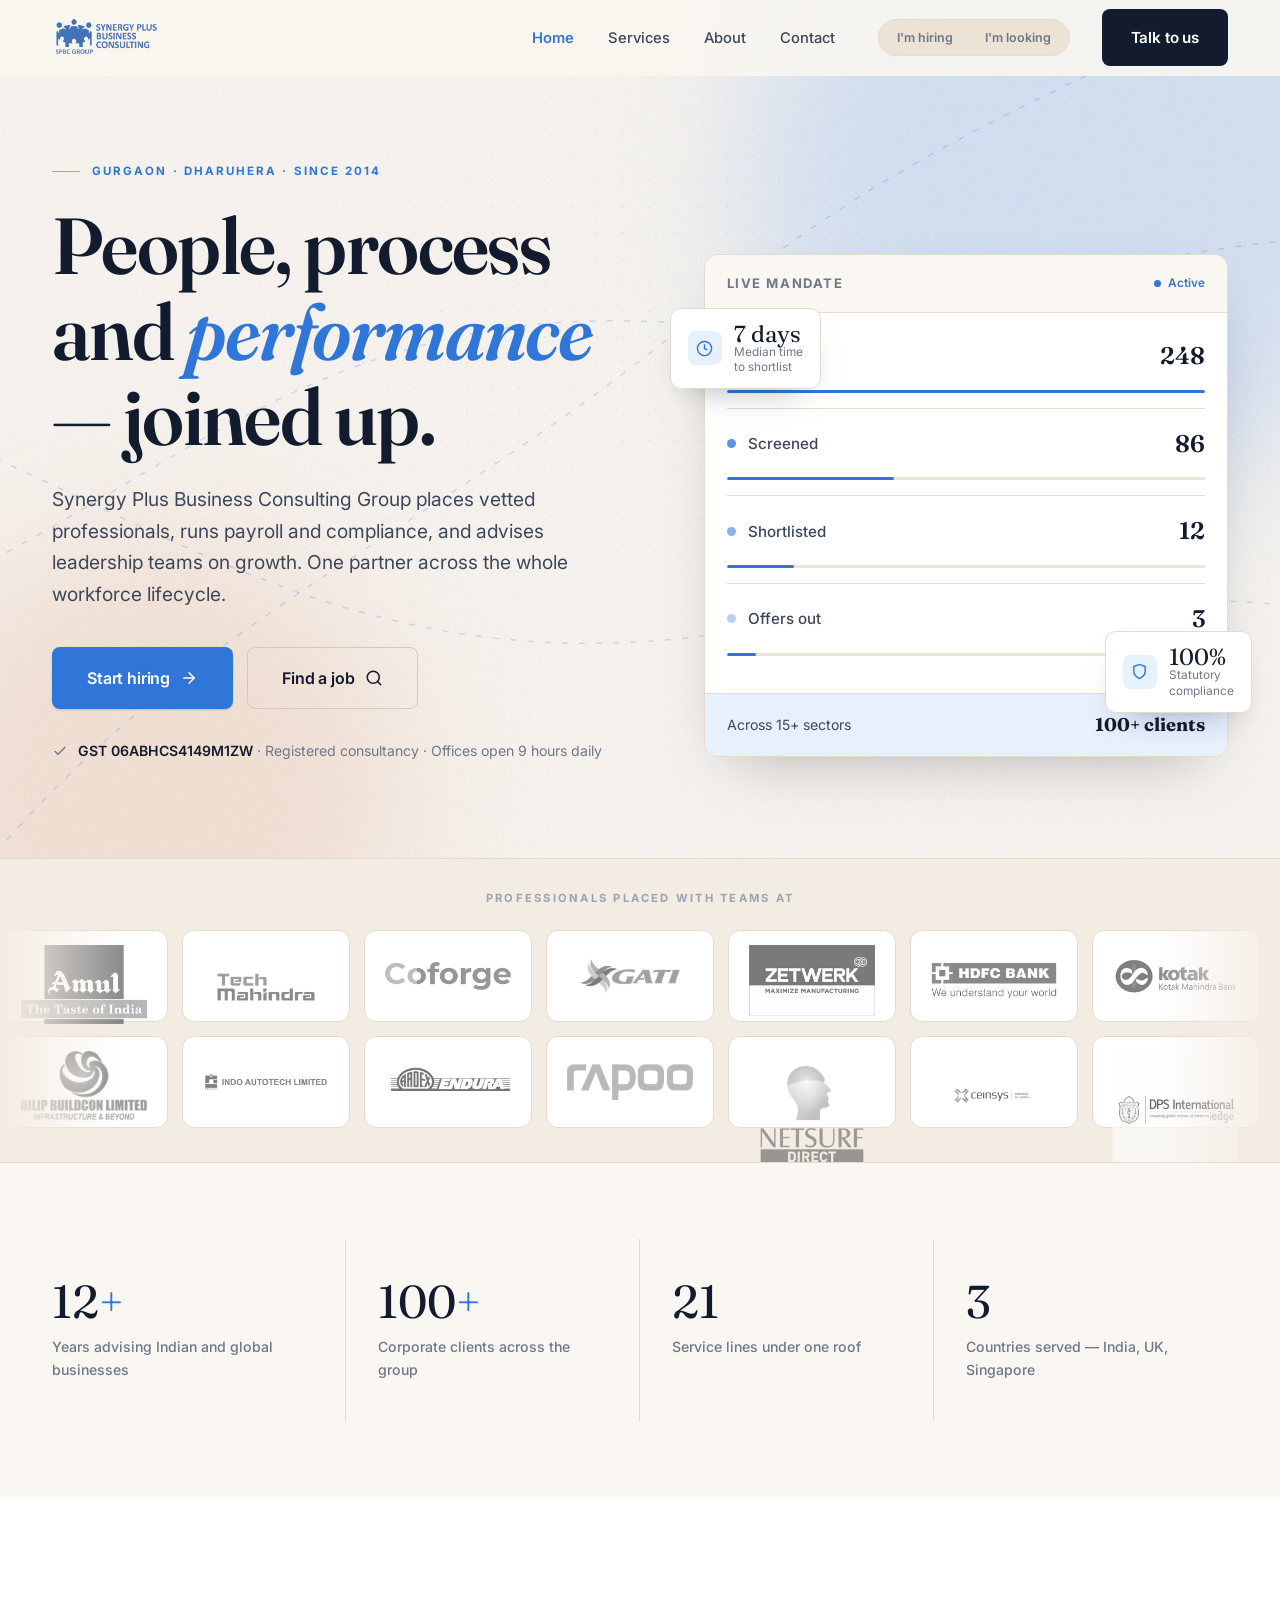
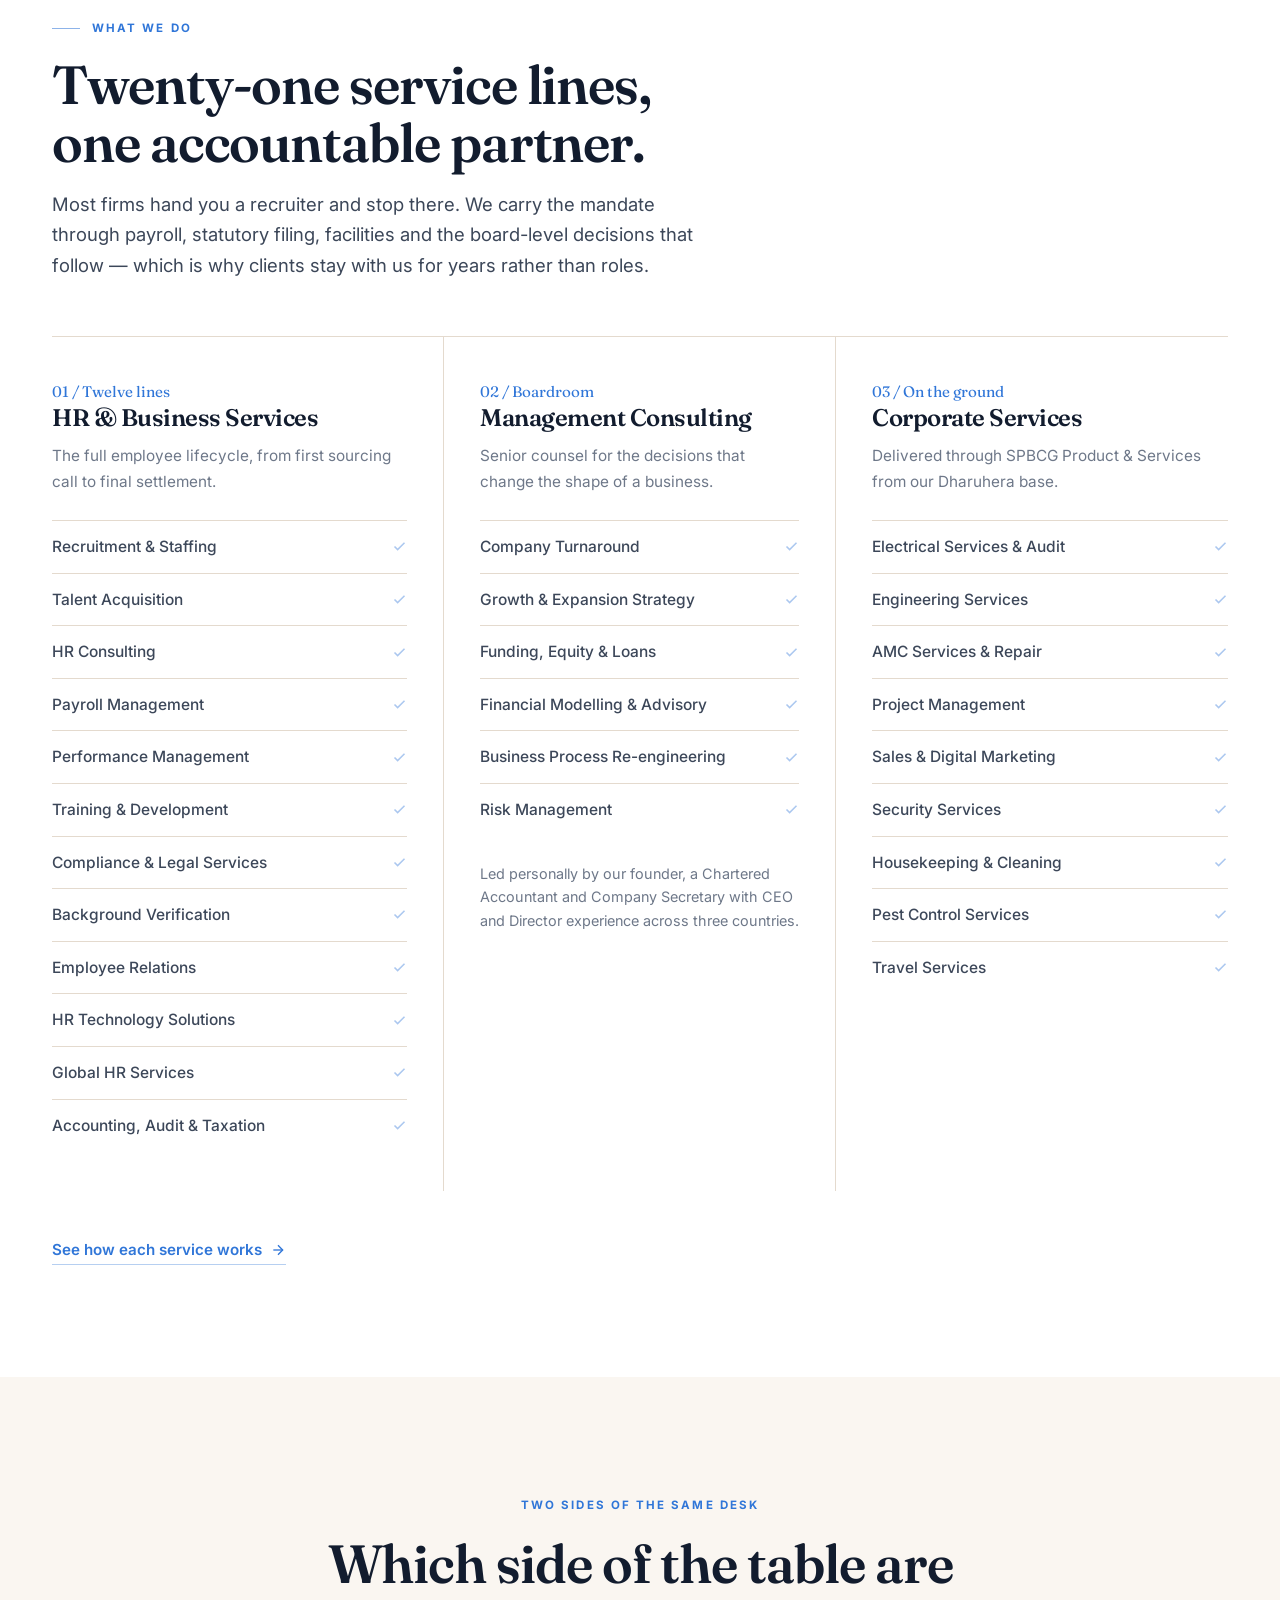
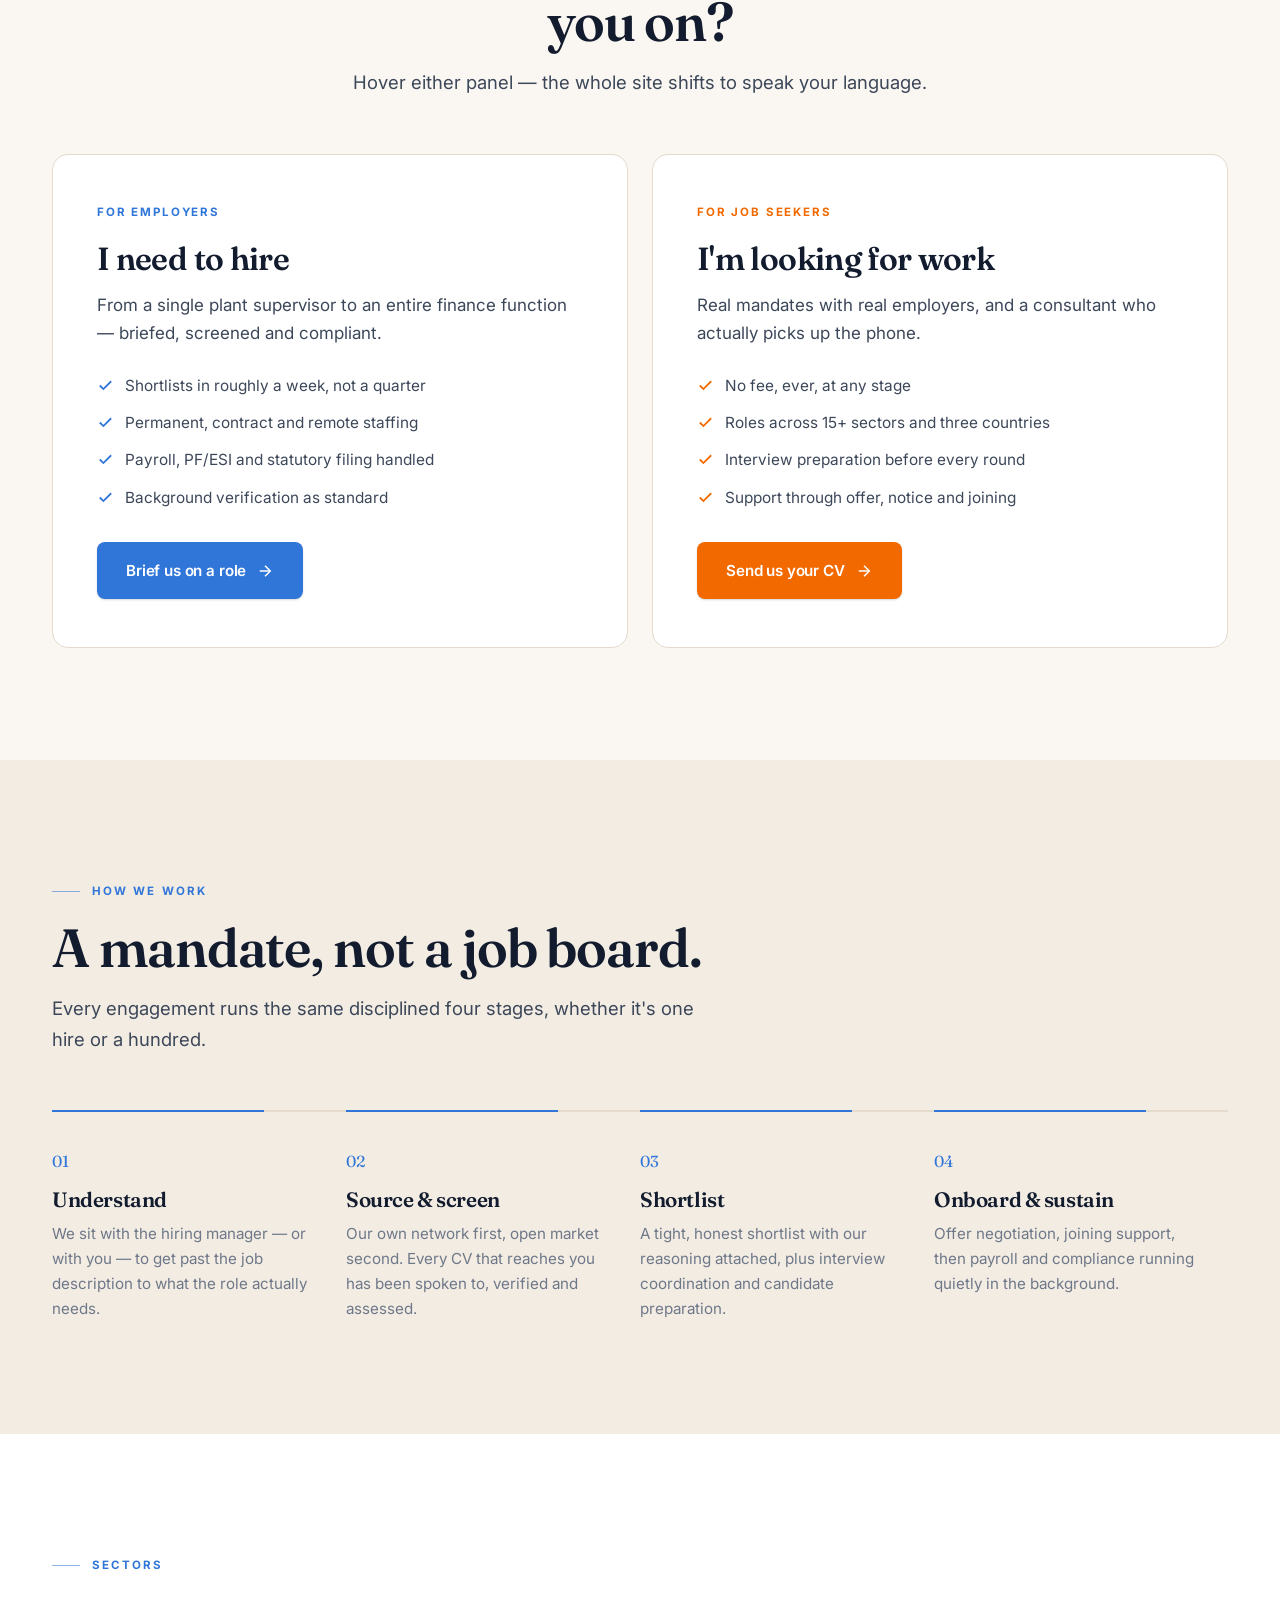
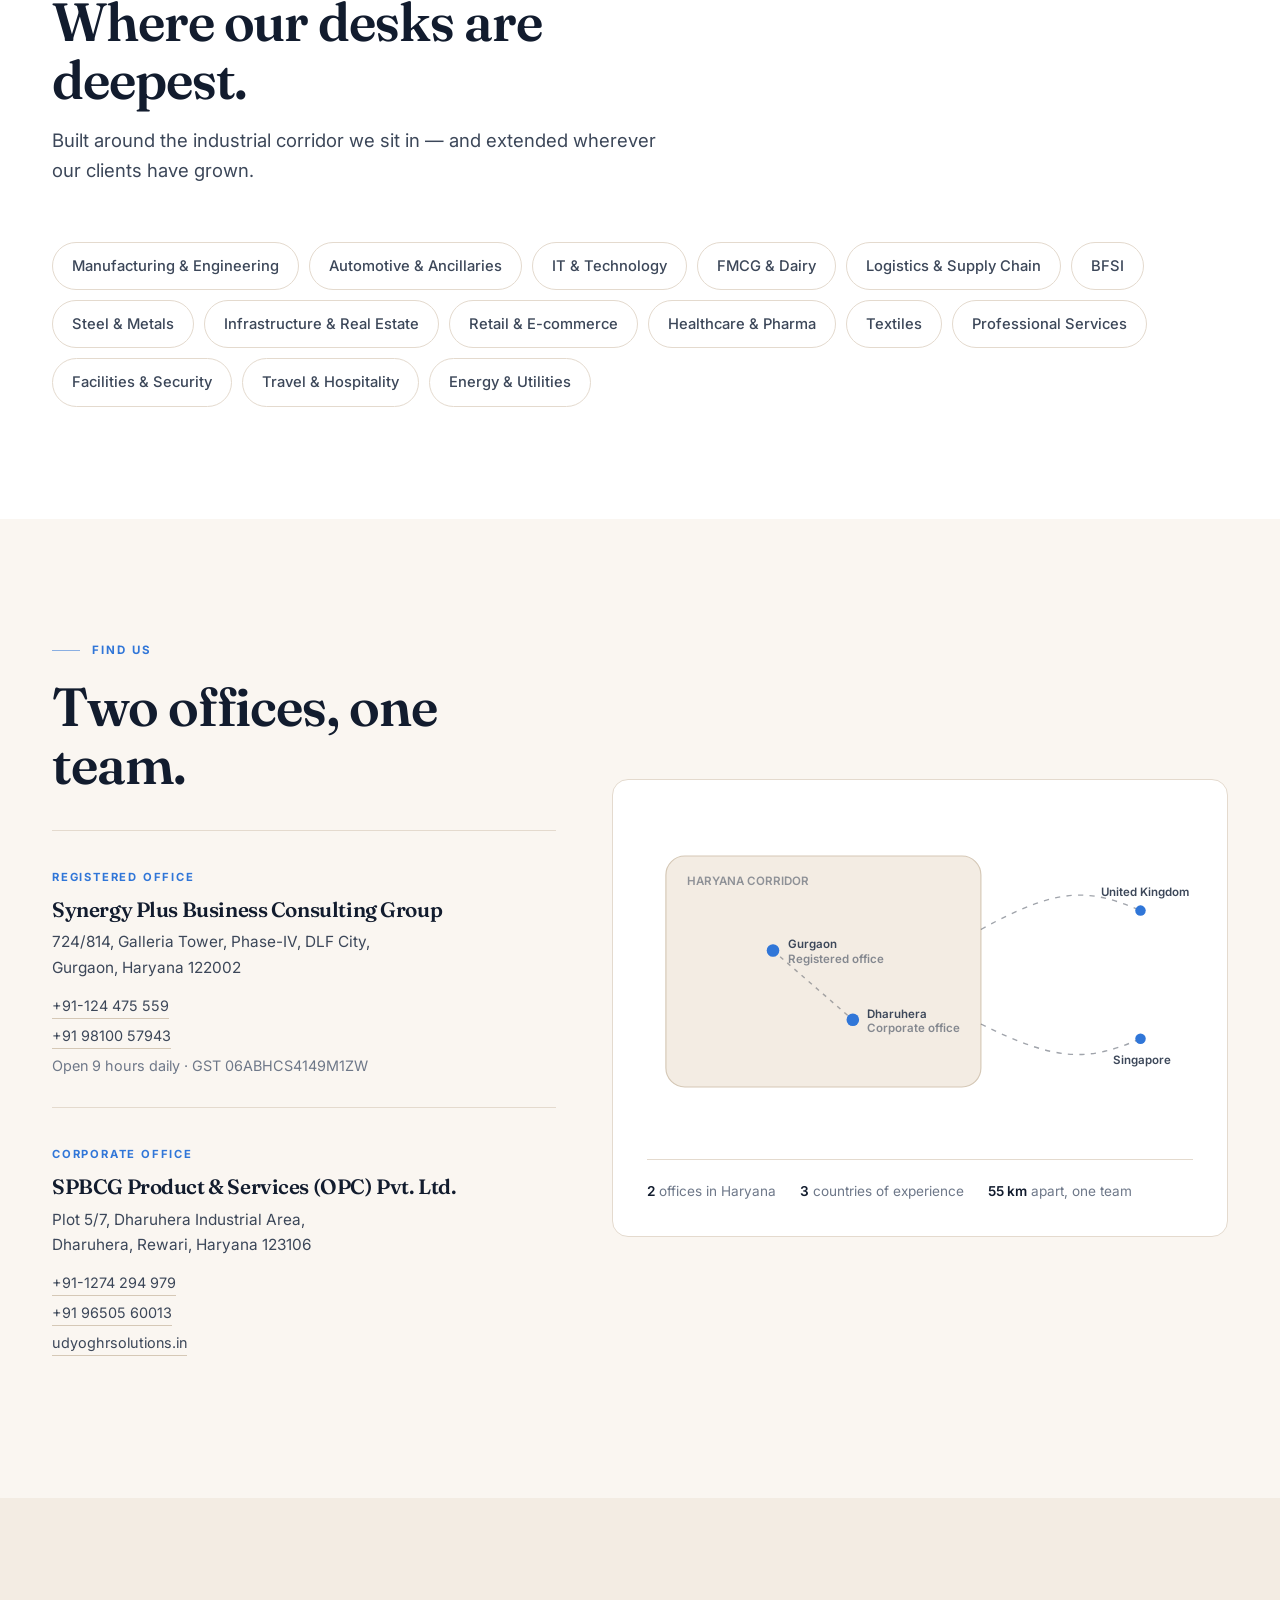
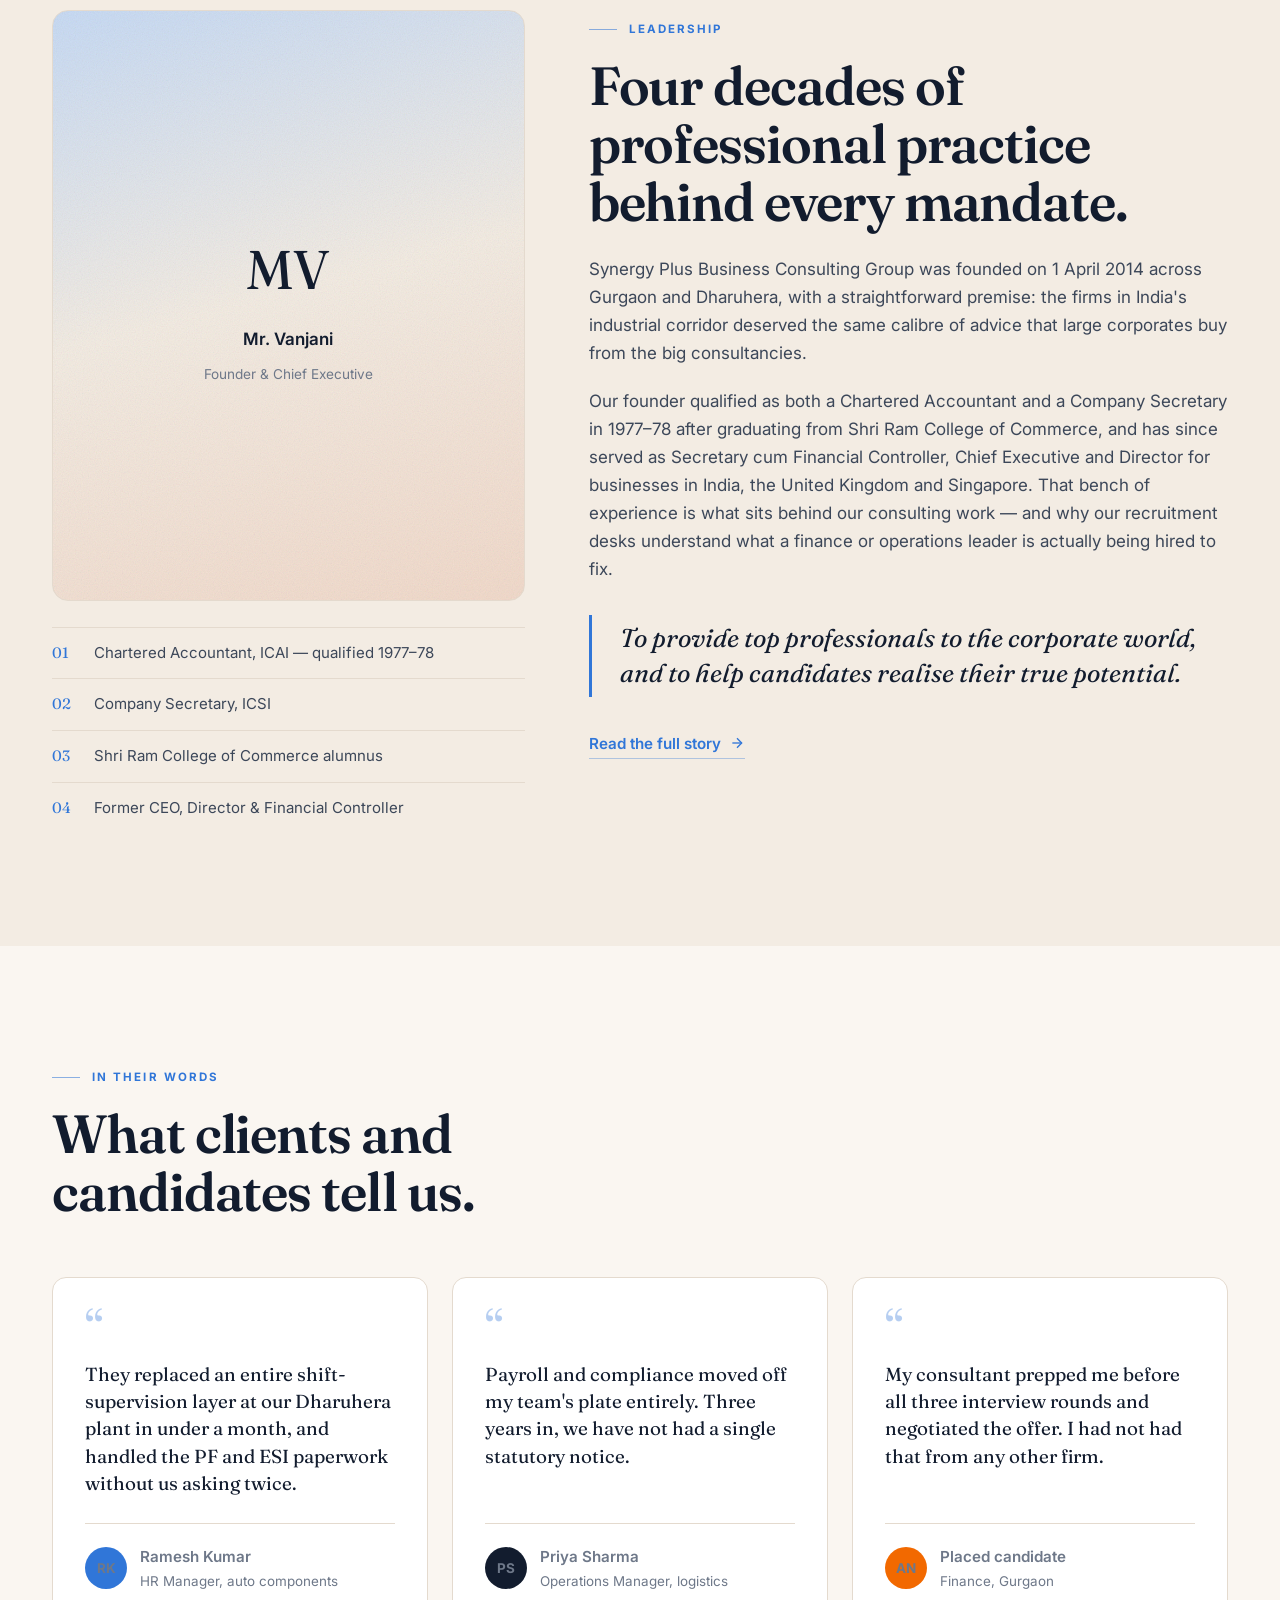
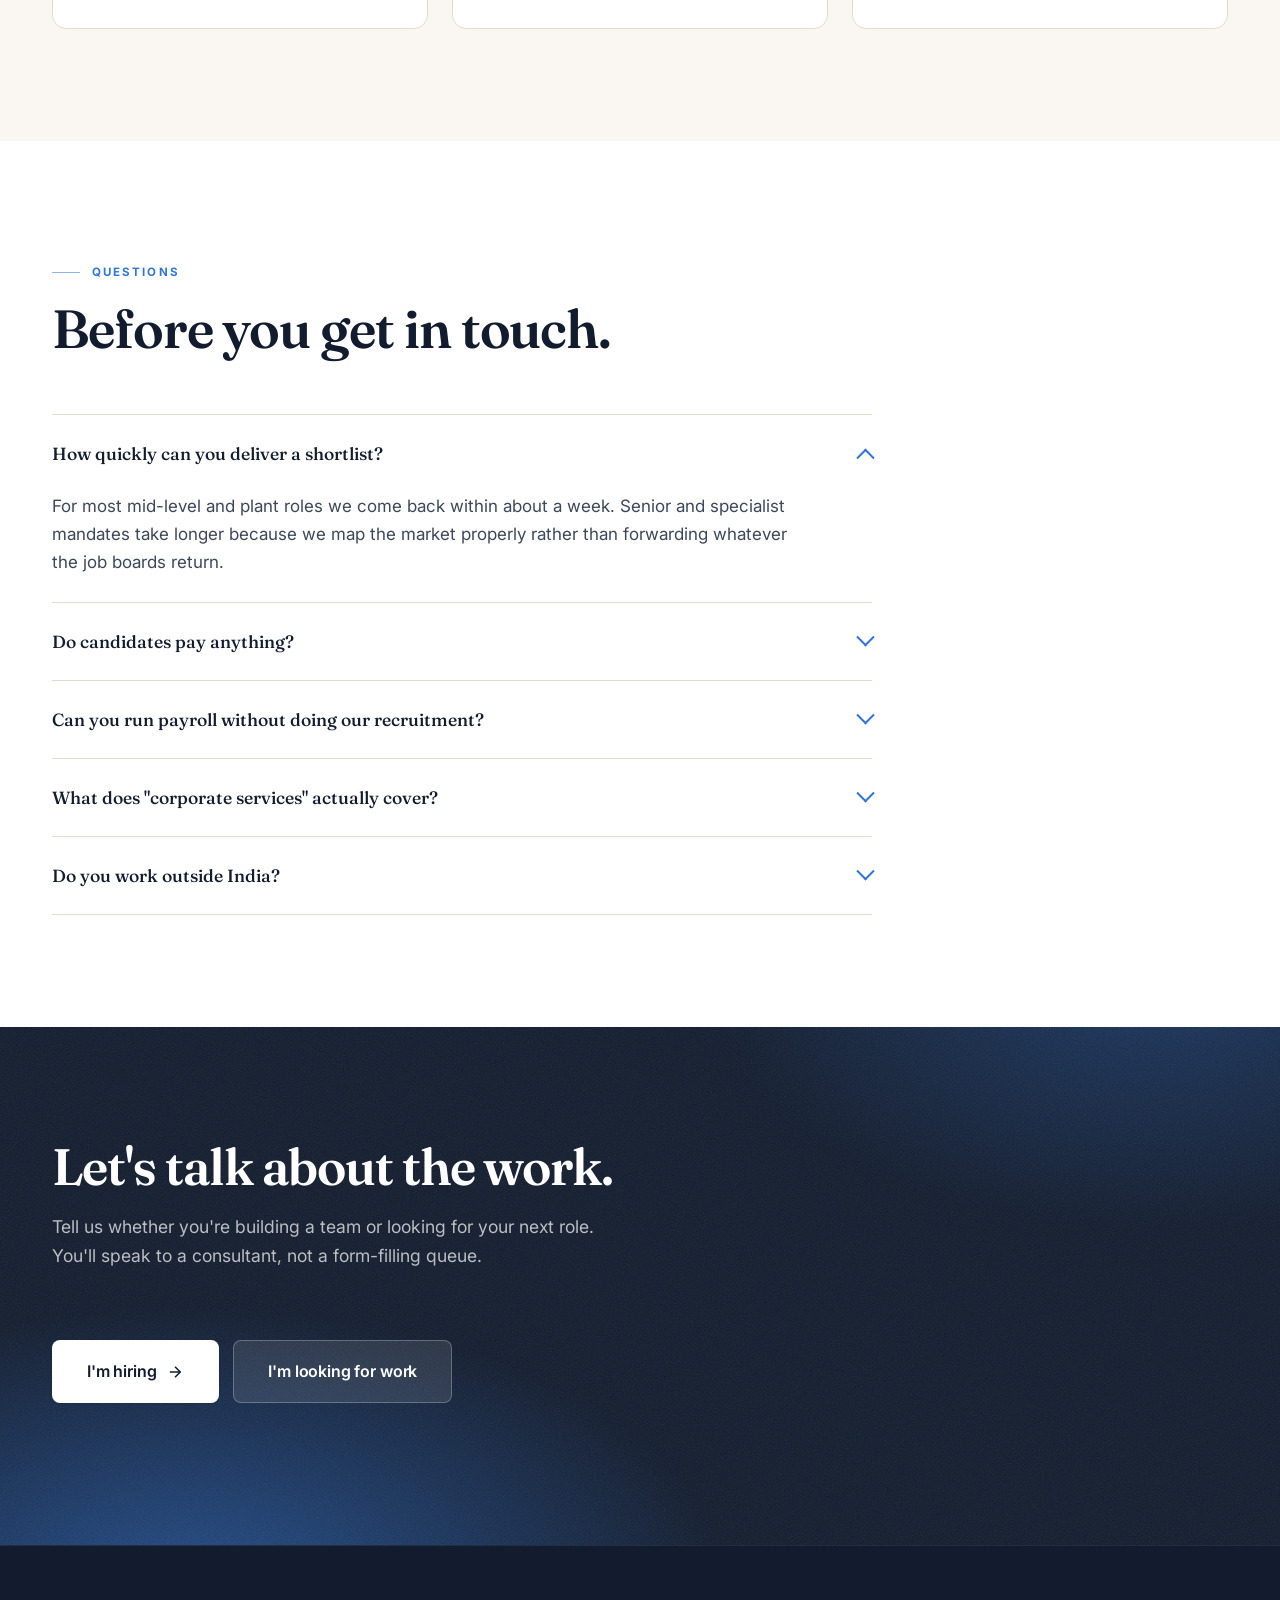
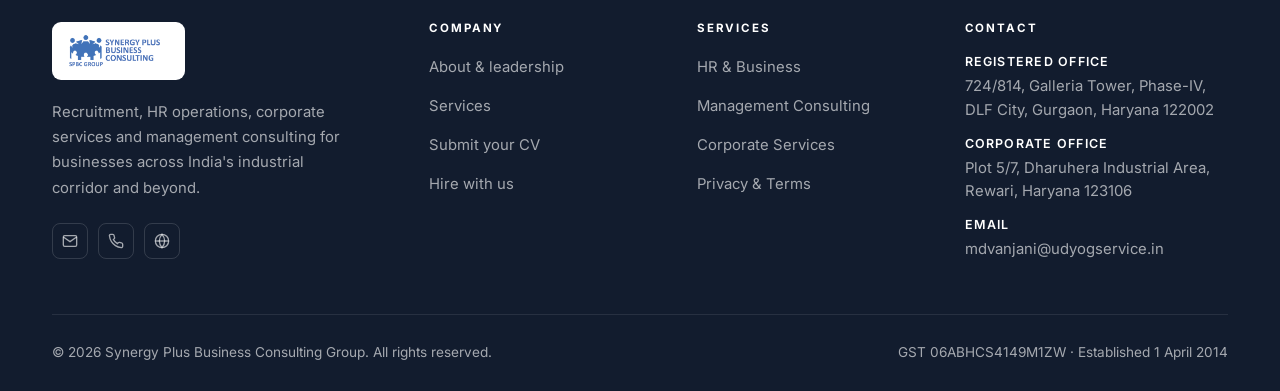
==== commit 2f341407: "Replace client name text with real logo artwork - Add 47 client logos to Assets/logos, normalised an" ====
--- a/index.html
+++ b/index.html
@@ -160,9 +160,63 @@
     <!-- ============================ CLIENTS ============================ -->
     <section class="marquee-band">
         <p class="marquee-band__label">Professionals placed with teams at</p>
-        <div class="marquee">
-            <span>ZETWERK</span><span>Amul</span><span>GATI</span><span>Tech Mahindra</span><span>TATA BlueScope Steel</span><span>Coforge</span>
-            <span>ZETWERK</span><span>Amul</span><span>GATI</span><span>Tech Mahindra</span><span>TATA BlueScope Steel</span><span>Coforge</span>
+        <div class="marquee-rows">
+            <!-- Each row lists its logos twice so the loop is seamless; the second set is decorative -->
+            <div class="marquee marquee--a">
+                <div class="logo-tile"><img src="Assets/logos/amul.webp" alt="Amul"></div>
+                <div class="logo-tile"><img src="Assets/logos/tech-mahindra.png" alt="Tech Mahindra"></div>
+                <div class="logo-tile"><img src="Assets/logos/coforge.png" alt="Coforge"></div>
+                <div class="logo-tile"><img src="Assets/logos/gati.webp" alt="Gati"></div>
+                <div class="logo-tile"><img src="Assets/logos/zetwerk.jpg" alt="Zetwerk"></div>
+                <div class="logo-tile"><img src="Assets/logos/hdfc-bank.png" alt="HDFC Bank"></div>
+                <div class="logo-tile"><img src="Assets/logos/kotak-mahindra-bank.png" alt="Kotak Mahindra Bank"></div>
+                <div class="logo-tile"><img src="Assets/logos/indusind-bank.png" alt="IndusInd Bank"></div>
+                <div class="logo-tile"><img src="Assets/logos/rbl-bank.webp" alt="RBL Bank"></div>
+                <div class="logo-tile"><img src="Assets/logos/dlf.svg" alt="DLF"></div>
+                <div class="logo-tile"><img src="Assets/logos/zeiss.webp" alt="ZEISS"></div>
+                <div class="logo-tile"><img src="Assets/logos/gkn.webp" alt="GKN"></div>
+
+                <div class="logo-tile" aria-hidden="true"><img src="Assets/logos/amul.webp" alt=""></div>
+                <div class="logo-tile" aria-hidden="true"><img src="Assets/logos/tech-mahindra.png" alt=""></div>
+                <div class="logo-tile" aria-hidden="true"><img src="Assets/logos/coforge.png" alt=""></div>
+                <div class="logo-tile" aria-hidden="true"><img src="Assets/logos/gati.webp" alt=""></div>
+                <div class="logo-tile" aria-hidden="true"><img src="Assets/logos/zetwerk.jpg" alt=""></div>
+                <div class="logo-tile" aria-hidden="true"><img src="Assets/logos/hdfc-bank.png" alt=""></div>
+                <div class="logo-tile" aria-hidden="true"><img src="Assets/logos/kotak-mahindra-bank.png" alt=""></div>
+                <div class="logo-tile" aria-hidden="true"><img src="Assets/logos/indusind-bank.png" alt=""></div>
+                <div class="logo-tile" aria-hidden="true"><img src="Assets/logos/rbl-bank.webp" alt=""></div>
+                <div class="logo-tile" aria-hidden="true"><img src="Assets/logos/dlf.svg" alt=""></div>
+                <div class="logo-tile" aria-hidden="true"><img src="Assets/logos/zeiss.webp" alt=""></div>
+                <div class="logo-tile" aria-hidden="true"><img src="Assets/logos/gkn.webp" alt=""></div>
+            </div>
+
+            <div class="marquee marquee--b">
+                <div class="logo-tile"><img src="Assets/logos/dilip-buildcon.png" alt="Dilip Buildcon"></div>
+                <div class="logo-tile"><img src="Assets/logos/indo-autotech.png" alt="Indo Autotech"></div>
+                <div class="logo-tile"><img src="Assets/logos/ardex.webp" alt="Ardex"></div>
+                <div class="logo-tile"><img src="Assets/logos/rapoo.png" alt="Rapoo"></div>
+                <div class="logo-tile"><img src="Assets/logos/netsurf.webp" alt="NetSurf"></div>
+                <div class="logo-tile"><img src="Assets/logos/ceinsys.png" alt="Ceinsys"></div>
+                <div class="logo-tile"><img src="Assets/logos/dps-international.jpg" alt="DPS International"></div>
+                <div class="logo-tile"><img src="Assets/logos/gd-goenka.png" alt="G.D. Goenka Public School"></div>
+                <div class="logo-tile logo-tile--dark"><img src="Assets/logos/shiv-nadar-school.png" alt="Shiv Nadar School"></div>
+                <div class="logo-tile logo-tile--dark"><img src="Assets/logos/masters-union.png" alt="Masters' Union"></div>
+                <div class="logo-tile"><img src="Assets/logos/karya.jpg" alt="Karya"></div>
+                <div class="logo-tile"><img src="Assets/logos/capricorn.png" alt="Capricorn"></div>
+
+                <div class="logo-tile" aria-hidden="true"><img src="Assets/logos/dilip-buildcon.png" alt=""></div>
+                <div class="logo-tile" aria-hidden="true"><img src="Assets/logos/indo-autotech.png" alt=""></div>
+                <div class="logo-tile" aria-hidden="true"><img src="Assets/logos/ardex.webp" alt=""></div>
+                <div class="logo-tile" aria-hidden="true"><img src="Assets/logos/rapoo.png" alt=""></div>
+                <div class="logo-tile" aria-hidden="true"><img src="Assets/logos/netsurf.webp" alt=""></div>
+                <div class="logo-tile" aria-hidden="true"><img src="Assets/logos/ceinsys.png" alt=""></div>
+                <div class="logo-tile" aria-hidden="true"><img src="Assets/logos/dps-international.jpg" alt=""></div>
+                <div class="logo-tile" aria-hidden="true"><img src="Assets/logos/gd-goenka.png" alt=""></div>
+                <div class="logo-tile logo-tile--dark" aria-hidden="true"><img src="Assets/logos/shiv-nadar-school.png" alt=""></div>
+                <div class="logo-tile logo-tile--dark" aria-hidden="true"><img src="Assets/logos/masters-union.png" alt=""></div>
+                <div class="logo-tile" aria-hidden="true"><img src="Assets/logos/karya.jpg" alt=""></div>
+                <div class="logo-tile" aria-hidden="true"><img src="Assets/logos/capricorn.png" alt=""></div>
+            </div>
         </div>
     </section>
 
--- a/style.css
+++ b/style.css
@@ -336,14 +336,58 @@
 /* =====================================================================
    LOGO MARQUEE
    ===================================================================== */
-.marquee-band { border-top: 1px solid var(--line); border-bottom: 1px solid var(--line); background: var(--surface); padding: 26px 0; overflow: hidden; position: relative; }
-.marquee-band__label { text-align: center; font-size: .7rem; font-weight: 700; letter-spacing: .2em; text-transform: uppercase; color: var(--ink-4); margin-bottom: 18px; }
-.marquee { display: flex; gap: 72px; white-space: nowrap; width: max-content; animation: marquee 38s linear infinite; }
-.marquee span { font-family: var(--display); font-size: 1.45rem; font-weight: 600; color: var(--ink-4); letter-spacing: -.01em; }
+.marquee-band { border-top: 1px solid var(--line); border-bottom: 1px solid var(--line); background: var(--paper-2); padding: 30px 0 34px; overflow: hidden; position: relative; }
+.marquee-band__label { text-align: center; font-size: .7rem; font-weight: 700; letter-spacing: .2em; text-transform: uppercase; color: var(--ink-4); margin-bottom: 22px; }
+.marquee-rows { display: flex; flex-direction: column; gap: 14px; }
+.marquee { display: flex; gap: 14px; width: max-content; }
+.marquee--a { animation: marquee 58s linear infinite; }
+.marquee--b { animation: marquee-rev 68s linear infinite; }
+/* Hovering the band holds the strip still so a logo can be read */
+.marquee-band:hover .marquee { animation-play-state: paused; }
 @keyframes marquee { to { transform: translateX(-50%); } }
+@keyframes marquee-rev { from { transform: translateX(-50%); } to { transform: translateX(0); } }
 .marquee-band::before, .marquee-band::after { content: ''; position: absolute; top: 0; bottom: 0; width: 120px; z-index: 2; pointer-events: none; }
-.marquee-band::before { left: 0; background: linear-gradient(90deg, var(--surface), transparent); }
-.marquee-band::after { right: 0; background: linear-gradient(270deg, var(--surface), transparent); }
+.marquee-band::before { left: 0; background: linear-gradient(90deg, var(--paper-2), transparent); }
+.marquee-band::after { right: 0; background: linear-gradient(270deg, var(--paper-2), transparent); }
+
+/* ---- Logo tiles (shared by the marquee and the client grid) ---- */
+.logo-tile {
+    flex: 0 0 auto;
+    width: 168px; height: 92px;
+    display: grid; place-items: center;
+    padding: 14px 20px;
+    background: var(--surface);
+    border: 1px solid var(--line);
+    border-radius: 12px;
+    transition: transform .35s var(--ease), border-color .35s var(--ease), box-shadow .35s var(--ease);
+}
+.logo-tile img {
+    max-width: 100%; max-height: 100%;
+    width: auto; height: auto;
+    object-fit: contain;
+    filter: grayscale(1);
+    opacity: .62;
+    transition: filter .35s var(--ease), opacity .35s var(--ease);
+}
+.logo-tile:hover { transform: translateY(-3px); border-color: var(--brand); box-shadow: 0 12px 26px -16px rgba(18,28,46,.55); }
+.logo-tile:hover img { filter: none; opacity: 1; }
+/* For logos that are white or set on black artwork */
+.logo-tile--dark { background: var(--ink); border-color: var(--ink); }
+
+/* ---- Client roster grid ---- */
+.client-group { margin-bottom: 44px; }
+.client-group:last-child { margin-bottom: 0; }
+.client-group h3 {
+    font-family: var(--sans); font-size: .72rem; font-weight: 700;
+    letter-spacing: .16em; text-transform: uppercase; color: var(--ink-3);
+    margin-bottom: 18px; padding-bottom: 11px; border-bottom: 1px solid var(--line);
+}
+.client-grid { display: grid; grid-template-columns: repeat(6, 1fr); gap: 14px; }
+.client-grid .logo-tile { width: auto; height: 88px; }
+.client-grid .logo-tile img { filter: none; opacity: 1; }
+@media (max-width: 1080px) { .client-grid { grid-template-columns: repeat(4, 1fr); } }
+@media (max-width: 860px)  { .client-grid { grid-template-columns: repeat(3, 1fr); } }
+@media (max-width: 560px)  { .client-grid { grid-template-columns: repeat(2, 1fr); } }
 
 /* =====================================================================
    STATS BAND
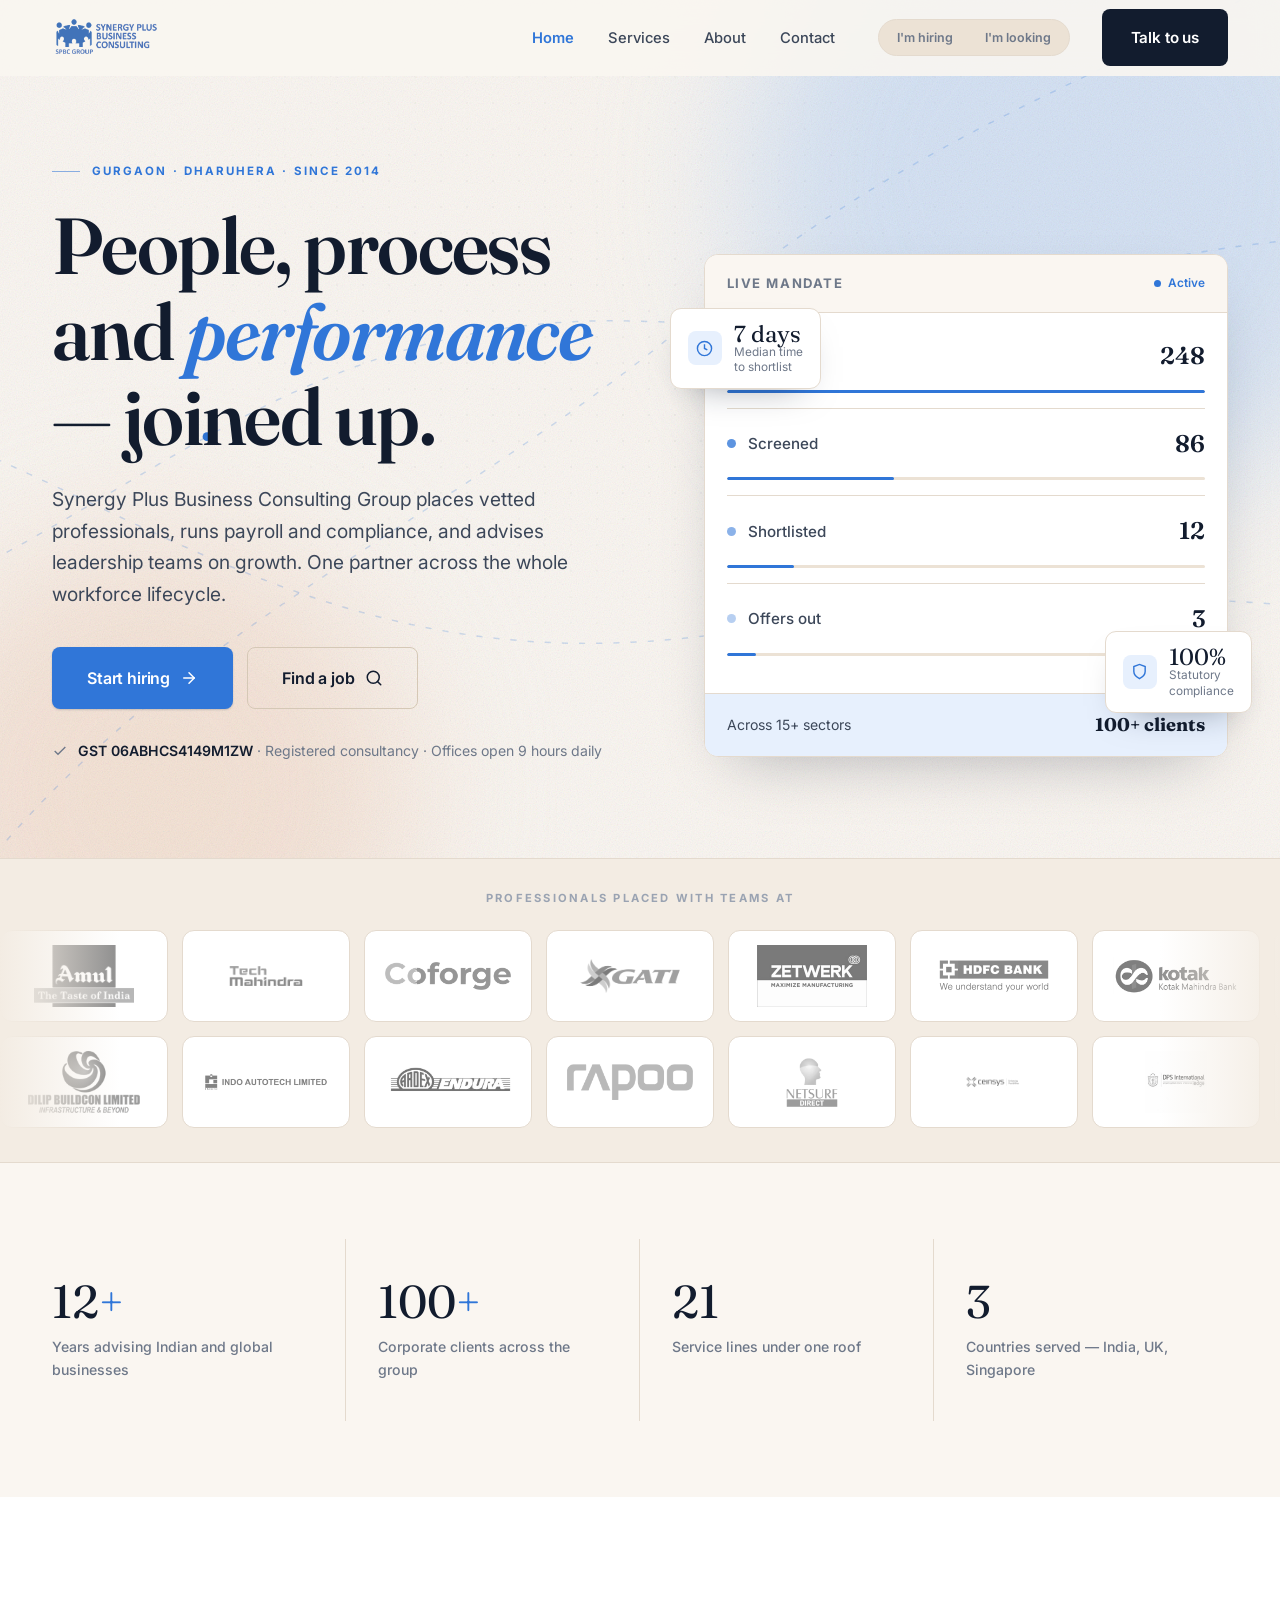
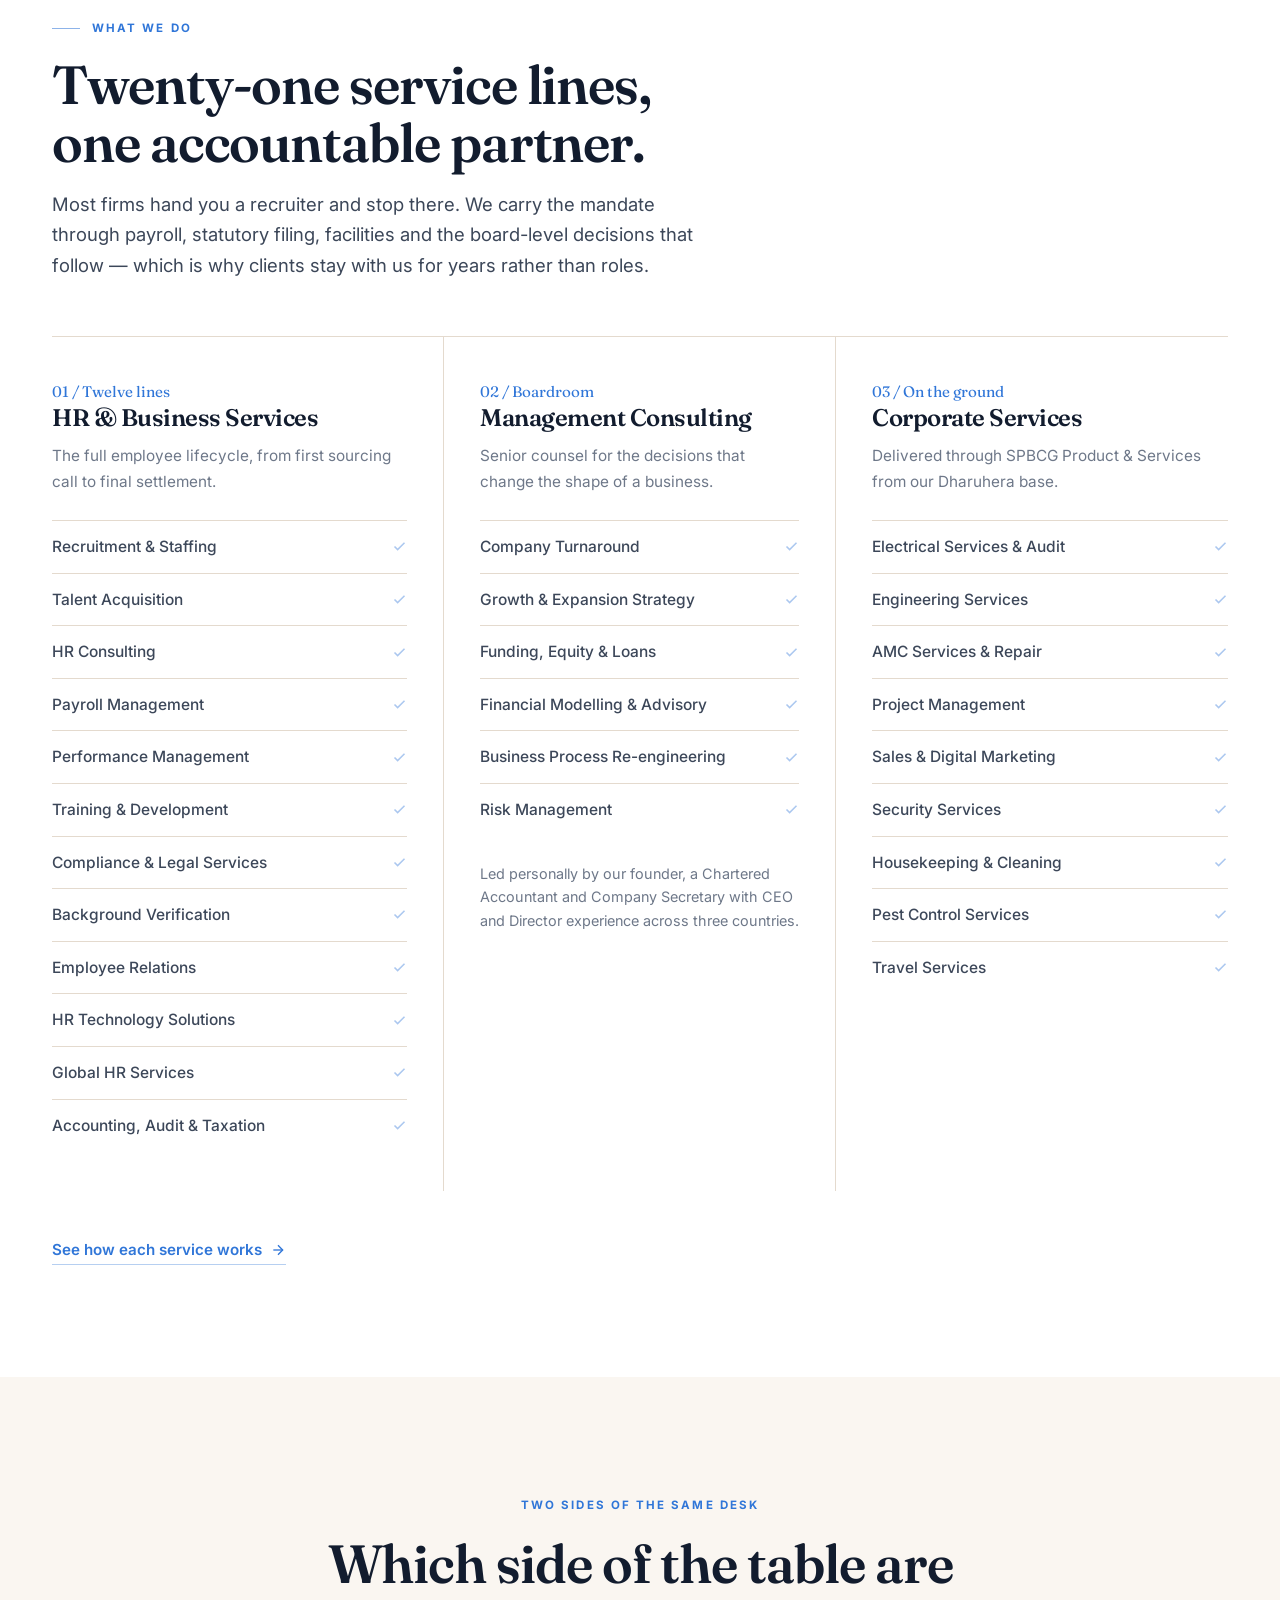
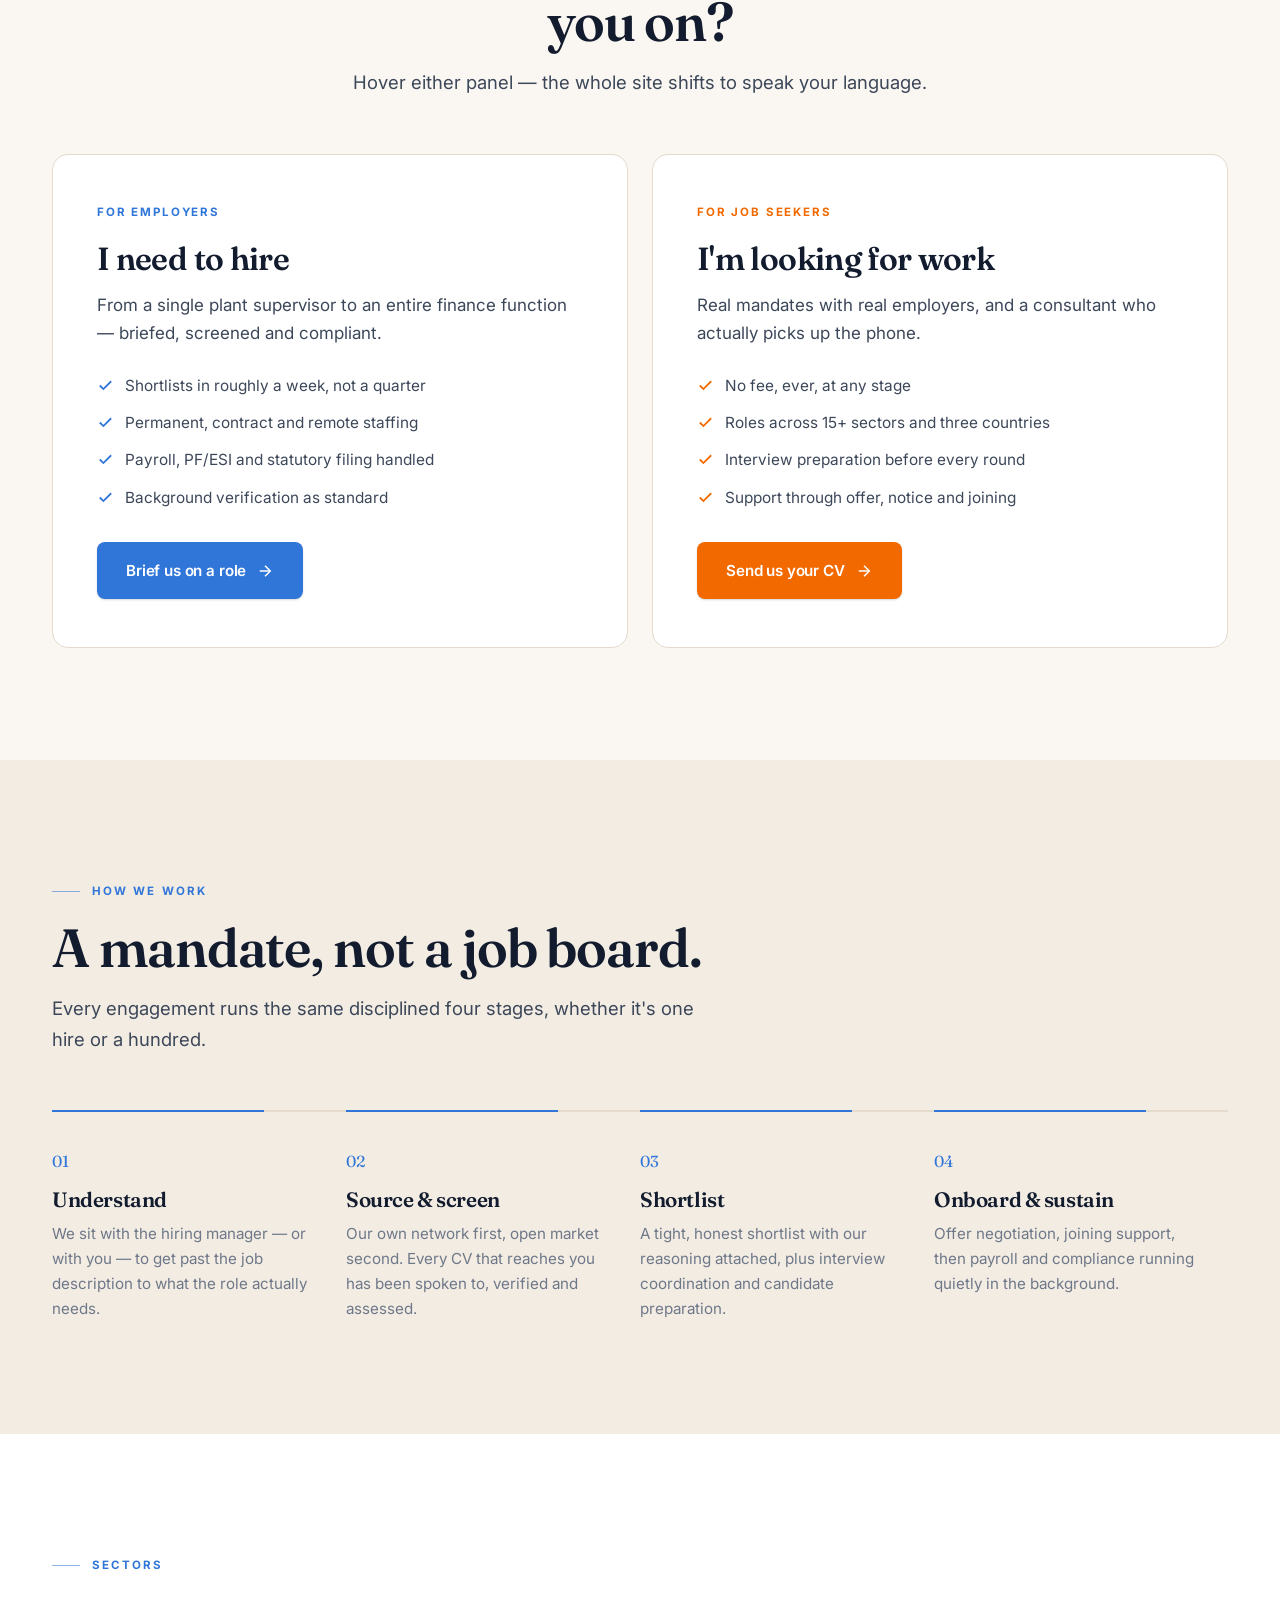
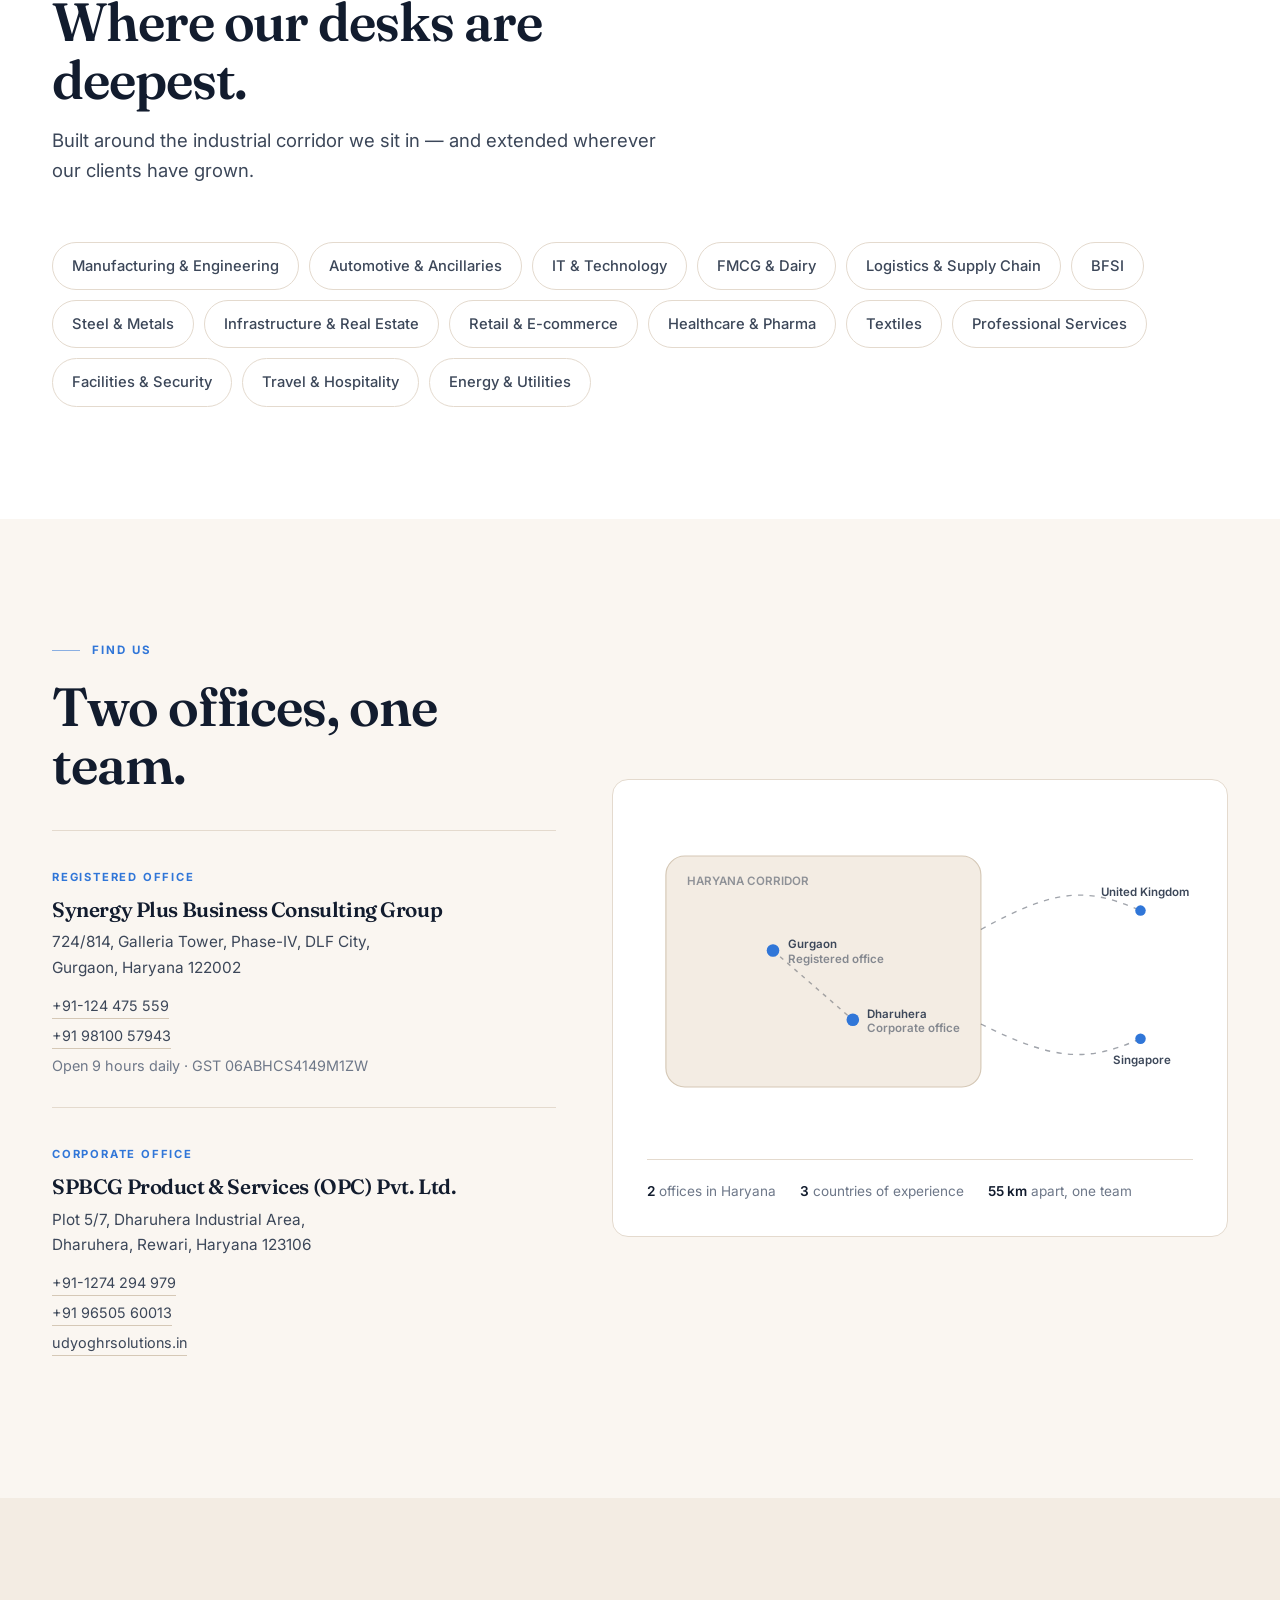
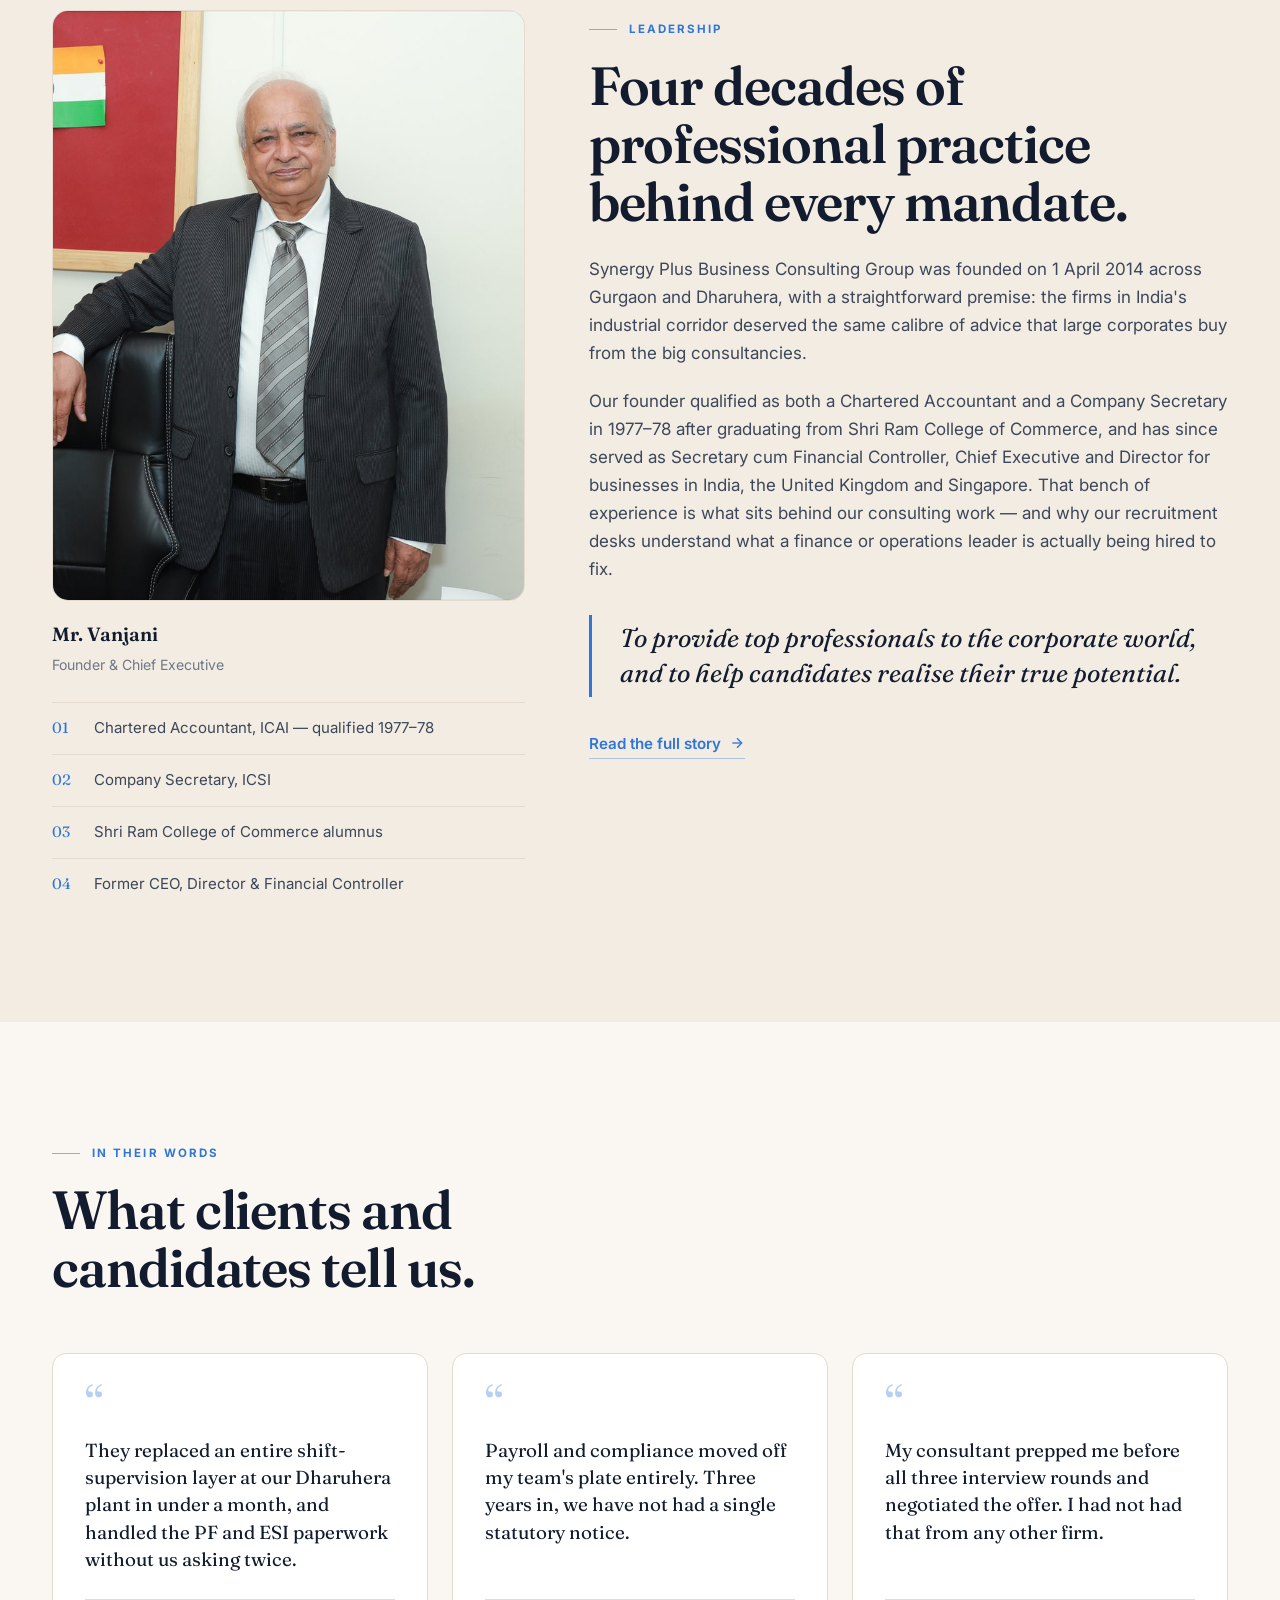
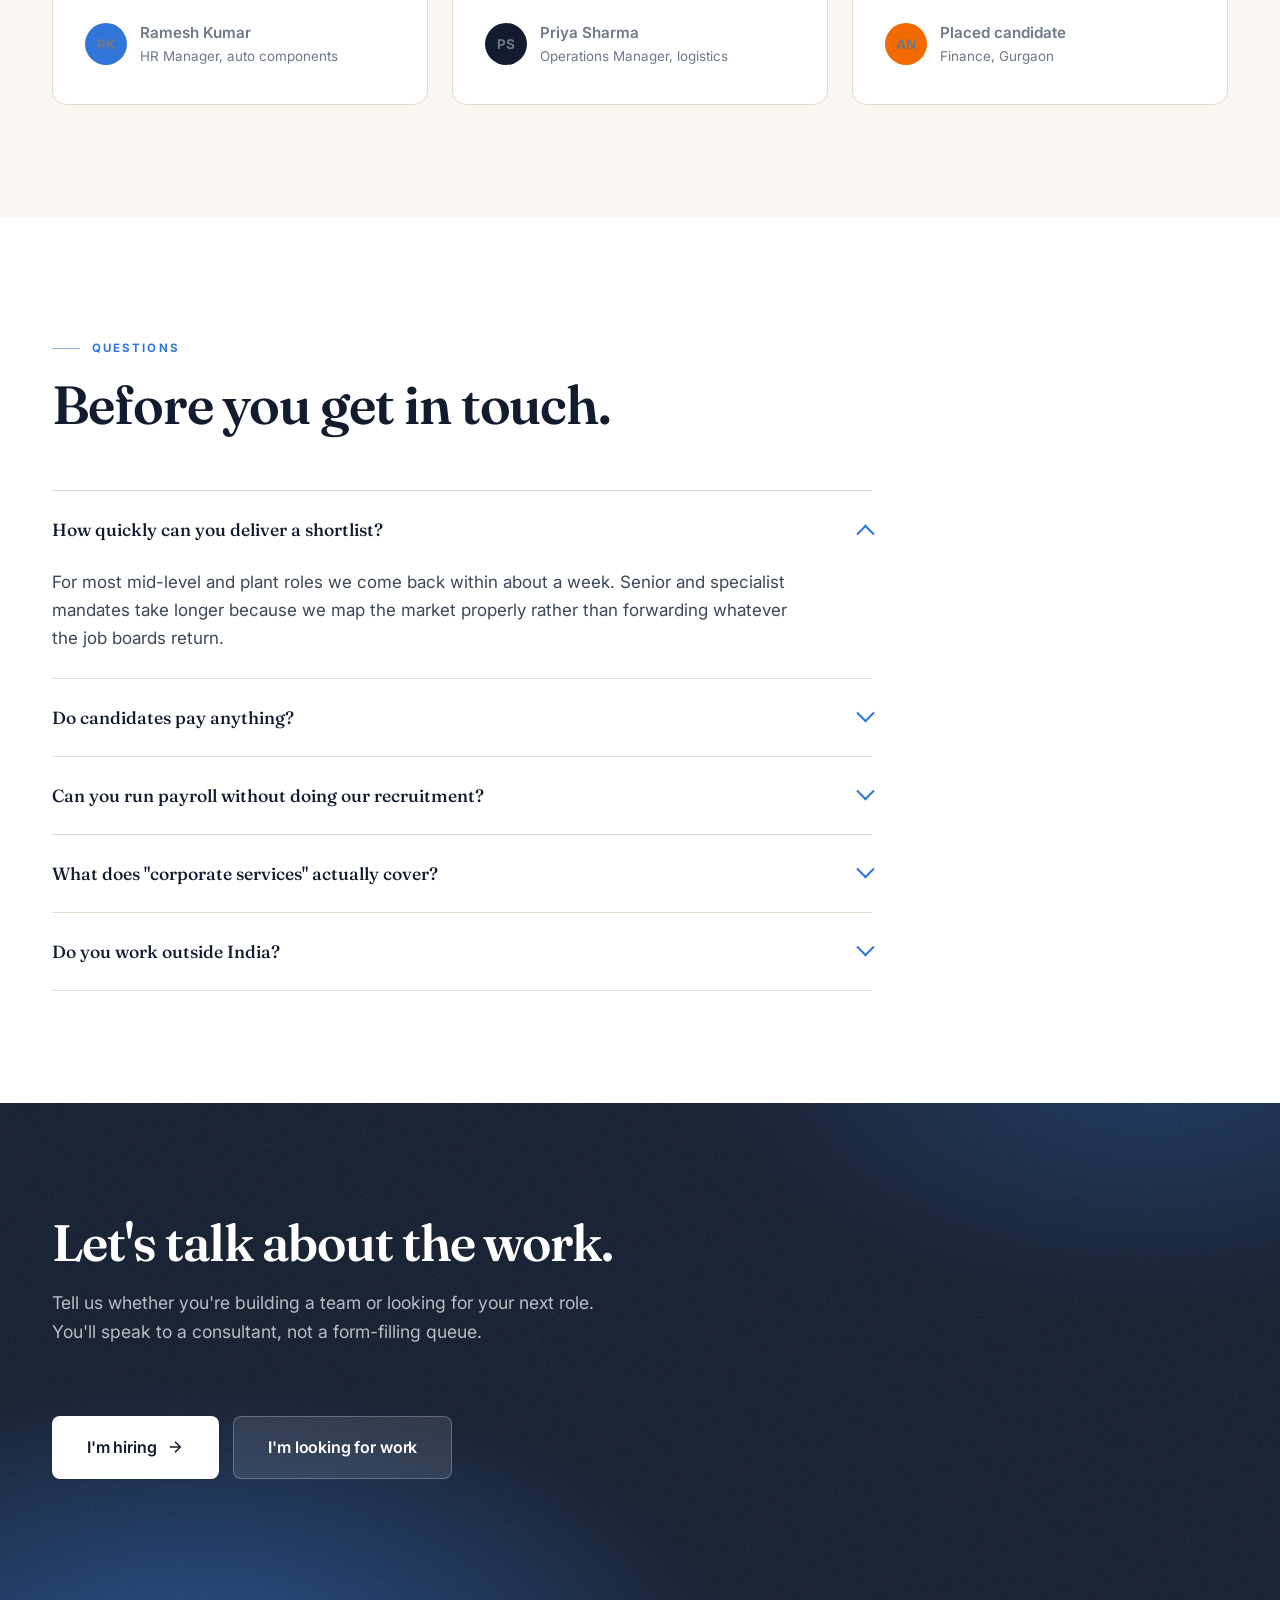
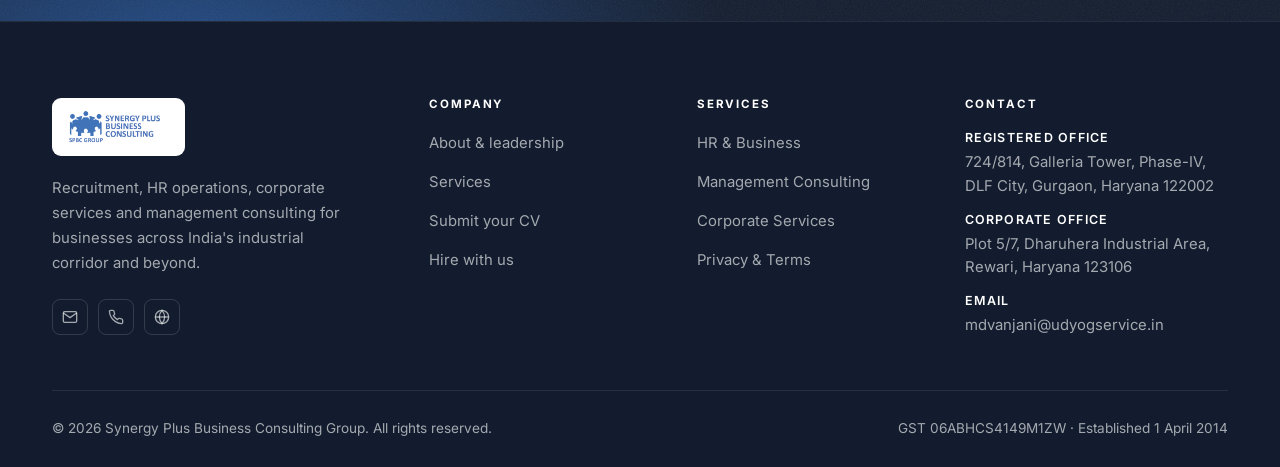
==== commit 307c17e4: "Add founder portrait and team photograph Both were recovered from the design PDF in Adya/: the found" ====
--- a/index.html
+++ b/index.html
@@ -488,12 +488,13 @@
     <section class="section section--paper2">
         <div class="wrap founder">
             <div class="reveal">
-                <div class="portrait">
-                    <!-- Drop a photo at Assets/founder.jpg and it will fill this frame -->
-                    <span class="portrait__initials">MV</span>
-                    <span class="portrait__name">Mr. Vanjani</span>
-                    <span class="portrait__role">Founder &amp; Chief Executive</span>
-                </div>
+                <figure class="portrait portrait--photo">
+                    <img src="Assets/founder.jpg" alt="Mr. Vanjani, Founder and Chief Executive of SPBC Group, at the Gurgaon office">
+                </figure>
+                <p class="portrait-caption">
+                    <strong>Mr. Vanjani</strong>
+                    <span>Founder &amp; Chief Executive</span>
+                </p>
                 <ul class="creds">
                     <li><span>01</span><span>Chartered Accountant, ICAI — qualified 1977–78</span></li>
                     <li><span>02</span><span>Company Secretary, ICSI</span></li>
--- a/style.css
+++ b/style.css
@@ -354,16 +354,19 @@
 .logo-tile {
     flex: 0 0 auto;
     width: 168px; height: 92px;
-    display: grid; place-items: center;
+    display: flex; align-items: center; justify-content: center;
     padding: 14px 20px;
     background: var(--surface);
     border: 1px solid var(--line);
     border-radius: 12px;
+    overflow: hidden;
     transition: transform .35s var(--ease), border-color .35s var(--ease), box-shadow .35s var(--ease);
 }
+/* Explicit box + object-fit, rather than max-width/max-height percentages:
+   the latter resolve against an indefinite height and get dropped, which let
+   square logos render at full size and spill out of the tile. */
 .logo-tile img {
-    max-width: 100%; max-height: 100%;
-    width: auto; height: auto;
+    width: 100%; height: 100%;
     object-fit: contain;
     filter: grayscale(1);
     opacity: .62;
@@ -519,7 +522,17 @@
     display: flex; flex-direction: column; align-items: center; justify-content: center; gap: 10px;
 }
 .portrait::after { content: ''; position: absolute; inset: 0; background-image: var(--grain); opacity: .4; mix-blend-mode: multiply; }
+/* Grain belongs on the empty placeholder, not over a real photograph */
+.portrait--photo::after { display: none; }
 .portrait img { width: 100%; height: 100%; object-fit: cover; position: absolute; inset: 0; }
+
+.portrait-caption { display: flex; flex-direction: column; gap: 3px; margin-top: 18px; }
+.portrait-caption strong { font-family: var(--display); font-size: 1.2rem; font-weight: 600; color: var(--ink); }
+.portrait-caption span { font-size: .88rem; color: var(--ink-3); }
+
+.photo-figure { margin: 0; }
+.photo-figure img { width: 100%; height: auto; display: block; border-radius: 14px; border: 1px solid var(--line); }
+.photo-figure figcaption { margin-top: 13px; font-size: .86rem; color: var(--ink-3); line-height: 1.55; }
 .portrait__initials { font-family: var(--display); font-size: 3.4rem; color: var(--ink); position: relative; z-index: 1; }
 .portrait__name { font-weight: 600; position: relative; z-index: 1; }
 .portrait__role { font-size: .85rem; color: var(--ink-3); position: relative; z-index: 1; }
